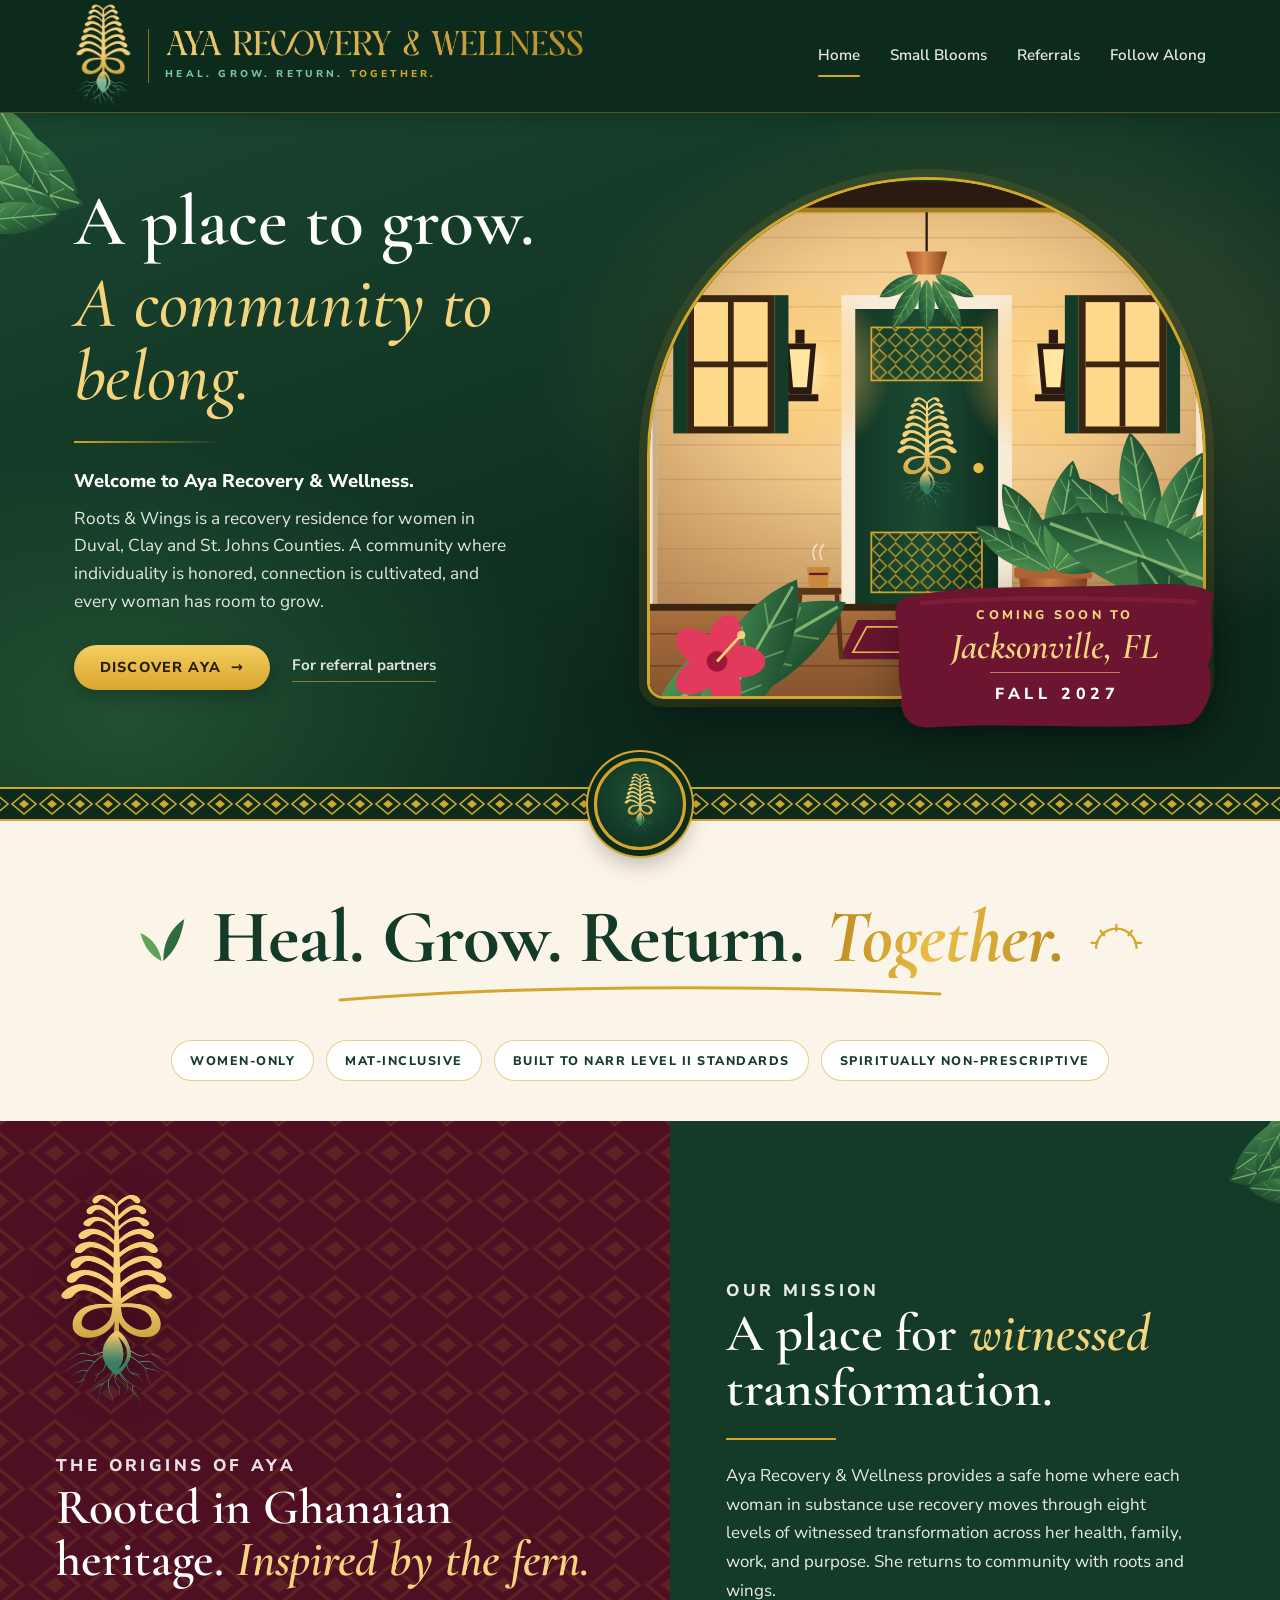
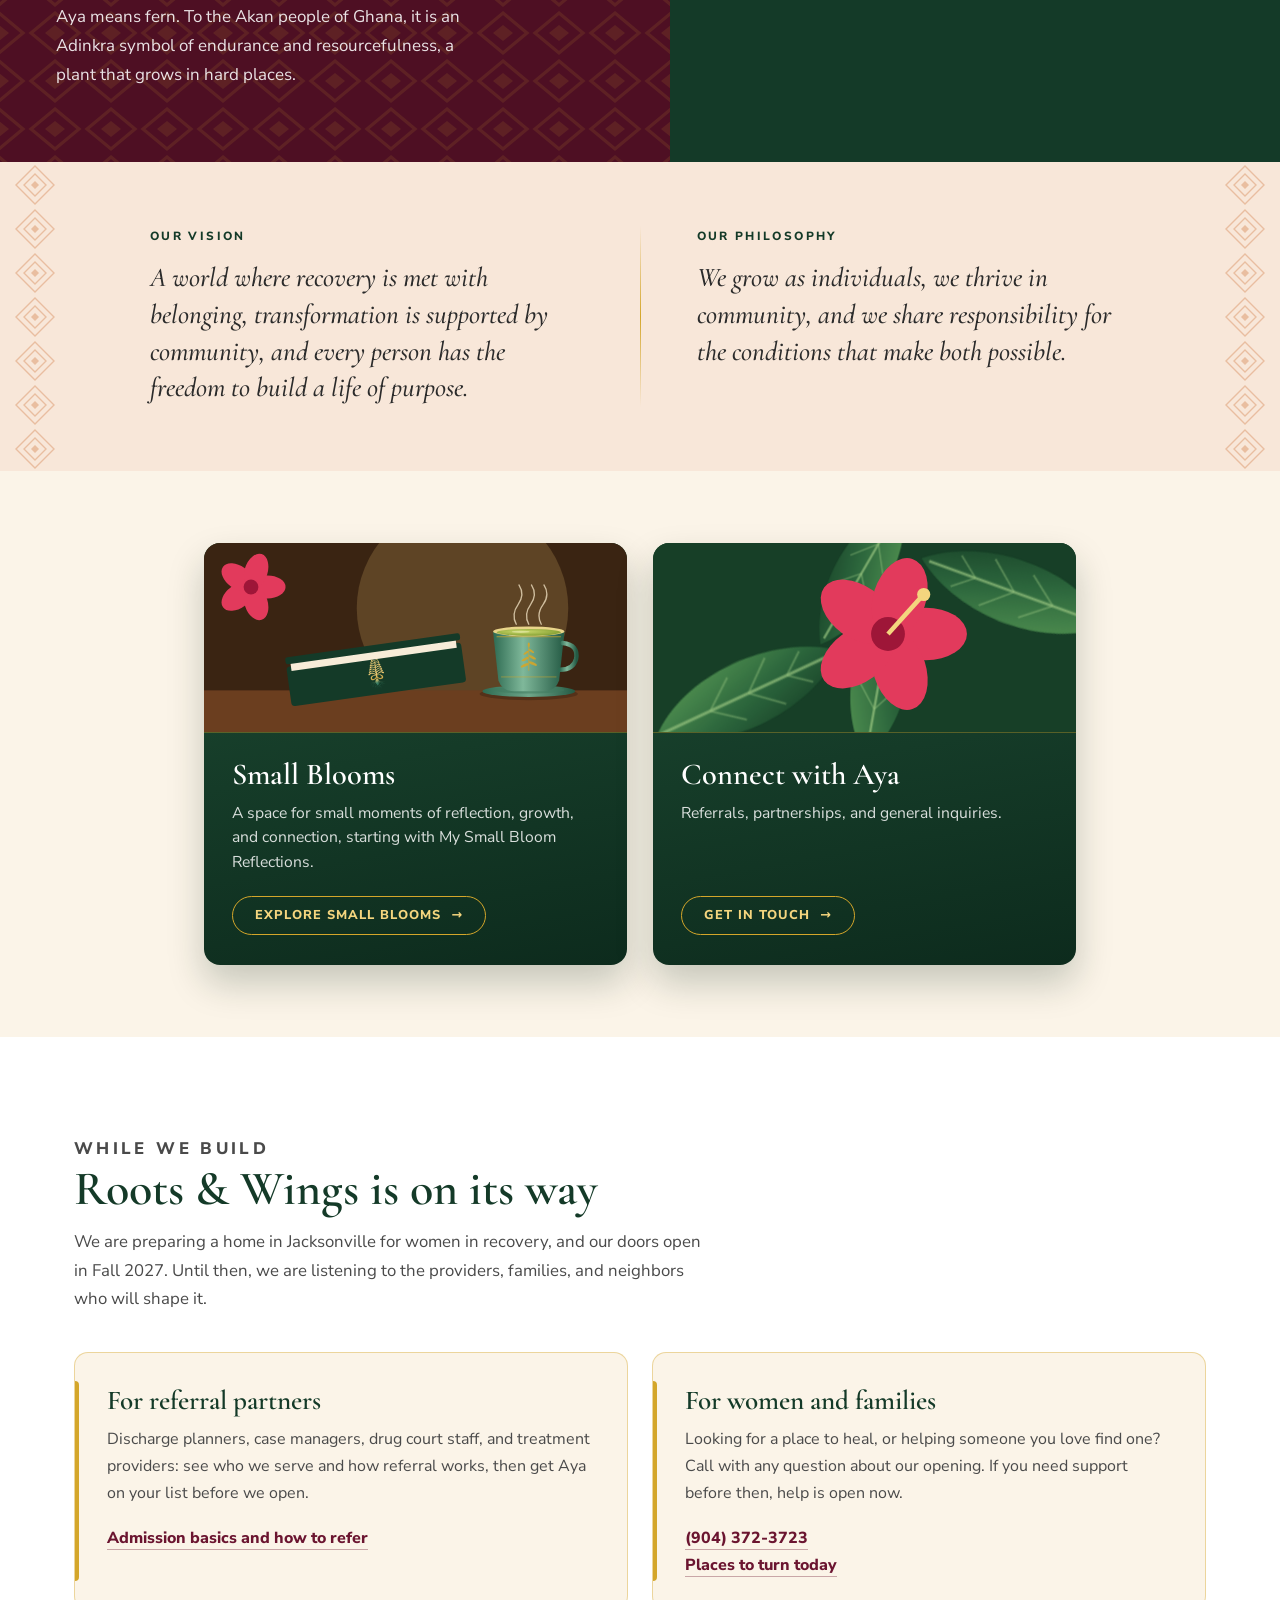
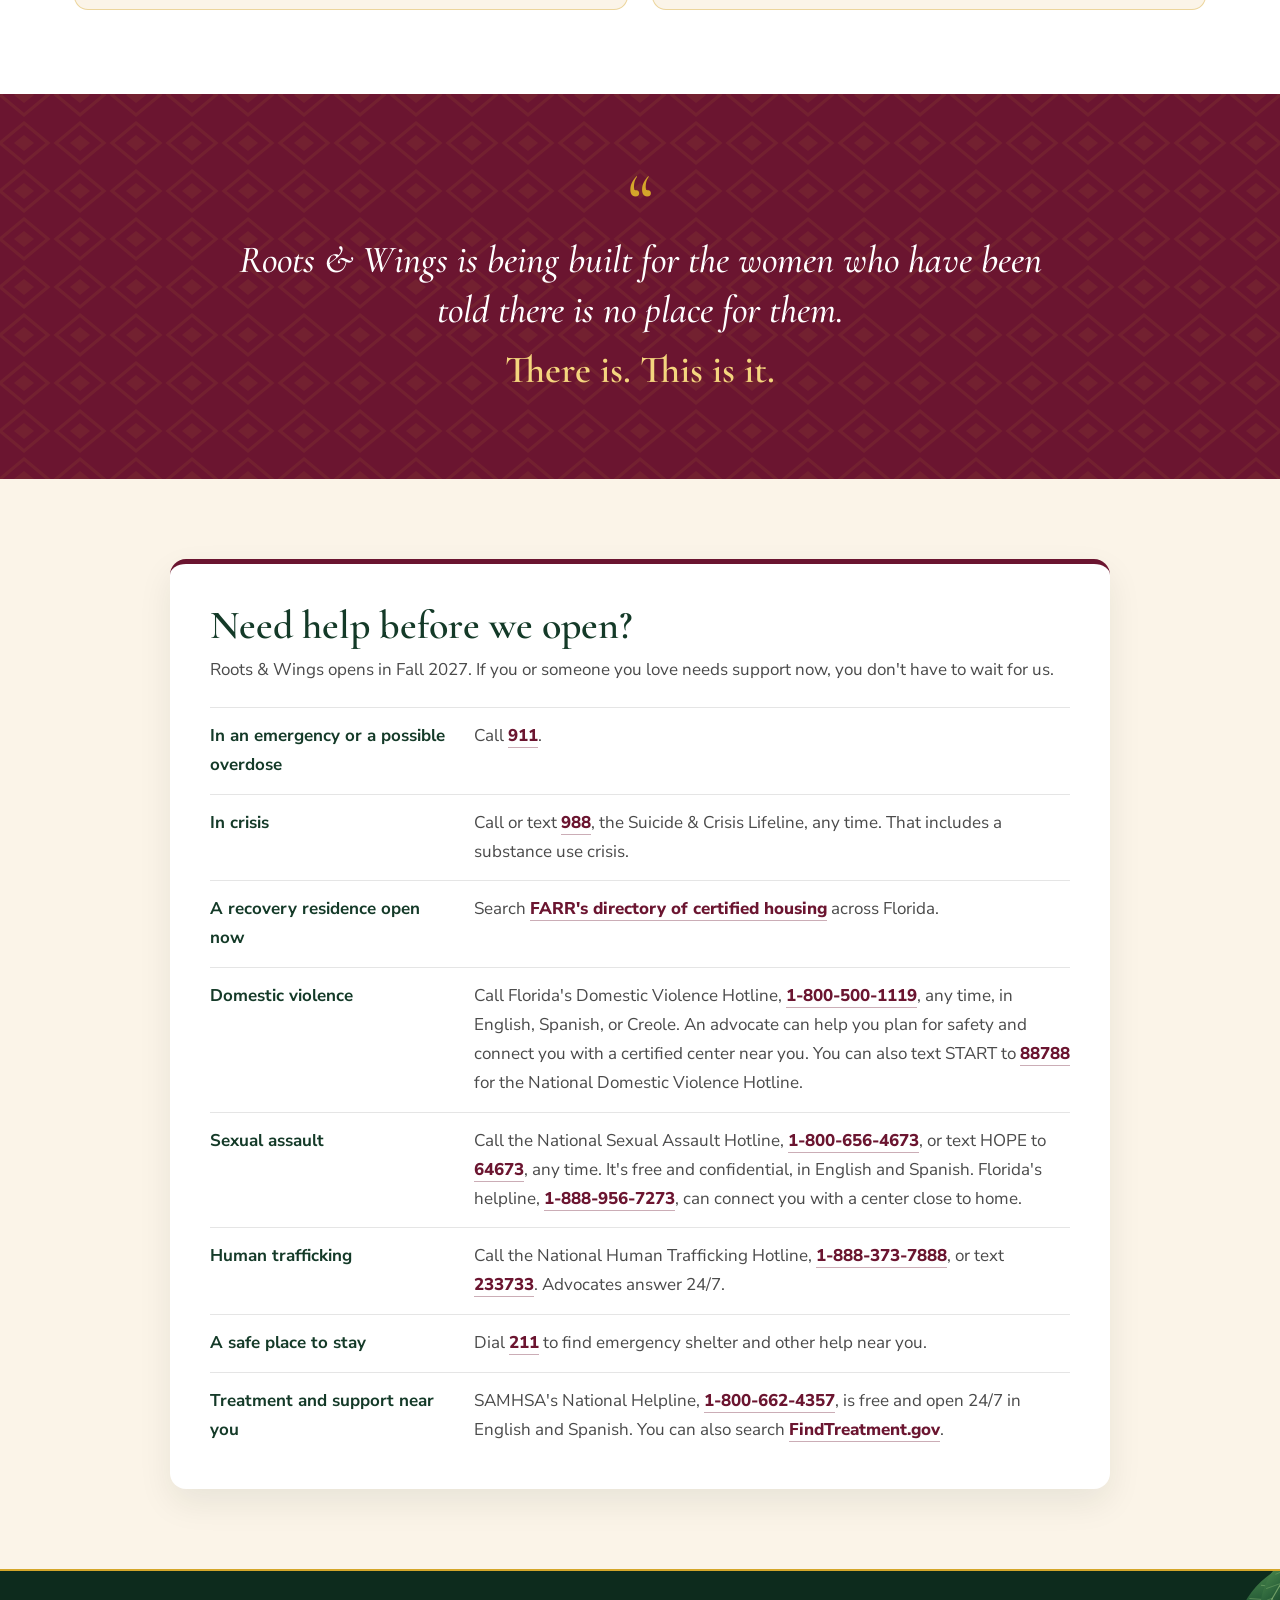
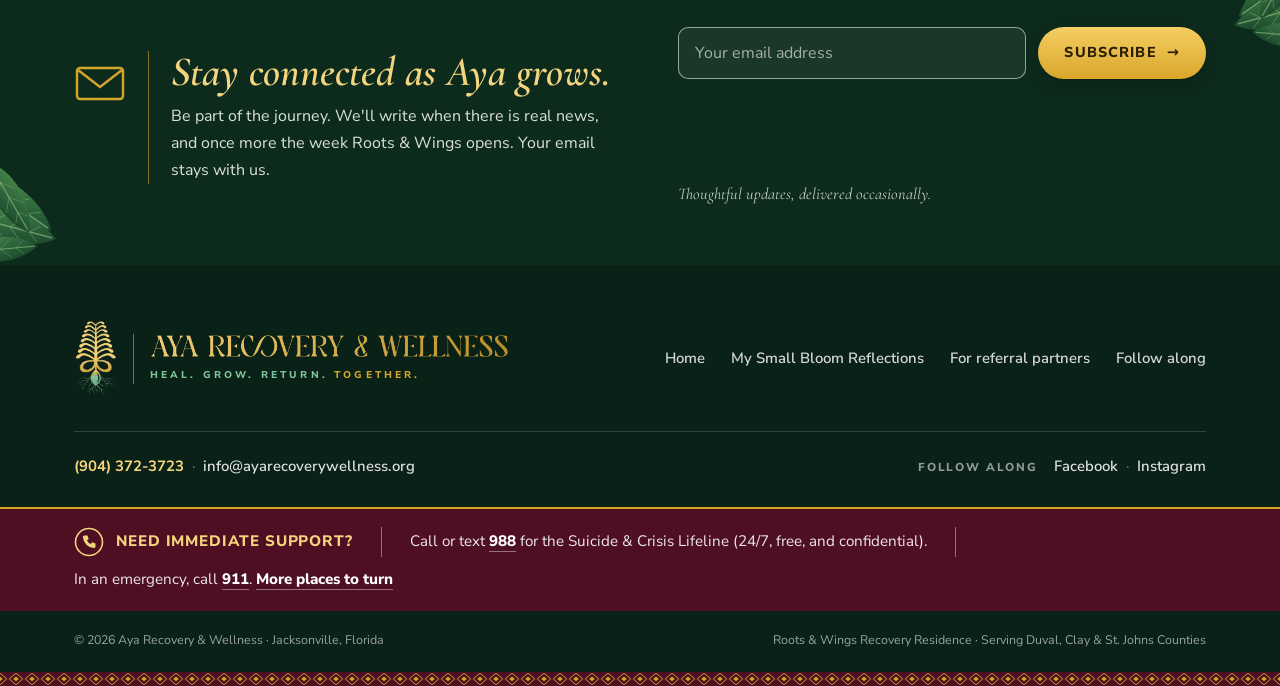
==== index.html @ 61697b97 "Home Small Blooms card: green tea cup to match the Small Blooms page Co-Authored-By: Claude Opus 5.5" ====
<!DOCTYPE html>
<html lang="en">
<head>
<meta charset="UTF-8">
<meta name="color-scheme" content="light">
<meta name="viewport" content="width=device-width, initial-scale=1">
<title>Aya Recovery &amp; Wellness &middot; Heal. Grow. Return. Together.</title>
<link rel="preconnect" href="https://fonts.googleapis.com">
<link rel="preconnect" href="https://fonts.gstatic.com" crossorigin>
<link href="https://fonts.googleapis.com/css2?family=Cormorant+Garamond:ital,wght@0,400;0,500;0,600;0,700;1,400;1,500;1,600;1,700&amp;family=Nunito+Sans:opsz,wght@6..12,300;6..12,400;6..12,600;6..12,700;6..12,800&amp;display=swap" rel="stylesheet">
<link rel="stylesheet" href="assets/aya-site.css">
<link rel="icon" href="/favicon.ico" sizes="any">
<link rel="icon" type="image/png" sizes="32x32" href="/assets/favicon-32.png">
<link rel="icon" type="image/png" sizes="192x192" href="/assets/icon-192.png">
<link rel="icon" type="image/png" sizes="512x512" href="/assets/icon-512.png">
<link rel="apple-touch-icon" sizes="180x180" href="/apple-touch-icon.png?v=2">
<meta name="apple-mobile-web-app-title" content="Aya">
<meta name="theme-color" content="#0D2B1D">
<meta name="description" content="Roots &amp; Wings, a recovery residence for women in Jacksonville, serving Duval, Clay, and St. Johns Counties. Opening Fall 2027.">
<link rel="canonical" href="https://ayarecoverywellness.org/">
<meta property="og:type" content="website">
<meta property="og:site_name" content="Aya Recovery &amp; Wellness">
<meta property="og:title" content="Aya Recovery &amp; Wellness &middot; Heal. Grow. Return. Together.">
<meta property="og:description" content="Roots &amp; Wings, a recovery residence for women in Jacksonville, serving Duval, Clay, and St. Johns Counties. Opening Fall 2027.">
<meta property="og:url" content="https://ayarecoverywellness.org/">
<meta property="og:image" content="https://ayarecoverywellness.org/assets/og-image.png">
<meta property="og:image:width" content="1200">
<meta property="og:image:height" content="630">
<meta property="og:image:alt" content="Aya Recovery &amp; Wellness logo, a gold fern with green roots on deep jade">
<meta name="twitter:card" content="summary_large_image">
<meta name="twitter:title" content="Aya Recovery &amp; Wellness &middot; Heal. Grow. Return. Together.">
<meta name="twitter:description" content="Roots &amp; Wings, a recovery residence for women in Jacksonville, serving Duval, Clay, and St. Johns Counties. Opening Fall 2027.">
<meta name="twitter:image" content="https://ayarecoverywellness.org/assets/og-image.png">
</head>
<body>

<!-- shared leaf shapes, reused across the page -->
<svg width="0" height="0" style="position:absolute" aria-hidden="true" focusable="false">
  <defs>
    <linearGradient id="lf" x1="0" y1="0" x2="1" y2="1"><stop offset="0" stop-color="#5FA35A"/><stop offset=".55" stop-color="#2F6B3F"/><stop offset="1" stop-color="#173F27"/></linearGradient>
    <linearGradient id="lf2" x1="0" y1="0" x2="1" y2="1"><stop offset="0" stop-color="#8CC46A"/><stop offset="1" stop-color="#2F6B3F"/></linearGradient>
    <symbol id="leaf" viewBox="0 0 100 40"><path d="M2 20C24 0 70-2 98 20 70 42 24 40 2 20Z" fill="url(#lf)"/><path d="M4 20H94" stroke="#A7D48A" stroke-width="1.4" opacity=".7"/><path d="M30 20 44 9M50 20 64 8M30 20 44 31M50 20 64 32M70 20 80 12M70 20 80 28" stroke="#A7D48A" stroke-width=".9" opacity=".45" fill="none"/></symbol>
    <symbol id="spray" viewBox="0 0 240 240"><use href="#leaf" x="0" y="0" width="150" height="60" transform="rotate(35 20 20) translate(20 10)"/><use href="#leaf" width="140" height="56" transform="translate(10 70) rotate(15)"/><use href="#leaf" width="120" height="48" transform="translate(60 10) rotate(60)"/><use href="#leaf" width="110" height="44" transform="translate(0 130) rotate(-5)"/></symbol>
  </defs>
</svg>

<header>
  <div class="wrap nav">
    <a class="brand" href="/" aria-label="Aya Recovery and Wellness home">
      <img class="badge" src="assets/aya-fern-on-dark.png" width="269" height="480" alt="" aria-hidden="true">
      <span class="words"><img class="name" src="assets/aya-wordmark.png" width="1332" height="89" alt="Aya Recovery &amp; Wellness"><span class="tag">Heal. Grow. Return. <span class="tag-gold">Together.</span></span></span>
    </a>
    <nav class="menu" aria-label="Main">
      <a href="/" aria-current="page">Home</a>
      <a href="aya-small-bloom.html">Small Blooms</a>
      <a href="aya-refer.html">Referrals</a>
      <a href="aya-follow.html">Follow Along</a>
    </nav>
  </div>
</header>

<main data-no-roots>
<section class="hero" id="top">
  <svg class="leaf-tl" viewBox="0 0 240 240" aria-hidden="true"><use href="#spray"/></svg>
  <svg class="leaf-br" viewBox="0 0 240 240" aria-hidden="true" style="transform:scale(-1,-1)"><use href="#spray"/></svg>
  <div class="wrap">
    <div class="copy">
      <h1>A place to grow. <em>A community to belong.</em></h1>
      <div class="rule" aria-hidden="true"></div>
      <p class="welcome">Welcome to Aya Recovery &amp; Wellness.</p>
      <p class="lead">Roots &amp; Wings is a recovery residence for women in Duval, Clay and St. Johns Counties. A community where individuality is honored, connection is cultivated, and every woman has room to grow.</p>
      <div class="cta">
        <a class="btn btn-gold" href="#mission">Discover Aya <span class="arr" aria-hidden="true">&rarr;</span></a>
        <a class="soft" href="aya-refer.html">For referral partners</a>
      </div>
    </div>

    <div class="porch">
      <div class="frame">
        <!-- An illustrated porch at dusk. It is drawn, not photographed, so it shows no real house. -->
        <svg viewBox="60 50 480 448" role="img" aria-label="An illustration of a warm porch at dusk: a green front door carved with the Aya fern, two glowing lanterns, a cup of tea, potted plants and hibiscus flowers.">
          <defs>
            <linearGradient id="sky" x1="0" y1="0" x2="0" y2="1"><stop offset="0" stop-color="#0F3020"/><stop offset="1" stop-color="#1D4A31"/></linearGradient>
            <radialGradient id="wallglow" cx=".5" cy=".42" r=".7"><stop offset="0" stop-color="#FFE3A8"/><stop offset=".45" stop-color="#F0C98A"/><stop offset="1" stop-color="#B98A57"/></radialGradient>
            <radialGradient id="lampglow" cx=".5" cy=".5" r=".5"><stop offset="0" stop-color="#FFF4CC" stop-opacity=".95"/><stop offset=".35" stop-color="#FFD27A" stop-opacity=".55"/><stop offset="1" stop-color="#FFB547" stop-opacity="0"/></radialGradient>
            <linearGradient id="floor" x1="0" y1="0" x2="0" y2="1"><stop offset="0" stop-color="#A9703F"/><stop offset="1" stop-color="#6B3E1F"/></linearGradient>
            <linearGradient id="door" x1="0" y1="0" x2="1" y2="0"><stop offset="0" stop-color="#123826"/><stop offset=".5" stop-color="#1C4B33"/><stop offset="1" stop-color="#0F2F20"/></linearGradient>
            <linearGradient id="pot" x1="0" y1="0" x2="1" y2="0"><stop offset="0" stop-color="#9C4E24"/><stop offset=".45" stop-color="#D9884A"/><stop offset="1" stop-color="#8A4220"/></linearGradient>
            <pattern id="cushion" width="16" height="14" patternUnits="userSpaceOnUse"><rect width="16" height="14" fill="#6B1530"/><path d="M8 1 15 7 8 13 1 7Z" fill="none" stroke="#E9BE48" stroke-width="1.3"/><path d="M8 5 10 7 8 9 6 7Z" fill="#E9BE48"/></pattern>
            <pattern id="weave" width="8" height="8" patternUnits="userSpaceOnUse"><rect width="8" height="8" fill="#C78A4C"/><path d="M0 4H8M4 0V8" stroke="#8E5A2C" stroke-width="1.4"/></pattern>
            <pattern id="panel" width="14" height="14" patternUnits="userSpaceOnUse"><path d="M7 1 13 7 7 13 1 7Z" fill="none" stroke="#D4A62A" stroke-width="1.2"/></pattern>
          </defs>
          <rect x="-20" y="-20" width="640" height="600" fill="url(#sky)"/>
          <!-- wall with siding -->
          <rect x="40" y="70" width="520" height="350" fill="url(#wallglow)"/>
          <g stroke="#9C6F45" stroke-opacity=".28" stroke-width="1.2">
            <path d="M40 100H560M40 130H560M40 160H560M40 190H560M40 220H560M40 250H560M40 280H560M40 310H560M40 340H560M40 370H560M40 400H560"/>
          </g>
          <!-- porch beam and posts -->
          <rect x="20" y="52" width="560" height="26" fill="#2A1A10"/>
          <rect x="20" y="74" width="560" height="5" fill="#D4A62A" opacity=".7"/>
          <rect x="44" y="78" width="22" height="350" fill="#F4E6CF"/><rect x="62" y="78" width="4" height="350" fill="#C9B08C"/>
          <rect x="534" y="78" width="22" height="350" fill="#F4E6CF"/><rect x="552" y="78" width="4" height="350" fill="#C9B08C"/>
          <!-- door frame and door -->
          <rect x="226" y="150" width="148" height="275" fill="#F7ECD8"/>
          <rect x="238" y="162" width="124" height="263" fill="url(#door)"/>
          <rect x="252" y="178" width="96" height="46" fill="url(#panel)" opacity=".9"/>
          <rect x="252" y="356" width="96" height="52" fill="url(#panel)" opacity=".9"/>
          <rect x="252" y="178" width="96" height="46" fill="none" stroke="#D4A62A" stroke-width="1.5"/>
          <rect x="252" y="356" width="96" height="52" fill="none" stroke="#D4A62A" stroke-width="1.5"/>
          <image href="assets/aya-fern.png" x="272" y="232" width="56" height="112" preserveAspectRatio="xMidYMid meet"/>
          <circle cx="345" cy="300" r="4.5" fill="#E9BE48"/>
          <!-- lantern glow -->
          <g class="lamp"><circle cx="190" cy="215" r="80" fill="url(#lampglow)"/><circle cx="410" cy="215" r="80" fill="url(#lampglow)"/></g>
          <g>
            <rect x="186" y="180" width="8" height="12" fill="#2A1A10"/>
            <path d="M176 192H204L200 236H180Z" fill="#2A1A10"/><path d="M181 197H199L196 230H184Z" fill="#FFE7A3"/>
            <path d="M174 236H206V242H174Z" fill="#2A1A10"/>
            <rect x="406" y="180" width="8" height="12" fill="#2A1A10"/>
            <path d="M396 192H424L420 236H400Z" fill="#2A1A10"/><path d="M401 197H419L416 230H404Z" fill="#FFE7A3"/>
            <path d="M394 236H426V242H394Z" fill="#2A1A10"/>
          </g>
          <!-- windows -->
          <g>
            <rect x="92" y="150" width="76" height="120" fill="#3A2412"/><rect x="98" y="156" width="64" height="108" fill="#FFD98C"/>
            <path d="M130 156V264M98 210H162" stroke="#3A2412" stroke-width="5"/>
            <rect x="432" y="150" width="76" height="120" fill="#3A2412"/><rect x="438" y="156" width="64" height="108" fill="#FFD98C"/>
            <path d="M470 156V264M438 210H502" stroke="#3A2412" stroke-width="5"/>
            <rect x="80" y="150" width="12" height="120" fill="#143A28"/><rect x="168" y="150" width="12" height="120" fill="#143A28"/>
            <rect x="420" y="150" width="12" height="120" fill="#143A28"/><rect x="508" y="150" width="12" height="120" fill="#143A28"/>
          </g>
          <!-- floor -->
          <path d="M0 420H600V560H0Z" fill="url(#floor)"/>
          <g stroke="#4A2A14" stroke-opacity=".5" stroke-width="1.4"><path d="M0 444H600M0 472H600M0 504H600M0 540H600"/></g>
          <rect x="0" y="418" width="600" height="6" fill="#3A2412"/>
          <!-- welcome mat -->
          <path d="M240 432H360L376 466H224Z" fill="#6B1530"/><path d="M248 438H352L364 460H236Z" fill="none" stroke="#E9BE48" stroke-width="1.5"/>
          <!-- side table with a cup -->
          <g>
            <rect x="186" y="404" width="40" height="6" rx="2" fill="#5A3518"/>
            <path d="M190 410 186 466M222 410 226 466" stroke="#5A3518" stroke-width="4"/>
            <path d="M196 386H216L214 404H198Z" fill="#C98A3B"/><path d="M198 392H214" stroke="#6B1530" stroke-width="2"/>
            <path d="M203 380q-4-8 2-14M209 380q-4-8 2-14" stroke="#FFF1D2" stroke-width="1.5" fill="none" opacity=".7"/>
          </g>
          <!-- potted plants by the door -->
          <g>
            <path d="M380 392H440L432 462H388Z" fill="url(#pot)"/><rect x="376" y="386" width="68" height="10" rx="3" fill="#B9683A"/>
            <g transform="translate(410 390)">
              <use href="#leaf" width="90" height="36" transform="rotate(-120) translate(0 -18)"/>
              <use href="#leaf" width="100" height="40" transform="rotate(-80) translate(0 -20)"/>
              <use href="#leaf" width="90" height="36" transform="rotate(-50) translate(0 -18)"/>
              <use href="#leaf" width="80" height="32" transform="rotate(-150) translate(0 -16)"/>
              <use href="#leaf" width="76" height="30" transform="rotate(-20) translate(0 -15)"/>
            </g>
            <path d="M462 382H530L520 462H472Z" fill="url(#pot)"/><rect x="458" y="376" width="76" height="10" rx="3" fill="#B9683A"/>
            <g transform="translate(496 380)">
              <use href="#leaf" width="120" height="44" transform="rotate(-100) translate(0 -22)"/>
              <use href="#leaf" width="110" height="40" transform="rotate(-65) translate(0 -20)"/>
              <use href="#leaf" width="110" height="40" transform="rotate(-135) translate(0 -20)"/>
              <use href="#leaf" width="90" height="34" transform="rotate(-30) translate(0 -17)"/>
            </g>
          </g>
          <!-- hanging fern -->
          <g>
            <path d="M300 78V112" stroke="#2A1A10" stroke-width="2"/>
            <path d="M282 112H318L312 132H288Z" fill="url(#pot)"/>
            <g transform="translate(300 128)">
              <use href="#leaf" width="70" height="20" transform="rotate(60) translate(0 -10)"/>
              <use href="#leaf" width="70" height="20" transform="rotate(120) translate(0 -10)"/>
              <use href="#leaf" width="60" height="18" transform="rotate(90) translate(0 -9)"/>
              <use href="#leaf" width="56" height="16" transform="rotate(30) translate(0 -8)"/>
              <use href="#leaf" width="56" height="16" transform="rotate(150) translate(0 -8)"/>
            </g>
          </g>
          <!-- foreground foliage and hibiscus -->
          <g>
            <use href="#leaf" width="200" height="80" transform="translate(40 480) rotate(-30)"/>
            <use href="#leaf" width="180" height="70" transform="translate(70 530) rotate(-60)"/>
            <use href="#leaf" width="200" height="80" transform="translate(570 450) rotate(200)"/>
            <use href="#leaf" width="170" height="66" transform="translate(550 530) rotate(235)"/>
          </g>
          <g transform="translate(118 468)">
            <g fill="#E23A5C"><ellipse rx="22" ry="14" cx="20" transform="rotate(0)"/><ellipse rx="22" ry="14" cx="20" transform="rotate(72)"/><ellipse rx="22" ry="14" cx="20" transform="rotate(144)"/><ellipse rx="22" ry="14" cx="20" transform="rotate(216)"/><ellipse rx="22" ry="14" cx="20" transform="rotate(288)"/></g>
            <circle r="9" fill="#9E1638"/><path d="M0 0 20-22" stroke="#F4D57E" stroke-width="2.4"/><circle cx="21" cy="-23" r="3.5" fill="#F4D57E"/>
          </g>
          <g transform="translate(494 452) scale(.8)">
            <g fill="#E23A5C"><ellipse rx="22" ry="14" cx="20"/><ellipse rx="22" ry="14" cx="20" transform="rotate(72)"/><ellipse rx="22" ry="14" cx="20" transform="rotate(144)"/><ellipse rx="22" ry="14" cx="20" transform="rotate(216)"/><ellipse rx="22" ry="14" cx="20" transform="rotate(288)"/></g>
            <circle r="9" fill="#9E1638"/><path d="M0 0-20-22" stroke="#F4D57E" stroke-width="2.4"/><circle cx="-21" cy="-23" r="3.5" fill="#F4D57E"/>
          </g>
        </svg>
      </div>
      <div class="soon">
        <svg class="brush" viewBox="0 0 330 170" preserveAspectRatio="none" aria-hidden="true"><path d="M14 22C70 6 150 12 230 8 270 6 310 4 324 18 316 40 328 70 318 96 326 124 316 148 300 160 220 168 120 158 40 164 20 166 8 150 12 128 4 100 14 72 6 46 4 30 8 26 14 22Z" fill="#6B1530"/><path d="M30 28C100 20 220 22 306 26" stroke="#8A2342" stroke-width="5" fill="none" opacity=".6"/></svg>
        <p class="s1">Coming soon to</p>
        <p class="s2">Jacksonville, FL</p>
        <p class="s3">Fall 2027</p>
      </div>
    </div>
  </div>
</section>

<div class="kente" aria-hidden="true"><div class="seal"><img src="assets/aya-fern.png" alt=""></div></div>

<section class="tagline">
  <div class="wrap">
    <h2 class="reveal">
      <svg viewBox="0 0 60 60" aria-hidden="true"><path d="M30 56C30 40 34 22 54 8 50 30 44 44 30 56Z" fill="#2F6B3F"/><path d="M28 56C26 42 18 30 4 24 8 40 16 50 28 56Z" fill="#5FA35A"/></svg>
      <span>Heal. Grow. Return.</span> <span class="tog-wrap"><span class="tog">Together.</span>
      <svg viewBox="0 0 70 40" aria-hidden="true"><path d="M8 34a27 27 0 0 1 54 0" fill="none" stroke="#D4A62A" stroke-width="3"/><path d="M35 2v8M14 10l5 6M56 10l-5 6M2 26h8M60 26h8" stroke="#D4A62A" stroke-width="3" stroke-linecap="round"/></svg></span>
    </h2>
    <svg class="swoosh" viewBox="0 0 620 24" preserveAspectRatio="none" aria-hidden="true"><path d="M10 18C180 4 420 2 610 12" stroke="#D4A62A" stroke-width="3" fill="none" stroke-linecap="round"/></svg>
    <ul class="marks reveal" aria-label="At a glance">
      <li>Women-only</li>
      <li>MAT-inclusive</li>
      <li>Built to NARR Level II standards</li>
      <li>Spiritually non-prescriptive</li>
    </ul>
  </div>
</section>

<section class="mission" id="mission">
  <div class="origins" id="origins">
    <img class="fern reveal" src="assets/aya-fern.png" alt="" aria-hidden="true">
    <p class="eyebrow reveal">The origins of Aya</p>
    <h2 class="reveal">Rooted in Ghanaian heritage. <em>Inspired by the fern.</em></h2>
    <p class="reveal">Aya means fern. To the Akan people of Ghana, it is an Adinkra symbol of endurance and resourcefulness, a plant that grows in hard places.</p>
  </div>
  <div class="missionpanel">
    <svg class="leaf" viewBox="0 0 240 240" aria-hidden="true" style="transform:scaleX(-1)"><use href="#spray"/></svg>
    <p class="eyebrow reveal">Our mission</p>
    <h2 class="reveal">A place for <em>witnessed</em> transformation.</h2>
    <div class="rule reveal" aria-hidden="true"></div>
    <p class="reveal">Aya Recovery &amp; Wellness provides a safe home where each woman in substance use recovery moves through eight levels of witnessed transformation across her health, family, work, and purpose. She returns to community with roots and wings.</p>
  </div>
</section>

<section class="vp">
  <div class="wrap">
    <div class="reveal">
      <p class="eyebrow">Our vision</p>
      <blockquote>A world where recovery is met with belonging, transformation is supported by community, and every person has the freedom to build a life of purpose.</blockquote>
    </div>
    <div class="divider" aria-hidden="true"></div>
    <div class="reveal">
      <p class="eyebrow">Our philosophy</p>
      <blockquote>We grow as individuals, we thrive in community, and we share responsibility for the conditions that make both possible.</blockquote>
    </div>
  </div>
</section>

<section class="doors">
  <div class="wrap grid">
    <article class="door reveal">
      <div class="art">
        <svg viewBox="0 0 360 190" preserveAspectRatio="xMidYMid slice" aria-hidden="true">
          <rect width="360" height="190" fill="#3A2412"/>
          <circle cx="220" cy="70" r="90" fill="#FFD27A" opacity=".18"/>
          <rect y="140" width="360" height="50" fill="#6B3E1F"/>
          <g transform="translate(70 120) rotate(-8)">
            <rect width="150" height="34" rx="3" fill="#143A28"/><rect x="4" y="-4" width="142" height="8" fill="#F7ECD8"/>
            <rect x="0" y="-8" width="150" height="6" rx="2" fill="#143A28"/>
            <image href="assets/aya-fern.png" x="62" y="4" width="26" height="26"/>
          </g>
          <defs>
            <linearGradient id="hcup" x1="0" y1="0" x2="1" y2="0"><stop offset="0" stop-color="#2E6B52"/><stop offset=".42" stop-color="#7FB89A"/><stop offset="1" stop-color="#245A44"/></linearGradient>
            <radialGradient id="htea" cx=".4" cy=".4" r=".7"><stop offset="0" stop-color="#C9D86A"/><stop offset="1" stop-color="#7E9A2E"/></radialGradient>
            <linearGradient id="hsaucer" x1="0" y1="0" x2="1" y2="0"><stop offset="0" stop-color="#2E6B52"/><stop offset=".5" stop-color="#6FA78A"/><stop offset="1" stop-color="#245A44"/></linearGradient>
          </defs>
          <g transform="translate(246 86) scale(.38)">
            <ellipse cx="80" cy="150" rx="110" ry="14" fill="#2A1A10" opacity=".35"/>
            <ellipse cx="80" cy="144" rx="104" ry="13" fill="url(#hsaucer)"/>
            <ellipse cx="80" cy="141" rx="80" ry="8" fill="#3E7A5E" opacity=".5"/>
            <path d="M0 10H160L148 120Q140 144 112 144H48Q20 144 12 120Z" fill="url(#hcup)"/>
            <path d="M156 36Q192 40 186 72 180 96 150 96" fill="none" stroke="url(#hcup)" stroke-width="10" stroke-linecap="round"/>
            <path d="M8 22H152" stroke="#D4A62A" stroke-width="2" opacity=".8"/>
            <path d="M18 112H142" stroke="#D4A62A" stroke-width="1.6" opacity=".7"/>
            <g transform="translate(80 98)" fill="#D4A62A" opacity=".9">
              <path d="M0 0V-58" stroke="#D4A62A" stroke-width="1.8"/>
              <ellipse cx="-9" cy="-12" rx="10" ry="3" transform="rotate(-25 -9 -12)"/><ellipse cx="9" cy="-16" rx="10" ry="3" transform="rotate(25 9 -16)"/>
              <ellipse cx="-8" cy="-26" rx="9" ry="2.8" transform="rotate(-28 -8 -26)"/><ellipse cx="8" cy="-30" rx="9" ry="2.8" transform="rotate(28 8 -30)"/>
              <ellipse cx="-6" cy="-40" rx="7" ry="2.4" transform="rotate(-32 -6 -40)"/><ellipse cx="6" cy="-44" rx="7" ry="2.4" transform="rotate(32 6 -44)"/>
              <ellipse cx="0" cy="-58" rx="2.4" ry="5"/>
            </g>
            <ellipse cx="80" cy="10" rx="80" ry="11" fill="#E9D58A"/>
            <ellipse cx="80" cy="12" rx="72" ry="7.5" fill="url(#htea)"/>
            <ellipse cx="62" cy="11" rx="20" ry="2.4" fill="#F4F1C8" opacity=".45"/>
            <g stroke="#FFF1D2" stroke-width="3" fill="none" stroke-linecap="round" opacity=".7">
              <path d="M52 -6q-12-22 4-44t2-44"/><path d="M80 -6q-12-22 4-44t2-44"/><path d="M108 -6q-12-22 4-44t2-44"/>
            </g>
          </g>
          <g transform="translate(40 52) scale(.7)">
            <g fill="#E23A5C"><ellipse rx="22" ry="14" cx="20"/><ellipse rx="22" ry="14" cx="20" transform="rotate(72)"/><ellipse rx="22" ry="14" cx="20" transform="rotate(144)"/><ellipse rx="22" ry="14" cx="20" transform="rotate(216)"/><ellipse rx="22" ry="14" cx="20" transform="rotate(288)"/></g>
            <circle r="9" fill="#9E1638"/>
          </g>
        </svg>
      </div>
      <div class="body">
        <h3>Small Blooms</h3>
        <p>A space for small moments of reflection, growth, and connection, starting with My Small Bloom Reflections.</p>
        <a class="btn btn-line" href="aya-small-bloom.html">Explore Small Blooms <span class="arr" aria-hidden="true">&rarr;</span></a>
      </div>
    </article>
    <article class="door reveal">
      <div class="art">
        <svg viewBox="0 0 360 190" preserveAspectRatio="xMidYMid slice" aria-hidden="true">
          <rect width="360" height="190" fill="#173F27"/>
          <g opacity=".9">
            <use href="#leaf" width="190" height="72" transform="translate(-20 150) rotate(-25)"/>
            <use href="#leaf" width="180" height="70" transform="translate(380 120) rotate(200)"/>
            <use href="#leaf" width="160" height="60" transform="translate(150 200) rotate(-80)"/>
            <use href="#leaf" width="150" height="58" transform="translate(240 -10) rotate(120)"/>
          </g>
          <g transform="translate(200 92) scale(1.6)">
            <g fill="#E23A5C"><ellipse rx="22" ry="14" cx="20"/><ellipse rx="22" ry="14" cx="20" transform="rotate(72)"/><ellipse rx="22" ry="14" cx="20" transform="rotate(144)"/><ellipse rx="22" ry="14" cx="20" transform="rotate(216)"/><ellipse rx="22" ry="14" cx="20" transform="rotate(288)"/></g>
            <circle r="9" fill="#9E1638"/><path d="M0 0 18-20" stroke="#F4D57E" stroke-width="2.4"/><circle cx="19" cy="-21" r="3.5" fill="#F4D57E"/>
          </g>
        </svg>
      </div>
      <div class="body">
        <h3>Connect with Aya</h3>
        <p>Referrals, partnerships, and general inquiries.</p>
        <a class="btn btn-line" href="aya-refer.html">Get in touch <span class="arr" aria-hidden="true">&rarr;</span></a>
      </div>
    </article>
  </div>
</section>

<section class="paths">
  <div class="wrap">
    <div class="head reveal">
      <p class="eyebrow ink">While we build</p>
      <h2>Roots &amp; Wings is on its way</h2>
      <p>We are preparing a home in Jacksonville for women in recovery, and our doors open in Fall 2027. Until then, we are listening to the providers, families, and neighbors who will shape it.</p>
    </div>
    <div class="grid reveal">
      <div class="path">
        <h3>For referral partners</h3>
        <p>Discharge planners, case managers, drug court staff, and treatment providers: see who we serve and how referral works, then get Aya on your list before we open.</p>
        <p><a class="textlink" href="aya-refer.html">Admission basics and how to refer</a></p>
      </div>
      <div class="path">
        <h3>For women and families</h3>
        <p>Looking for a place to heal, or helping someone you love find one? Call with any question about our opening. If you need support before then, help is open now.</p>
        <p><a class="textlink" href="tel:+19043723723">(904) 372-3723</a><br><a class="textlink" href="#help">Places to turn today</a></p>
      </div>
    </div>
  </div>
</section>

<section class="statement">
  <div class="wrap reveal">
    <span class="q" aria-hidden="true">&ldquo;</span>
    <p>Roots &amp; Wings is being built for the women who have been told there is no place for them.</p>
    <p>There is. This is it.</p>
  </div>
</section>

<section class="helpwrap" id="help">
  <div class="wrap reveal">
    <div class="help">
      <h2>Need help before we open?</h2>
      <p>Roots &amp; Wings opens in Fall 2027. If you or someone you love needs support now, you don't have to wait for us.</p>
      <ul>
        <li><b>In an emergency or a possible overdose</b><span>Call <a href="tel:911">911</a>.</span></li>
        <li><b>In crisis</b><span>Call or text <a href="tel:988">988</a>, the Suicide &amp; Crisis Lifeline, any time. That includes a substance use crisis.</span></li>
        <li><b>A recovery residence open now</b><span>Search <a href="https://www.farronline.info/providers" target="_blank" rel="noopener">FARR's directory of certified housing</a> across Florida.</span></li>
        <li><b>Domestic violence</b><span>Call Florida's Domestic Violence Hotline, <a href="tel:+18005001119">1-800-500-1119</a>, any time, in English, Spanish, or Creole. An advocate can help you plan for safety and connect you with a certified center near you. You can also text START to <a href="sms:88788">88788</a> for the National Domestic Violence Hotline.</span></li>
        <li><b>Sexual assault</b><span>Call the National Sexual Assault Hotline, <a href="tel:+18006564673">1-800-656-4673</a>, or text HOPE to <a href="sms:64673">64673</a>, any time. It's free and confidential, in English and Spanish. Florida's helpline, <a href="tel:+18889567273">1-888-956-7273</a>, can connect you with a center close to home.</span></li>
        <li><b>Human trafficking</b><span>Call the National Human Trafficking Hotline, <a href="tel:+18883737888">1-888-373-7888</a>, or text <a href="sms:233733">233733</a>. Advocates answer 24/7.</span></li>
        <li><b>A safe place to stay</b><span>Dial <a href="tel:211">211</a> to find emergency shelter and other help near you.</span></li>
        <li><b>Treatment and support near you</b><span>SAMHSA's National Helpline, <a href="tel:+18006624357">1-800-662-4357</a>, is free and open 24/7 in English and Spanish. You can also search <a href="https://findtreatment.gov" target="_blank" rel="noopener">FindTreatment.gov</a>.</span></li>
      </ul>
    </div>
  </div>
</section>

<section class="news" id="news">
  <svg class="leaf-a" viewBox="0 0 240 240" aria-hidden="true"><use href="#spray"/></svg>
  <svg class="leaf-b" viewBox="0 0 240 240" aria-hidden="true"><use href="#spray"/></svg>
  <div class="wrap">
    <div class="copy">
      <svg class="env" viewBox="0 0 52 52" aria-hidden="true"><rect x="3" y="11" width="46" height="31" rx="3" fill="none" stroke="#D4A62A" stroke-width="2.4"/><path d="M4 13 26 30 48 13" fill="none" stroke="#D4A62A" stroke-width="2.4"/></svg>
      <div class="txt">
        <h2>Stay connected as Aya grows.</h2>
        <p>Be part of the journey. We'll write when there is real news, and once more the week Roots &amp; Wings opens. Your email stays with us.</p>
      </div>
    </div>
    <form name="opening-news" method="POST" action="/aya-welcome" data-netlify="true" netlify-honeypot="website" data-netlify-recaptcha="true">
      <input type="hidden" name="form-name" value="opening-news">
      <input type="hidden" name="subject" data-remove-prefix value="Aya &middot; Opening news signup">
      <p class="hp" aria-hidden="true"><label>Leave this field empty <input name="website" type="text" tabindex="-1" autocomplete="off"></label></p>
      <label class="sr-only" for="news-email">Your email address</label>
      <div class="row">
        <input id="news-email" name="email" type="email" autocomplete="email" placeholder="Your email address" required>
        <button class="btn btn-gold" type="submit">Subscribe <span class="arr" aria-hidden="true">&rarr;</span></button>
      </div>
      <div class="captcha" data-netlify-recaptcha="true"></div>
      <p class="note">Thoughtful updates, delivered occasionally.</p>
    </form>
  </div>
</section>
</main>

<footer>
  <div class="wrap">
    <div class="top">
      <a class="brand" href="/">
        <img class="badge" src="assets/aya-fern-on-dark.png" width="269" height="480" alt="" aria-hidden="true">
        <span class="words"><img class="name" src="assets/aya-wordmark.png" width="1332" height="89" alt="Aya Recovery &amp; Wellness"><span class="tag">Heal. Grow. Return. <span class="tag-gold">Together.</span></span></span>
      </a>
      <nav class="fnav" aria-label="Footer">
        <a href="/">Home</a>
        <a href="aya-small-bloom.html">My Small Bloom Reflections</a>
        <a href="aya-refer.html">For referral partners</a>
        <a href="aya-follow.html">Follow along</a>
      </nav>
    </div>
    <div class="reach">
      <span class="contact">
        <a class="ph" href="tel:+19043723723">(904) 372-3723</a>
        <span class="sep">&nbsp;&middot;&nbsp;</span>
        <a class="em" href="mailto:info@ayarecoverywellness.org">info@ayarecoverywellness.org</a>
      </span>
      <span class="social">
        <span class="lbl">Follow along</span>
        <a href="https://www.facebook.com/ayarecoverywellness" target="_blank" rel="noopener">Facebook</a>
        <span class="sep">&nbsp;&middot;&nbsp;</span>
        <a href="https://www.instagram.com/ayarecoverywellness/" target="_blank" rel="noopener">Instagram</a>
      </span>
    </div>
  </div>
  <div class="crisisbar">
    <div class="wrap">
      <span class="ask"><svg viewBox="0 0 30 30" aria-hidden="true"><circle cx="15" cy="15" r="13.5" fill="none" stroke="#F4D57E" stroke-width="1.6"/><path d="M10.5 8.5h3l1.2 3.4-1.8 1.3a8 8 0 0 0 3.9 3.9l1.3-1.8 3.4 1.2v3a1.6 1.6 0 0 1-1.7 1.6A12 12 0 0 1 8.9 10.2a1.6 1.6 0 0 1 1.6-1.7Z" fill="#F4D57E"/></svg>Need immediate support?</span>
      <span class="bar" aria-hidden="true"></span>
      <span>Call or text <a href="tel:988">988</a> for the Suicide &amp; Crisis Lifeline (24/7, free, and confidential).</span>
      <span class="bar" aria-hidden="true"></span>
      <span>In an emergency, call <a href="tel:911">911</a>. <a href="/#help">More places to turn</a></span>
    </div>
  </div>
  <div class="fine">
    <div class="wrap">
      <span>&copy; 2026 Aya Recovery &amp; Wellness &middot; Jacksonville, Florida</span>
      <span>Roots &amp; Wings Recovery Residence &middot; Serving Duval, Clay &amp; St. Johns Counties</span>
    </div>
  </div>
  <div class="patternfoot" aria-hidden="true"></div>
</footer>
<script>
  (function(){
    var els=document.querySelectorAll('.reveal');
    var still=window.matchMedia&&window.matchMedia('(prefers-reduced-motion: reduce)').matches;
    if(still||!('IntersectionObserver' in window)){els.forEach(function(el){el.classList.add('in');});return;}
    var io=new IntersectionObserver(function(entries){entries.forEach(function(e){if(e.isIntersecting){e.target.classList.add('in');io.unobserve(e.target);}});},{threshold:.12});
    els.forEach(function(el){io.observe(el);});
  })();
</script>
</body>
</html>
---- assets/aya-site.css ----
/* Aya site styles, shared by the redesigned pages (home first). */
:root{
  --forest:#143A28;--forest-deep:#0D2B1D;--forest-ink:#0A2117;--leaf:#2F6B3F;--jade:#4A8C7A;
  --gold:#D4A62A;--gold-deep:#A8851C;--gold-light:#F4D57E;
  --burgundy:#6B1530;--burgundy-deep:#4E0F23;
  --cream:#FBF4E8;--blush:#F8E7D9;--sand:#F1DFC6;
  --charcoal:#2B2B2B;--graphite:#4a4a4a;
  --line:rgba(43,43,43,.12);--line-light:rgba(255,255,255,.16);
  --serif:'Cormorant Garamond', Georgia, 'Times New Roman', serif;
  --sans:'Nunito Sans', Calibri, system-ui, sans-serif;--wrap:1180px;
  --ease-ceremony:cubic-bezier(.32,.72,.32,1);
  --diamonds:url("data:image/svg+xml,%3Csvg xmlns='http://www.w3.org/2000/svg' width='28' height='24' viewBox='0 0 28 24'%3E%3Cpath d='M14 2 26 12 14 22 2 12Z' fill='none' stroke='%23D4A62A' stroke-width='1.6'/%3E%3Cpath d='M14 8 19 12 14 16 9 12Z' fill='%23D4A62A'/%3E%3C/svg%3E");
  --diamonds-soft:url("data:image/svg+xml,%3Csvg xmlns='http://www.w3.org/2000/svg' width='44' height='44' viewBox='0 0 44 44'%3E%3Cg fill='none' stroke='%23E7B99A' stroke-width='1.4'%3E%3Cpath d='M22 3 41 22 22 41 3 22Z'/%3E%3Cpath d='M22 11 33 22 22 33 11 22Z'/%3E%3C/g%3E%3Cpath d='M22 18 26 22 22 26 18 22Z' fill='%23E7B99A'/%3E%3C/svg%3E");
}
*{box-sizing:border-box;}
html{scroll-behavior:smooth;color-scheme:only light;}
body{margin:0;font-family:var(--sans);color:var(--charcoal);background:var(--cream);font-size:17px;line-height:1.7;-webkit-font-smoothing:antialiased;overflow-x:hidden;}
h1,h2,h3,h4{font-family:var(--serif);font-weight:600;line-height:1.05;margin:0;}
p{margin:0 0 1.1em;}
a{color:inherit;}
img{max-width:100%;display:block;}
b,strong{font-weight:700;}
.wrap{max-width:var(--wrap);margin:0 auto;padding:0 24px;}
.eyebrow{font-family:var(--sans);text-transform:uppercase;letter-spacing:.2em;font-size:.74rem;font-weight:800;color:var(--gold);margin:0 0 .9rem;}
.eyebrow.ink{color:var(--forest);}
[id]{scroll-margin-top:96px;}
a[href^="tel:"]{white-space:nowrap;}
:focus-visible{outline:2px solid var(--gold);outline-offset:3px;}
.sr-only{position:absolute!important;width:1px;height:1px;padding:0;margin:-1px;overflow:hidden;clip:rect(0,0,0,0);white-space:nowrap;border:0;}

@keyframes ayaRise{from{opacity:0;transform:translateY(14px)}to{opacity:1;transform:none}}
@keyframes ayaFade{from{opacity:0}to{opacity:1}}
@keyframes ayaGlow{0%,100%{opacity:.85}50%{opacity:1}}
@keyframes ayaSway{0%,100%{transform:rotate(-1.2deg)}50%{transform:rotate(1.2deg)}}
.reveal{opacity:0;transform:translateY(18px);transition:opacity .8s ease, transform .8s ease;}
.reveal.in{opacity:1;transform:none;}

/* buttons */
.btn{display:inline-flex;align-items:center;gap:10px;white-space:nowrap;font-family:var(--sans);font-weight:800;font-size:.9rem;letter-spacing:.08em;text-transform:uppercase;padding:14px 26px;border-radius:999px;text-decoration:none;transition:transform .15s ease, box-shadow .2s ease, background .2s ease, color .2s ease;cursor:pointer;border:0;line-height:1.2;}
.btn .arr{transition:transform .2s ease;}
.btn:hover .arr{transform:translateX(3px);}
.btn-gold{background:linear-gradient(180deg,#F4CF62,#D9A62B);color:#2A1E04;box-shadow:0 6px 18px rgba(0,0,0,.22);}
.btn-gold:hover{transform:translateY(-2px);box-shadow:0 10px 24px rgba(212,166,42,.35);}
.btn-line{background:transparent;color:var(--gold-light);border:1.5px solid var(--gold);padding:11px 22px;font-size:.8rem;}
.btn-line:hover{background:rgba(212,166,42,.12);color:#fff;}

/* header */
header{position:sticky;top:0;z-index:50;background:var(--forest-deep);border-bottom:1px solid rgba(212,166,42,.35);box-shadow:0 4px 18px rgba(0,0,0,.18);}
.nav{display:flex;align-items:center;justify-content:space-between;min-height:84px;gap:20px;}
.brand{display:flex;align-items:center;gap:16px;text-decoration:none;color:#fff;flex:none;}
.brand .badge{height:104px;width:auto;margin:4px 0;}
.brand .words{border-left:1px solid rgba(212,166,42,.6);padding-left:16px;}
.brand .name{display:block;height:28px;width:auto;max-width:none;}
.brand .tag{display:block;margin-top:9px;font-size:.62rem;font-weight:800;letter-spacing:.32em;text-transform:uppercase;color:#7FC79A;}
.brand .tag .tag-gold{color:var(--gold);}
.menu{display:flex;align-items:center;gap:30px;}
.menu a{position:relative;font-size:.95rem;font-weight:600;text-decoration:none;color:rgba(255,255,255,.9);padding:6px 0;}
.menu a::after{content:"";position:absolute;left:0;right:0;bottom:-2px;height:2px;border-radius:2px;background:var(--gold);transform:scaleX(0);transition:transform .25s ease;}
.menu a:hover{color:#fff;}
.menu a:hover::after,.menu a[aria-current="page"]::after{transform:scaleX(1);}

/* hero */
.hero{position:relative;overflow:hidden;color:#fff;background:
    radial-gradient(ellipse 60% 70% at 78% 40%,rgba(244,213,126,.22),rgba(244,213,126,0) 60%),
    radial-gradient(ellipse 50% 60% at 10% 90%,rgba(47,107,63,.55),rgba(47,107,63,0) 70%),
    linear-gradient(160deg,#1A4630 0%,var(--forest-deep) 70%);}
.hero .wrap{position:relative;z-index:2;display:grid;grid-template-columns:1fr 1.05fr;gap:40px;align-items:center;padding-top:64px;padding-bottom:88px;}
.hero h1{font-size:clamp(2.7rem,5.6vw,4.6rem);font-weight:600;line-height:1.02;color:#fff;animation:ayaRise .9s ease .1s both;}
.hero h1 em{display:block;font-style:italic;font-weight:500;color:var(--gold-light);margin-top:.12em;}
.hero .rule{width:150px;height:2px;margin:28px 0 22px;background:linear-gradient(90deg,var(--gold),rgba(212,166,42,0));animation:ayaFade 1s ease .6s both;}
.hero .welcome{margin:0 0 8px;font-weight:800;font-size:1.15rem;color:#fff;animation:ayaRise .8s ease .7s both;}
.hero .lead{margin:0 0 30px;font-size:1.08rem;font-weight:400;line-height:1.6;color:rgba(255,255,255,.88);max-width:44ch;animation:ayaRise .8s ease .85s both;}
.hero .cta{display:flex;flex-wrap:wrap;gap:14px 22px;align-items:center;animation:ayaRise .8s ease 1s both;}
.hero .cta .soft{color:rgba(255,255,255,.85);font-weight:700;font-size:.95rem;text-decoration:none;border-bottom:1px solid rgba(212,166,42,.6);padding-bottom:2px;}
.hero .cta .soft:hover{color:#fff;}
.leaf-tl,.leaf-br{position:absolute;z-index:1;pointer-events:none;}
.leaf-tl{left:-40px;top:-30px;width:220px;transform-origin:20% 20%;animation:ayaSway 9s ease-in-out infinite;}
.leaf-br{right:-30px;bottom:-40px;width:240px;transform-origin:80% 80%;animation:ayaSway 11s ease-in-out infinite reverse;}

.porch{position:relative;animation:ayaRise 1.1s var(--ease-ceremony) .3s both;}
.porch .frame{position:relative;aspect-ratio:600/560;border-radius:300px 300px 18px 18px;overflow:hidden;border:3px solid var(--gold);box-shadow:0 0 0 8px rgba(212,166,42,.12),0 30px 60px rgba(0,0,0,.4);}
.porch svg{display:block;width:100%;height:100%;}
.porch .lamp{animation:ayaGlow 4s ease-in-out infinite;}
.soon{position:absolute;right:-14px;bottom:-34px;width:min(330px,74%);text-align:center;color:#fff;padding:26px 28px 24px;filter:drop-shadow(0 12px 24px rgba(0,0,0,.35));animation:ayaRise .9s ease 1.2s both;}
.soon .brush{position:absolute;inset:0;width:100%;height:100%;z-index:-1;}
.soon .s1{margin:0;font-size:.78rem;font-weight:800;letter-spacing:.26em;text-transform:uppercase;color:var(--gold-light);}
.soon .s2{margin:4px 0 6px;font-family:var(--serif);font-style:italic;font-weight:600;font-size:clamp(1.7rem,3vw,2.3rem);line-height:1;color:var(--gold-light);}
.soon .s3{margin:0;padding-top:8px;border-top:1px solid rgba(244,213,126,.55);display:inline-block;font-size:1rem;font-weight:800;letter-spacing:.3em;padding-left:.3em;text-transform:uppercase;}

/* pattern band with seal */
.kente{position:relative;height:34px;background:var(--forest-deep) var(--diamonds) repeat-x center/28px 24px;border-top:2px solid var(--gold);border-bottom:2px solid var(--gold);}
.seal{position:absolute;left:50%;top:50%;transform:translate(-50%,-50%);width:92px;height:92px;border-radius:50%;background:radial-gradient(circle at 50% 40%,#1E5236,var(--forest-deep));border:3px solid var(--gold);box-shadow:0 0 0 6px var(--forest-deep),0 0 0 8px var(--gold),0 10px 26px rgba(0,0,0,.35);display:flex;align-items:center;justify-content:center;z-index:3;}
.seal img{height:62px;width:auto;}

/* tagline */
.tagline{background:var(--cream);text-align:center;padding:78px 0 40px;}
.tagline h2{display:flex;flex-wrap:wrap;justify-content:center;align-items:center;gap:.1em .3em;font-size:clamp(2.6rem,6.2vw,4.7rem);font-weight:700;letter-spacing:-.01em;color:var(--forest);}
.tagline h2 .tog{font-style:italic;background:linear-gradient(100deg,#B8861A,#E9BE48 45%,#B8861A);-webkit-background-clip:text;background-clip:text;color:transparent;-webkit-text-fill-color:transparent;padding-right:.08em;}
.tagline h2 svg{width:.7em;height:.7em;flex:none;}
.tagline h2 .tog-wrap{display:inline-flex;align-items:center;gap:.25em;white-space:nowrap;}
.swoosh{display:block;margin:4px auto 0;width:min(620px,80%);height:24px;}
.marks{display:flex;flex-wrap:wrap;justify-content:center;gap:12px;margin:34px auto 0;padding:0;list-style:none;}
.marks li{font-size:.78rem;font-weight:800;letter-spacing:.12em;text-transform:uppercase;color:var(--forest);background:#fff;border:1px solid rgba(212,166,42,.55);border-radius:999px;padding:9px 18px;}

/* origins and mission */
.mission{display:grid;grid-template-columns:1.1fr 1fr;}
.origins{position:relative;overflow:hidden;background:var(--burgundy-deep);color:#fff;padding:72px 56px;display:flex;flex-direction:column;justify-content:center;}
.origins::before{content:"";position:absolute;inset:0;background:var(--diamonds) repeat center/56px 48px;opacity:.12;}
.origins > *{position:relative;}
.origins .fern{width:120px;margin:0 0 26px;filter:drop-shadow(0 6px 16px rgba(0,0,0,.3));}
.origins h2{font-size:clamp(2.2rem,4vw,3.1rem);color:#fff;}
.origins h2 em{color:var(--gold-light);}
.origins p{margin:18px 0 0;max-width:44ch;color:rgba(255,255,255,.88);font-size:1.06rem;}
.missionpanel{position:relative;overflow:hidden;background:var(--forest);color:#fff;padding:72px 56px;display:flex;flex-direction:column;justify-content:center;}
.missionpanel h2{font-size:clamp(2.3rem,4.2vw,3.3rem);line-height:1.04;}
.missionpanel h2 em{color:var(--gold-light);}
.missionpanel .rule{width:110px;height:2px;background:var(--gold);margin:22px 0;}
.missionpanel p{margin:0;color:rgba(255,255,255,.9);font-size:1.06rem;max-width:46ch;}
.missionpanel .leaf{position:absolute;right:-50px;top:-40px;width:180px;opacity:.9;pointer-events:none;}

/* vision and philosophy */
.vp{position:relative;background:var(--blush);}
.vp::before,.vp::after{content:"";position:absolute;top:0;bottom:0;width:70px;background:var(--diamonds-soft) repeat-y center/44px 44px;opacity:.9;}
.vp::before{left:0;}.vp::after{right:0;}
.vp .wrap{display:grid;grid-template-columns:1fr 1px 1fr;gap:56px;padding:64px 100px;}
.vp .divider{background:linear-gradient(180deg,rgba(212,166,42,0),var(--gold),rgba(212,166,42,0));}
.vp .eyebrow{color:var(--forest);}
.vp blockquote{margin:0;font-family:var(--serif);font-style:italic;font-weight:500;font-size:clamp(1.35rem,2.3vw,1.7rem);line-height:1.35;color:var(--charcoal);}

/* three doors */
.doors{background:var(--cream);padding:72px 0;}
.doors .grid{display:grid;grid-template-columns:repeat(2,1fr);gap:26px;max-width:920px;}
.door{position:relative;overflow:hidden;border-radius:16px;background:linear-gradient(170deg,#1D4B33,var(--forest-deep));color:#fff;display:flex;flex-direction:column;min-height:400px;box-shadow:0 18px 36px rgba(13,43,29,.22);transition:transform .25s ease, box-shadow .25s ease;}
.door:hover{transform:translateY(-4px);box-shadow:0 24px 44px rgba(13,43,29,.3);}
.door .art{height:190px;position:relative;border-bottom:1px solid rgba(212,166,42,.35);}
.door .art svg{width:100%;height:100%;display:block;}
.door .body{padding:26px 28px 30px;display:flex;flex-direction:column;flex:1;}
.door h3{font-size:1.9rem;font-weight:600;color:#fff;}
.door p{margin:10px 0 22px;color:rgba(255,255,255,.84);font-size:.98rem;line-height:1.55;}
.door .btn{margin-top:auto;align-self:flex-start;}

/* families and partners */
.paths{background:#fff;padding:84px 0;}
.paths .head{max-width:640px;margin-bottom:38px;}
.paths .head h2{font-size:clamp(2.1rem,4.4vw,3rem);color:var(--forest);}
.paths .head p{margin:14px 0 0;color:var(--graphite);font-size:1.05rem;}
.paths .grid{display:grid;grid-template-columns:1fr 1fr;gap:24px;}
.path{position:relative;background:var(--cream);border:1px solid rgba(212,166,42,.4);border-radius:14px;padding:34px 32px 30px 32px;}
.path::before{content:"";position:absolute;left:0;top:28px;bottom:28px;width:4px;border-radius:0 4px 4px 0;background:var(--gold);}
.path h3{font-size:1.7rem;color:var(--forest);margin-bottom:10px;}
.path p{color:var(--graphite);font-size:1rem;}
.path p:last-child{margin-bottom:0;}
.textlink{color:var(--burgundy);font-weight:800;text-decoration:none;border-bottom:1.5px solid rgba(107,21,48,.35);}
.textlink:hover{border-bottom-color:var(--burgundy);}

/* statement */
.statement{position:relative;overflow:hidden;background:var(--burgundy);color:#fff;text-align:center;}
.statement::before{content:"";position:absolute;inset:0;background:var(--diamonds) repeat center/56px 48px;opacity:.08;}
.statement .wrap{position:relative;max-width:860px;padding-top:84px;padding-bottom:84px;}
.statement .q{display:block;font-family:var(--serif);font-size:5rem;line-height:.6;color:var(--gold);margin-bottom:10px;}
.statement p{font-family:var(--serif);font-style:italic;font-weight:500;font-size:clamp(1.6rem,3.6vw,2.4rem);line-height:1.3;margin:0;color:#fff;}
.statement p + p{margin-top:.6rem;font-style:normal;font-weight:600;color:var(--gold-light);}

/* help */
.helpwrap{background:var(--cream);padding:80px 0;}
.help{background:#fff;border-radius:16px;border-top:5px solid var(--burgundy);padding:40px 40px 30px;max-width:940px;margin:0 auto;box-shadow:0 14px 34px rgba(13,43,29,.08);}
.help h2{font-size:clamp(1.9rem,3.6vw,2.5rem);color:var(--forest);margin-bottom:.6rem;}
.help > p{color:var(--graphite);margin:0;}
.help a{color:var(--burgundy);font-weight:800;text-decoration:none;border-bottom:1px solid rgba(107,21,48,.35);}
.help ul{list-style:none;margin:22px 0 0;padding:0;}
.help li{display:grid;grid-template-columns:minmax(170px,240px) 1fr;gap:4px 24px;padding:14px 0;border-top:1px solid var(--line);color:var(--graphite);}
.help li b{color:var(--forest);}

/* stay connected */
.news{position:relative;overflow:hidden;background:var(--forest-deep);color:#fff;border-top:2px solid var(--gold);}
.news .wrap{position:relative;z-index:2;display:flex;flex-wrap:wrap;align-items:center;gap:28px 56px;padding-top:56px;padding-bottom:56px;}
.news .copy{flex:1 1 420px;display:flex;gap:22px;align-items:flex-start;}
.news .env{flex:none;width:52px;height:52px;margin-top:6px;}
.news .txt{border-left:1px solid rgba(212,166,42,.6);padding-left:22px;}
.news h2{font-family:var(--serif);font-style:italic;font-weight:600;font-size:clamp(1.9rem,3.6vw,2.6rem);color:var(--gold-light);}
.news .txt p{margin:8px 0 0;color:rgba(255,255,255,.85);font-size:1rem;max-width:48ch;}
.news form{flex:1 1 400px;}
.news .row{display:flex;flex-wrap:wrap;gap:12px;}
.news input[type=email]{flex:1 1 240px;min-width:0;font-family:var(--sans);font-size:1rem;padding:14px 16px;border-radius:10px;border:1.5px solid rgba(255,255,255,.55);background:rgba(255,255,255,.06);color:#fff;}
.news input[type=email]::placeholder{color:rgba(255,255,255,.6);}
.news input[type=email]:focus{outline:2px solid var(--gold);outline-offset:1px;border-color:var(--gold);}
.news .captcha{margin-top:14px;min-height:78px;}
.news .note{margin:10px 0 0;font-family:var(--serif);font-style:italic;font-size:1.02rem;color:rgba(255,255,255,.75);}
.hp{position:absolute!important;left:-10000px!important;width:1px;height:1px;overflow:hidden;}
.news .leaf-a{position:absolute;left:-40px;bottom:-50px;width:170px;opacity:.85;z-index:1;pointer-events:none;}
.news .leaf-b{position:absolute;right:-50px;top:-40px;width:170px;opacity:.85;z-index:1;pointer-events:none;transform:scaleX(-1);}

/* footer */
footer{background:var(--forest-ink);color:rgba(255,255,255,.8);padding:52px 0 0;}
footer .top{display:flex;flex-wrap:wrap;justify-content:space-between;gap:30px;align-items:center;padding-bottom:30px;border-bottom:1px solid var(--line-light);}
footer .brand .badge{height:76px;}
footer .brand .name{height:24px;}
footer .fnav{display:flex;gap:12px 26px;flex-wrap:wrap;}
footer .fnav a{color:rgba(255,255,255,.82);text-decoration:none;font-size:.93rem;font-weight:600;}
footer .fnav a:hover{color:var(--gold-light);}
footer .reach{display:flex;flex-wrap:wrap;justify-content:space-between;align-items:baseline;gap:10px 28px;padding:22px 0 28px;font-size:.93rem;}
footer .reach a{text-decoration:none;font-weight:700;}
footer .reach .ph{color:var(--gold-light);}
footer .reach .em{color:rgba(255,255,255,.85);font-weight:600;}
footer .sep{color:rgba(255,255,255,.4);}
footer .social .lbl{font-size:.72rem;font-weight:800;letter-spacing:.16em;text-transform:uppercase;color:rgba(255,255,255,.55);margin-right:12px;}
footer .social a{color:rgba(255,255,255,.85);font-weight:600;}
footer .social a:hover,footer .reach .em:hover{color:var(--gold-light);}
.crisisbar{background:var(--burgundy-deep);border-top:2px solid var(--gold);}
.crisisbar .wrap{display:flex;flex-wrap:wrap;align-items:center;gap:10px 28px;padding-top:18px;padding-bottom:18px;color:rgba(255,255,255,.9);font-size:.95rem;}
.crisisbar .ask{display:flex;align-items:center;gap:12px;font-weight:800;letter-spacing:.06em;text-transform:uppercase;color:var(--gold-light);}
.crisisbar .ask svg{width:30px;height:30px;flex:none;}
.crisisbar a{color:#fff;font-weight:800;text-decoration:none;border-bottom:1px solid rgba(255,255,255,.4);}
.crisisbar .bar{width:1px;align-self:stretch;background:rgba(244,213,126,.5);}
.fine{background:var(--forest-ink);}
.fine .wrap{display:flex;flex-wrap:wrap;justify-content:space-between;gap:12px;padding-top:18px;padding-bottom:22px;font-size:.78rem;color:rgba(255,255,255,.58);}
.patternfoot{height:14px;background:var(--burgundy-deep) var(--diamonds) repeat-x center/16px 14px;}

@media(max-width:980px){
  .hero .wrap{grid-template-columns:1fr;gap:56px;padding-bottom:96px;}
  .porch{max-width:560px;width:100%;margin:0 auto;}
  .mission{grid-template-columns:1fr;}
  .doors .grid{grid-template-columns:1fr;max-width:560px;margin:0 auto;}
  .door{min-height:0;}
  .vp .wrap{grid-template-columns:1fr;gap:30px;padding:56px 72px;}
  .vp .divider{height:1px;background:linear-gradient(90deg,rgba(212,166,42,0),var(--gold),rgba(212,166,42,0));}
}
@media(max-width:860px){
  .nav{display:grid;grid-template-columns:auto auto;grid-template-rows:auto auto;justify-content:center;align-items:center;column-gap:18px;row-gap:10px;padding-top:12px;padding-bottom:12px;}
  header .brand{display:contents;}
  header .brand .badge{grid-column:1;grid-row:1 / 3;margin:0;max-width:none;width:auto;}
  header .brand .words{grid-column:2;grid-row:1;align-self:end;}
  .menu{grid-column:2;grid-row:2;align-self:start;justify-content:flex-start;padding-left:17px;}
  .menu{gap:22px;}
  header .brand .badge{height:118px;}
  .brand .name{height:24px;}
  .paths .grid{grid-template-columns:1fr;}
  .crisisbar .bar{display:none;}
}
@media(max-width:620px){
  body{font-size:16px;}
  header{position:relative;}
  .menu{gap:6px 16px;flex-wrap:wrap;justify-content:flex-start;}
  .menu a{font-size:.88rem;}
  .brand .tag{letter-spacing:.2em;}
  .brand{gap:12px;}
  .brand .words{padding-left:12px;}
  header .brand .badge{height:104px;margin:0;}
  .menu{padding-left:13px;display:grid;grid-template-columns:auto auto;justify-content:start;gap:6px 18px;}
  .menu a{justify-self:start;}
  .nav{column-gap:12px;}
  footer .brand .badge{height:66px;margin:2px 0;}
  .brand .name,footer .brand .name{height:auto;width:min(62vw,300px);}
  .hero .wrap{padding-top:44px;}
  .leaf-tl{width:150px;left:-50px;}
  .leaf-br{width:150px;}
  .soon{position:relative;right:auto;bottom:auto;margin:-28px auto 0;width:min(300px,88%);animation:none;}
  .origins,.missionpanel{padding:56px 24px;}
  .vp::before,.vp::after{width:30px;background-size:28px 28px;}
  .vp .wrap{padding:48px 44px;}
  .help{padding:30px 22px 20px;}
  .help li{grid-template-columns:1fr;gap:2px;}
  .news .copy{flex-direction:column;gap:14px;}
  .news .txt{border-left:0;padding-left:0;}
  .news .btn{width:100%;justify-content:center;}
  .tagline{padding-top:70px;}
}
@media(max-width:360px){
  .brand .tag{letter-spacing:.12em;font-size:.58rem;}
  .nav.wrap{padding-left:14px;padding-right:14px;}
  .menu{gap:11px;}
  .menu a{font-size:.8rem;}
}
@media(prefers-reduced-motion:reduce){
  *,*::before,*::after{animation:none!important;transition:none!important;}
  .reveal{opacity:1;transform:none;}
  html{scroll-behavior:auto;}
}
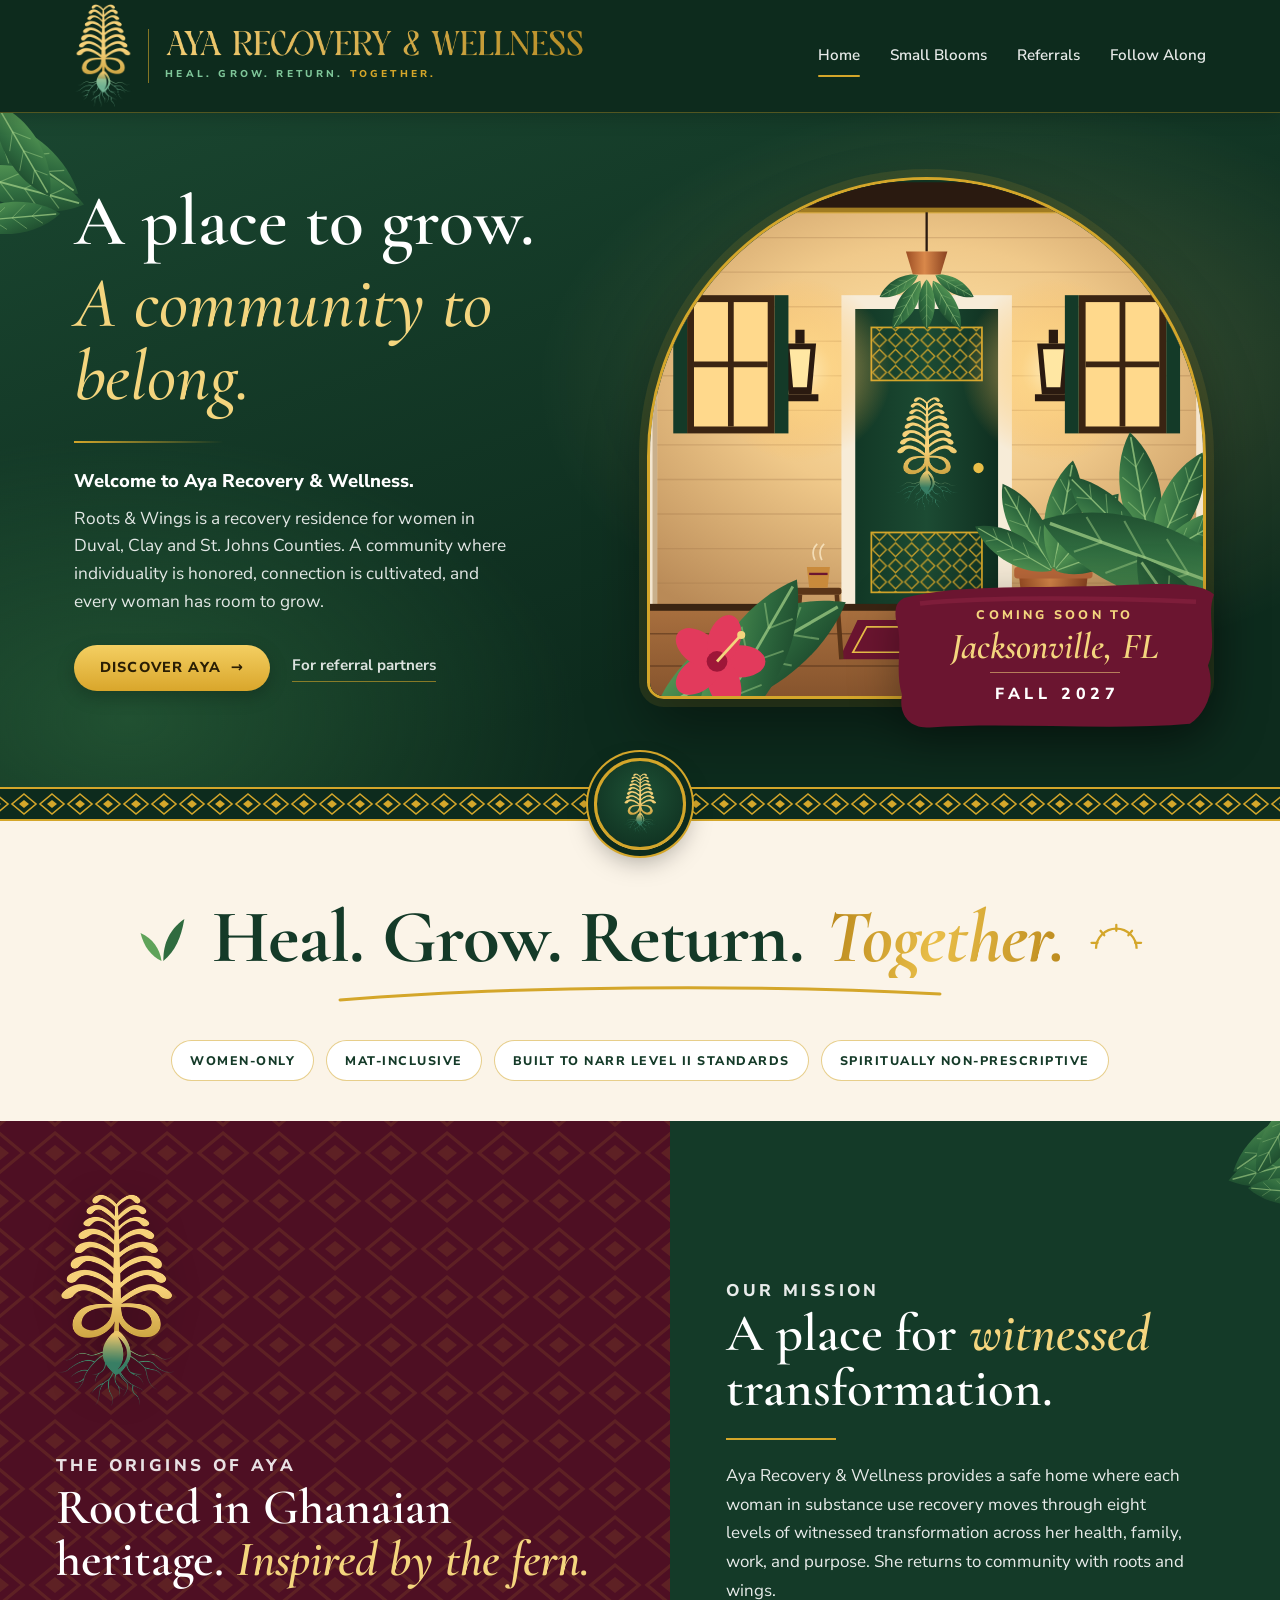
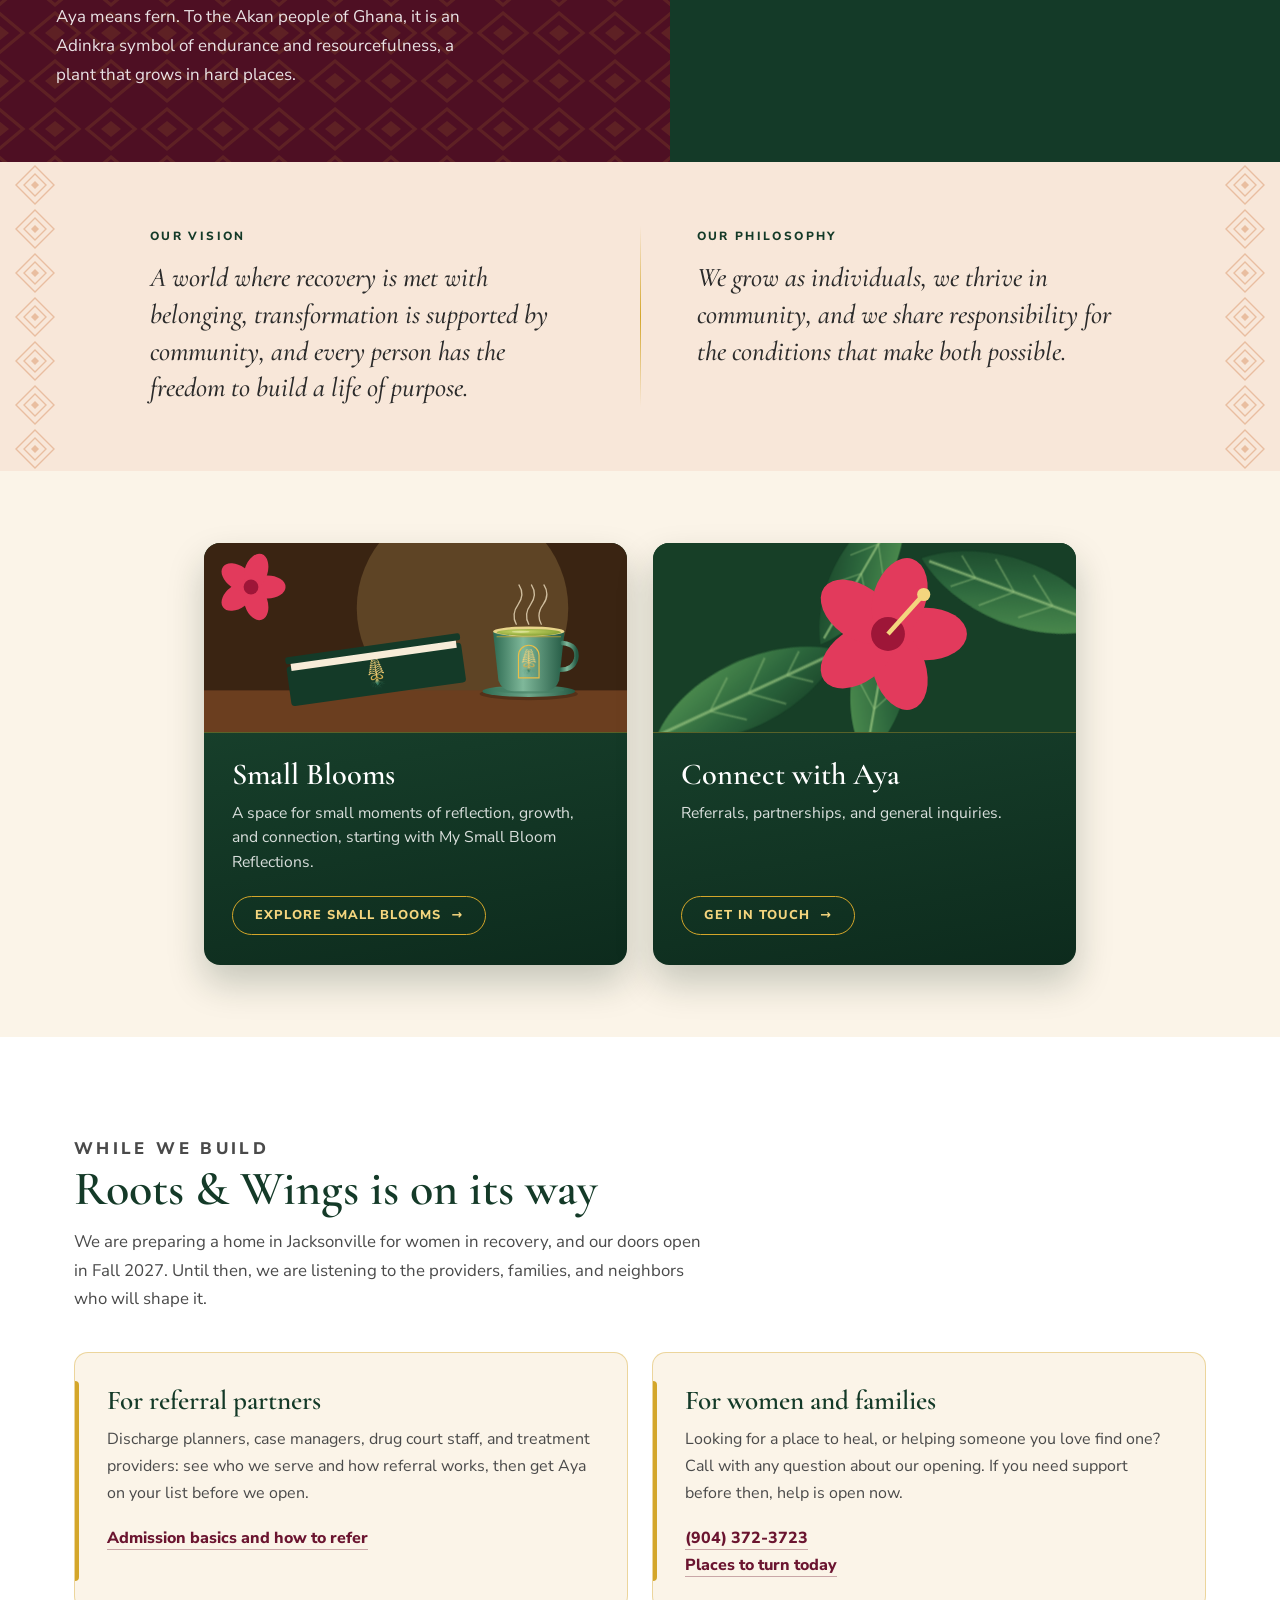
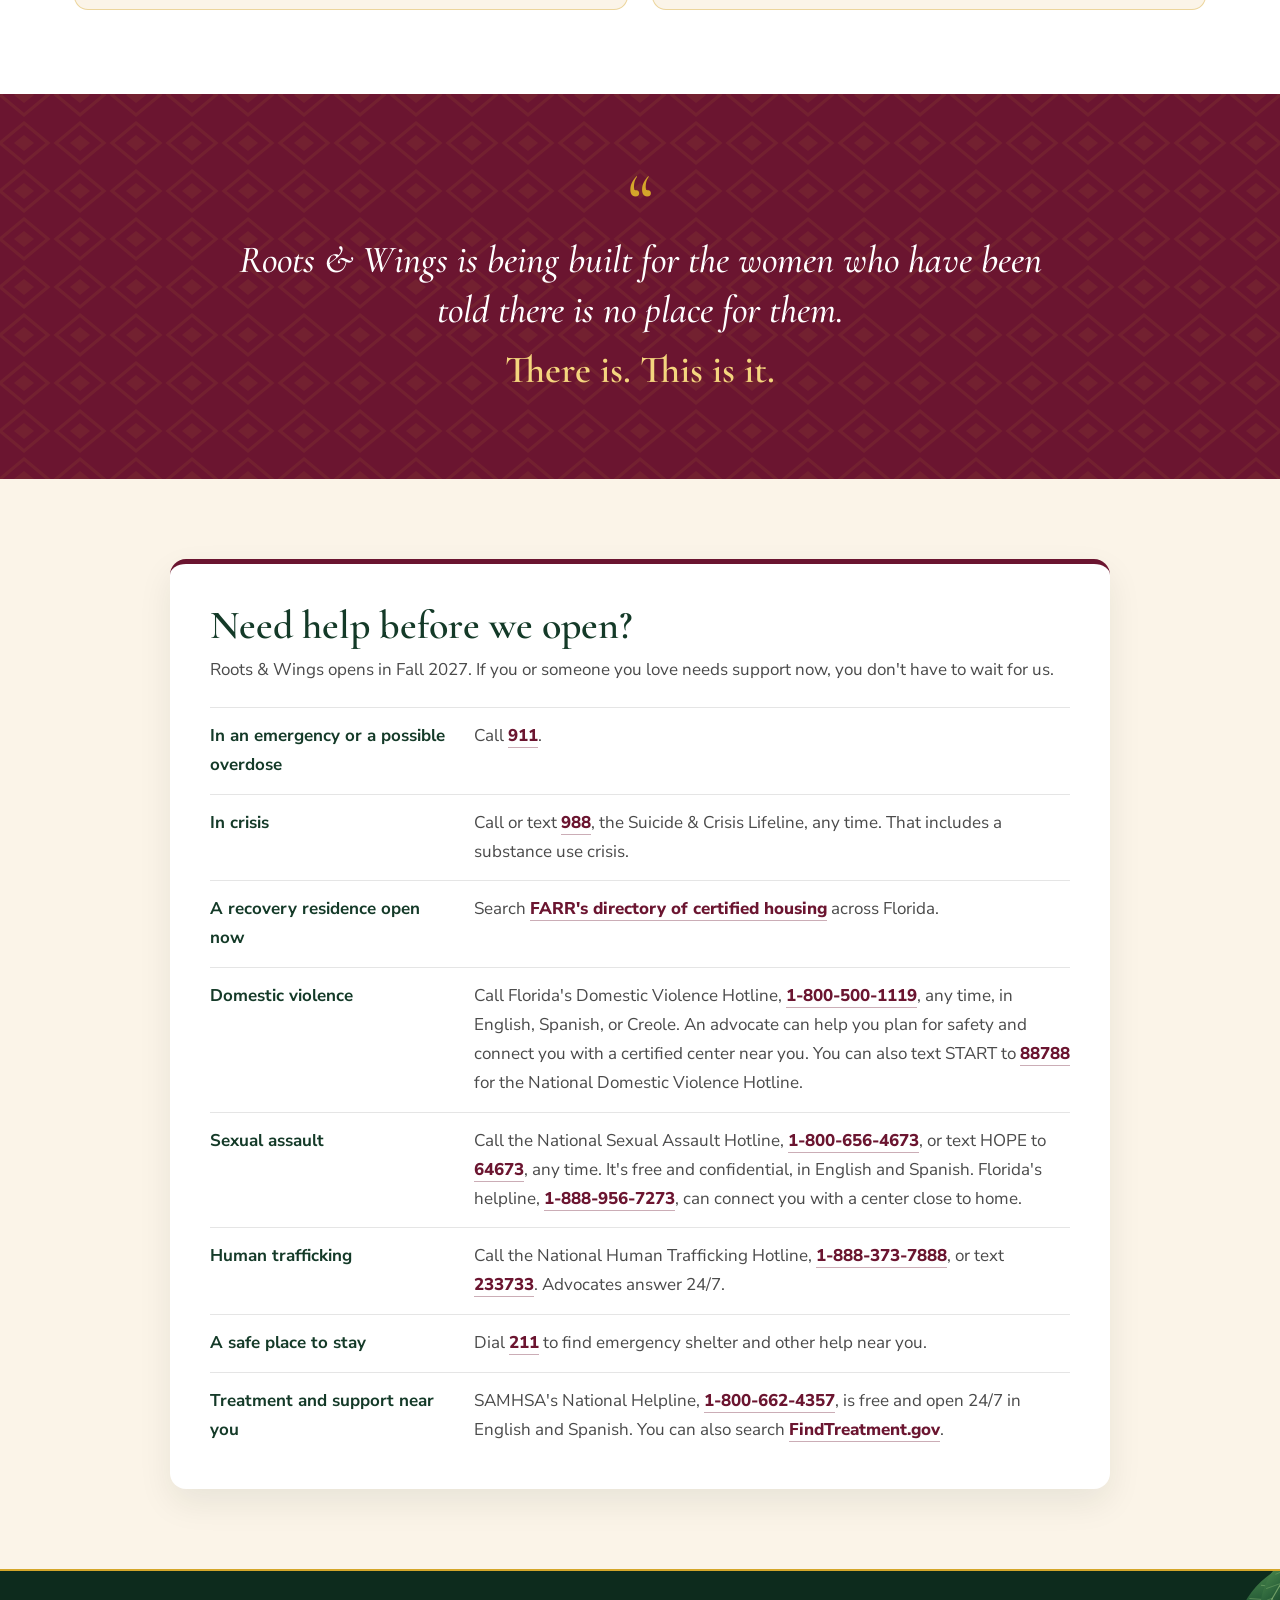
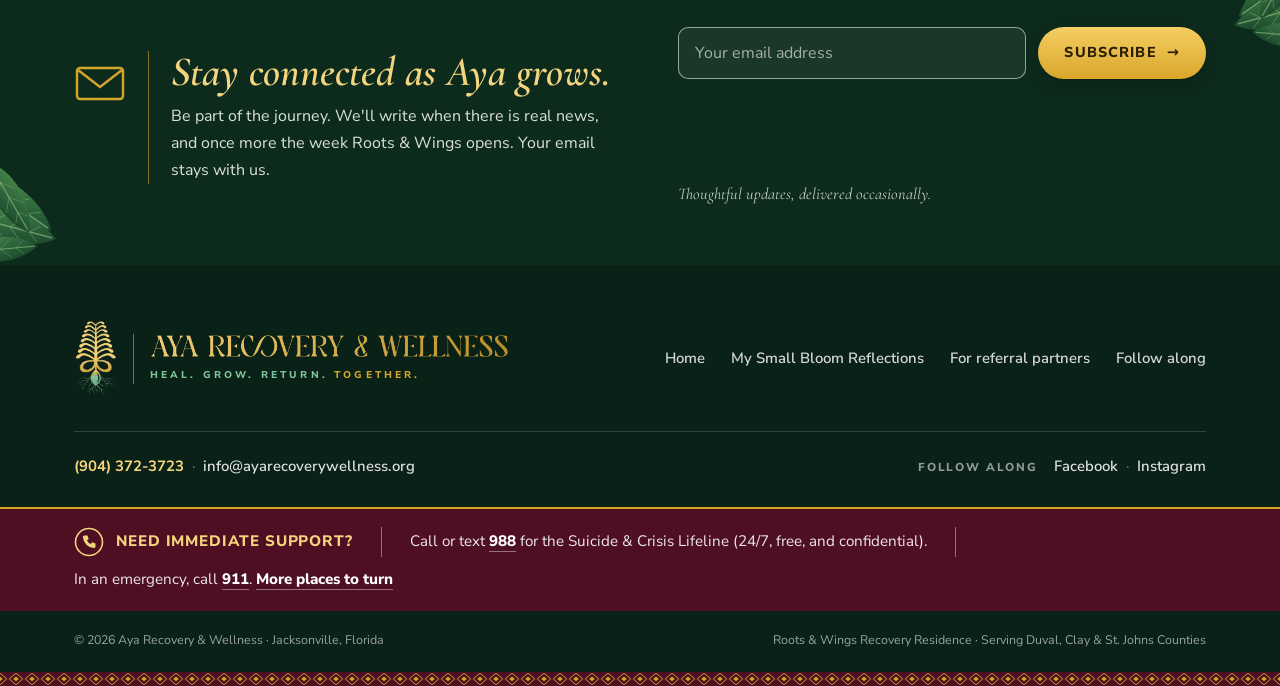
==== commit 9bd1dbe1: "Paint the Roots & Wings arch and Aya fern on both green tea cups Co-Authored-By: Claude Opus 5.5 <no" ====
--- a/index.html
+++ b/index.html
@@ -273,14 +273,8 @@
             <path d="M0 10H160L148 120Q140 144 112 144H48Q20 144 12 120Z" fill="url(#hcup)"/>
             <path d="M156 36Q192 40 186 72 180 96 150 96" fill="none" stroke="url(#hcup)" stroke-width="10" stroke-linecap="round"/>
             <path d="M8 22H152" stroke="#D4A62A" stroke-width="2" opacity=".8"/>
-            <path d="M18 112H142" stroke="#D4A62A" stroke-width="1.6" opacity=".7"/>
-            <g transform="translate(80 98)" fill="#D4A62A" opacity=".9">
-              <path d="M0 0V-58" stroke="#D4A62A" stroke-width="1.8"/>
-              <ellipse cx="-9" cy="-12" rx="10" ry="3" transform="rotate(-25 -9 -12)"/><ellipse cx="9" cy="-16" rx="10" ry="3" transform="rotate(25 9 -16)"/>
-              <ellipse cx="-8" cy="-26" rx="9" ry="2.8" transform="rotate(-28 -8 -26)"/><ellipse cx="8" cy="-30" rx="9" ry="2.8" transform="rotate(28 8 -30)"/>
-              <ellipse cx="-6" cy="-40" rx="7" ry="2.4" transform="rotate(-32 -6 -40)"/><ellipse cx="6" cy="-44" rx="7" ry="2.4" transform="rotate(32 6 -44)"/>
-              <ellipse cx="0" cy="-58" rx="2.4" ry="5"/>
-            </g>
+            
+            <g aria-hidden="true"><path d="M57 114V64A23 23 0 0 1 103 64V114Z" fill="none" stroke="#E9BE48" stroke-width="2.6"/><image href="assets/aya-fern-hd.png" x="63" y="50" width="34" height="60" preserveAspectRatio="xMidYMid meet"/></g>
             <ellipse cx="80" cy="10" rx="80" ry="11" fill="#E9D58A"/>
             <ellipse cx="80" cy="12" rx="72" ry="7.5" fill="url(#htea)"/>
             <ellipse cx="62" cy="11" rx="20" ry="2.4" fill="#F4F1C8" opacity=".45"/>
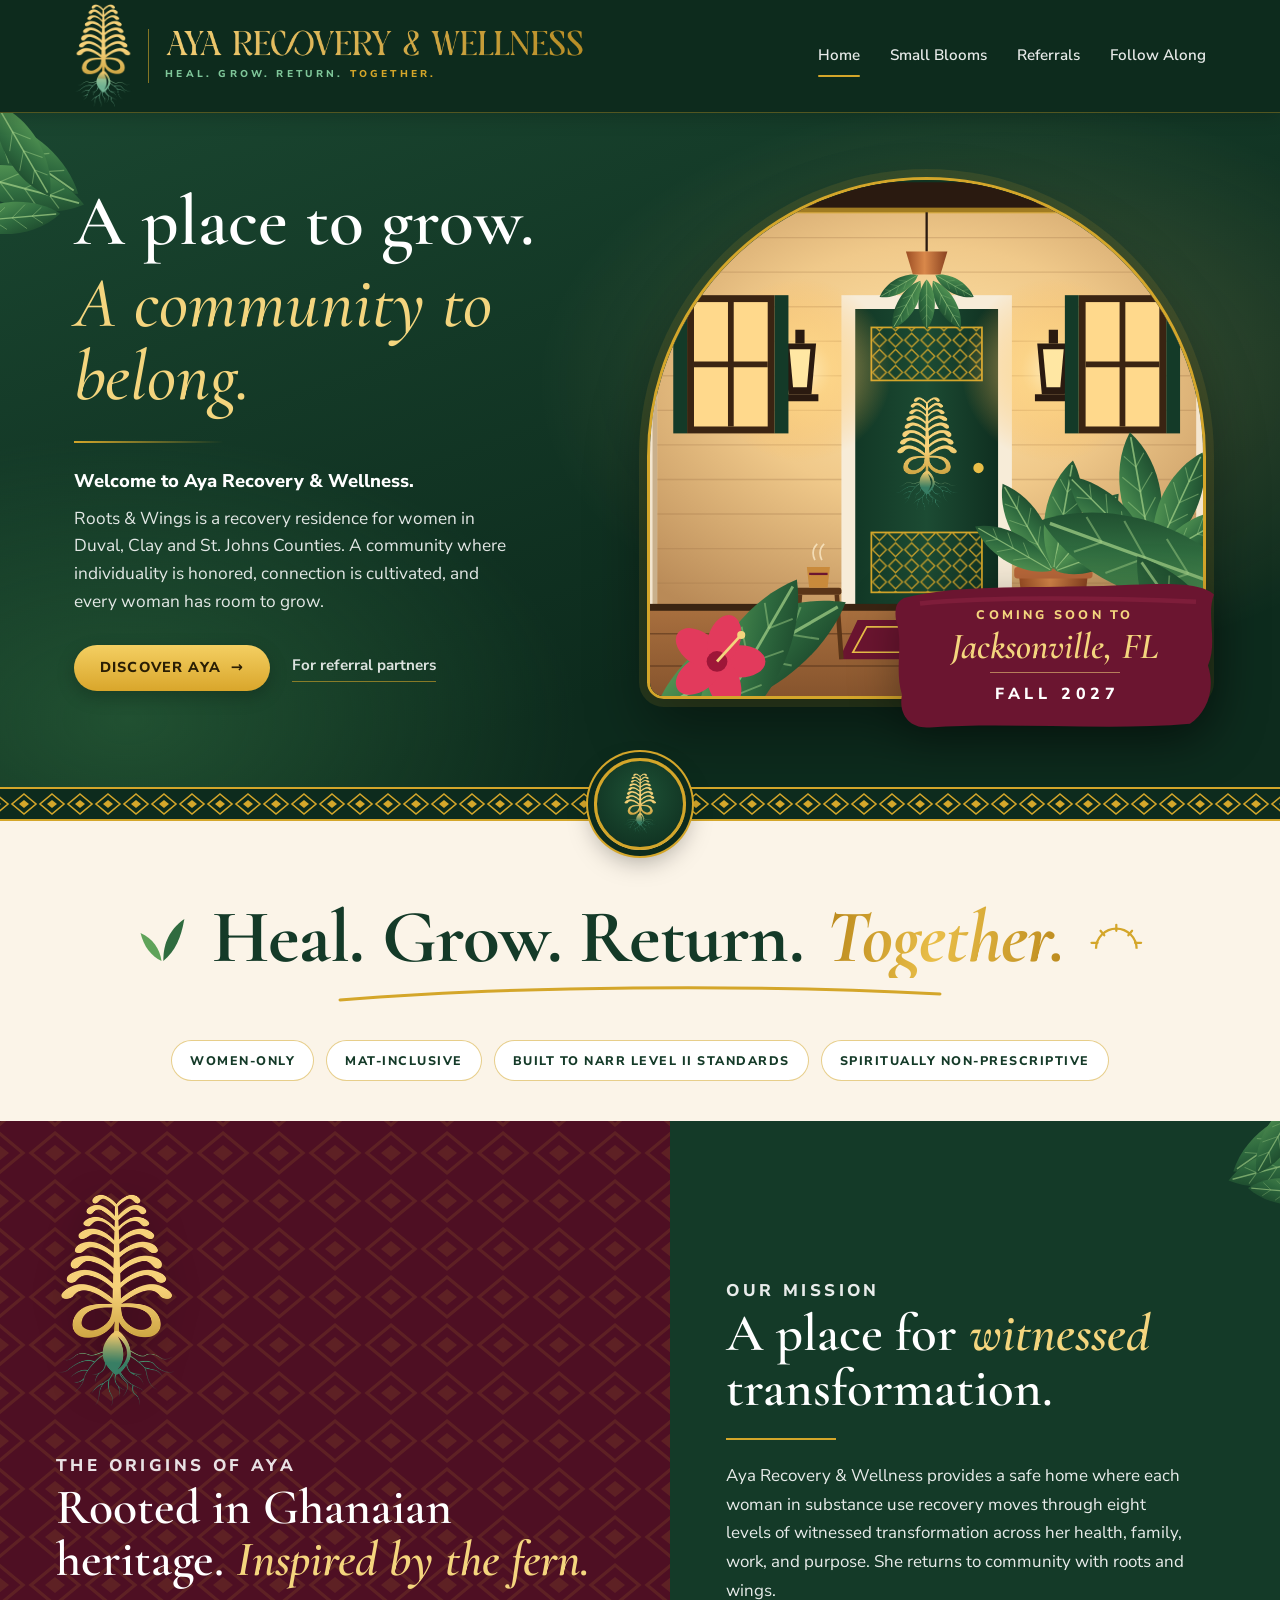
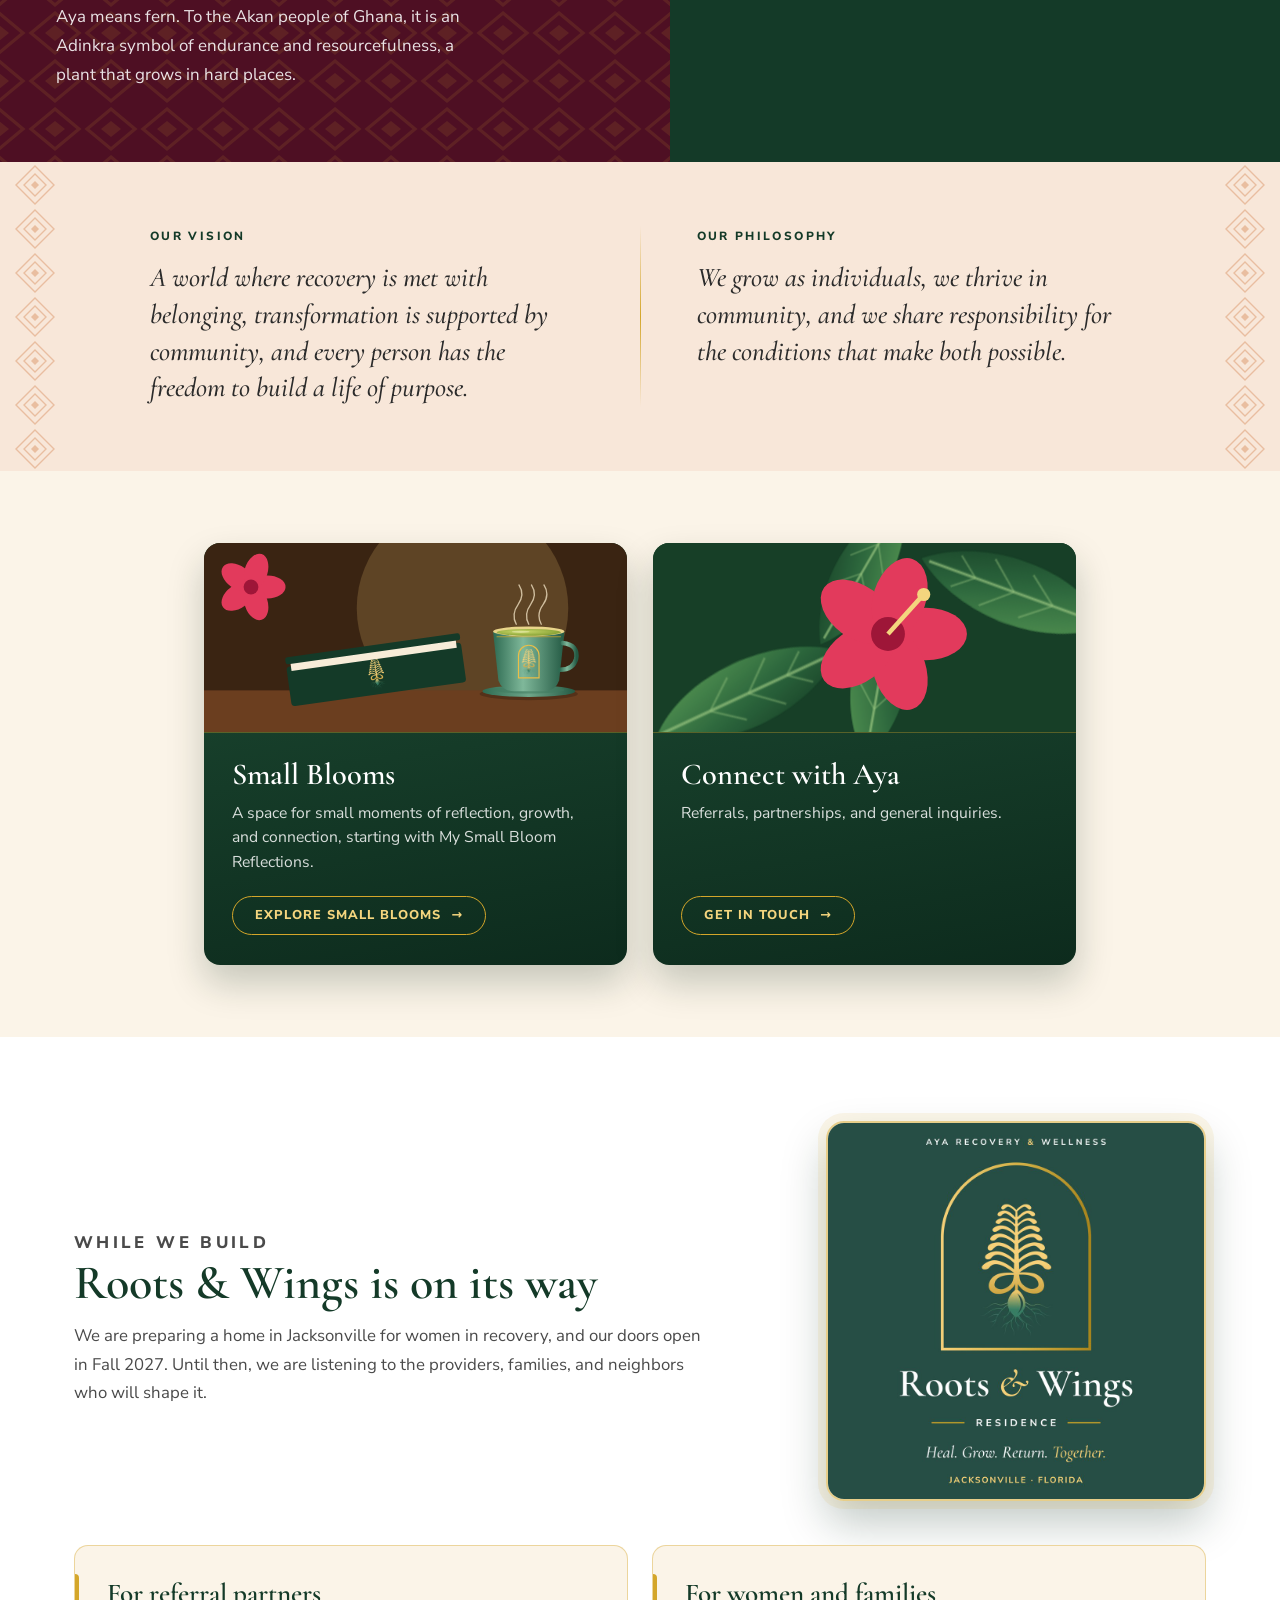
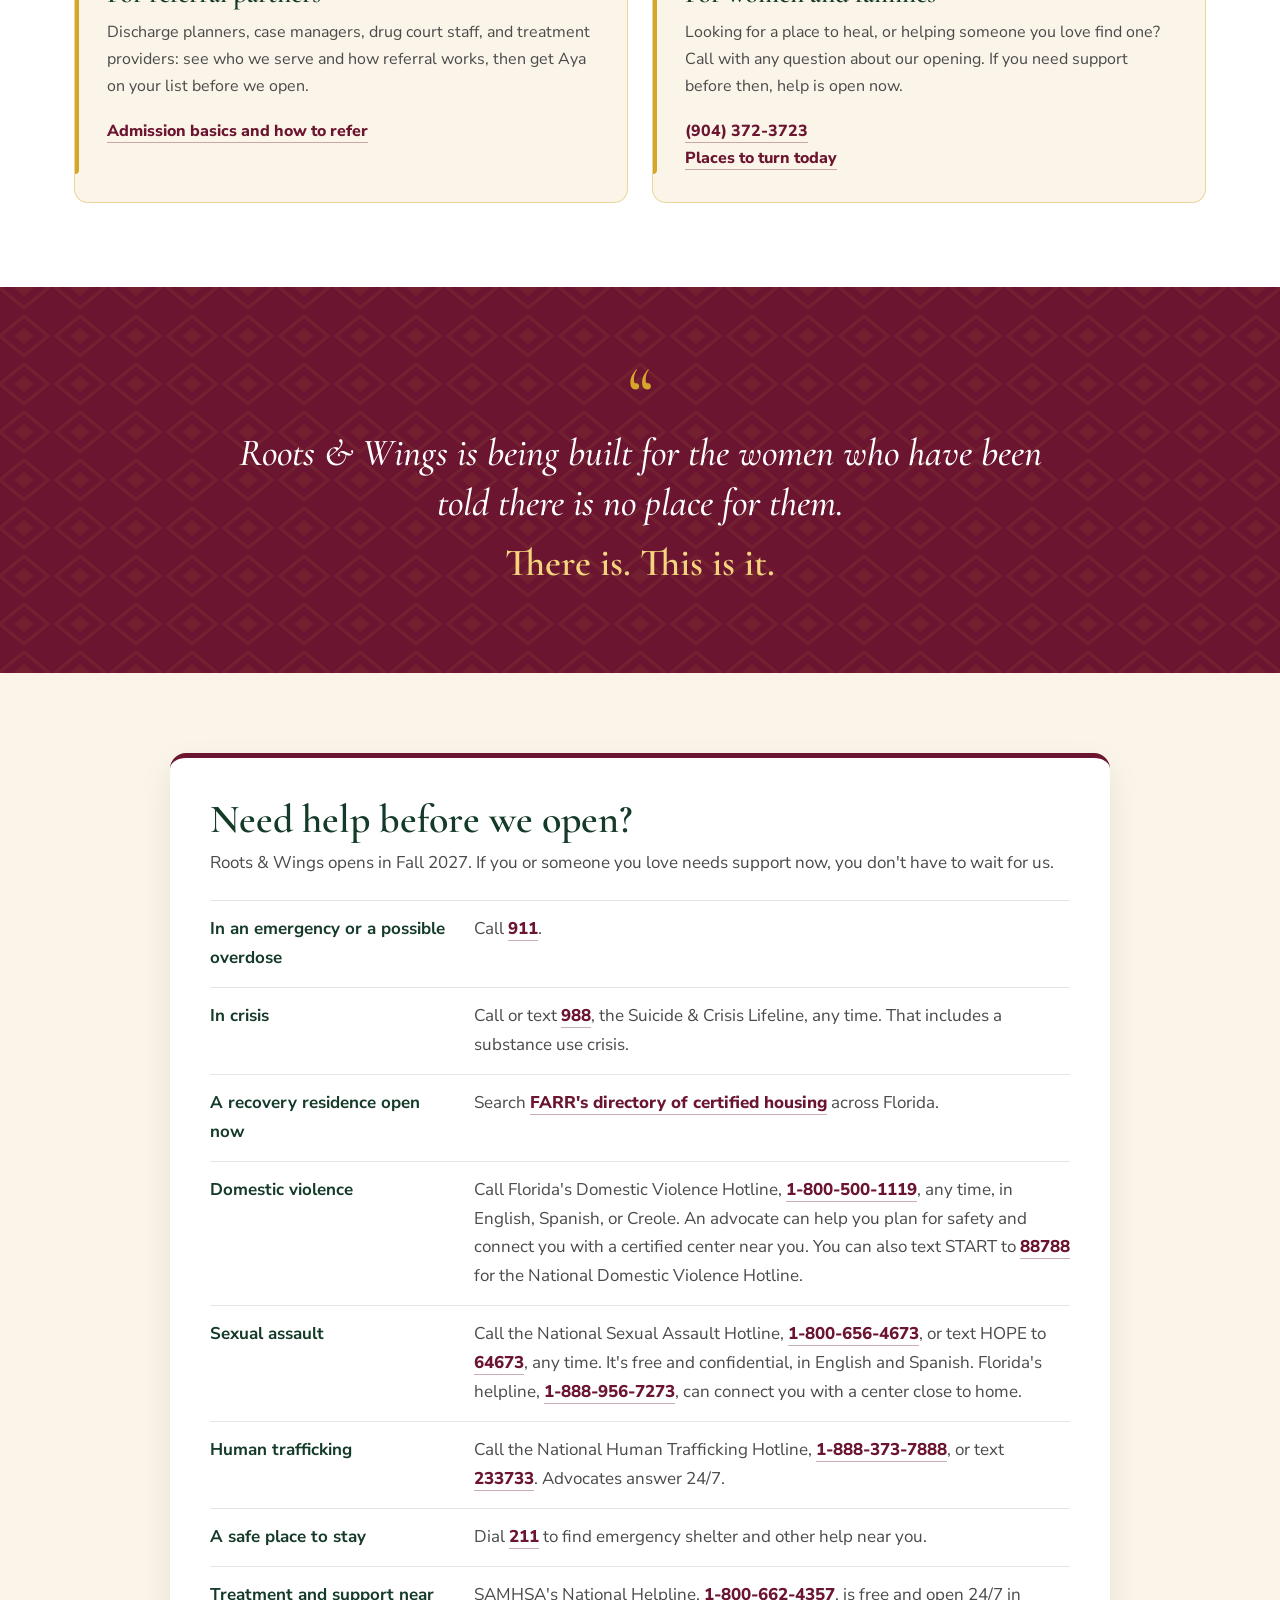
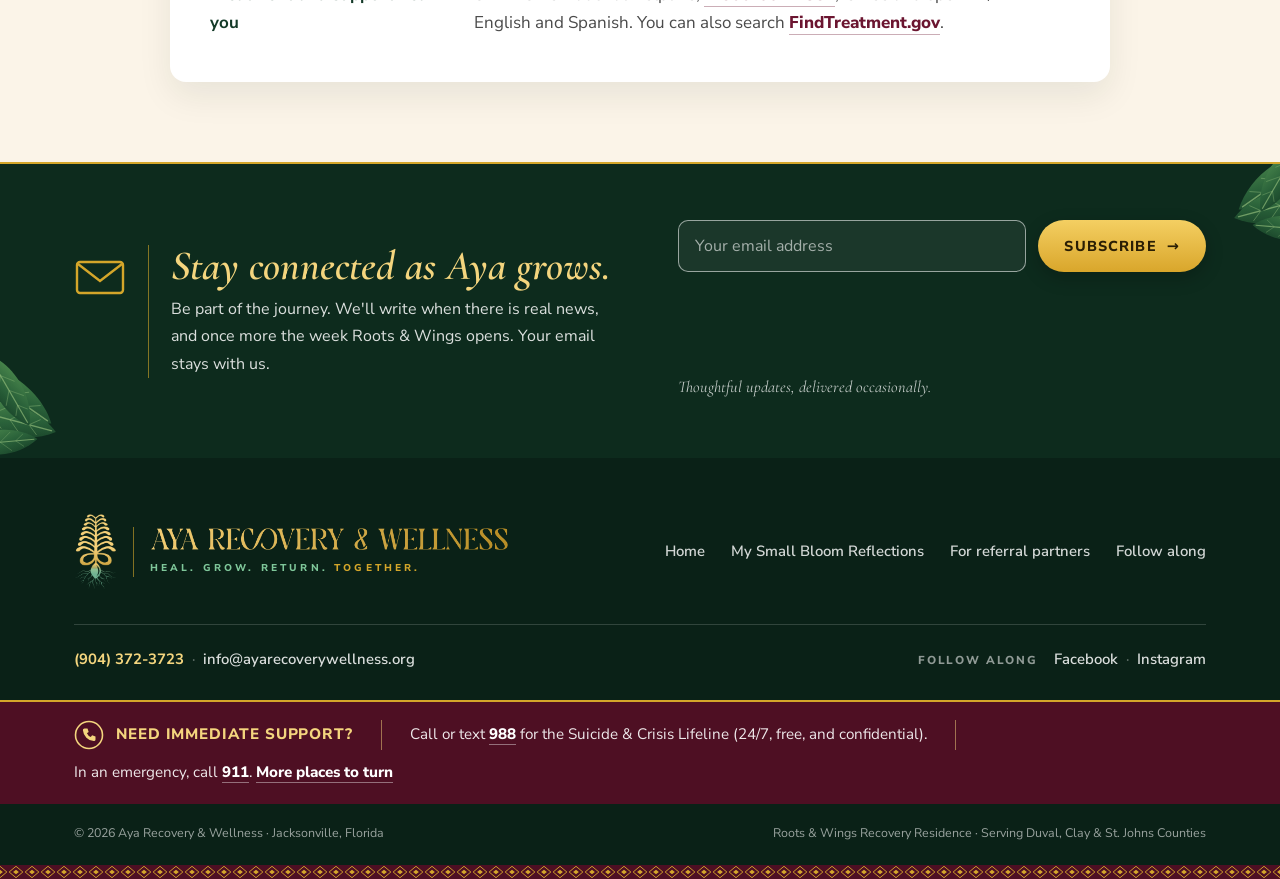
==== commit 464fc192: "Add the Roots & Wings Residence logo to the home page Roots & Wings section Co-Authored-By: Claude O" ====
--- a/index.html
+++ b/index.html
@@ -321,10 +321,13 @@
 
 <section class="paths">
   <div class="wrap">
-    <div class="head reveal">
-      <p class="eyebrow ink">While we build</p>
-      <h2>Roots &amp; Wings is on its way</h2>
-      <p>We are preparing a home in Jacksonville for women in recovery, and our doors open in Fall 2027. Until then, we are listening to the providers, families, and neighbors who will shape it.</p>
+    <div class="rw-intro">
+      <div class="head reveal">
+        <p class="eyebrow ink">While we build</p>
+        <h2>Roots &amp; Wings is on its way</h2>
+        <p>We are preparing a home in Jacksonville for women in recovery, and our doors open in Fall 2027. Until then, we are listening to the providers, families, and neighbors who will shape it.</p>
+      </div>
+      <img class="rw-logo reveal" src="assets/roots-wings-logo.jpg" width="960" height="960" alt="Roots &amp; Wings Residence by Aya Recovery &amp; Wellness. The gold Aya fern inside a gold arch. Heal. Grow. Return. Together. Jacksonville, Florida." loading="lazy">
     </div>
     <div class="grid reveal">
       <div class="path">
--- a/assets/aya-site.css
+++ b/assets/aya-site.css
@@ -141,7 +141,9 @@
 
 /* families and partners */
 .paths{background:#fff;padding:84px 0;}
-.paths .head{max-width:640px;margin-bottom:38px;}
+.paths .head{max-width:640px;}
+.rw-intro{display:grid;grid-template-columns:1fr minmax(0,380px);gap:48px;align-items:center;margin-bottom:44px;}
+.rw-logo{width:100%;height:auto;border-radius:18px;border:2px solid rgba(212,166,42,.55);box-shadow:0 0 0 8px rgba(212,166,42,.1),0 22px 44px rgba(13,43,29,.25);}
 .paths .head h2{font-size:clamp(2.1rem,4.4vw,3rem);color:var(--forest);}
 .paths .head p{margin:14px 0 0;color:var(--graphite);font-size:1.05rem;}
 .paths .grid{display:grid;grid-template-columns:1fr 1fr;gap:24px;}
@@ -235,6 +237,8 @@
   header .brand .badge{height:118px;}
   .brand .name{height:24px;}
   .paths .grid{grid-template-columns:1fr;}
+  .rw-intro{grid-template-columns:1fr;gap:30px;}
+  .rw-logo{width:min(340px,100%);margin:0 auto;order:-1;}
   .crisisbar .bar{display:none;}
 }
 @media(max-width:620px){
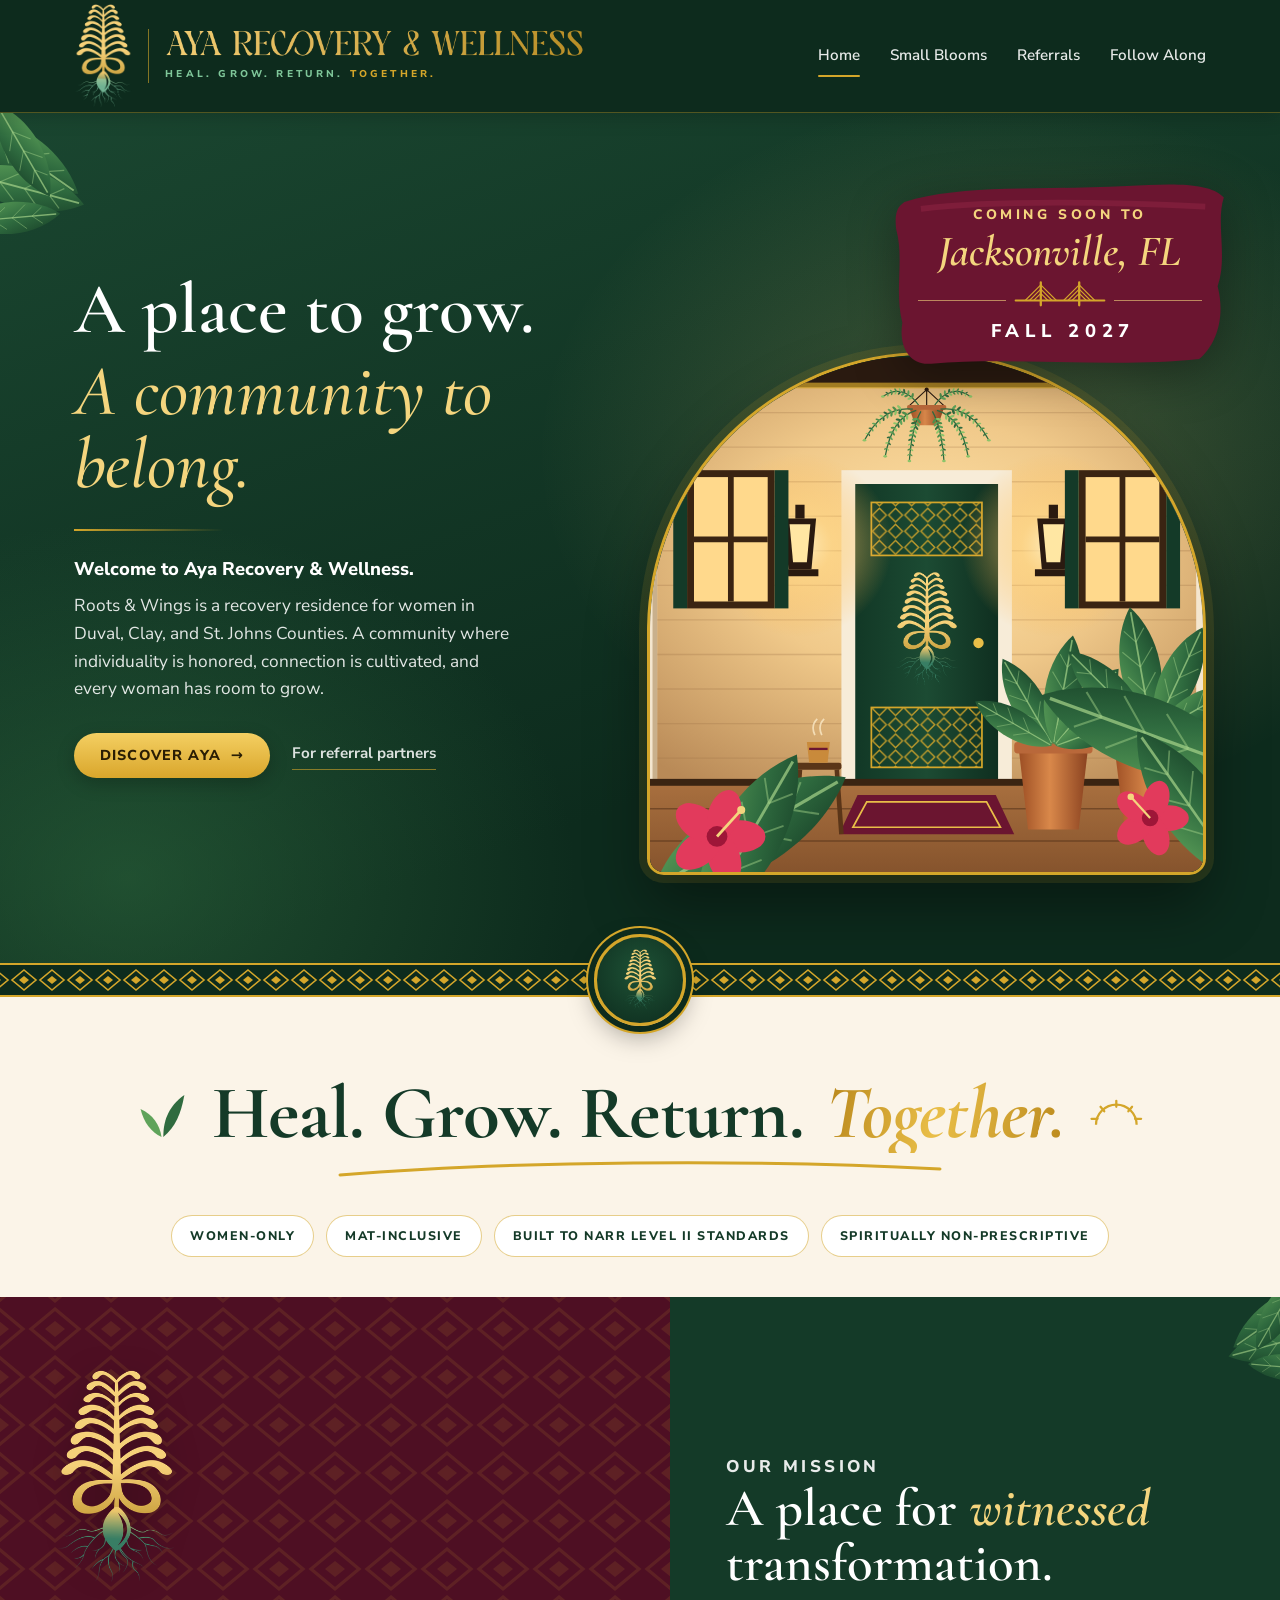
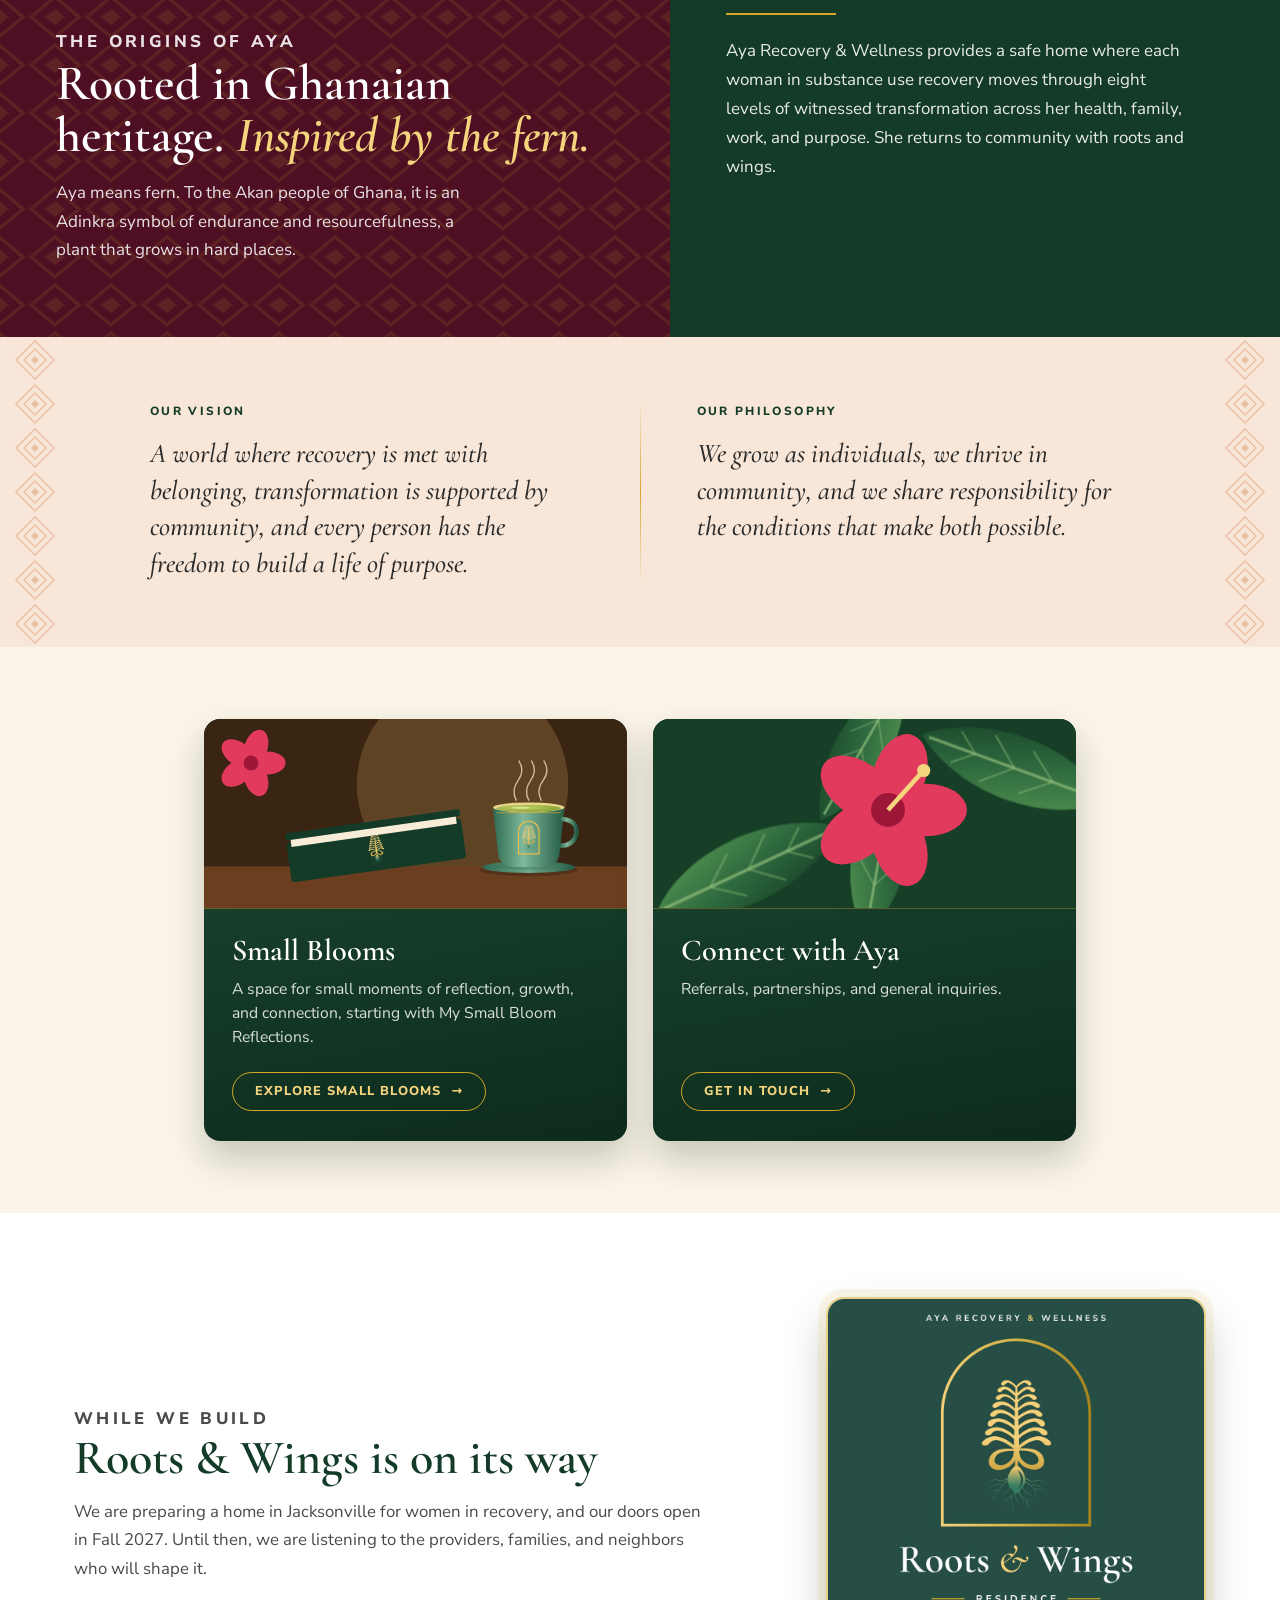
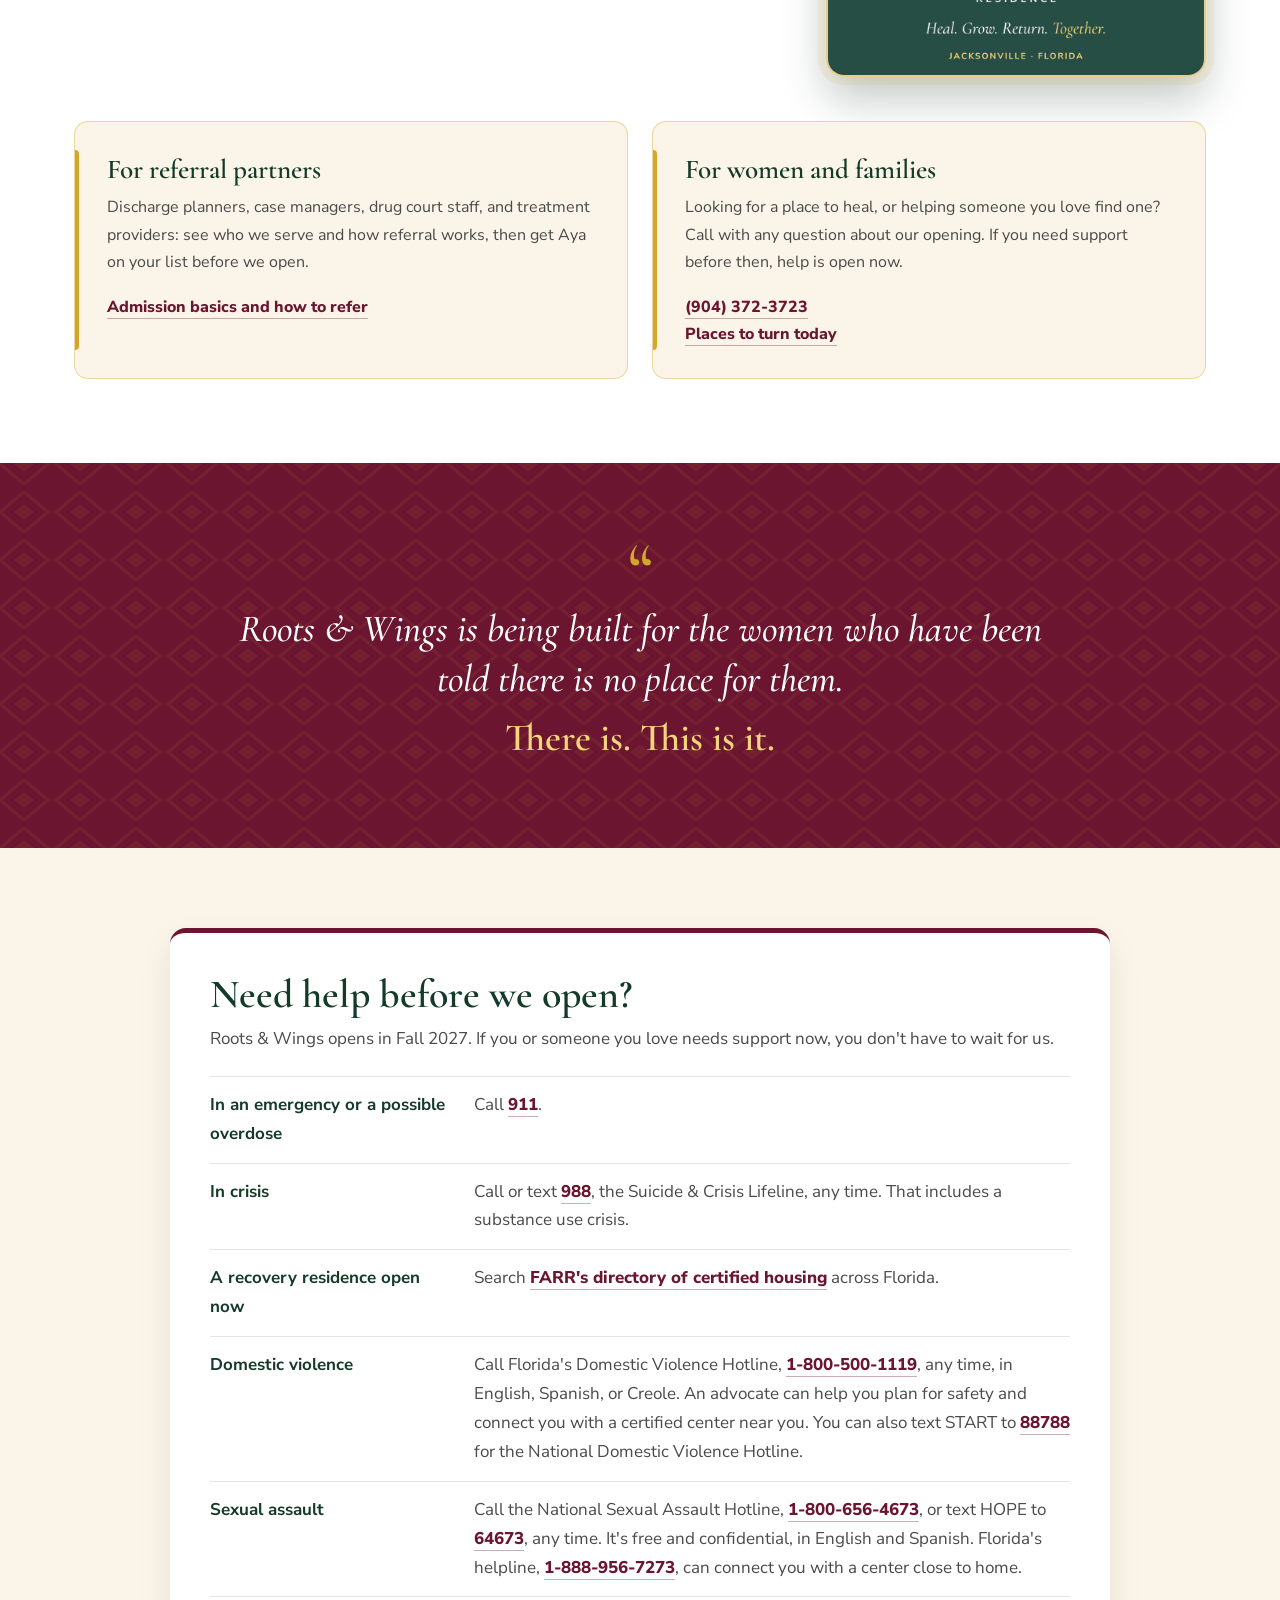
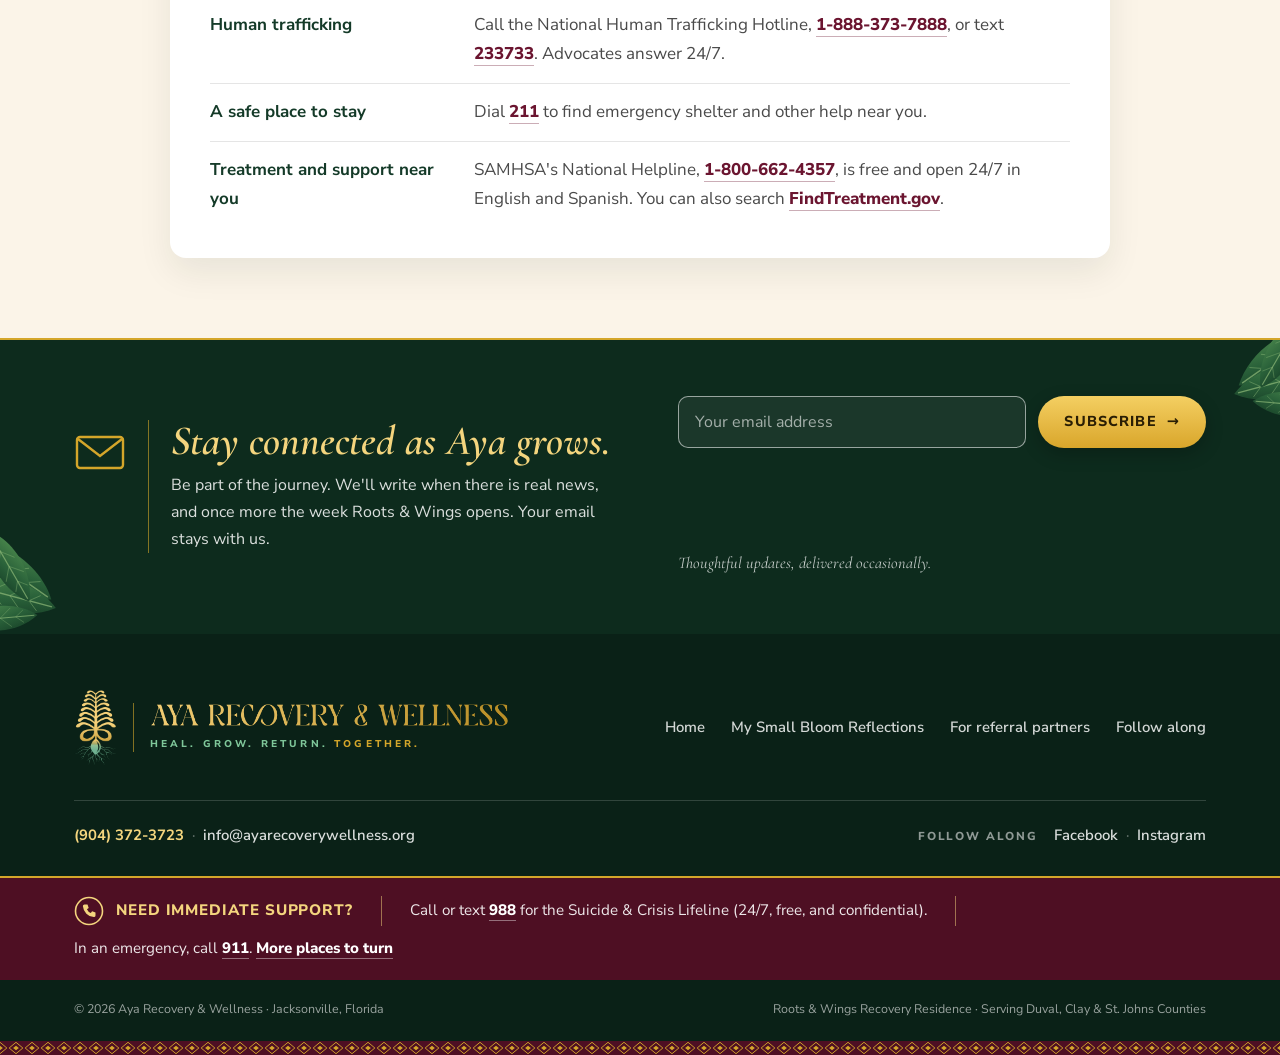
==== commit 33d228f5: "Home hero: card beside the headline on tablets, Dames Point Bridge, Boston fern - Tablets (621 to 98" ====
--- a/index.html
+++ b/index.html
@@ -68,7 +68,7 @@
       <h1>A place to grow. <em>A community to belong.</em></h1>
       <div class="rule" aria-hidden="true"></div>
       <p class="welcome">Welcome to Aya Recovery &amp; Wellness.</p>
-      <p class="lead">Roots &amp; Wings is a recovery residence for women in Duval, Clay and St. Johns Counties. A community where individuality is honored, connection is cultivated, and every woman has room to grow.</p>
+      <p class="lead">Roots &amp; Wings is a recovery residence for women in Duval, Clay, and St. Johns Counties. A community where individuality is honored, connection is cultivated, and every woman has room to grow.</p>
       <div class="cta">
         <a class="btn btn-gold" href="#mission">Discover Aya <span class="arr" aria-hidden="true">&rarr;</span></a>
         <a class="soft" href="aya-refer.html">For referral partners</a>
@@ -160,17 +160,15 @@
               <use href="#leaf" width="90" height="34" transform="rotate(-30) translate(0 -17)"/>
             </g>
           </g>
-          <!-- hanging fern -->
-          <g>
-            <path d="M300 78V112" stroke="#2A1A10" stroke-width="2"/>
-            <path d="M282 112H318L312 132H288Z" fill="url(#pot)"/>
-            <g transform="translate(300 128)">
-              <use href="#leaf" width="70" height="20" transform="rotate(60) translate(0 -10)"/>
-              <use href="#leaf" width="70" height="20" transform="rotate(120) translate(0 -10)"/>
-              <use href="#leaf" width="60" height="18" transform="rotate(90) translate(0 -9)"/>
-              <use href="#leaf" width="56" height="16" transform="rotate(30) translate(0 -8)"/>
-              <use href="#leaf" width="56" height="16" transform="rotate(150) translate(0 -8)"/>
-            </g>
+          <!-- hanging Boston fern: eight fronds, two arching up and six spilling down -->
+          <g>
+            <circle cx="300" cy="80" r="1.8" fill="#2A1A10"/>
+            <path d="M300 80 285 94M300 80V94M300 80 315 94" stroke="#2A1A10" stroke-width="1" fill="none"/>
+            <g><path d="M294 95Q280 74 262 86" stroke="#2F6B3F" stroke-width="1.1" fill="none"/><ellipse cx="285.5" cy="87.7" rx="2.3" ry="1.0" transform="rotate(-196 285.5 87.7)" fill="#8CC46A"/><ellipse cx="287.8" cy="85.2" rx="2.3" ry="1.0" transform="rotate(-80 287.8 85.2)" fill="#4E8F4C"/><ellipse cx="282.5" cy="85.4" rx="2.1" ry="0.9" transform="rotate(-205 282.5 85.4)" fill="#4E8F4C"/><ellipse cx="284.2" cy="82.7" rx="2.1" ry="0.9" transform="rotate(-89 284.2 82.7)" fill="#5FA35A"/><ellipse cx="279.4" cy="83.9" rx="2.0" ry="0.9" transform="rotate(-216 279.4 83.9)" fill="#5FA35A"/><ellipse cx="280.5" cy="81.2" rx="2.0" ry="0.9" transform="rotate(-100 280.5 81.2)" fill="#2F6B3F"/><ellipse cx="276.3" cy="83.1" rx="1.8" ry="0.8" transform="rotate(-228 276.3 83.1)" fill="#2F6B3F"/><ellipse cx="276.8" cy="80.4" rx="1.8" ry="0.8" transform="rotate(-112 276.8 80.4)" fill="#8CC46A"/><ellipse cx="273.1" cy="82.9" rx="1.7" ry="0.7" transform="rotate(120 273.1 82.9)" fill="#8CC46A"/><ellipse cx="273.0" cy="80.4" rx="1.7" ry="0.7" transform="rotate(236 273.0 80.4)" fill="#4E8F4C"/><ellipse cx="269.8" cy="83.5" rx="1.5" ry="0.7" transform="rotate(108 269.8 83.5)" fill="#4E8F4C"/><ellipse cx="269.3" cy="81.3" rx="1.5" ry="0.7" transform="rotate(224 269.3 81.3)" fill="#5FA35A"/><ellipse cx="266.4" cy="84.7" rx="1.4" ry="0.6" transform="rotate(98 266.4 84.7)" fill="#5FA35A"/><ellipse cx="265.5" cy="82.8" rx="1.4" ry="0.6" transform="rotate(214 265.5 82.8)" fill="#2F6B3F"/><ellipse cx="262" cy="86" rx="1.6" ry="1.1" fill="#8CC46A"/></g>
+            <g><path d="M306 95Q320 74 338 86" stroke="#2F6B3F" stroke-width="1.1" fill="none"/><ellipse cx="312.2" cy="85.2" rx="2.3" ry="1.0" transform="rotate(-100 312.2 85.2)" fill="#4E8F4C"/><ellipse cx="314.5" cy="87.7" rx="2.3" ry="1.0" transform="rotate(16 314.5 87.7)" fill="#5FA35A"/><ellipse cx="315.8" cy="82.7" rx="2.1" ry="0.9" transform="rotate(-91 315.8 82.7)" fill="#5FA35A"/><ellipse cx="317.5" cy="85.4" rx="2.1" ry="0.9" transform="rotate(25 317.5 85.4)" fill="#2F6B3F"/><ellipse cx="319.5" cy="81.2" rx="2.0" ry="0.9" transform="rotate(-80 319.5 81.2)" fill="#2F6B3F"/><ellipse cx="320.6" cy="83.9" rx="2.0" ry="0.9" transform="rotate(36 320.6 83.9)" fill="#8CC46A"/><ellipse cx="323.2" cy="80.4" rx="1.8" ry="0.8" transform="rotate(-68 323.2 80.4)" fill="#8CC46A"/><ellipse cx="323.7" cy="83.1" rx="1.8" ry="0.8" transform="rotate(48 323.7 83.1)" fill="#4E8F4C"/><ellipse cx="327.0" cy="80.4" rx="1.7" ry="0.7" transform="rotate(-56 327.0 80.4)" fill="#4E8F4C"/><ellipse cx="326.9" cy="82.9" rx="1.7" ry="0.7" transform="rotate(60 326.9 82.9)" fill="#5FA35A"/><ellipse cx="330.7" cy="81.3" rx="1.5" ry="0.7" transform="rotate(-44 330.7 81.3)" fill="#5FA35A"/><ellipse cx="330.2" cy="83.5" rx="1.5" ry="0.7" transform="rotate(72 330.2 83.5)" fill="#2F6B3F"/><ellipse cx="334.5" cy="82.8" rx="1.4" ry="0.6" transform="rotate(-34 334.5 82.8)" fill="#2F6B3F"/><ellipse cx="333.6" cy="84.7" rx="1.4" ry="0.6" transform="rotate(82 333.6 84.7)" fill="#8CC46A"/><ellipse cx="338" cy="86" rx="1.6" ry="1.1" fill="#8CC46A"/></g>
+            <path d="M285 96H315L310 111H290Z" fill="url(#pot)"/>
+            <rect x="283" y="93.5" width="34" height="4" rx="1.5" fill="#B9683A"/>
+            <g><path d="M288 97Q262 94 246 124" stroke="#2F6B3F" stroke-width="1.1" fill="none"/><ellipse cx="276.8" cy="99.2" rx="2.5" ry="1.1" transform="rotate(113 276.8 99.2)" fill="#2F6B3F"/><ellipse cx="276.2" cy="95.5" rx="2.5" ry="1.1" transform="rotate(229 276.2 95.5)" fill="#8CC46A"/><ellipse cx="273.1" cy="100.1" rx="2.4" ry="1.0" transform="rotate(106 273.1 100.1)" fill="#8CC46A"/><ellipse cx="272.1" cy="96.6" rx="2.4" ry="1.0" transform="rotate(222 272.1 96.6)" fill="#4E8F4C"/><ellipse cx="269.5" cy="101.4" rx="2.3" ry="1.0" transform="rotate(99 269.5 101.4)" fill="#4E8F4C"/><ellipse cx="268.1" cy="98.3" rx="2.3" ry="1.0" transform="rotate(215 268.1 98.3)" fill="#5FA35A"/><ellipse cx="266.0" cy="103.2" rx="2.1" ry="0.9" transform="rotate(92 266.0 103.2)" fill="#5FA35A"/><ellipse cx="264.4" cy="100.4" rx="2.1" ry="0.9" transform="rotate(208 264.4 100.4)" fill="#2F6B3F"/><ellipse cx="262.6" cy="105.4" rx="2.0" ry="0.9" transform="rotate(86 262.6 105.4)" fill="#2F6B3F"/><ellipse cx="260.8" cy="103.0" rx="2.0" ry="0.9" transform="rotate(202 260.8 103.0)" fill="#8CC46A"/><ellipse cx="259.3" cy="108.1" rx="1.9" ry="0.8" transform="rotate(80 259.3 108.1)" fill="#8CC46A"/><ellipse cx="257.4" cy="106.1" rx="1.9" ry="0.8" transform="rotate(196 257.4 106.1)" fill="#4E8F4C"/><ellipse cx="256.1" cy="111.3" rx="1.7" ry="0.7" transform="rotate(74 256.1 111.3)" fill="#4E8F4C"/><ellipse cx="254.2" cy="109.6" rx="1.7" ry="0.7" transform="rotate(190 254.2 109.6)" fill="#5FA35A"/><ellipse cx="253.0" cy="115.0" rx="1.6" ry="0.7" transform="rotate(69 253.0 115.0)" fill="#5FA35A"/><ellipse cx="251.1" cy="113.6" rx="1.6" ry="0.7" transform="rotate(185 251.1 113.6)" fill="#2F6B3F"/><ellipse cx="250.1" cy="119.2" rx="1.4" ry="0.6" transform="rotate(65 250.1 119.2)" fill="#2F6B3F"/><ellipse cx="248.2" cy="118.0" rx="1.4" ry="0.6" transform="rotate(181 248.2 118.0)" fill="#8CC46A"/><ellipse cx="246" cy="124" rx="1.6" ry="1.1" fill="#8CC46A"/></g><g><path d="M291 98Q270 104 264 138" stroke="#2F6B3F" stroke-width="1.1" fill="none"/><ellipse cx="283.0" cy="103.9" rx="2.5" ry="1.1" transform="rotate(89 283.0 103.9)" fill="#8CC46A"/><ellipse cx="280.9" cy="100.7" rx="2.5" ry="1.1" transform="rotate(205 280.9 100.7)" fill="#4E8F4C"/><ellipse cx="280.3" cy="106.0" rx="2.4" ry="1.0" transform="rotate(82 280.3 106.0)" fill="#4E8F4C"/><ellipse cx="278.0" cy="103.3" rx="2.4" ry="1.0" transform="rotate(198 278.0 103.3)" fill="#5FA35A"/><ellipse cx="277.8" cy="108.5" rx="2.3" ry="1.0" transform="rotate(75 277.8 108.5)" fill="#5FA35A"/><ellipse cx="275.3" cy="106.2" rx="2.3" ry="1.0" transform="rotate(191 275.3 106.2)" fill="#2F6B3F"/><ellipse cx="275.4" cy="111.3" rx="2.1" ry="0.9" transform="rotate(68 275.4 111.3)" fill="#2F6B3F"/><ellipse cx="272.9" cy="109.4" rx="2.1" ry="0.9" transform="rotate(184 272.9 109.4)" fill="#8CC46A"/><ellipse cx="273.2" cy="114.6" rx="2.0" ry="0.9" transform="rotate(63 273.2 114.6)" fill="#8CC46A"/><ellipse cx="270.7" cy="113.1" rx="2.0" ry="0.9" transform="rotate(179 270.7 113.1)" fill="#4E8F4C"/><ellipse cx="271.2" cy="118.3" rx="1.9" ry="0.8" transform="rotate(58 271.2 118.3)" fill="#4E8F4C"/><ellipse cx="268.7" cy="117.1" rx="1.9" ry="0.8" transform="rotate(174 268.7 117.1)" fill="#5FA35A"/><ellipse cx="269.4" cy="122.5" rx="1.7" ry="0.7" transform="rotate(53 269.4 122.5)" fill="#5FA35A"/><ellipse cx="267.0" cy="121.5" rx="1.7" ry="0.7" transform="rotate(169 267.0 121.5)" fill="#2F6B3F"/><ellipse cx="267.8" cy="127.0" rx="1.6" ry="0.7" transform="rotate(49 267.8 127.0)" fill="#2F6B3F"/><ellipse cx="265.5" cy="126.3" rx="1.6" ry="0.7" transform="rotate(165 265.5 126.3)" fill="#8CC46A"/><ellipse cx="266.3" cy="132.0" rx="1.4" ry="0.6" transform="rotate(46 266.3 132.0)" fill="#8CC46A"/><ellipse cx="264.2" cy="131.5" rx="1.4" ry="0.6" transform="rotate(162 264.2 131.5)" fill="#4E8F4C"/><ellipse cx="264" cy="138" rx="1.6" ry="1.1" fill="#8CC46A"/></g><g><path d="M295 99Q287 113 285 142" stroke="#2F6B3F" stroke-width="1.1" fill="none"/><ellipse cx="293.3" cy="107.2" rx="2.5" ry="1.1" transform="rotate(54 293.3 107.2)" fill="#4E8F4C"/><ellipse cx="289.8" cy="105.8" rx="2.5" ry="1.1" transform="rotate(170 289.8 105.8)" fill="#5FA35A"/><ellipse cx="292.2" cy="110.1" rx="2.4" ry="1.0" transform="rotate(51 292.2 110.1)" fill="#5FA35A"/><ellipse cx="288.8" cy="108.9" rx="2.4" ry="1.0" transform="rotate(167 288.8 108.9)" fill="#2F6B3F"/><ellipse cx="291.1" cy="113.2" rx="2.3" ry="1.0" transform="rotate(48 291.1 113.2)" fill="#2F6B3F"/><ellipse cx="287.9" cy="112.3" rx="2.3" ry="1.0" transform="rotate(164 287.9 112.3)" fill="#8CC46A"/><ellipse cx="290.2" cy="116.6" rx="2.1" ry="0.9" transform="rotate(46 290.2 116.6)" fill="#8CC46A"/><ellipse cx="287.1" cy="115.8" rx="2.1" ry="0.9" transform="rotate(162 287.1 115.8)" fill="#4E8F4C"/><ellipse cx="289.3" cy="120.2" rx="2.0" ry="0.9" transform="rotate(44 289.3 120.2)" fill="#4E8F4C"/><ellipse cx="286.4" cy="119.5" rx="2.0" ry="0.9" transform="rotate(160 286.4 119.5)" fill="#5FA35A"/><ellipse cx="288.5" cy="124.0" rx="1.9" ry="0.8" transform="rotate(42 288.5 124.0)" fill="#5FA35A"/><ellipse cx="285.7" cy="123.5" rx="1.9" ry="0.8" transform="rotate(158 285.7 123.5)" fill="#2F6B3F"/><ellipse cx="287.7" cy="128.0" rx="1.7" ry="0.7" transform="rotate(40 287.7 128.0)" fill="#2F6B3F"/><ellipse cx="285.2" cy="127.6" rx="1.7" ry="0.7" transform="rotate(156 285.2 127.6)" fill="#8CC46A"/><ellipse cx="287.1" cy="132.3" rx="1.6" ry="0.7" transform="rotate(39 287.1 132.3)" fill="#8CC46A"/><ellipse cx="284.7" cy="132.0" rx="1.6" ry="0.7" transform="rotate(155 284.7 132.0)" fill="#4E8F4C"/><ellipse cx="286.5" cy="136.8" rx="1.4" ry="0.6" transform="rotate(37 286.5 136.8)" fill="#4E8F4C"/><ellipse cx="284.3" cy="136.6" rx="1.4" ry="0.6" transform="rotate(153 284.3 136.6)" fill="#5FA35A"/><ellipse cx="285" cy="142" rx="1.6" ry="1.1" fill="#8CC46A"/></g><g><path d="M312 97Q338 94 354 124" stroke="#2F6B3F" stroke-width="1.1" fill="none"/><ellipse cx="323.8" cy="95.5" rx="2.5" ry="1.1" transform="rotate(-49 323.8 95.5)" fill="#5FA35A"/><ellipse cx="323.2" cy="99.2" rx="2.5" ry="1.1" transform="rotate(67 323.2 99.2)" fill="#2F6B3F"/><ellipse cx="327.9" cy="96.6" rx="2.4" ry="1.0" transform="rotate(-42 327.9 96.6)" fill="#2F6B3F"/><ellipse cx="326.9" cy="100.1" rx="2.4" ry="1.0" transform="rotate(74 326.9 100.1)" fill="#8CC46A"/><ellipse cx="331.9" cy="98.3" rx="2.3" ry="1.0" transform="rotate(-35 331.9 98.3)" fill="#8CC46A"/><ellipse cx="330.5" cy="101.4" rx="2.3" ry="1.0" transform="rotate(81 330.5 101.4)" fill="#4E8F4C"/><ellipse cx="335.6" cy="100.4" rx="2.1" ry="0.9" transform="rotate(-28 335.6 100.4)" fill="#4E8F4C"/><ellipse cx="334.0" cy="103.2" rx="2.1" ry="0.9" transform="rotate(88 334.0 103.2)" fill="#5FA35A"/><ellipse cx="339.2" cy="103.0" rx="2.0" ry="0.9" transform="rotate(-22 339.2 103.0)" fill="#5FA35A"/><ellipse cx="337.4" cy="105.4" rx="2.0" ry="0.9" transform="rotate(94 337.4 105.4)" fill="#2F6B3F"/><ellipse cx="342.6" cy="106.1" rx="1.9" ry="0.8" transform="rotate(-16 342.6 106.1)" fill="#2F6B3F"/><ellipse cx="340.7" cy="108.1" rx="1.9" ry="0.8" transform="rotate(100 340.7 108.1)" fill="#8CC46A"/><ellipse cx="345.8" cy="109.6" rx="1.7" ry="0.7" transform="rotate(-10 345.8 109.6)" fill="#8CC46A"/><ellipse cx="343.9" cy="111.3" rx="1.7" ry="0.7" transform="rotate(106 343.9 111.3)" fill="#4E8F4C"/><ellipse cx="348.9" cy="113.6" rx="1.6" ry="0.7" transform="rotate(-5 348.9 113.6)" fill="#4E8F4C"/><ellipse cx="347.0" cy="115.0" rx="1.6" ry="0.7" transform="rotate(111 347.0 115.0)" fill="#5FA35A"/><ellipse cx="351.8" cy="118.0" rx="1.4" ry="0.6" transform="rotate(-1 351.8 118.0)" fill="#5FA35A"/><ellipse cx="349.9" cy="119.2" rx="1.4" ry="0.6" transform="rotate(115 349.9 119.2)" fill="#2F6B3F"/><ellipse cx="354" cy="124" rx="1.6" ry="1.1" fill="#8CC46A"/></g><g><path d="M309 98Q330 104 336 138" stroke="#2F6B3F" stroke-width="1.1" fill="none"/><ellipse cx="319.1" cy="100.7" rx="2.5" ry="1.1" transform="rotate(-25 319.1 100.7)" fill="#2F6B3F"/><ellipse cx="317.0" cy="103.9" rx="2.5" ry="1.1" transform="rotate(91 317.0 103.9)" fill="#8CC46A"/><ellipse cx="322.0" cy="103.3" rx="2.4" ry="1.0" transform="rotate(-18 322.0 103.3)" fill="#8CC46A"/><ellipse cx="319.7" cy="106.0" rx="2.4" ry="1.0" transform="rotate(98 319.7 106.0)" fill="#4E8F4C"/><ellipse cx="324.7" cy="106.2" rx="2.3" ry="1.0" transform="rotate(-11 324.7 106.2)" fill="#4E8F4C"/><ellipse cx="322.2" cy="108.5" rx="2.3" ry="1.0" transform="rotate(105 322.2 108.5)" fill="#5FA35A"/><ellipse cx="327.1" cy="109.4" rx="2.1" ry="0.9" transform="rotate(-4 327.1 109.4)" fill="#5FA35A"/><ellipse cx="324.6" cy="111.3" rx="2.1" ry="0.9" transform="rotate(112 324.6 111.3)" fill="#2F6B3F"/><ellipse cx="329.3" cy="113.1" rx="2.0" ry="0.9" transform="rotate(1 329.3 113.1)" fill="#2F6B3F"/><ellipse cx="326.8" cy="114.6" rx="2.0" ry="0.9" transform="rotate(117 326.8 114.6)" fill="#8CC46A"/><ellipse cx="331.3" cy="117.1" rx="1.9" ry="0.8" transform="rotate(6 331.3 117.1)" fill="#8CC46A"/><ellipse cx="328.8" cy="118.3" rx="1.9" ry="0.8" transform="rotate(122 328.8 118.3)" fill="#4E8F4C"/><ellipse cx="333.0" cy="121.5" rx="1.7" ry="0.7" transform="rotate(11 333.0 121.5)" fill="#4E8F4C"/><ellipse cx="330.6" cy="122.5" rx="1.7" ry="0.7" transform="rotate(127 330.6 122.5)" fill="#5FA35A"/><ellipse cx="334.5" cy="126.3" rx="1.6" ry="0.7" transform="rotate(15 334.5 126.3)" fill="#5FA35A"/><ellipse cx="332.2" cy="127.0" rx="1.6" ry="0.7" transform="rotate(131 332.2 127.0)" fill="#2F6B3F"/><ellipse cx="335.8" cy="131.5" rx="1.4" ry="0.6" transform="rotate(18 335.8 131.5)" fill="#2F6B3F"/><ellipse cx="333.7" cy="132.0" rx="1.4" ry="0.6" transform="rotate(134 333.7 132.0)" fill="#8CC46A"/><ellipse cx="336" cy="138" rx="1.6" ry="1.1" fill="#8CC46A"/></g><g><path d="M305 99Q313 113 315 142" stroke="#2F6B3F" stroke-width="1.1" fill="none"/><ellipse cx="310.2" cy="105.8" rx="2.5" ry="1.1" transform="rotate(10 310.2 105.8)" fill="#8CC46A"/><ellipse cx="306.7" cy="107.2" rx="2.5" ry="1.1" transform="rotate(126 306.7 107.2)" fill="#4E8F4C"/><ellipse cx="311.2" cy="108.9" rx="2.4" ry="1.0" transform="rotate(13 311.2 108.9)" fill="#4E8F4C"/><ellipse cx="307.8" cy="110.1" rx="2.4" ry="1.0" transform="rotate(129 307.8 110.1)" fill="#5FA35A"/><ellipse cx="312.1" cy="112.3" rx="2.3" ry="1.0" transform="rotate(16 312.1 112.3)" fill="#5FA35A"/><ellipse cx="308.9" cy="113.2" rx="2.3" ry="1.0" transform="rotate(132 308.9 113.2)" fill="#2F6B3F"/><ellipse cx="312.9" cy="115.8" rx="2.1" ry="0.9" transform="rotate(18 312.9 115.8)" fill="#2F6B3F"/><ellipse cx="309.8" cy="116.6" rx="2.1" ry="0.9" transform="rotate(134 309.8 116.6)" fill="#8CC46A"/><ellipse cx="313.6" cy="119.5" rx="2.0" ry="0.9" transform="rotate(20 313.6 119.5)" fill="#8CC46A"/><ellipse cx="310.7" cy="120.2" rx="2.0" ry="0.9" transform="rotate(136 310.7 120.2)" fill="#4E8F4C"/><ellipse cx="314.3" cy="123.5" rx="1.9" ry="0.8" transform="rotate(22 314.3 123.5)" fill="#4E8F4C"/><ellipse cx="311.5" cy="124.0" rx="1.9" ry="0.8" transform="rotate(138 311.5 124.0)" fill="#5FA35A"/><ellipse cx="314.8" cy="127.6" rx="1.7" ry="0.7" transform="rotate(24 314.8 127.6)" fill="#5FA35A"/><ellipse cx="312.3" cy="128.0" rx="1.7" ry="0.7" transform="rotate(140 312.3 128.0)" fill="#2F6B3F"/><ellipse cx="315.3" cy="132.0" rx="1.6" ry="0.7" transform="rotate(25 315.3 132.0)" fill="#2F6B3F"/><ellipse cx="312.9" cy="132.3" rx="1.6" ry="0.7" transform="rotate(141 312.9 132.3)" fill="#8CC46A"/><ellipse cx="315.7" cy="136.6" rx="1.4" ry="0.6" transform="rotate(27 315.7 136.6)" fill="#8CC46A"/><ellipse cx="313.5" cy="136.8" rx="1.4" ry="0.6" transform="rotate(143 313.5 136.8)" fill="#4E8F4C"/><ellipse cx="315" cy="142" rx="1.6" ry="1.1" fill="#8CC46A"/></g>
           </g>
           <!-- foreground foliage and hibiscus -->
           <g>
@@ -193,6 +191,7 @@
         <svg class="brush" viewBox="0 0 330 170" preserveAspectRatio="none" aria-hidden="true"><path d="M14 22C70 6 150 12 230 8 270 6 310 4 324 18 316 40 328 70 318 96 326 124 316 148 300 160 220 168 120 158 40 164 20 166 8 150 12 128 4 100 14 72 6 46 4 30 8 26 14 22Z" fill="#6B1530"/><path d="M30 28C100 20 220 22 306 26" stroke="#8A2342" stroke-width="5" fill="none" opacity=".6"/></svg>
         <p class="s1">Coming soon to</p>
         <p class="s2">Jacksonville, FL</p>
+        <div class="soon-rule"><span class="half" aria-hidden="true"></span><svg class="ribbon-bridge" viewBox="0 0 80 24" width="96" height="29" role="img" aria-label="The Dames Point Bridge" fill="none" stroke="#D4A62A" stroke-linecap="round"><path d="M3 17 L77 17" stroke-width="1.6"/><path d="M24 2 L24 21 M56 2 L56 21" stroke-width="1.9"/><path d="M24 4 L11 17 M24 7.5 L14.5 17 M24 11 L18 17 M24 4 L37 17 M24 7.5 L33.5 17 M24 11 L30 17 M56 4 L43 17 M56 7.5 L46.5 17 M56 11 L50 17 M56 4 L69 17 M56 7.5 L65.5 17 M56 11 L62 17" stroke-width="0.9"/></svg><span class="half" aria-hidden="true"></span></div>
         <p class="s3">Fall 2027</p>
       </div>
     </div>
--- a/assets/aya-site.css
+++ b/assets/aya-site.css
@@ -77,15 +77,18 @@
 .leaf-tl{left:-40px;top:-30px;width:220px;transform-origin:20% 20%;animation:ayaSway 9s ease-in-out infinite;}
 .leaf-br{right:-30px;bottom:-40px;width:240px;transform-origin:80% 80%;animation:ayaSway 11s ease-in-out infinite reverse;}
 
-.porch{position:relative;animation:ayaRise 1.1s var(--ease-ceremony) .3s both;}
+.porch{position:relative;display:flex;flex-direction:column;animation:ayaRise 1.1s var(--ease-ceremony) .3s both;}
 .porch .frame{position:relative;aspect-ratio:600/560;border-radius:300px 300px 18px 18px;overflow:hidden;border:3px solid var(--gold);box-shadow:0 0 0 8px rgba(212,166,42,.12),0 30px 60px rgba(0,0,0,.4);}
 .porch svg{display:block;width:100%;height:100%;}
 .porch .lamp{animation:ayaGlow 4s ease-in-out infinite;}
-.soon{position:absolute;right:-14px;bottom:-34px;width:min(330px,74%);text-align:center;color:#fff;padding:26px 28px 24px;filter:drop-shadow(0 12px 24px rgba(0,0,0,.35));animation:ayaRise .9s ease 1.2s both;}
+.soon{position:relative;order:-1;align-self:flex-end;margin:0 -24px -18px 0;width:min(340px,64%);z-index:3;text-align:center;color:#fff;padding:26px 28px 24px;filter:drop-shadow(0 12px 24px rgba(0,0,0,.35));animation:ayaRise .9s ease 1.2s both;}
 .soon .brush{position:absolute;inset:0;width:100%;height:100%;z-index:-1;}
-.soon .s1{margin:0;font-size:.78rem;font-weight:800;letter-spacing:.26em;text-transform:uppercase;color:var(--gold-light);}
-.soon .s2{margin:4px 0 6px;font-family:var(--serif);font-style:italic;font-weight:600;font-size:clamp(1.7rem,3vw,2.3rem);line-height:1;color:var(--gold-light);}
-.soon .s3{margin:0;padding-top:8px;border-top:1px solid rgba(244,213,126,.55);display:inline-block;font-size:1rem;font-weight:800;letter-spacing:.3em;padding-left:.3em;text-transform:uppercase;}
+.soon .s1{margin:0;font-size:.86rem;font-weight:800;letter-spacing:.26em;text-transform:uppercase;color:var(--gold-light);}
+.soon .s2{margin:4px 0 6px;font-family:var(--serif);font-style:italic;font-weight:600;font-size:clamp(2rem,3.4vw,2.7rem);line-height:1;color:var(--gold-light);}
+.soon-rule{display:flex;align-items:flex-end;gap:6px;margin:2px 0 6px;}
+.soon-rule .half{flex:1;height:1px;margin-bottom:8px;background:rgba(244,213,126,.6);}
+.soon .ribbon-bridge{flex:none;display:block;width:96px;height:29px;}
+.soon .s3{margin:0;display:inline-block;font-size:1.15rem;font-weight:800;letter-spacing:.3em;padding-left:.3em;text-transform:uppercase;}
 
 /* pattern band with seal */
 .kente{position:relative;height:34px;background:var(--forest-deep) var(--diamonds) repeat-x center/28px 24px;border-top:2px solid var(--gold);border-bottom:2px solid var(--gold);}
@@ -227,6 +230,13 @@
   .vp .wrap{grid-template-columns:1fr;gap:30px;padding:56px 72px;}
   .vp .divider{height:1px;background:linear-gradient(90deg,rgba(212,166,42,0),var(--gold),rgba(212,166,42,0));}
 }
+@media(min-width:621px) and (max-width:980px){
+  .hero .wrap{grid-template-columns:minmax(0,1fr) 290px;column-gap:28px;row-gap:30px;align-items:start;padding-bottom:72px;}
+  .hero .copy{grid-column:1;grid-row:1;}
+  .porch{display:contents;}
+  .porch .frame{grid-column:1 / -1;grid-row:2;justify-self:center;width:100%;max-width:560px;}
+  .soon{grid-column:2;grid-row:1;align-self:start;justify-self:end;width:290px;margin:calc(clamp(2.7rem,5.6vw,4.6rem) * 1.14) 0 0;}
+}
 @media(max-width:860px){
   .nav{display:grid;grid-template-columns:auto auto;grid-template-rows:auto auto;justify-content:center;align-items:center;column-gap:18px;row-gap:10px;padding-top:12px;padding-bottom:12px;}
   header .brand{display:contents;}
@@ -258,7 +268,15 @@
   .hero .wrap{padding-top:44px;}
   .leaf-tl{width:150px;left:-50px;}
   .leaf-br{width:150px;}
-  .soon{position:relative;right:auto;bottom:auto;margin:-28px auto 0;width:min(300px,88%);animation:none;}
+  .hero .wrap{display:flex;flex-direction:column;align-items:stretch;gap:0;padding-bottom:64px;}
+  .hero .copy,.porch{display:contents;}
+  .hero h1{order:1;}
+  .soon{order:2;align-self:center;margin:24px auto 0;width:min(290px,100%);animation:none;}
+  .hero .rule{order:3;}
+  .hero .welcome{order:4;}
+  .hero .lead{order:5;}
+  .hero .cta{order:6;}
+  .porch .frame{order:7;width:100%;margin-top:30px;}
   .origins,.missionpanel{padding:56px 24px;}
   .vp::before,.vp::after{width:30px;background-size:28px 28px;}
   .vp .wrap{padding:48px 44px;}
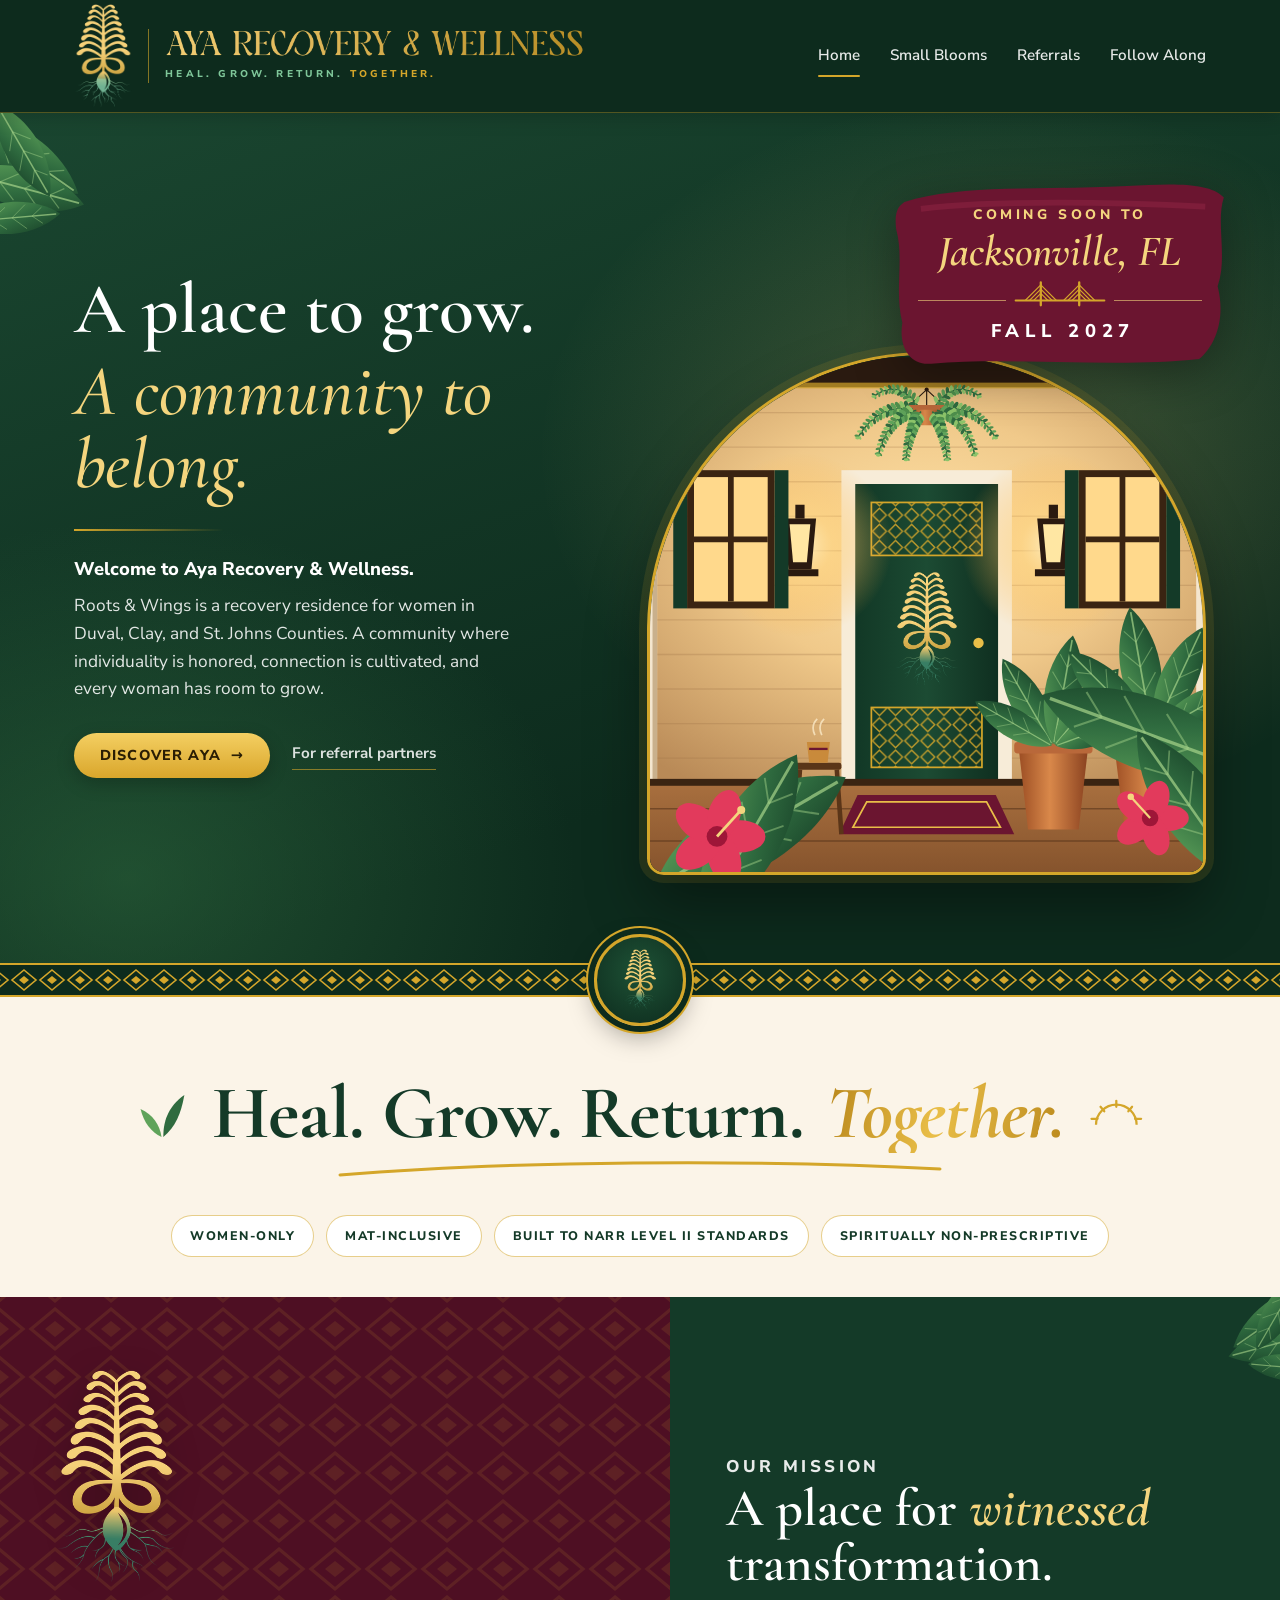
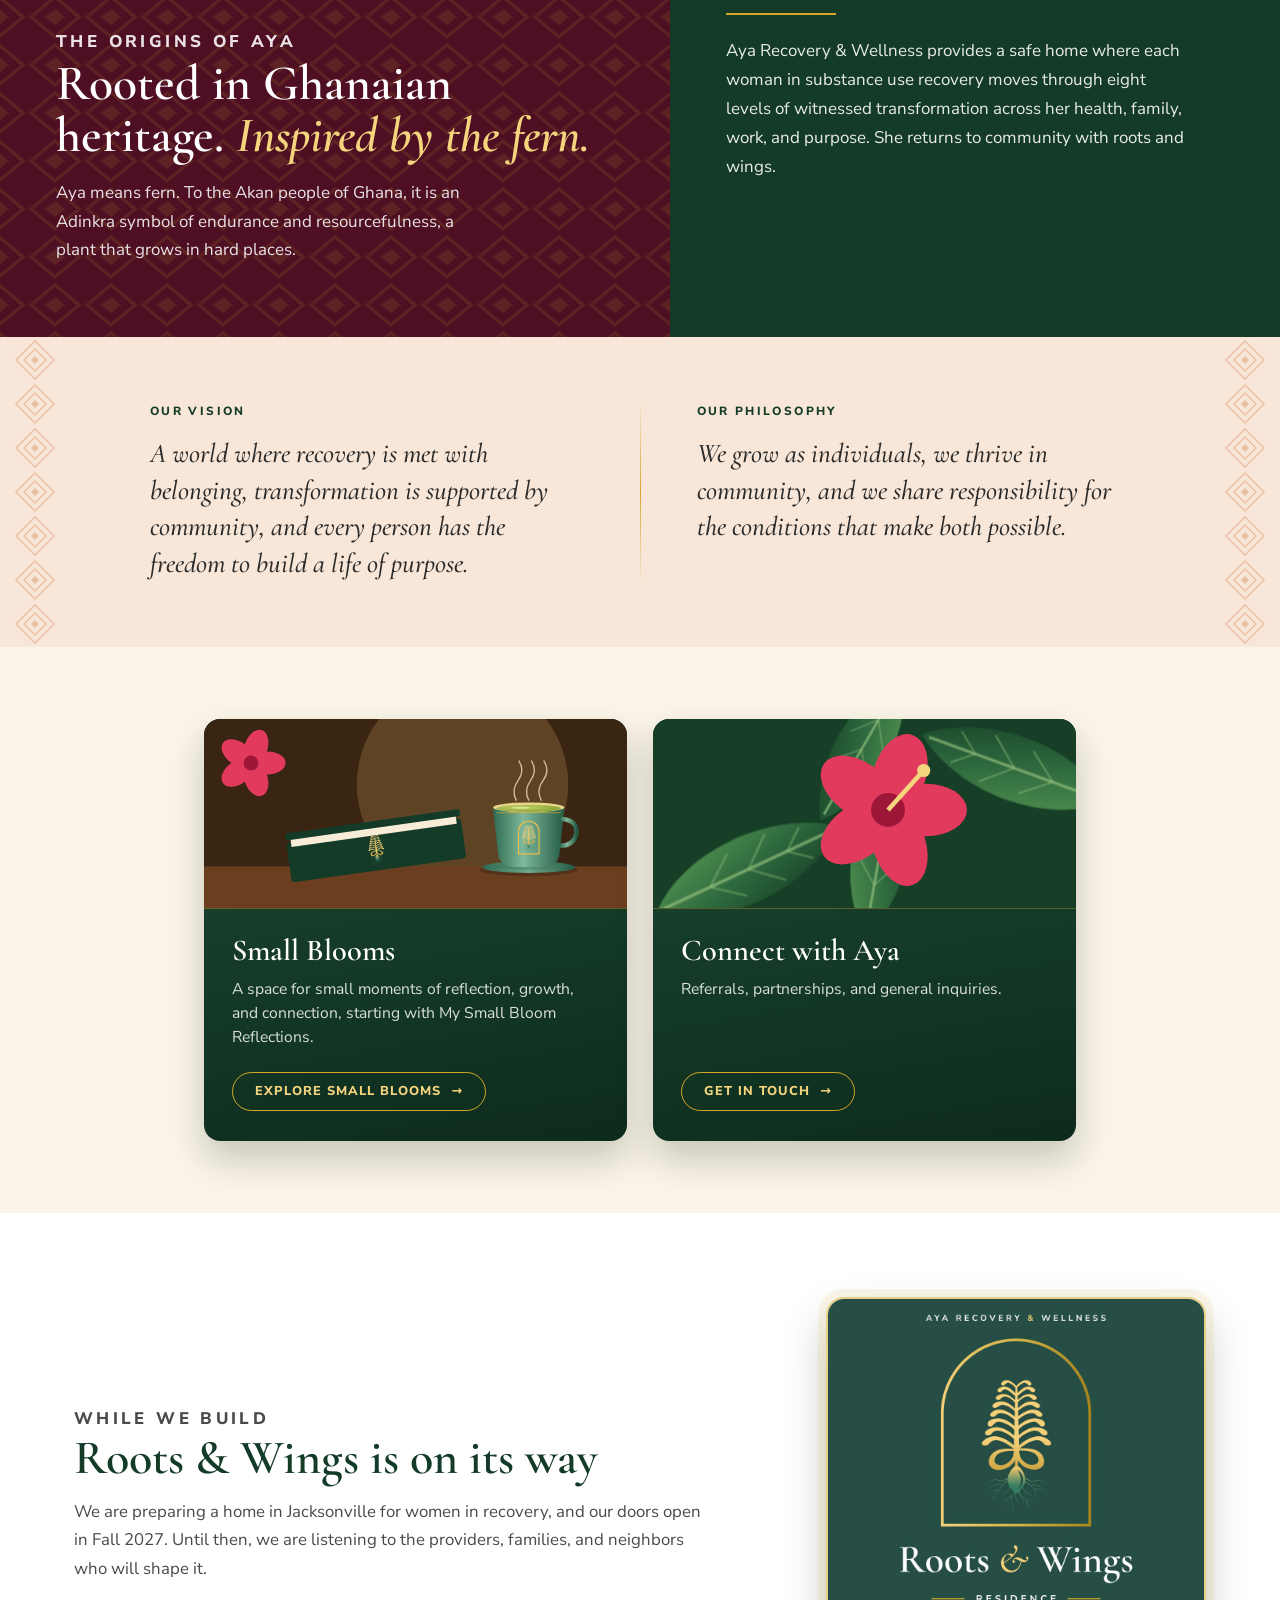
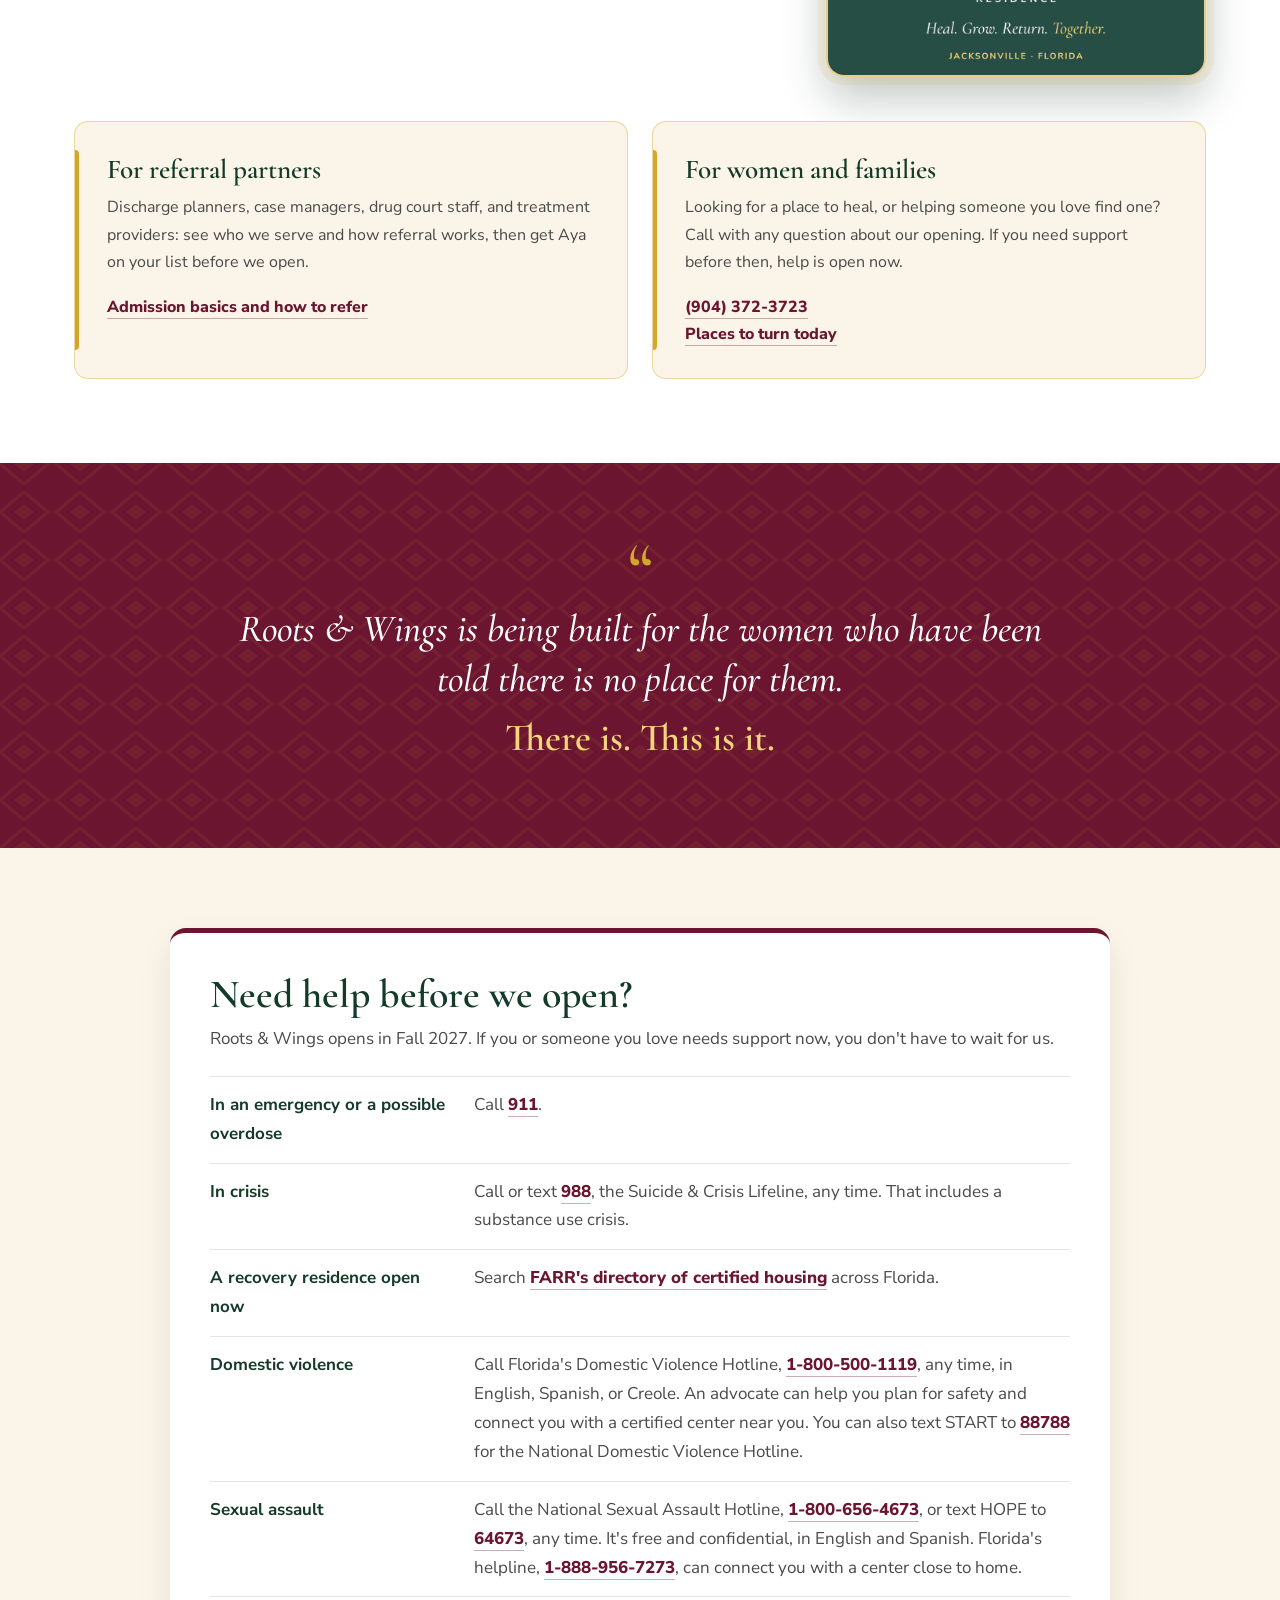
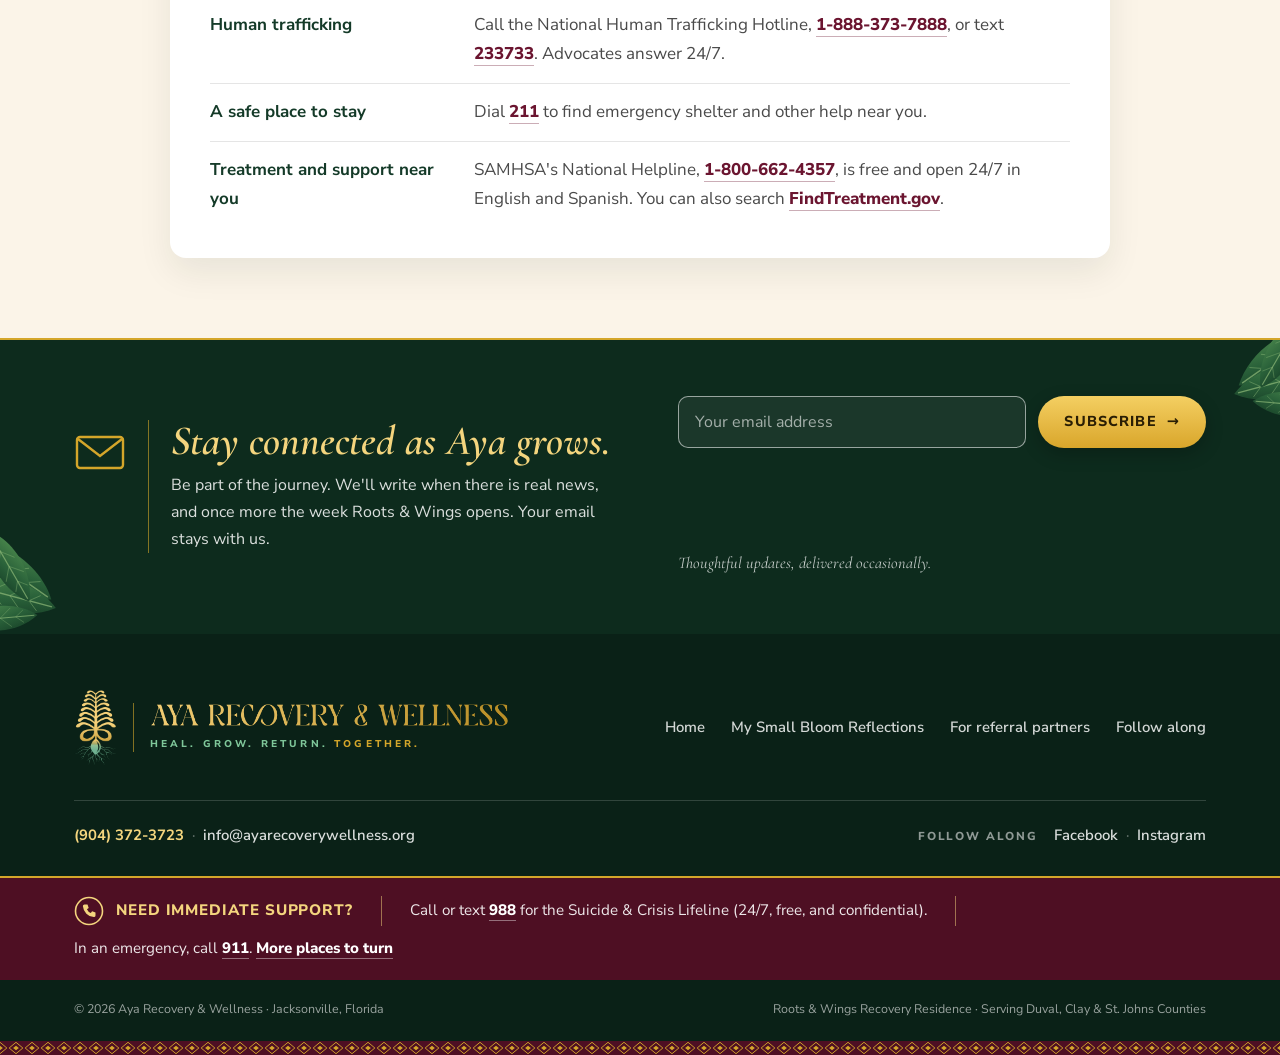
==== commit d9745882: "Porch Boston fern: fuller fronds with denser, broader leaflets Still eight fronds on the three-stran" ====
--- a/index.html
+++ b/index.html
@@ -160,15 +160,15 @@
               <use href="#leaf" width="90" height="34" transform="rotate(-30) translate(0 -17)"/>
             </g>
           </g>
-          <!-- hanging Boston fern: eight fronds, two arching up and six spilling down -->
+          <!-- hanging Boston fern: eight full fronds, two arching up and six spilling down -->
           <g>
             <circle cx="300" cy="80" r="1.8" fill="#2A1A10"/>
             <path d="M300 80 285 94M300 80V94M300 80 315 94" stroke="#2A1A10" stroke-width="1" fill="none"/>
-            <g><path d="M294 95Q280 74 262 86" stroke="#2F6B3F" stroke-width="1.1" fill="none"/><ellipse cx="285.5" cy="87.7" rx="2.3" ry="1.0" transform="rotate(-196 285.5 87.7)" fill="#8CC46A"/><ellipse cx="287.8" cy="85.2" rx="2.3" ry="1.0" transform="rotate(-80 287.8 85.2)" fill="#4E8F4C"/><ellipse cx="282.5" cy="85.4" rx="2.1" ry="0.9" transform="rotate(-205 282.5 85.4)" fill="#4E8F4C"/><ellipse cx="284.2" cy="82.7" rx="2.1" ry="0.9" transform="rotate(-89 284.2 82.7)" fill="#5FA35A"/><ellipse cx="279.4" cy="83.9" rx="2.0" ry="0.9" transform="rotate(-216 279.4 83.9)" fill="#5FA35A"/><ellipse cx="280.5" cy="81.2" rx="2.0" ry="0.9" transform="rotate(-100 280.5 81.2)" fill="#2F6B3F"/><ellipse cx="276.3" cy="83.1" rx="1.8" ry="0.8" transform="rotate(-228 276.3 83.1)" fill="#2F6B3F"/><ellipse cx="276.8" cy="80.4" rx="1.8" ry="0.8" transform="rotate(-112 276.8 80.4)" fill="#8CC46A"/><ellipse cx="273.1" cy="82.9" rx="1.7" ry="0.7" transform="rotate(120 273.1 82.9)" fill="#8CC46A"/><ellipse cx="273.0" cy="80.4" rx="1.7" ry="0.7" transform="rotate(236 273.0 80.4)" fill="#4E8F4C"/><ellipse cx="269.8" cy="83.5" rx="1.5" ry="0.7" transform="rotate(108 269.8 83.5)" fill="#4E8F4C"/><ellipse cx="269.3" cy="81.3" rx="1.5" ry="0.7" transform="rotate(224 269.3 81.3)" fill="#5FA35A"/><ellipse cx="266.4" cy="84.7" rx="1.4" ry="0.6" transform="rotate(98 266.4 84.7)" fill="#5FA35A"/><ellipse cx="265.5" cy="82.8" rx="1.4" ry="0.6" transform="rotate(214 265.5 82.8)" fill="#2F6B3F"/><ellipse cx="262" cy="86" rx="1.6" ry="1.1" fill="#8CC46A"/></g>
-            <g><path d="M306 95Q320 74 338 86" stroke="#2F6B3F" stroke-width="1.1" fill="none"/><ellipse cx="312.2" cy="85.2" rx="2.3" ry="1.0" transform="rotate(-100 312.2 85.2)" fill="#4E8F4C"/><ellipse cx="314.5" cy="87.7" rx="2.3" ry="1.0" transform="rotate(16 314.5 87.7)" fill="#5FA35A"/><ellipse cx="315.8" cy="82.7" rx="2.1" ry="0.9" transform="rotate(-91 315.8 82.7)" fill="#5FA35A"/><ellipse cx="317.5" cy="85.4" rx="2.1" ry="0.9" transform="rotate(25 317.5 85.4)" fill="#2F6B3F"/><ellipse cx="319.5" cy="81.2" rx="2.0" ry="0.9" transform="rotate(-80 319.5 81.2)" fill="#2F6B3F"/><ellipse cx="320.6" cy="83.9" rx="2.0" ry="0.9" transform="rotate(36 320.6 83.9)" fill="#8CC46A"/><ellipse cx="323.2" cy="80.4" rx="1.8" ry="0.8" transform="rotate(-68 323.2 80.4)" fill="#8CC46A"/><ellipse cx="323.7" cy="83.1" rx="1.8" ry="0.8" transform="rotate(48 323.7 83.1)" fill="#4E8F4C"/><ellipse cx="327.0" cy="80.4" rx="1.7" ry="0.7" transform="rotate(-56 327.0 80.4)" fill="#4E8F4C"/><ellipse cx="326.9" cy="82.9" rx="1.7" ry="0.7" transform="rotate(60 326.9 82.9)" fill="#5FA35A"/><ellipse cx="330.7" cy="81.3" rx="1.5" ry="0.7" transform="rotate(-44 330.7 81.3)" fill="#5FA35A"/><ellipse cx="330.2" cy="83.5" rx="1.5" ry="0.7" transform="rotate(72 330.2 83.5)" fill="#2F6B3F"/><ellipse cx="334.5" cy="82.8" rx="1.4" ry="0.6" transform="rotate(-34 334.5 82.8)" fill="#2F6B3F"/><ellipse cx="333.6" cy="84.7" rx="1.4" ry="0.6" transform="rotate(82 333.6 84.7)" fill="#8CC46A"/><ellipse cx="338" cy="86" rx="1.6" ry="1.1" fill="#8CC46A"/></g>
+            <g><path d="M293 95Q276 70 254 86" stroke="#2F6B3F" stroke-width="1.4" fill="none"/><ellipse cx="287.7" cy="92.2" rx="3.5" ry="1.7" transform="rotate(-190 287.7 92.2)" fill="#2F6B3F"/><ellipse cx="291.8" cy="89.0" rx="3.5" ry="1.7" transform="rotate(-66 291.8 89.0)" fill="#8CC46A"/><ellipse cx="285.0" cy="89.1" rx="3.3" ry="1.7" transform="rotate(-195 285.0 89.1)" fill="#8CC46A"/><ellipse cx="288.6" cy="85.7" rx="3.3" ry="1.7" transform="rotate(-71 288.6 85.7)" fill="#4E8F4C"/><ellipse cx="282.3" cy="86.6" rx="3.2" ry="1.6" transform="rotate(-202 282.3 86.6)" fill="#4E8F4C"/><ellipse cx="285.4" cy="82.9" rx="3.2" ry="1.6" transform="rotate(-78 285.4 82.9)" fill="#5FA35A"/><ellipse cx="279.5" cy="84.6" rx="3.0" ry="1.5" transform="rotate(-209 279.5 84.6)" fill="#5FA35A"/><ellipse cx="282.0" cy="80.7" rx="3.0" ry="1.5" transform="rotate(-85 282.0 80.7)" fill="#2F6B3F"/><ellipse cx="276.7" cy="83.1" rx="2.9" ry="1.4" transform="rotate(-217 276.7 83.1)" fill="#2F6B3F"/><ellipse cx="278.6" cy="79.1" rx="2.9" ry="1.4" transform="rotate(-93 278.6 79.1)" fill="#8CC46A"/><ellipse cx="274.0" cy="82.2" rx="2.7" ry="1.4" transform="rotate(-227 274.0 82.2)" fill="#8CC46A"/><ellipse cx="275.1" cy="78.2" rx="2.7" ry="1.4" transform="rotate(-103 275.1 78.2)" fill="#4E8F4C"/><ellipse cx="271.1" cy="81.7" rx="2.6" ry="1.3" transform="rotate(-236 271.1 81.7)" fill="#4E8F4C"/><ellipse cx="271.5" cy="77.8" rx="2.6" ry="1.3" transform="rotate(-112 271.5 77.8)" fill="#5FA35A"/><ellipse cx="268.2" cy="81.7" rx="2.4" ry="1.2" transform="rotate(114 268.2 81.7)" fill="#5FA35A"/><ellipse cx="268.0" cy="78.0" rx="2.4" ry="1.2" transform="rotate(238 268.0 78.0)" fill="#2F6B3F"/><ellipse cx="265.2" cy="82.2" rx="2.3" ry="1.1" transform="rotate(105 265.2 82.2)" fill="#2F6B3F"/><ellipse cx="264.5" cy="78.8" rx="2.3" ry="1.1" transform="rotate(229 264.5 78.8)" fill="#8CC46A"/><ellipse cx="262.1" cy="83.2" rx="2.1" ry="1.1" transform="rotate(97 262.1 83.2)" fill="#8CC46A"/><ellipse cx="260.9" cy="80.1" rx="2.1" ry="1.1" transform="rotate(221 260.9 80.1)" fill="#4E8F4C"/><ellipse cx="258.9" cy="84.6" rx="2.0" ry="1.0" transform="rotate(90 258.9 84.6)" fill="#4E8F4C"/><ellipse cx="257.4" cy="82.0" rx="2.0" ry="1.0" transform="rotate(214 257.4 82.0)" fill="#5FA35A"/><ellipse cx="255.5" cy="86.7" rx="1.8" ry="0.9" transform="rotate(84 255.5 86.7)" fill="#5FA35A"/><ellipse cx="253.9" cy="84.3" rx="1.8" ry="0.9" transform="rotate(208 253.9 84.3)" fill="#2F6B3F"/><ellipse cx="254" cy="86" rx="2" ry="1.3" fill="#8CC46A"/></g>
+            <g><path d="M307 95Q324 70 346 86" stroke="#2F6B3F" stroke-width="1.4" fill="none"/><ellipse cx="308.2" cy="89.0" rx="3.5" ry="1.7" transform="rotate(-114 308.2 89.0)" fill="#8CC46A"/><ellipse cx="312.3" cy="92.2" rx="3.5" ry="1.7" transform="rotate(10 312.3 92.2)" fill="#4E8F4C"/><ellipse cx="311.4" cy="85.7" rx="3.3" ry="1.7" transform="rotate(-109 311.4 85.7)" fill="#4E8F4C"/><ellipse cx="315.0" cy="89.1" rx="3.3" ry="1.7" transform="rotate(15 315.0 89.1)" fill="#5FA35A"/><ellipse cx="314.6" cy="82.9" rx="3.2" ry="1.6" transform="rotate(-102 314.6 82.9)" fill="#5FA35A"/><ellipse cx="317.7" cy="86.6" rx="3.2" ry="1.6" transform="rotate(22 317.7 86.6)" fill="#2F6B3F"/><ellipse cx="318.0" cy="80.7" rx="3.0" ry="1.5" transform="rotate(-95 318.0 80.7)" fill="#2F6B3F"/><ellipse cx="320.5" cy="84.6" rx="3.0" ry="1.5" transform="rotate(29 320.5 84.6)" fill="#8CC46A"/><ellipse cx="321.4" cy="79.1" rx="2.9" ry="1.4" transform="rotate(-87 321.4 79.1)" fill="#8CC46A"/><ellipse cx="323.3" cy="83.1" rx="2.9" ry="1.4" transform="rotate(37 323.3 83.1)" fill="#4E8F4C"/><ellipse cx="324.9" cy="78.2" rx="2.7" ry="1.4" transform="rotate(-77 324.9 78.2)" fill="#4E8F4C"/><ellipse cx="326.0" cy="82.2" rx="2.7" ry="1.4" transform="rotate(47 326.0 82.2)" fill="#5FA35A"/><ellipse cx="328.5" cy="77.8" rx="2.6" ry="1.3" transform="rotate(-68 328.5 77.8)" fill="#5FA35A"/><ellipse cx="328.9" cy="81.7" rx="2.6" ry="1.3" transform="rotate(56 328.9 81.7)" fill="#2F6B3F"/><ellipse cx="332.0" cy="78.0" rx="2.4" ry="1.2" transform="rotate(-58 332.0 78.0)" fill="#2F6B3F"/><ellipse cx="331.8" cy="81.7" rx="2.4" ry="1.2" transform="rotate(66 331.8 81.7)" fill="#8CC46A"/><ellipse cx="335.5" cy="78.8" rx="2.3" ry="1.1" transform="rotate(-49 335.5 78.8)" fill="#8CC46A"/><ellipse cx="334.8" cy="82.2" rx="2.3" ry="1.1" transform="rotate(75 334.8 82.2)" fill="#4E8F4C"/><ellipse cx="339.1" cy="80.1" rx="2.1" ry="1.1" transform="rotate(-41 339.1 80.1)" fill="#4E8F4C"/><ellipse cx="337.9" cy="83.2" rx="2.1" ry="1.1" transform="rotate(83 337.9 83.2)" fill="#5FA35A"/><ellipse cx="342.6" cy="82.0" rx="2.0" ry="1.0" transform="rotate(-34 342.6 82.0)" fill="#5FA35A"/><ellipse cx="341.1" cy="84.6" rx="2.0" ry="1.0" transform="rotate(90 341.1 84.6)" fill="#2F6B3F"/><ellipse cx="346.1" cy="84.3" rx="1.8" ry="0.9" transform="rotate(-28 346.1 84.3)" fill="#2F6B3F"/><ellipse cx="344.5" cy="86.7" rx="1.8" ry="0.9" transform="rotate(96 344.5 86.7)" fill="#8CC46A"/><ellipse cx="346" cy="86" rx="2" ry="1.3" fill="#8CC46A"/></g>
             <path d="M285 96H315L310 111H290Z" fill="url(#pot)"/>
             <rect x="283" y="93.5" width="34" height="4" rx="1.5" fill="#B9683A"/>
-            <g><path d="M288 97Q262 94 246 124" stroke="#2F6B3F" stroke-width="1.1" fill="none"/><ellipse cx="276.8" cy="99.2" rx="2.5" ry="1.1" transform="rotate(113 276.8 99.2)" fill="#2F6B3F"/><ellipse cx="276.2" cy="95.5" rx="2.5" ry="1.1" transform="rotate(229 276.2 95.5)" fill="#8CC46A"/><ellipse cx="273.1" cy="100.1" rx="2.4" ry="1.0" transform="rotate(106 273.1 100.1)" fill="#8CC46A"/><ellipse cx="272.1" cy="96.6" rx="2.4" ry="1.0" transform="rotate(222 272.1 96.6)" fill="#4E8F4C"/><ellipse cx="269.5" cy="101.4" rx="2.3" ry="1.0" transform="rotate(99 269.5 101.4)" fill="#4E8F4C"/><ellipse cx="268.1" cy="98.3" rx="2.3" ry="1.0" transform="rotate(215 268.1 98.3)" fill="#5FA35A"/><ellipse cx="266.0" cy="103.2" rx="2.1" ry="0.9" transform="rotate(92 266.0 103.2)" fill="#5FA35A"/><ellipse cx="264.4" cy="100.4" rx="2.1" ry="0.9" transform="rotate(208 264.4 100.4)" fill="#2F6B3F"/><ellipse cx="262.6" cy="105.4" rx="2.0" ry="0.9" transform="rotate(86 262.6 105.4)" fill="#2F6B3F"/><ellipse cx="260.8" cy="103.0" rx="2.0" ry="0.9" transform="rotate(202 260.8 103.0)" fill="#8CC46A"/><ellipse cx="259.3" cy="108.1" rx="1.9" ry="0.8" transform="rotate(80 259.3 108.1)" fill="#8CC46A"/><ellipse cx="257.4" cy="106.1" rx="1.9" ry="0.8" transform="rotate(196 257.4 106.1)" fill="#4E8F4C"/><ellipse cx="256.1" cy="111.3" rx="1.7" ry="0.7" transform="rotate(74 256.1 111.3)" fill="#4E8F4C"/><ellipse cx="254.2" cy="109.6" rx="1.7" ry="0.7" transform="rotate(190 254.2 109.6)" fill="#5FA35A"/><ellipse cx="253.0" cy="115.0" rx="1.6" ry="0.7" transform="rotate(69 253.0 115.0)" fill="#5FA35A"/><ellipse cx="251.1" cy="113.6" rx="1.6" ry="0.7" transform="rotate(185 251.1 113.6)" fill="#2F6B3F"/><ellipse cx="250.1" cy="119.2" rx="1.4" ry="0.6" transform="rotate(65 250.1 119.2)" fill="#2F6B3F"/><ellipse cx="248.2" cy="118.0" rx="1.4" ry="0.6" transform="rotate(181 248.2 118.0)" fill="#8CC46A"/><ellipse cx="246" cy="124" rx="1.6" ry="1.1" fill="#8CC46A"/></g><g><path d="M291 98Q270 104 264 138" stroke="#2F6B3F" stroke-width="1.1" fill="none"/><ellipse cx="283.0" cy="103.9" rx="2.5" ry="1.1" transform="rotate(89 283.0 103.9)" fill="#8CC46A"/><ellipse cx="280.9" cy="100.7" rx="2.5" ry="1.1" transform="rotate(205 280.9 100.7)" fill="#4E8F4C"/><ellipse cx="280.3" cy="106.0" rx="2.4" ry="1.0" transform="rotate(82 280.3 106.0)" fill="#4E8F4C"/><ellipse cx="278.0" cy="103.3" rx="2.4" ry="1.0" transform="rotate(198 278.0 103.3)" fill="#5FA35A"/><ellipse cx="277.8" cy="108.5" rx="2.3" ry="1.0" transform="rotate(75 277.8 108.5)" fill="#5FA35A"/><ellipse cx="275.3" cy="106.2" rx="2.3" ry="1.0" transform="rotate(191 275.3 106.2)" fill="#2F6B3F"/><ellipse cx="275.4" cy="111.3" rx="2.1" ry="0.9" transform="rotate(68 275.4 111.3)" fill="#2F6B3F"/><ellipse cx="272.9" cy="109.4" rx="2.1" ry="0.9" transform="rotate(184 272.9 109.4)" fill="#8CC46A"/><ellipse cx="273.2" cy="114.6" rx="2.0" ry="0.9" transform="rotate(63 273.2 114.6)" fill="#8CC46A"/><ellipse cx="270.7" cy="113.1" rx="2.0" ry="0.9" transform="rotate(179 270.7 113.1)" fill="#4E8F4C"/><ellipse cx="271.2" cy="118.3" rx="1.9" ry="0.8" transform="rotate(58 271.2 118.3)" fill="#4E8F4C"/><ellipse cx="268.7" cy="117.1" rx="1.9" ry="0.8" transform="rotate(174 268.7 117.1)" fill="#5FA35A"/><ellipse cx="269.4" cy="122.5" rx="1.7" ry="0.7" transform="rotate(53 269.4 122.5)" fill="#5FA35A"/><ellipse cx="267.0" cy="121.5" rx="1.7" ry="0.7" transform="rotate(169 267.0 121.5)" fill="#2F6B3F"/><ellipse cx="267.8" cy="127.0" rx="1.6" ry="0.7" transform="rotate(49 267.8 127.0)" fill="#2F6B3F"/><ellipse cx="265.5" cy="126.3" rx="1.6" ry="0.7" transform="rotate(165 265.5 126.3)" fill="#8CC46A"/><ellipse cx="266.3" cy="132.0" rx="1.4" ry="0.6" transform="rotate(46 266.3 132.0)" fill="#8CC46A"/><ellipse cx="264.2" cy="131.5" rx="1.4" ry="0.6" transform="rotate(162 264.2 131.5)" fill="#4E8F4C"/><ellipse cx="264" cy="138" rx="1.6" ry="1.1" fill="#8CC46A"/></g><g><path d="M295 99Q287 113 285 142" stroke="#2F6B3F" stroke-width="1.1" fill="none"/><ellipse cx="293.3" cy="107.2" rx="2.5" ry="1.1" transform="rotate(54 293.3 107.2)" fill="#4E8F4C"/><ellipse cx="289.8" cy="105.8" rx="2.5" ry="1.1" transform="rotate(170 289.8 105.8)" fill="#5FA35A"/><ellipse cx="292.2" cy="110.1" rx="2.4" ry="1.0" transform="rotate(51 292.2 110.1)" fill="#5FA35A"/><ellipse cx="288.8" cy="108.9" rx="2.4" ry="1.0" transform="rotate(167 288.8 108.9)" fill="#2F6B3F"/><ellipse cx="291.1" cy="113.2" rx="2.3" ry="1.0" transform="rotate(48 291.1 113.2)" fill="#2F6B3F"/><ellipse cx="287.9" cy="112.3" rx="2.3" ry="1.0" transform="rotate(164 287.9 112.3)" fill="#8CC46A"/><ellipse cx="290.2" cy="116.6" rx="2.1" ry="0.9" transform="rotate(46 290.2 116.6)" fill="#8CC46A"/><ellipse cx="287.1" cy="115.8" rx="2.1" ry="0.9" transform="rotate(162 287.1 115.8)" fill="#4E8F4C"/><ellipse cx="289.3" cy="120.2" rx="2.0" ry="0.9" transform="rotate(44 289.3 120.2)" fill="#4E8F4C"/><ellipse cx="286.4" cy="119.5" rx="2.0" ry="0.9" transform="rotate(160 286.4 119.5)" fill="#5FA35A"/><ellipse cx="288.5" cy="124.0" rx="1.9" ry="0.8" transform="rotate(42 288.5 124.0)" fill="#5FA35A"/><ellipse cx="285.7" cy="123.5" rx="1.9" ry="0.8" transform="rotate(158 285.7 123.5)" fill="#2F6B3F"/><ellipse cx="287.7" cy="128.0" rx="1.7" ry="0.7" transform="rotate(40 287.7 128.0)" fill="#2F6B3F"/><ellipse cx="285.2" cy="127.6" rx="1.7" ry="0.7" transform="rotate(156 285.2 127.6)" fill="#8CC46A"/><ellipse cx="287.1" cy="132.3" rx="1.6" ry="0.7" transform="rotate(39 287.1 132.3)" fill="#8CC46A"/><ellipse cx="284.7" cy="132.0" rx="1.6" ry="0.7" transform="rotate(155 284.7 132.0)" fill="#4E8F4C"/><ellipse cx="286.5" cy="136.8" rx="1.4" ry="0.6" transform="rotate(37 286.5 136.8)" fill="#4E8F4C"/><ellipse cx="284.3" cy="136.6" rx="1.4" ry="0.6" transform="rotate(153 284.3 136.6)" fill="#5FA35A"/><ellipse cx="285" cy="142" rx="1.6" ry="1.1" fill="#8CC46A"/></g><g><path d="M312 97Q338 94 354 124" stroke="#2F6B3F" stroke-width="1.1" fill="none"/><ellipse cx="323.8" cy="95.5" rx="2.5" ry="1.1" transform="rotate(-49 323.8 95.5)" fill="#5FA35A"/><ellipse cx="323.2" cy="99.2" rx="2.5" ry="1.1" transform="rotate(67 323.2 99.2)" fill="#2F6B3F"/><ellipse cx="327.9" cy="96.6" rx="2.4" ry="1.0" transform="rotate(-42 327.9 96.6)" fill="#2F6B3F"/><ellipse cx="326.9" cy="100.1" rx="2.4" ry="1.0" transform="rotate(74 326.9 100.1)" fill="#8CC46A"/><ellipse cx="331.9" cy="98.3" rx="2.3" ry="1.0" transform="rotate(-35 331.9 98.3)" fill="#8CC46A"/><ellipse cx="330.5" cy="101.4" rx="2.3" ry="1.0" transform="rotate(81 330.5 101.4)" fill="#4E8F4C"/><ellipse cx="335.6" cy="100.4" rx="2.1" ry="0.9" transform="rotate(-28 335.6 100.4)" fill="#4E8F4C"/><ellipse cx="334.0" cy="103.2" rx="2.1" ry="0.9" transform="rotate(88 334.0 103.2)" fill="#5FA35A"/><ellipse cx="339.2" cy="103.0" rx="2.0" ry="0.9" transform="rotate(-22 339.2 103.0)" fill="#5FA35A"/><ellipse cx="337.4" cy="105.4" rx="2.0" ry="0.9" transform="rotate(94 337.4 105.4)" fill="#2F6B3F"/><ellipse cx="342.6" cy="106.1" rx="1.9" ry="0.8" transform="rotate(-16 342.6 106.1)" fill="#2F6B3F"/><ellipse cx="340.7" cy="108.1" rx="1.9" ry="0.8" transform="rotate(100 340.7 108.1)" fill="#8CC46A"/><ellipse cx="345.8" cy="109.6" rx="1.7" ry="0.7" transform="rotate(-10 345.8 109.6)" fill="#8CC46A"/><ellipse cx="343.9" cy="111.3" rx="1.7" ry="0.7" transform="rotate(106 343.9 111.3)" fill="#4E8F4C"/><ellipse cx="348.9" cy="113.6" rx="1.6" ry="0.7" transform="rotate(-5 348.9 113.6)" fill="#4E8F4C"/><ellipse cx="347.0" cy="115.0" rx="1.6" ry="0.7" transform="rotate(111 347.0 115.0)" fill="#5FA35A"/><ellipse cx="351.8" cy="118.0" rx="1.4" ry="0.6" transform="rotate(-1 351.8 118.0)" fill="#5FA35A"/><ellipse cx="349.9" cy="119.2" rx="1.4" ry="0.6" transform="rotate(115 349.9 119.2)" fill="#2F6B3F"/><ellipse cx="354" cy="124" rx="1.6" ry="1.1" fill="#8CC46A"/></g><g><path d="M309 98Q330 104 336 138" stroke="#2F6B3F" stroke-width="1.1" fill="none"/><ellipse cx="319.1" cy="100.7" rx="2.5" ry="1.1" transform="rotate(-25 319.1 100.7)" fill="#2F6B3F"/><ellipse cx="317.0" cy="103.9" rx="2.5" ry="1.1" transform="rotate(91 317.0 103.9)" fill="#8CC46A"/><ellipse cx="322.0" cy="103.3" rx="2.4" ry="1.0" transform="rotate(-18 322.0 103.3)" fill="#8CC46A"/><ellipse cx="319.7" cy="106.0" rx="2.4" ry="1.0" transform="rotate(98 319.7 106.0)" fill="#4E8F4C"/><ellipse cx="324.7" cy="106.2" rx="2.3" ry="1.0" transform="rotate(-11 324.7 106.2)" fill="#4E8F4C"/><ellipse cx="322.2" cy="108.5" rx="2.3" ry="1.0" transform="rotate(105 322.2 108.5)" fill="#5FA35A"/><ellipse cx="327.1" cy="109.4" rx="2.1" ry="0.9" transform="rotate(-4 327.1 109.4)" fill="#5FA35A"/><ellipse cx="324.6" cy="111.3" rx="2.1" ry="0.9" transform="rotate(112 324.6 111.3)" fill="#2F6B3F"/><ellipse cx="329.3" cy="113.1" rx="2.0" ry="0.9" transform="rotate(1 329.3 113.1)" fill="#2F6B3F"/><ellipse cx="326.8" cy="114.6" rx="2.0" ry="0.9" transform="rotate(117 326.8 114.6)" fill="#8CC46A"/><ellipse cx="331.3" cy="117.1" rx="1.9" ry="0.8" transform="rotate(6 331.3 117.1)" fill="#8CC46A"/><ellipse cx="328.8" cy="118.3" rx="1.9" ry="0.8" transform="rotate(122 328.8 118.3)" fill="#4E8F4C"/><ellipse cx="333.0" cy="121.5" rx="1.7" ry="0.7" transform="rotate(11 333.0 121.5)" fill="#4E8F4C"/><ellipse cx="330.6" cy="122.5" rx="1.7" ry="0.7" transform="rotate(127 330.6 122.5)" fill="#5FA35A"/><ellipse cx="334.5" cy="126.3" rx="1.6" ry="0.7" transform="rotate(15 334.5 126.3)" fill="#5FA35A"/><ellipse cx="332.2" cy="127.0" rx="1.6" ry="0.7" transform="rotate(131 332.2 127.0)" fill="#2F6B3F"/><ellipse cx="335.8" cy="131.5" rx="1.4" ry="0.6" transform="rotate(18 335.8 131.5)" fill="#2F6B3F"/><ellipse cx="333.7" cy="132.0" rx="1.4" ry="0.6" transform="rotate(134 333.7 132.0)" fill="#8CC46A"/><ellipse cx="336" cy="138" rx="1.6" ry="1.1" fill="#8CC46A"/></g><g><path d="M305 99Q313 113 315 142" stroke="#2F6B3F" stroke-width="1.1" fill="none"/><ellipse cx="310.2" cy="105.8" rx="2.5" ry="1.1" transform="rotate(10 310.2 105.8)" fill="#8CC46A"/><ellipse cx="306.7" cy="107.2" rx="2.5" ry="1.1" transform="rotate(126 306.7 107.2)" fill="#4E8F4C"/><ellipse cx="311.2" cy="108.9" rx="2.4" ry="1.0" transform="rotate(13 311.2 108.9)" fill="#4E8F4C"/><ellipse cx="307.8" cy="110.1" rx="2.4" ry="1.0" transform="rotate(129 307.8 110.1)" fill="#5FA35A"/><ellipse cx="312.1" cy="112.3" rx="2.3" ry="1.0" transform="rotate(16 312.1 112.3)" fill="#5FA35A"/><ellipse cx="308.9" cy="113.2" rx="2.3" ry="1.0" transform="rotate(132 308.9 113.2)" fill="#2F6B3F"/><ellipse cx="312.9" cy="115.8" rx="2.1" ry="0.9" transform="rotate(18 312.9 115.8)" fill="#2F6B3F"/><ellipse cx="309.8" cy="116.6" rx="2.1" ry="0.9" transform="rotate(134 309.8 116.6)" fill="#8CC46A"/><ellipse cx="313.6" cy="119.5" rx="2.0" ry="0.9" transform="rotate(20 313.6 119.5)" fill="#8CC46A"/><ellipse cx="310.7" cy="120.2" rx="2.0" ry="0.9" transform="rotate(136 310.7 120.2)" fill="#4E8F4C"/><ellipse cx="314.3" cy="123.5" rx="1.9" ry="0.8" transform="rotate(22 314.3 123.5)" fill="#4E8F4C"/><ellipse cx="311.5" cy="124.0" rx="1.9" ry="0.8" transform="rotate(138 311.5 124.0)" fill="#5FA35A"/><ellipse cx="314.8" cy="127.6" rx="1.7" ry="0.7" transform="rotate(24 314.8 127.6)" fill="#5FA35A"/><ellipse cx="312.3" cy="128.0" rx="1.7" ry="0.7" transform="rotate(140 312.3 128.0)" fill="#2F6B3F"/><ellipse cx="315.3" cy="132.0" rx="1.6" ry="0.7" transform="rotate(25 315.3 132.0)" fill="#2F6B3F"/><ellipse cx="312.9" cy="132.3" rx="1.6" ry="0.7" transform="rotate(141 312.9 132.3)" fill="#8CC46A"/><ellipse cx="315.7" cy="136.6" rx="1.4" ry="0.6" transform="rotate(27 315.7 136.6)" fill="#8CC46A"/><ellipse cx="313.5" cy="136.8" rx="1.4" ry="0.6" transform="rotate(143 313.5 136.8)" fill="#4E8F4C"/><ellipse cx="315" cy="142" rx="1.6" ry="1.1" fill="#8CC46A"/></g>
+            <g><path d="M288 97Q258 92 240 122" stroke="#2F6B3F" stroke-width="1.4" fill="none"/><ellipse cx="282.1" cy="99.2" rx="3.8" ry="1.9" transform="rotate(-237 282.1 99.2)" fill="#5FA35A"/><ellipse cx="282.6" cy="93.4" rx="3.8" ry="1.9" transform="rotate(-113 282.6 93.4)" fill="#2F6B3F"/><ellipse cx="278.6" cy="99.1" rx="3.7" ry="1.9" transform="rotate(-241 278.6 99.1)" fill="#2F6B3F"/><ellipse cx="278.7" cy="93.5" rx="3.7" ry="1.9" transform="rotate(-117 278.7 93.5)" fill="#8CC46A"/><ellipse cx="275.3" cy="99.2" rx="3.6" ry="1.8" transform="rotate(114 275.3 99.2)" fill="#8CC46A"/><ellipse cx="274.9" cy="93.8" rx="3.6" ry="1.8" transform="rotate(238 274.9 93.8)" fill="#4E8F4C"/><ellipse cx="272.1" cy="99.6" rx="3.4" ry="1.7" transform="rotate(109 272.1 99.6)" fill="#4E8F4C"/><ellipse cx="271.3" cy="94.4" rx="3.4" ry="1.7" transform="rotate(233 271.3 94.4)" fill="#5FA35A"/><ellipse cx="269.0" cy="100.2" rx="3.3" ry="1.7" transform="rotate(104 269.0 100.2)" fill="#5FA35A"/><ellipse cx="267.8" cy="95.4" rx="3.3" ry="1.7" transform="rotate(228 267.8 95.4)" fill="#2F6B3F"/><ellipse cx="265.9" cy="101.2" rx="3.2" ry="1.6" transform="rotate(99 265.9 101.2)" fill="#2F6B3F"/><ellipse cx="264.3" cy="96.6" rx="3.2" ry="1.6" transform="rotate(223 264.3 96.6)" fill="#8CC46A"/><ellipse cx="263.0" cy="102.3" rx="3.1" ry="1.5" transform="rotate(94 263.0 102.3)" fill="#8CC46A"/><ellipse cx="261.1" cy="98.1" rx="3.1" ry="1.5" transform="rotate(218 261.1 98.1)" fill="#4E8F4C"/><ellipse cx="260.1" cy="103.8" rx="2.9" ry="1.5" transform="rotate(89 260.1 103.8)" fill="#4E8F4C"/><ellipse cx="257.9" cy="99.9" rx="2.9" ry="1.5" transform="rotate(213 257.9 99.9)" fill="#5FA35A"/><ellipse cx="257.3" cy="105.5" rx="2.8" ry="1.4" transform="rotate(84 257.3 105.5)" fill="#5FA35A"/><ellipse cx="254.9" cy="102.0" rx="2.8" ry="1.4" transform="rotate(208 254.9 102.0)" fill="#2F6B3F"/><ellipse cx="254.6" cy="107.5" rx="2.7" ry="1.3" transform="rotate(79 254.6 107.5)" fill="#2F6B3F"/><ellipse cx="252.0" cy="104.3" rx="2.7" ry="1.3" transform="rotate(203 252.0 104.3)" fill="#8CC46A"/><ellipse cx="251.9" cy="109.8" rx="2.6" ry="1.3" transform="rotate(75 251.9 109.8)" fill="#8CC46A"/><ellipse cx="249.3" cy="106.9" rx="2.6" ry="1.3" transform="rotate(199 249.3 106.9)" fill="#4E8F4C"/><ellipse cx="249.3" cy="112.3" rx="2.4" ry="1.2" transform="rotate(71 249.3 112.3)" fill="#4E8F4C"/><ellipse cx="246.6" cy="109.8" rx="2.4" ry="1.2" transform="rotate(195 246.6 109.8)" fill="#5FA35A"/><ellipse cx="246.8" cy="115.2" rx="2.3" ry="1.1" transform="rotate(67 246.8 115.2)" fill="#5FA35A"/><ellipse cx="244.1" cy="113.0" rx="2.3" ry="1.1" transform="rotate(191 244.1 113.0)" fill="#2F6B3F"/><ellipse cx="244.3" cy="118.3" rx="2.2" ry="1.1" transform="rotate(64 244.3 118.3)" fill="#2F6B3F"/><ellipse cx="241.7" cy="116.4" rx="2.2" ry="1.1" transform="rotate(188 241.7 116.4)" fill="#8CC46A"/><ellipse cx="242.0" cy="121.8" rx="2.0" ry="1.0" transform="rotate(60 242.0 121.8)" fill="#8CC46A"/><ellipse cx="239.3" cy="120.1" rx="2.0" ry="1.0" transform="rotate(184 239.3 120.1)" fill="#4E8F4C"/><ellipse cx="240" cy="122" rx="2" ry="1.3" fill="#8CC46A"/></g><g><path d="M291 98Q266 104 258 137" stroke="#2F6B3F" stroke-width="1.4" fill="none"/><ellipse cx="287.0" cy="102.2" rx="3.8" ry="1.9" transform="rotate(100 287.0 102.2)" fill="#2F6B3F"/><ellipse cx="285.2" cy="96.7" rx="3.8" ry="1.9" transform="rotate(224 285.2 96.7)" fill="#8CC46A"/><ellipse cx="284.3" cy="103.3" rx="3.7" ry="1.9" transform="rotate(95 284.3 103.3)" fill="#8CC46A"/><ellipse cx="282.1" cy="98.1" rx="3.7" ry="1.9" transform="rotate(219 282.1 98.1)" fill="#4E8F4C"/><ellipse cx="281.7" cy="104.5" rx="3.6" ry="1.8" transform="rotate(90 281.7 104.5)" fill="#4E8F4C"/><ellipse cx="279.2" cy="99.7" rx="3.6" ry="1.8" transform="rotate(214 279.2 99.7)" fill="#5FA35A"/><ellipse cx="279.3" cy="106.0" rx="3.4" ry="1.7" transform="rotate(85 279.3 106.0)" fill="#5FA35A"/><ellipse cx="276.5" cy="101.6" rx="3.4" ry="1.7" transform="rotate(209 276.5 101.6)" fill="#2F6B3F"/><ellipse cx="276.9" cy="107.6" rx="3.3" ry="1.7" transform="rotate(81 276.9 107.6)" fill="#2F6B3F"/><ellipse cx="273.9" cy="103.6" rx="3.3" ry="1.7" transform="rotate(205 273.9 103.6)" fill="#8CC46A"/><ellipse cx="274.7" cy="109.5" rx="3.2" ry="1.6" transform="rotate(76 274.7 109.5)" fill="#8CC46A"/><ellipse cx="271.5" cy="105.9" rx="3.2" ry="1.6" transform="rotate(200 271.5 105.9)" fill="#4E8F4C"/><ellipse cx="272.6" cy="111.6" rx="3.1" ry="1.5" transform="rotate(71 272.6 111.6)" fill="#4E8F4C"/><ellipse cx="269.2" cy="108.4" rx="3.1" ry="1.5" transform="rotate(195 269.2 108.4)" fill="#5FA35A"/><ellipse cx="270.6" cy="113.9" rx="2.9" ry="1.5" transform="rotate(67 270.6 113.9)" fill="#5FA35A"/><ellipse cx="267.1" cy="111.1" rx="2.9" ry="1.5" transform="rotate(191 267.1 111.1)" fill="#2F6B3F"/><ellipse cx="268.7" cy="116.4" rx="2.8" ry="1.4" transform="rotate(63 268.7 116.4)" fill="#2F6B3F"/><ellipse cx="265.2" cy="113.9" rx="2.8" ry="1.4" transform="rotate(187 265.2 113.9)" fill="#8CC46A"/><ellipse cx="266.9" cy="119.1" rx="2.7" ry="1.3" transform="rotate(59 266.9 119.1)" fill="#8CC46A"/><ellipse cx="263.4" cy="117.0" rx="2.7" ry="1.3" transform="rotate(183 263.4 117.0)" fill="#4E8F4C"/><ellipse cx="265.3" cy="122.1" rx="2.6" ry="1.3" transform="rotate(55 265.3 122.1)" fill="#4E8F4C"/><ellipse cx="261.8" cy="120.3" rx="2.6" ry="1.3" transform="rotate(179 261.8 120.3)" fill="#5FA35A"/><ellipse cx="263.7" cy="125.3" rx="2.4" ry="1.2" transform="rotate(52 263.7 125.3)" fill="#5FA35A"/><ellipse cx="260.3" cy="123.8" rx="2.4" ry="1.2" transform="rotate(176 260.3 123.8)" fill="#2F6B3F"/><ellipse cx="262.3" cy="128.7" rx="2.3" ry="1.1" transform="rotate(48 262.3 128.7)" fill="#2F6B3F"/><ellipse cx="259.0" cy="127.5" rx="2.3" ry="1.1" transform="rotate(172 259.0 127.5)" fill="#8CC46A"/><ellipse cx="261.0" cy="132.3" rx="2.2" ry="1.1" transform="rotate(46 261.0 132.3)" fill="#8CC46A"/><ellipse cx="257.8" cy="131.4" rx="2.2" ry="1.1" transform="rotate(170 257.8 131.4)" fill="#4E8F4C"/><ellipse cx="259.8" cy="136.2" rx="2.0" ry="1.0" transform="rotate(43 259.8 136.2)" fill="#4E8F4C"/><ellipse cx="256.8" cy="135.4" rx="2.0" ry="1.0" transform="rotate(167 256.8 135.4)" fill="#5FA35A"/><ellipse cx="258" cy="137" rx="2" ry="1.3" fill="#8CC46A"/></g><g><path d="M295 99Q285 114 282 141" stroke="#2F6B3F" stroke-width="1.4" fill="none"/><ellipse cx="295.3" cy="104.0" rx="3.8" ry="1.9" transform="rotate(59 295.3 104.0)" fill="#8CC46A"/><ellipse cx="290.3" cy="101.0" rx="3.8" ry="1.9" transform="rotate(183 290.3 101.0)" fill="#4E8F4C"/><ellipse cx="294.2" cy="105.9" rx="3.7" ry="1.9" transform="rotate(57 294.2 105.9)" fill="#4E8F4C"/><ellipse cx="289.3" cy="103.2" rx="3.7" ry="1.9" transform="rotate(181 289.3 103.2)" fill="#5FA35A"/><ellipse cx="293.1" cy="107.9" rx="3.6" ry="1.8" transform="rotate(54 293.1 107.9)" fill="#5FA35A"/><ellipse cx="288.2" cy="105.5" rx="3.6" ry="1.8" transform="rotate(178 288.2 105.5)" fill="#2F6B3F"/><ellipse cx="292.0" cy="110.1" rx="3.4" ry="1.7" transform="rotate(52 292.0 110.1)" fill="#2F6B3F"/><ellipse cx="287.3" cy="107.9" rx="3.4" ry="1.7" transform="rotate(176 287.3 107.9)" fill="#8CC46A"/><ellipse cx="291.0" cy="112.3" rx="3.3" ry="1.7" transform="rotate(50 291.0 112.3)" fill="#8CC46A"/><ellipse cx="286.4" cy="110.4" rx="3.3" ry="1.7" transform="rotate(174 286.4 110.4)" fill="#4E8F4C"/><ellipse cx="290.1" cy="114.6" rx="3.2" ry="1.6" transform="rotate(48 290.1 114.6)" fill="#4E8F4C"/><ellipse cx="285.5" cy="113.0" rx="3.2" ry="1.6" transform="rotate(172 285.5 113.0)" fill="#5FA35A"/><ellipse cx="289.2" cy="117.1" rx="3.1" ry="1.5" transform="rotate(46 289.2 117.1)" fill="#5FA35A"/><ellipse cx="284.7" cy="115.6" rx="3.1" ry="1.5" transform="rotate(170 284.7 115.6)" fill="#2F6B3F"/><ellipse cx="288.3" cy="119.6" rx="2.9" ry="1.5" transform="rotate(45 288.3 119.6)" fill="#2F6B3F"/><ellipse cx="284.0" cy="118.3" rx="2.9" ry="1.5" transform="rotate(169 284.0 118.3)" fill="#8CC46A"/><ellipse cx="287.5" cy="122.3" rx="2.8" ry="1.4" transform="rotate(43 287.5 122.3)" fill="#8CC46A"/><ellipse cx="283.4" cy="121.2" rx="2.8" ry="1.4" transform="rotate(167 283.4 121.2)" fill="#4E8F4C"/><ellipse cx="286.7" cy="125.0" rx="2.7" ry="1.3" transform="rotate(41 286.7 125.0)" fill="#4E8F4C"/><ellipse cx="282.7" cy="124.1" rx="2.7" ry="1.3" transform="rotate(165 282.7 124.1)" fill="#5FA35A"/><ellipse cx="286.0" cy="127.9" rx="2.6" ry="1.3" transform="rotate(40 286.0 127.9)" fill="#5FA35A"/><ellipse cx="282.2" cy="127.1" rx="2.6" ry="1.3" transform="rotate(164 282.2 127.1)" fill="#2F6B3F"/><ellipse cx="285.3" cy="130.9" rx="2.4" ry="1.2" transform="rotate(39 285.3 130.9)" fill="#2F6B3F"/><ellipse cx="281.7" cy="130.2" rx="2.4" ry="1.2" transform="rotate(163 281.7 130.2)" fill="#8CC46A"/><ellipse cx="284.7" cy="133.9" rx="2.3" ry="1.1" transform="rotate(37 284.7 133.9)" fill="#8CC46A"/><ellipse cx="281.3" cy="133.4" rx="2.3" ry="1.1" transform="rotate(161 281.3 133.4)" fill="#4E8F4C"/><ellipse cx="284.1" cy="137.1" rx="2.2" ry="1.1" transform="rotate(36 284.1 137.1)" fill="#4E8F4C"/><ellipse cx="280.9" cy="136.7" rx="2.2" ry="1.1" transform="rotate(160 280.9 136.7)" fill="#5FA35A"/><ellipse cx="283.6" cy="140.4" rx="2.0" ry="1.0" transform="rotate(35 283.6 140.4)" fill="#5FA35A"/><ellipse cx="280.5" cy="140.0" rx="2.0" ry="1.0" transform="rotate(159 280.5 140.0)" fill="#2F6B3F"/><ellipse cx="282" cy="141" rx="2" ry="1.3" fill="#8CC46A"/></g><g><path d="M312 97Q342 92 360 122" stroke="#2F6B3F" stroke-width="1.4" fill="none"/><ellipse cx="317.4" cy="93.4" rx="3.8" ry="1.9" transform="rotate(-67 317.4 93.4)" fill="#4E8F4C"/><ellipse cx="317.9" cy="99.2" rx="3.8" ry="1.9" transform="rotate(57 317.9 99.2)" fill="#5FA35A"/><ellipse cx="321.3" cy="93.5" rx="3.7" ry="1.9" transform="rotate(-63 321.3 93.5)" fill="#5FA35A"/><ellipse cx="321.4" cy="99.1" rx="3.7" ry="1.9" transform="rotate(61 321.4 99.1)" fill="#2F6B3F"/><ellipse cx="325.1" cy="93.8" rx="3.6" ry="1.8" transform="rotate(-58 325.1 93.8)" fill="#2F6B3F"/><ellipse cx="324.7" cy="99.2" rx="3.6" ry="1.8" transform="rotate(66 324.7 99.2)" fill="#8CC46A"/><ellipse cx="328.7" cy="94.4" rx="3.4" ry="1.7" transform="rotate(-53 328.7 94.4)" fill="#8CC46A"/><ellipse cx="327.9" cy="99.6" rx="3.4" ry="1.7" transform="rotate(71 327.9 99.6)" fill="#4E8F4C"/><ellipse cx="332.2" cy="95.4" rx="3.3" ry="1.7" transform="rotate(-48 332.2 95.4)" fill="#4E8F4C"/><ellipse cx="331.0" cy="100.2" rx="3.3" ry="1.7" transform="rotate(76 331.0 100.2)" fill="#5FA35A"/><ellipse cx="335.7" cy="96.6" rx="3.2" ry="1.6" transform="rotate(-43 335.7 96.6)" fill="#5FA35A"/><ellipse cx="334.1" cy="101.2" rx="3.2" ry="1.6" transform="rotate(81 334.1 101.2)" fill="#2F6B3F"/><ellipse cx="338.9" cy="98.1" rx="3.1" ry="1.5" transform="rotate(-38 338.9 98.1)" fill="#2F6B3F"/><ellipse cx="337.0" cy="102.3" rx="3.1" ry="1.5" transform="rotate(86 337.0 102.3)" fill="#8CC46A"/><ellipse cx="342.1" cy="99.9" rx="2.9" ry="1.5" transform="rotate(-33 342.1 99.9)" fill="#8CC46A"/><ellipse cx="339.9" cy="103.8" rx="2.9" ry="1.5" transform="rotate(91 339.9 103.8)" fill="#4E8F4C"/><ellipse cx="345.1" cy="102.0" rx="2.8" ry="1.4" transform="rotate(-28 345.1 102.0)" fill="#4E8F4C"/><ellipse cx="342.7" cy="105.5" rx="2.8" ry="1.4" transform="rotate(96 342.7 105.5)" fill="#5FA35A"/><ellipse cx="348.0" cy="104.3" rx="2.7" ry="1.3" transform="rotate(-23 348.0 104.3)" fill="#5FA35A"/><ellipse cx="345.4" cy="107.5" rx="2.7" ry="1.3" transform="rotate(101 345.4 107.5)" fill="#2F6B3F"/><ellipse cx="350.7" cy="106.9" rx="2.6" ry="1.3" transform="rotate(-19 350.7 106.9)" fill="#2F6B3F"/><ellipse cx="348.1" cy="109.8" rx="2.6" ry="1.3" transform="rotate(105 348.1 109.8)" fill="#8CC46A"/><ellipse cx="353.4" cy="109.8" rx="2.4" ry="1.2" transform="rotate(-15 353.4 109.8)" fill="#8CC46A"/><ellipse cx="350.7" cy="112.3" rx="2.4" ry="1.2" transform="rotate(109 350.7 112.3)" fill="#4E8F4C"/><ellipse cx="355.9" cy="113.0" rx="2.3" ry="1.1" transform="rotate(-11 355.9 113.0)" fill="#4E8F4C"/><ellipse cx="353.2" cy="115.2" rx="2.3" ry="1.1" transform="rotate(113 353.2 115.2)" fill="#5FA35A"/><ellipse cx="358.3" cy="116.4" rx="2.2" ry="1.1" transform="rotate(-8 358.3 116.4)" fill="#5FA35A"/><ellipse cx="355.7" cy="118.3" rx="2.2" ry="1.1" transform="rotate(116 355.7 118.3)" fill="#2F6B3F"/><ellipse cx="360.7" cy="120.1" rx="2.0" ry="1.0" transform="rotate(-4 360.7 120.1)" fill="#2F6B3F"/><ellipse cx="358.0" cy="121.8" rx="2.0" ry="1.0" transform="rotate(120 358.0 121.8)" fill="#8CC46A"/><ellipse cx="360" cy="122" rx="2" ry="1.3" fill="#8CC46A"/></g><g><path d="M309 98Q334 104 342 137" stroke="#2F6B3F" stroke-width="1.4" fill="none"/><ellipse cx="314.8" cy="96.7" rx="3.8" ry="1.9" transform="rotate(-44 314.8 96.7)" fill="#5FA35A"/><ellipse cx="313.0" cy="102.2" rx="3.8" ry="1.9" transform="rotate(80 313.0 102.2)" fill="#2F6B3F"/><ellipse cx="317.9" cy="98.1" rx="3.7" ry="1.9" transform="rotate(-39 317.9 98.1)" fill="#2F6B3F"/><ellipse cx="315.7" cy="103.3" rx="3.7" ry="1.9" transform="rotate(85 315.7 103.3)" fill="#8CC46A"/><ellipse cx="320.8" cy="99.7" rx="3.6" ry="1.8" transform="rotate(-34 320.8 99.7)" fill="#8CC46A"/><ellipse cx="318.3" cy="104.5" rx="3.6" ry="1.8" transform="rotate(90 318.3 104.5)" fill="#4E8F4C"/><ellipse cx="323.5" cy="101.6" rx="3.4" ry="1.7" transform="rotate(-29 323.5 101.6)" fill="#4E8F4C"/><ellipse cx="320.7" cy="106.0" rx="3.4" ry="1.7" transform="rotate(95 320.7 106.0)" fill="#5FA35A"/><ellipse cx="326.1" cy="103.6" rx="3.3" ry="1.7" transform="rotate(-25 326.1 103.6)" fill="#5FA35A"/><ellipse cx="323.1" cy="107.6" rx="3.3" ry="1.7" transform="rotate(99 323.1 107.6)" fill="#2F6B3F"/><ellipse cx="328.5" cy="105.9" rx="3.2" ry="1.6" transform="rotate(-20 328.5 105.9)" fill="#2F6B3F"/><ellipse cx="325.3" cy="109.5" rx="3.2" ry="1.6" transform="rotate(104 325.3 109.5)" fill="#8CC46A"/><ellipse cx="330.8" cy="108.4" rx="3.1" ry="1.5" transform="rotate(-15 330.8 108.4)" fill="#8CC46A"/><ellipse cx="327.4" cy="111.6" rx="3.1" ry="1.5" transform="rotate(109 327.4 111.6)" fill="#4E8F4C"/><ellipse cx="332.9" cy="111.1" rx="2.9" ry="1.5" transform="rotate(-11 332.9 111.1)" fill="#4E8F4C"/><ellipse cx="329.4" cy="113.9" rx="2.9" ry="1.5" transform="rotate(113 329.4 113.9)" fill="#5FA35A"/><ellipse cx="334.8" cy="113.9" rx="2.8" ry="1.4" transform="rotate(-7 334.8 113.9)" fill="#5FA35A"/><ellipse cx="331.3" cy="116.4" rx="2.8" ry="1.4" transform="rotate(117 331.3 116.4)" fill="#2F6B3F"/><ellipse cx="336.6" cy="117.0" rx="2.7" ry="1.3" transform="rotate(-3 336.6 117.0)" fill="#2F6B3F"/><ellipse cx="333.1" cy="119.1" rx="2.7" ry="1.3" transform="rotate(121 333.1 119.1)" fill="#8CC46A"/><ellipse cx="338.2" cy="120.3" rx="2.6" ry="1.3" transform="rotate(1 338.2 120.3)" fill="#8CC46A"/><ellipse cx="334.7" cy="122.1" rx="2.6" ry="1.3" transform="rotate(125 334.7 122.1)" fill="#4E8F4C"/><ellipse cx="339.7" cy="123.8" rx="2.4" ry="1.2" transform="rotate(4 339.7 123.8)" fill="#4E8F4C"/><ellipse cx="336.3" cy="125.3" rx="2.4" ry="1.2" transform="rotate(128 336.3 125.3)" fill="#5FA35A"/><ellipse cx="341.0" cy="127.5" rx="2.3" ry="1.1" transform="rotate(8 341.0 127.5)" fill="#5FA35A"/><ellipse cx="337.7" cy="128.7" rx="2.3" ry="1.1" transform="rotate(132 337.7 128.7)" fill="#2F6B3F"/><ellipse cx="342.2" cy="131.4" rx="2.2" ry="1.1" transform="rotate(10 342.2 131.4)" fill="#2F6B3F"/><ellipse cx="339.0" cy="132.3" rx="2.2" ry="1.1" transform="rotate(134 339.0 132.3)" fill="#8CC46A"/><ellipse cx="343.2" cy="135.4" rx="2.0" ry="1.0" transform="rotate(13 343.2 135.4)" fill="#8CC46A"/><ellipse cx="340.2" cy="136.2" rx="2.0" ry="1.0" transform="rotate(137 340.2 136.2)" fill="#4E8F4C"/><ellipse cx="342" cy="137" rx="2" ry="1.3" fill="#8CC46A"/></g><g><path d="M305 99Q315 114 318 141" stroke="#2F6B3F" stroke-width="1.4" fill="none"/><ellipse cx="309.7" cy="101.0" rx="3.8" ry="1.9" transform="rotate(-3 309.7 101.0)" fill="#2F6B3F"/><ellipse cx="304.7" cy="104.0" rx="3.8" ry="1.9" transform="rotate(121 304.7 104.0)" fill="#8CC46A"/><ellipse cx="310.7" cy="103.2" rx="3.7" ry="1.9" transform="rotate(-1 310.7 103.2)" fill="#8CC46A"/><ellipse cx="305.8" cy="105.9" rx="3.7" ry="1.9" transform="rotate(123 305.8 105.9)" fill="#4E8F4C"/><ellipse cx="311.8" cy="105.5" rx="3.6" ry="1.8" transform="rotate(2 311.8 105.5)" fill="#4E8F4C"/><ellipse cx="306.9" cy="107.9" rx="3.6" ry="1.8" transform="rotate(126 306.9 107.9)" fill="#5FA35A"/><ellipse cx="312.7" cy="107.9" rx="3.4" ry="1.7" transform="rotate(4 312.7 107.9)" fill="#5FA35A"/><ellipse cx="308.0" cy="110.1" rx="3.4" ry="1.7" transform="rotate(128 308.0 110.1)" fill="#2F6B3F"/><ellipse cx="313.6" cy="110.4" rx="3.3" ry="1.7" transform="rotate(6 313.6 110.4)" fill="#2F6B3F"/><ellipse cx="309.0" cy="112.3" rx="3.3" ry="1.7" transform="rotate(130 309.0 112.3)" fill="#8CC46A"/><ellipse cx="314.5" cy="113.0" rx="3.2" ry="1.6" transform="rotate(8 314.5 113.0)" fill="#8CC46A"/><ellipse cx="309.9" cy="114.6" rx="3.2" ry="1.6" transform="rotate(132 309.9 114.6)" fill="#4E8F4C"/><ellipse cx="315.3" cy="115.6" rx="3.1" ry="1.5" transform="rotate(10 315.3 115.6)" fill="#4E8F4C"/><ellipse cx="310.8" cy="117.1" rx="3.1" ry="1.5" transform="rotate(134 310.8 117.1)" fill="#5FA35A"/><ellipse cx="316.0" cy="118.3" rx="2.9" ry="1.5" transform="rotate(11 316.0 118.3)" fill="#5FA35A"/><ellipse cx="311.7" cy="119.6" rx="2.9" ry="1.5" transform="rotate(135 311.7 119.6)" fill="#2F6B3F"/><ellipse cx="316.6" cy="121.2" rx="2.8" ry="1.4" transform="rotate(13 316.6 121.2)" fill="#2F6B3F"/><ellipse cx="312.5" cy="122.3" rx="2.8" ry="1.4" transform="rotate(137 312.5 122.3)" fill="#8CC46A"/><ellipse cx="317.3" cy="124.1" rx="2.7" ry="1.3" transform="rotate(15 317.3 124.1)" fill="#8CC46A"/><ellipse cx="313.3" cy="125.0" rx="2.7" ry="1.3" transform="rotate(139 313.3 125.0)" fill="#4E8F4C"/><ellipse cx="317.8" cy="127.1" rx="2.6" ry="1.3" transform="rotate(16 317.8 127.1)" fill="#4E8F4C"/><ellipse cx="314.0" cy="127.9" rx="2.6" ry="1.3" transform="rotate(140 314.0 127.9)" fill="#5FA35A"/><ellipse cx="318.3" cy="130.2" rx="2.4" ry="1.2" transform="rotate(17 318.3 130.2)" fill="#5FA35A"/><ellipse cx="314.7" cy="130.9" rx="2.4" ry="1.2" transform="rotate(141 314.7 130.9)" fill="#2F6B3F"/><ellipse cx="318.7" cy="133.4" rx="2.3" ry="1.1" transform="rotate(19 318.7 133.4)" fill="#2F6B3F"/><ellipse cx="315.3" cy="133.9" rx="2.3" ry="1.1" transform="rotate(143 315.3 133.9)" fill="#8CC46A"/><ellipse cx="319.1" cy="136.7" rx="2.2" ry="1.1" transform="rotate(20 319.1 136.7)" fill="#8CC46A"/><ellipse cx="315.9" cy="137.1" rx="2.2" ry="1.1" transform="rotate(144 315.9 137.1)" fill="#4E8F4C"/><ellipse cx="319.5" cy="140.0" rx="2.0" ry="1.0" transform="rotate(21 319.5 140.0)" fill="#4E8F4C"/><ellipse cx="316.4" cy="140.4" rx="2.0" ry="1.0" transform="rotate(145 316.4 140.4)" fill="#5FA35A"/><ellipse cx="318" cy="141" rx="2" ry="1.3" fill="#8CC46A"/></g>
           </g>
           <!-- foreground foliage and hibiscus -->
           <g>
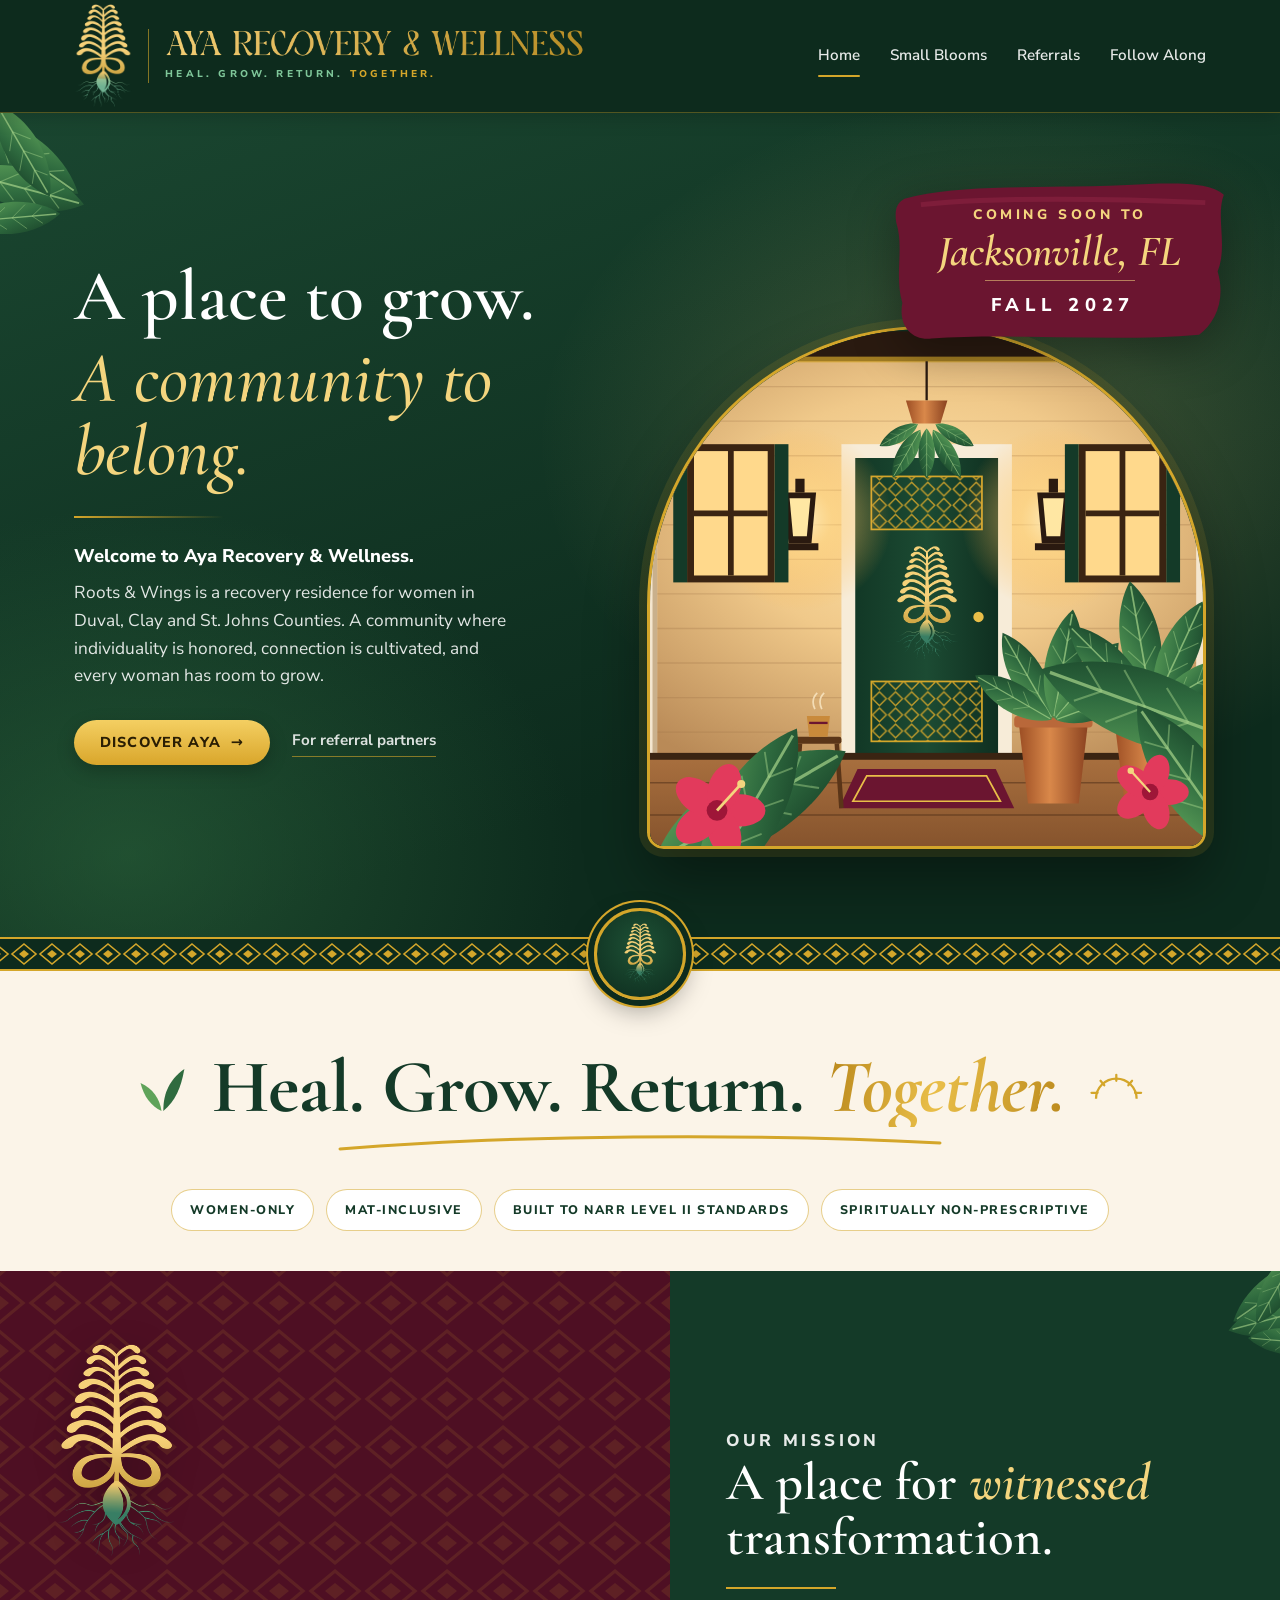
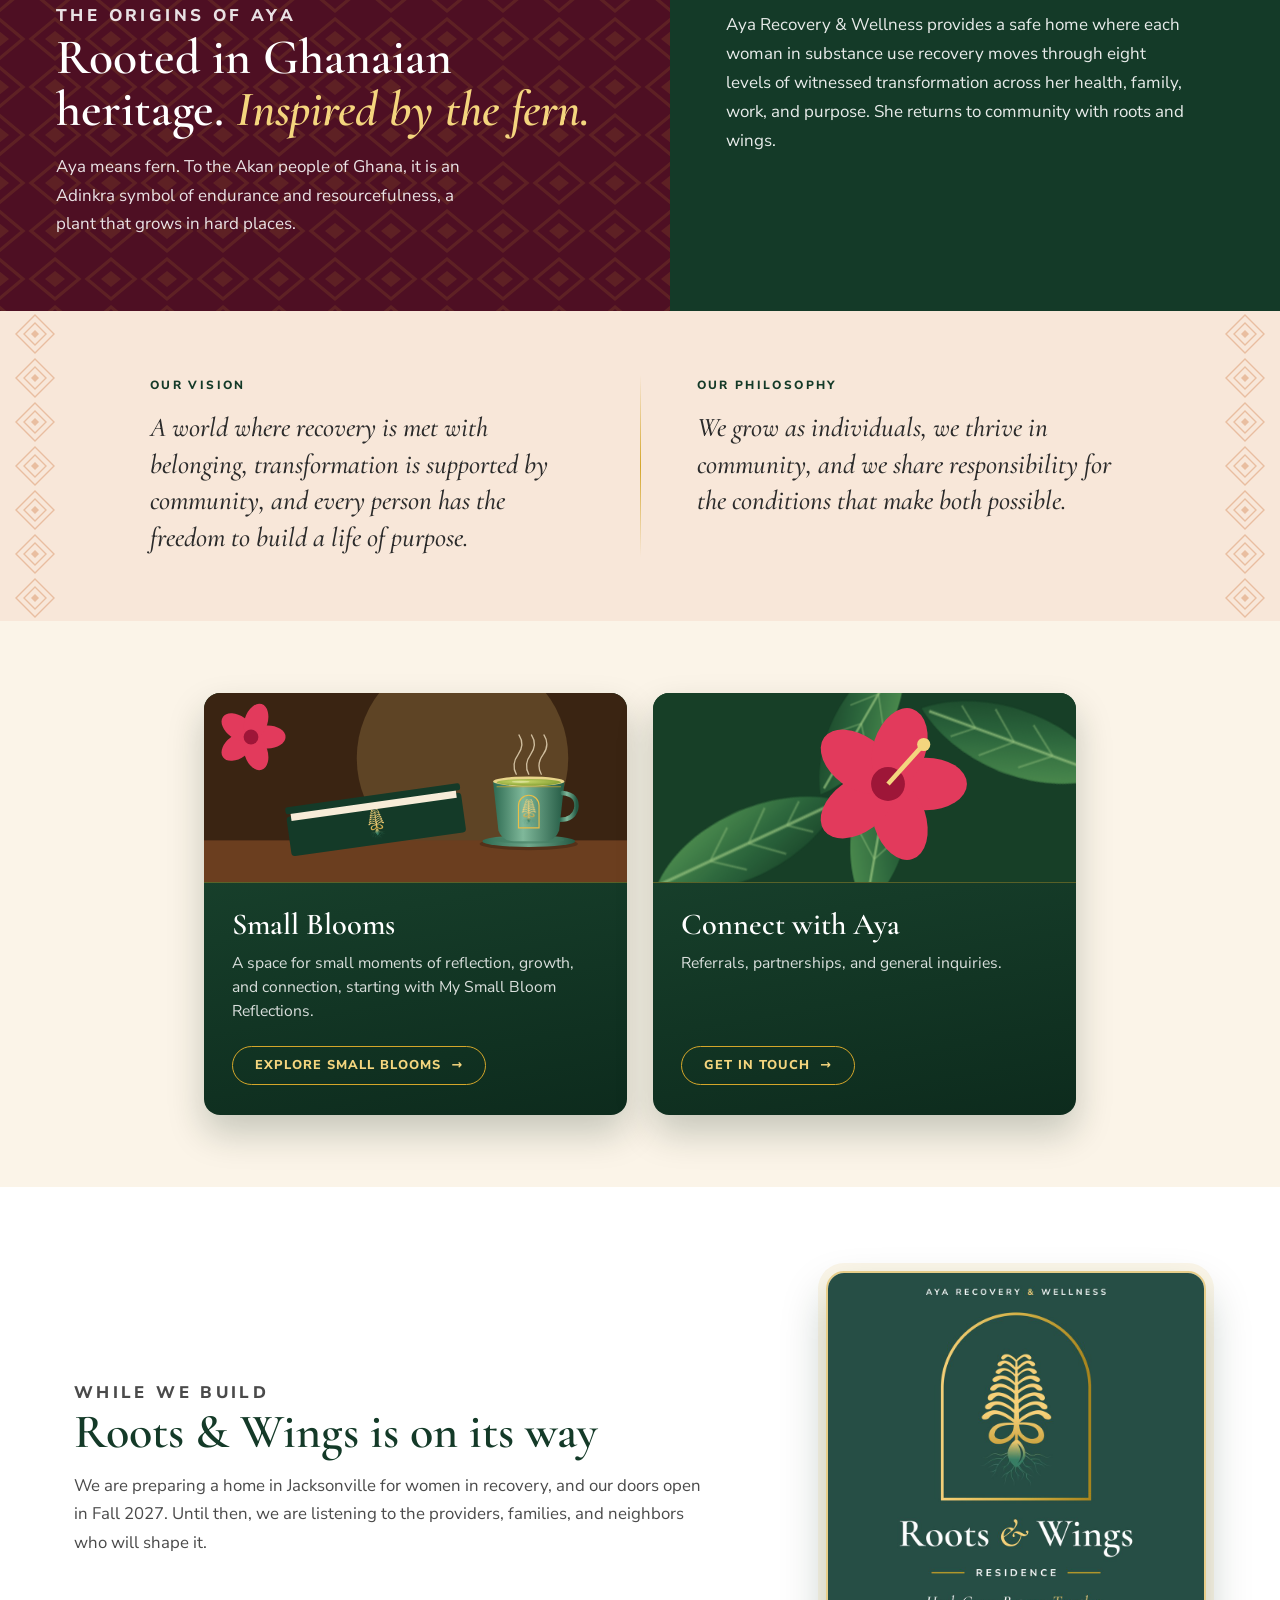
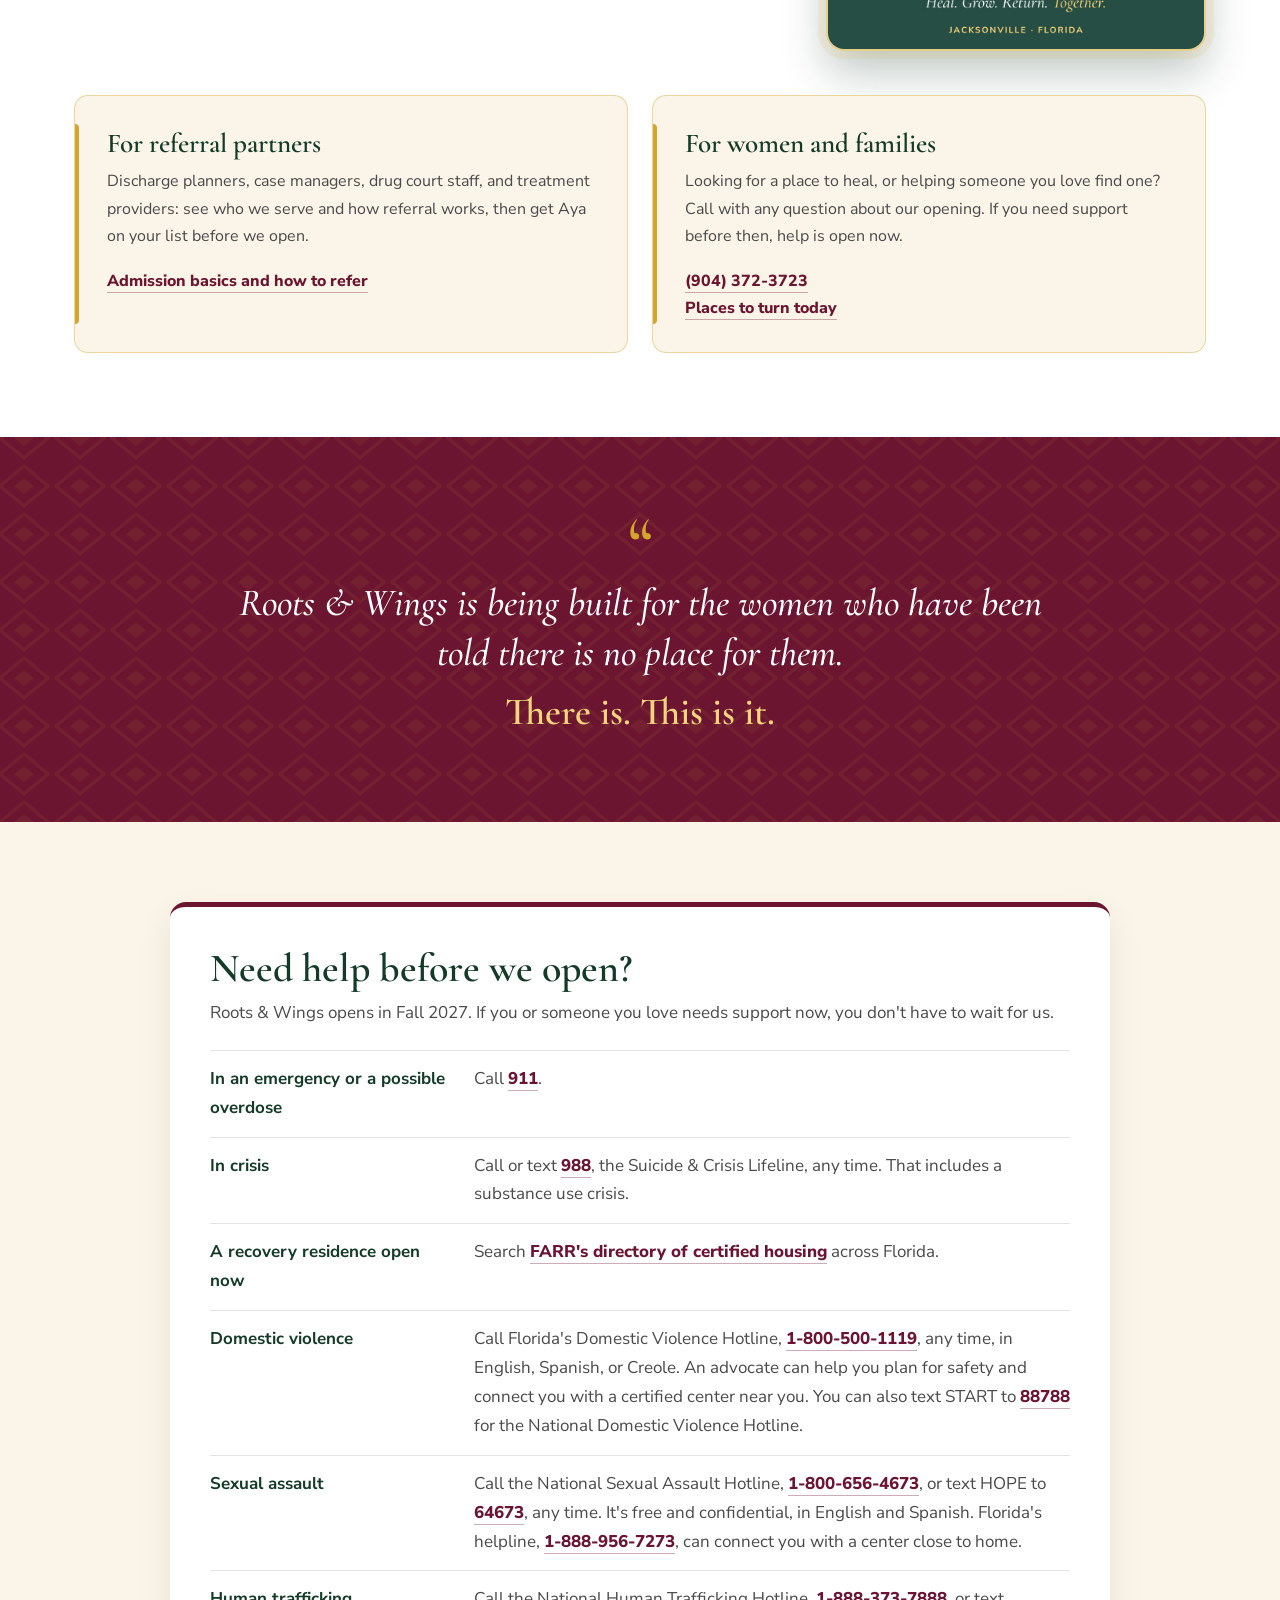
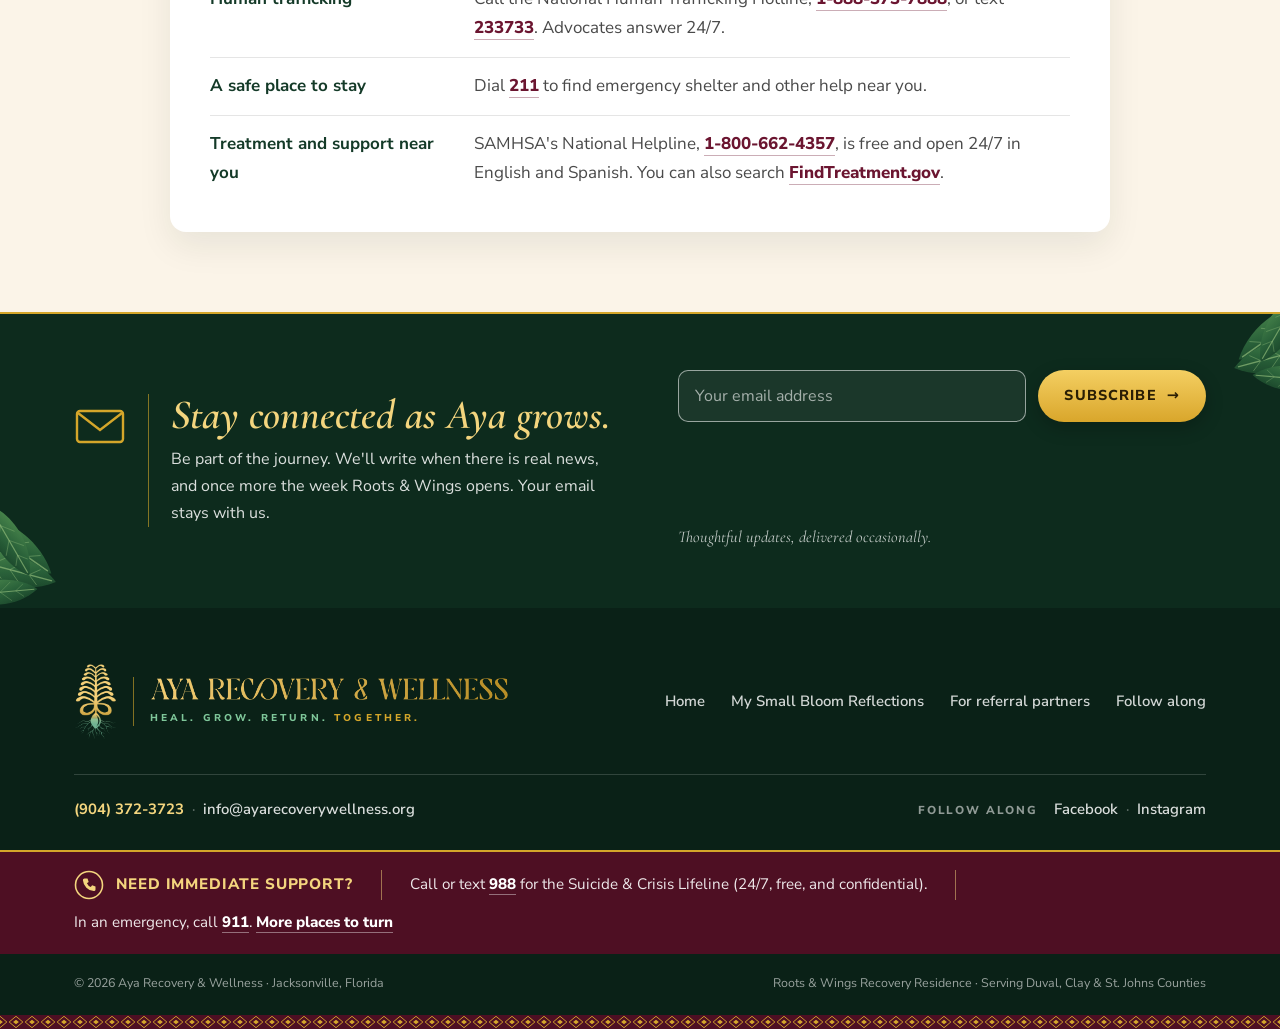
==== commit 90b53ae6: "Merge pull request #5 from InsideOutInThought/claude/exciting-lamport-0bud4s" ====
--- a/index.html
+++ b/index.html
@@ -68,7 +68,7 @@
       <h1>A place to grow. <em>A community to belong.</em></h1>
       <div class="rule" aria-hidden="true"></div>
       <p class="welcome">Welcome to Aya Recovery &amp; Wellness.</p>
-      <p class="lead">Roots &amp; Wings is a recovery residence for women in Duval, Clay, and St. Johns Counties. A community where individuality is honored, connection is cultivated, and every woman has room to grow.</p>
+      <p class="lead">Roots &amp; Wings is a recovery residence for women in Duval, Clay and St. Johns Counties. A community where individuality is honored, connection is cultivated, and every woman has room to grow.</p>
       <div class="cta">
         <a class="btn btn-gold" href="#mission">Discover Aya <span class="arr" aria-hidden="true">&rarr;</span></a>
         <a class="soft" href="aya-refer.html">For referral partners</a>
@@ -160,15 +160,17 @@
               <use href="#leaf" width="90" height="34" transform="rotate(-30) translate(0 -17)"/>
             </g>
           </g>
-          <!-- hanging Boston fern: eight full fronds, two arching up and six spilling down -->
-          <g>
-            <circle cx="300" cy="80" r="1.8" fill="#2A1A10"/>
-            <path d="M300 80 285 94M300 80V94M300 80 315 94" stroke="#2A1A10" stroke-width="1" fill="none"/>
-            <g><path d="M293 95Q276 70 254 86" stroke="#2F6B3F" stroke-width="1.4" fill="none"/><ellipse cx="287.7" cy="92.2" rx="3.5" ry="1.7" transform="rotate(-190 287.7 92.2)" fill="#2F6B3F"/><ellipse cx="291.8" cy="89.0" rx="3.5" ry="1.7" transform="rotate(-66 291.8 89.0)" fill="#8CC46A"/><ellipse cx="285.0" cy="89.1" rx="3.3" ry="1.7" transform="rotate(-195 285.0 89.1)" fill="#8CC46A"/><ellipse cx="288.6" cy="85.7" rx="3.3" ry="1.7" transform="rotate(-71 288.6 85.7)" fill="#4E8F4C"/><ellipse cx="282.3" cy="86.6" rx="3.2" ry="1.6" transform="rotate(-202 282.3 86.6)" fill="#4E8F4C"/><ellipse cx="285.4" cy="82.9" rx="3.2" ry="1.6" transform="rotate(-78 285.4 82.9)" fill="#5FA35A"/><ellipse cx="279.5" cy="84.6" rx="3.0" ry="1.5" transform="rotate(-209 279.5 84.6)" fill="#5FA35A"/><ellipse cx="282.0" cy="80.7" rx="3.0" ry="1.5" transform="rotate(-85 282.0 80.7)" fill="#2F6B3F"/><ellipse cx="276.7" cy="83.1" rx="2.9" ry="1.4" transform="rotate(-217 276.7 83.1)" fill="#2F6B3F"/><ellipse cx="278.6" cy="79.1" rx="2.9" ry="1.4" transform="rotate(-93 278.6 79.1)" fill="#8CC46A"/><ellipse cx="274.0" cy="82.2" rx="2.7" ry="1.4" transform="rotate(-227 274.0 82.2)" fill="#8CC46A"/><ellipse cx="275.1" cy="78.2" rx="2.7" ry="1.4" transform="rotate(-103 275.1 78.2)" fill="#4E8F4C"/><ellipse cx="271.1" cy="81.7" rx="2.6" ry="1.3" transform="rotate(-236 271.1 81.7)" fill="#4E8F4C"/><ellipse cx="271.5" cy="77.8" rx="2.6" ry="1.3" transform="rotate(-112 271.5 77.8)" fill="#5FA35A"/><ellipse cx="268.2" cy="81.7" rx="2.4" ry="1.2" transform="rotate(114 268.2 81.7)" fill="#5FA35A"/><ellipse cx="268.0" cy="78.0" rx="2.4" ry="1.2" transform="rotate(238 268.0 78.0)" fill="#2F6B3F"/><ellipse cx="265.2" cy="82.2" rx="2.3" ry="1.1" transform="rotate(105 265.2 82.2)" fill="#2F6B3F"/><ellipse cx="264.5" cy="78.8" rx="2.3" ry="1.1" transform="rotate(229 264.5 78.8)" fill="#8CC46A"/><ellipse cx="262.1" cy="83.2" rx="2.1" ry="1.1" transform="rotate(97 262.1 83.2)" fill="#8CC46A"/><ellipse cx="260.9" cy="80.1" rx="2.1" ry="1.1" transform="rotate(221 260.9 80.1)" fill="#4E8F4C"/><ellipse cx="258.9" cy="84.6" rx="2.0" ry="1.0" transform="rotate(90 258.9 84.6)" fill="#4E8F4C"/><ellipse cx="257.4" cy="82.0" rx="2.0" ry="1.0" transform="rotate(214 257.4 82.0)" fill="#5FA35A"/><ellipse cx="255.5" cy="86.7" rx="1.8" ry="0.9" transform="rotate(84 255.5 86.7)" fill="#5FA35A"/><ellipse cx="253.9" cy="84.3" rx="1.8" ry="0.9" transform="rotate(208 253.9 84.3)" fill="#2F6B3F"/><ellipse cx="254" cy="86" rx="2" ry="1.3" fill="#8CC46A"/></g>
-            <g><path d="M307 95Q324 70 346 86" stroke="#2F6B3F" stroke-width="1.4" fill="none"/><ellipse cx="308.2" cy="89.0" rx="3.5" ry="1.7" transform="rotate(-114 308.2 89.0)" fill="#8CC46A"/><ellipse cx="312.3" cy="92.2" rx="3.5" ry="1.7" transform="rotate(10 312.3 92.2)" fill="#4E8F4C"/><ellipse cx="311.4" cy="85.7" rx="3.3" ry="1.7" transform="rotate(-109 311.4 85.7)" fill="#4E8F4C"/><ellipse cx="315.0" cy="89.1" rx="3.3" ry="1.7" transform="rotate(15 315.0 89.1)" fill="#5FA35A"/><ellipse cx="314.6" cy="82.9" rx="3.2" ry="1.6" transform="rotate(-102 314.6 82.9)" fill="#5FA35A"/><ellipse cx="317.7" cy="86.6" rx="3.2" ry="1.6" transform="rotate(22 317.7 86.6)" fill="#2F6B3F"/><ellipse cx="318.0" cy="80.7" rx="3.0" ry="1.5" transform="rotate(-95 318.0 80.7)" fill="#2F6B3F"/><ellipse cx="320.5" cy="84.6" rx="3.0" ry="1.5" transform="rotate(29 320.5 84.6)" fill="#8CC46A"/><ellipse cx="321.4" cy="79.1" rx="2.9" ry="1.4" transform="rotate(-87 321.4 79.1)" fill="#8CC46A"/><ellipse cx="323.3" cy="83.1" rx="2.9" ry="1.4" transform="rotate(37 323.3 83.1)" fill="#4E8F4C"/><ellipse cx="324.9" cy="78.2" rx="2.7" ry="1.4" transform="rotate(-77 324.9 78.2)" fill="#4E8F4C"/><ellipse cx="326.0" cy="82.2" rx="2.7" ry="1.4" transform="rotate(47 326.0 82.2)" fill="#5FA35A"/><ellipse cx="328.5" cy="77.8" rx="2.6" ry="1.3" transform="rotate(-68 328.5 77.8)" fill="#5FA35A"/><ellipse cx="328.9" cy="81.7" rx="2.6" ry="1.3" transform="rotate(56 328.9 81.7)" fill="#2F6B3F"/><ellipse cx="332.0" cy="78.0" rx="2.4" ry="1.2" transform="rotate(-58 332.0 78.0)" fill="#2F6B3F"/><ellipse cx="331.8" cy="81.7" rx="2.4" ry="1.2" transform="rotate(66 331.8 81.7)" fill="#8CC46A"/><ellipse cx="335.5" cy="78.8" rx="2.3" ry="1.1" transform="rotate(-49 335.5 78.8)" fill="#8CC46A"/><ellipse cx="334.8" cy="82.2" rx="2.3" ry="1.1" transform="rotate(75 334.8 82.2)" fill="#4E8F4C"/><ellipse cx="339.1" cy="80.1" rx="2.1" ry="1.1" transform="rotate(-41 339.1 80.1)" fill="#4E8F4C"/><ellipse cx="337.9" cy="83.2" rx="2.1" ry="1.1" transform="rotate(83 337.9 83.2)" fill="#5FA35A"/><ellipse cx="342.6" cy="82.0" rx="2.0" ry="1.0" transform="rotate(-34 342.6 82.0)" fill="#5FA35A"/><ellipse cx="341.1" cy="84.6" rx="2.0" ry="1.0" transform="rotate(90 341.1 84.6)" fill="#2F6B3F"/><ellipse cx="346.1" cy="84.3" rx="1.8" ry="0.9" transform="rotate(-28 346.1 84.3)" fill="#2F6B3F"/><ellipse cx="344.5" cy="86.7" rx="1.8" ry="0.9" transform="rotate(96 344.5 86.7)" fill="#8CC46A"/><ellipse cx="346" cy="86" rx="2" ry="1.3" fill="#8CC46A"/></g>
-            <path d="M285 96H315L310 111H290Z" fill="url(#pot)"/>
-            <rect x="283" y="93.5" width="34" height="4" rx="1.5" fill="#B9683A"/>
-            <g><path d="M288 97Q258 92 240 122" stroke="#2F6B3F" stroke-width="1.4" fill="none"/><ellipse cx="282.1" cy="99.2" rx="3.8" ry="1.9" transform="rotate(-237 282.1 99.2)" fill="#5FA35A"/><ellipse cx="282.6" cy="93.4" rx="3.8" ry="1.9" transform="rotate(-113 282.6 93.4)" fill="#2F6B3F"/><ellipse cx="278.6" cy="99.1" rx="3.7" ry="1.9" transform="rotate(-241 278.6 99.1)" fill="#2F6B3F"/><ellipse cx="278.7" cy="93.5" rx="3.7" ry="1.9" transform="rotate(-117 278.7 93.5)" fill="#8CC46A"/><ellipse cx="275.3" cy="99.2" rx="3.6" ry="1.8" transform="rotate(114 275.3 99.2)" fill="#8CC46A"/><ellipse cx="274.9" cy="93.8" rx="3.6" ry="1.8" transform="rotate(238 274.9 93.8)" fill="#4E8F4C"/><ellipse cx="272.1" cy="99.6" rx="3.4" ry="1.7" transform="rotate(109 272.1 99.6)" fill="#4E8F4C"/><ellipse cx="271.3" cy="94.4" rx="3.4" ry="1.7" transform="rotate(233 271.3 94.4)" fill="#5FA35A"/><ellipse cx="269.0" cy="100.2" rx="3.3" ry="1.7" transform="rotate(104 269.0 100.2)" fill="#5FA35A"/><ellipse cx="267.8" cy="95.4" rx="3.3" ry="1.7" transform="rotate(228 267.8 95.4)" fill="#2F6B3F"/><ellipse cx="265.9" cy="101.2" rx="3.2" ry="1.6" transform="rotate(99 265.9 101.2)" fill="#2F6B3F"/><ellipse cx="264.3" cy="96.6" rx="3.2" ry="1.6" transform="rotate(223 264.3 96.6)" fill="#8CC46A"/><ellipse cx="263.0" cy="102.3" rx="3.1" ry="1.5" transform="rotate(94 263.0 102.3)" fill="#8CC46A"/><ellipse cx="261.1" cy="98.1" rx="3.1" ry="1.5" transform="rotate(218 261.1 98.1)" fill="#4E8F4C"/><ellipse cx="260.1" cy="103.8" rx="2.9" ry="1.5" transform="rotate(89 260.1 103.8)" fill="#4E8F4C"/><ellipse cx="257.9" cy="99.9" rx="2.9" ry="1.5" transform="rotate(213 257.9 99.9)" fill="#5FA35A"/><ellipse cx="257.3" cy="105.5" rx="2.8" ry="1.4" transform="rotate(84 257.3 105.5)" fill="#5FA35A"/><ellipse cx="254.9" cy="102.0" rx="2.8" ry="1.4" transform="rotate(208 254.9 102.0)" fill="#2F6B3F"/><ellipse cx="254.6" cy="107.5" rx="2.7" ry="1.3" transform="rotate(79 254.6 107.5)" fill="#2F6B3F"/><ellipse cx="252.0" cy="104.3" rx="2.7" ry="1.3" transform="rotate(203 252.0 104.3)" fill="#8CC46A"/><ellipse cx="251.9" cy="109.8" rx="2.6" ry="1.3" transform="rotate(75 251.9 109.8)" fill="#8CC46A"/><ellipse cx="249.3" cy="106.9" rx="2.6" ry="1.3" transform="rotate(199 249.3 106.9)" fill="#4E8F4C"/><ellipse cx="249.3" cy="112.3" rx="2.4" ry="1.2" transform="rotate(71 249.3 112.3)" fill="#4E8F4C"/><ellipse cx="246.6" cy="109.8" rx="2.4" ry="1.2" transform="rotate(195 246.6 109.8)" fill="#5FA35A"/><ellipse cx="246.8" cy="115.2" rx="2.3" ry="1.1" transform="rotate(67 246.8 115.2)" fill="#5FA35A"/><ellipse cx="244.1" cy="113.0" rx="2.3" ry="1.1" transform="rotate(191 244.1 113.0)" fill="#2F6B3F"/><ellipse cx="244.3" cy="118.3" rx="2.2" ry="1.1" transform="rotate(64 244.3 118.3)" fill="#2F6B3F"/><ellipse cx="241.7" cy="116.4" rx="2.2" ry="1.1" transform="rotate(188 241.7 116.4)" fill="#8CC46A"/><ellipse cx="242.0" cy="121.8" rx="2.0" ry="1.0" transform="rotate(60 242.0 121.8)" fill="#8CC46A"/><ellipse cx="239.3" cy="120.1" rx="2.0" ry="1.0" transform="rotate(184 239.3 120.1)" fill="#4E8F4C"/><ellipse cx="240" cy="122" rx="2" ry="1.3" fill="#8CC46A"/></g><g><path d="M291 98Q266 104 258 137" stroke="#2F6B3F" stroke-width="1.4" fill="none"/><ellipse cx="287.0" cy="102.2" rx="3.8" ry="1.9" transform="rotate(100 287.0 102.2)" fill="#2F6B3F"/><ellipse cx="285.2" cy="96.7" rx="3.8" ry="1.9" transform="rotate(224 285.2 96.7)" fill="#8CC46A"/><ellipse cx="284.3" cy="103.3" rx="3.7" ry="1.9" transform="rotate(95 284.3 103.3)" fill="#8CC46A"/><ellipse cx="282.1" cy="98.1" rx="3.7" ry="1.9" transform="rotate(219 282.1 98.1)" fill="#4E8F4C"/><ellipse cx="281.7" cy="104.5" rx="3.6" ry="1.8" transform="rotate(90 281.7 104.5)" fill="#4E8F4C"/><ellipse cx="279.2" cy="99.7" rx="3.6" ry="1.8" transform="rotate(214 279.2 99.7)" fill="#5FA35A"/><ellipse cx="279.3" cy="106.0" rx="3.4" ry="1.7" transform="rotate(85 279.3 106.0)" fill="#5FA35A"/><ellipse cx="276.5" cy="101.6" rx="3.4" ry="1.7" transform="rotate(209 276.5 101.6)" fill="#2F6B3F"/><ellipse cx="276.9" cy="107.6" rx="3.3" ry="1.7" transform="rotate(81 276.9 107.6)" fill="#2F6B3F"/><ellipse cx="273.9" cy="103.6" rx="3.3" ry="1.7" transform="rotate(205 273.9 103.6)" fill="#8CC46A"/><ellipse cx="274.7" cy="109.5" rx="3.2" ry="1.6" transform="rotate(76 274.7 109.5)" fill="#8CC46A"/><ellipse cx="271.5" cy="105.9" rx="3.2" ry="1.6" transform="rotate(200 271.5 105.9)" fill="#4E8F4C"/><ellipse cx="272.6" cy="111.6" rx="3.1" ry="1.5" transform="rotate(71 272.6 111.6)" fill="#4E8F4C"/><ellipse cx="269.2" cy="108.4" rx="3.1" ry="1.5" transform="rotate(195 269.2 108.4)" fill="#5FA35A"/><ellipse cx="270.6" cy="113.9" rx="2.9" ry="1.5" transform="rotate(67 270.6 113.9)" fill="#5FA35A"/><ellipse cx="267.1" cy="111.1" rx="2.9" ry="1.5" transform="rotate(191 267.1 111.1)" fill="#2F6B3F"/><ellipse cx="268.7" cy="116.4" rx="2.8" ry="1.4" transform="rotate(63 268.7 116.4)" fill="#2F6B3F"/><ellipse cx="265.2" cy="113.9" rx="2.8" ry="1.4" transform="rotate(187 265.2 113.9)" fill="#8CC46A"/><ellipse cx="266.9" cy="119.1" rx="2.7" ry="1.3" transform="rotate(59 266.9 119.1)" fill="#8CC46A"/><ellipse cx="263.4" cy="117.0" rx="2.7" ry="1.3" transform="rotate(183 263.4 117.0)" fill="#4E8F4C"/><ellipse cx="265.3" cy="122.1" rx="2.6" ry="1.3" transform="rotate(55 265.3 122.1)" fill="#4E8F4C"/><ellipse cx="261.8" cy="120.3" rx="2.6" ry="1.3" transform="rotate(179 261.8 120.3)" fill="#5FA35A"/><ellipse cx="263.7" cy="125.3" rx="2.4" ry="1.2" transform="rotate(52 263.7 125.3)" fill="#5FA35A"/><ellipse cx="260.3" cy="123.8" rx="2.4" ry="1.2" transform="rotate(176 260.3 123.8)" fill="#2F6B3F"/><ellipse cx="262.3" cy="128.7" rx="2.3" ry="1.1" transform="rotate(48 262.3 128.7)" fill="#2F6B3F"/><ellipse cx="259.0" cy="127.5" rx="2.3" ry="1.1" transform="rotate(172 259.0 127.5)" fill="#8CC46A"/><ellipse cx="261.0" cy="132.3" rx="2.2" ry="1.1" transform="rotate(46 261.0 132.3)" fill="#8CC46A"/><ellipse cx="257.8" cy="131.4" rx="2.2" ry="1.1" transform="rotate(170 257.8 131.4)" fill="#4E8F4C"/><ellipse cx="259.8" cy="136.2" rx="2.0" ry="1.0" transform="rotate(43 259.8 136.2)" fill="#4E8F4C"/><ellipse cx="256.8" cy="135.4" rx="2.0" ry="1.0" transform="rotate(167 256.8 135.4)" fill="#5FA35A"/><ellipse cx="258" cy="137" rx="2" ry="1.3" fill="#8CC46A"/></g><g><path d="M295 99Q285 114 282 141" stroke="#2F6B3F" stroke-width="1.4" fill="none"/><ellipse cx="295.3" cy="104.0" rx="3.8" ry="1.9" transform="rotate(59 295.3 104.0)" fill="#8CC46A"/><ellipse cx="290.3" cy="101.0" rx="3.8" ry="1.9" transform="rotate(183 290.3 101.0)" fill="#4E8F4C"/><ellipse cx="294.2" cy="105.9" rx="3.7" ry="1.9" transform="rotate(57 294.2 105.9)" fill="#4E8F4C"/><ellipse cx="289.3" cy="103.2" rx="3.7" ry="1.9" transform="rotate(181 289.3 103.2)" fill="#5FA35A"/><ellipse cx="293.1" cy="107.9" rx="3.6" ry="1.8" transform="rotate(54 293.1 107.9)" fill="#5FA35A"/><ellipse cx="288.2" cy="105.5" rx="3.6" ry="1.8" transform="rotate(178 288.2 105.5)" fill="#2F6B3F"/><ellipse cx="292.0" cy="110.1" rx="3.4" ry="1.7" transform="rotate(52 292.0 110.1)" fill="#2F6B3F"/><ellipse cx="287.3" cy="107.9" rx="3.4" ry="1.7" transform="rotate(176 287.3 107.9)" fill="#8CC46A"/><ellipse cx="291.0" cy="112.3" rx="3.3" ry="1.7" transform="rotate(50 291.0 112.3)" fill="#8CC46A"/><ellipse cx="286.4" cy="110.4" rx="3.3" ry="1.7" transform="rotate(174 286.4 110.4)" fill="#4E8F4C"/><ellipse cx="290.1" cy="114.6" rx="3.2" ry="1.6" transform="rotate(48 290.1 114.6)" fill="#4E8F4C"/><ellipse cx="285.5" cy="113.0" rx="3.2" ry="1.6" transform="rotate(172 285.5 113.0)" fill="#5FA35A"/><ellipse cx="289.2" cy="117.1" rx="3.1" ry="1.5" transform="rotate(46 289.2 117.1)" fill="#5FA35A"/><ellipse cx="284.7" cy="115.6" rx="3.1" ry="1.5" transform="rotate(170 284.7 115.6)" fill="#2F6B3F"/><ellipse cx="288.3" cy="119.6" rx="2.9" ry="1.5" transform="rotate(45 288.3 119.6)" fill="#2F6B3F"/><ellipse cx="284.0" cy="118.3" rx="2.9" ry="1.5" transform="rotate(169 284.0 118.3)" fill="#8CC46A"/><ellipse cx="287.5" cy="122.3" rx="2.8" ry="1.4" transform="rotate(43 287.5 122.3)" fill="#8CC46A"/><ellipse cx="283.4" cy="121.2" rx="2.8" ry="1.4" transform="rotate(167 283.4 121.2)" fill="#4E8F4C"/><ellipse cx="286.7" cy="125.0" rx="2.7" ry="1.3" transform="rotate(41 286.7 125.0)" fill="#4E8F4C"/><ellipse cx="282.7" cy="124.1" rx="2.7" ry="1.3" transform="rotate(165 282.7 124.1)" fill="#5FA35A"/><ellipse cx="286.0" cy="127.9" rx="2.6" ry="1.3" transform="rotate(40 286.0 127.9)" fill="#5FA35A"/><ellipse cx="282.2" cy="127.1" rx="2.6" ry="1.3" transform="rotate(164 282.2 127.1)" fill="#2F6B3F"/><ellipse cx="285.3" cy="130.9" rx="2.4" ry="1.2" transform="rotate(39 285.3 130.9)" fill="#2F6B3F"/><ellipse cx="281.7" cy="130.2" rx="2.4" ry="1.2" transform="rotate(163 281.7 130.2)" fill="#8CC46A"/><ellipse cx="284.7" cy="133.9" rx="2.3" ry="1.1" transform="rotate(37 284.7 133.9)" fill="#8CC46A"/><ellipse cx="281.3" cy="133.4" rx="2.3" ry="1.1" transform="rotate(161 281.3 133.4)" fill="#4E8F4C"/><ellipse cx="284.1" cy="137.1" rx="2.2" ry="1.1" transform="rotate(36 284.1 137.1)" fill="#4E8F4C"/><ellipse cx="280.9" cy="136.7" rx="2.2" ry="1.1" transform="rotate(160 280.9 136.7)" fill="#5FA35A"/><ellipse cx="283.6" cy="140.4" rx="2.0" ry="1.0" transform="rotate(35 283.6 140.4)" fill="#5FA35A"/><ellipse cx="280.5" cy="140.0" rx="2.0" ry="1.0" transform="rotate(159 280.5 140.0)" fill="#2F6B3F"/><ellipse cx="282" cy="141" rx="2" ry="1.3" fill="#8CC46A"/></g><g><path d="M312 97Q342 92 360 122" stroke="#2F6B3F" stroke-width="1.4" fill="none"/><ellipse cx="317.4" cy="93.4" rx="3.8" ry="1.9" transform="rotate(-67 317.4 93.4)" fill="#4E8F4C"/><ellipse cx="317.9" cy="99.2" rx="3.8" ry="1.9" transform="rotate(57 317.9 99.2)" fill="#5FA35A"/><ellipse cx="321.3" cy="93.5" rx="3.7" ry="1.9" transform="rotate(-63 321.3 93.5)" fill="#5FA35A"/><ellipse cx="321.4" cy="99.1" rx="3.7" ry="1.9" transform="rotate(61 321.4 99.1)" fill="#2F6B3F"/><ellipse cx="325.1" cy="93.8" rx="3.6" ry="1.8" transform="rotate(-58 325.1 93.8)" fill="#2F6B3F"/><ellipse cx="324.7" cy="99.2" rx="3.6" ry="1.8" transform="rotate(66 324.7 99.2)" fill="#8CC46A"/><ellipse cx="328.7" cy="94.4" rx="3.4" ry="1.7" transform="rotate(-53 328.7 94.4)" fill="#8CC46A"/><ellipse cx="327.9" cy="99.6" rx="3.4" ry="1.7" transform="rotate(71 327.9 99.6)" fill="#4E8F4C"/><ellipse cx="332.2" cy="95.4" rx="3.3" ry="1.7" transform="rotate(-48 332.2 95.4)" fill="#4E8F4C"/><ellipse cx="331.0" cy="100.2" rx="3.3" ry="1.7" transform="rotate(76 331.0 100.2)" fill="#5FA35A"/><ellipse cx="335.7" cy="96.6" rx="3.2" ry="1.6" transform="rotate(-43 335.7 96.6)" fill="#5FA35A"/><ellipse cx="334.1" cy="101.2" rx="3.2" ry="1.6" transform="rotate(81 334.1 101.2)" fill="#2F6B3F"/><ellipse cx="338.9" cy="98.1" rx="3.1" ry="1.5" transform="rotate(-38 338.9 98.1)" fill="#2F6B3F"/><ellipse cx="337.0" cy="102.3" rx="3.1" ry="1.5" transform="rotate(86 337.0 102.3)" fill="#8CC46A"/><ellipse cx="342.1" cy="99.9" rx="2.9" ry="1.5" transform="rotate(-33 342.1 99.9)" fill="#8CC46A"/><ellipse cx="339.9" cy="103.8" rx="2.9" ry="1.5" transform="rotate(91 339.9 103.8)" fill="#4E8F4C"/><ellipse cx="345.1" cy="102.0" rx="2.8" ry="1.4" transform="rotate(-28 345.1 102.0)" fill="#4E8F4C"/><ellipse cx="342.7" cy="105.5" rx="2.8" ry="1.4" transform="rotate(96 342.7 105.5)" fill="#5FA35A"/><ellipse cx="348.0" cy="104.3" rx="2.7" ry="1.3" transform="rotate(-23 348.0 104.3)" fill="#5FA35A"/><ellipse cx="345.4" cy="107.5" rx="2.7" ry="1.3" transform="rotate(101 345.4 107.5)" fill="#2F6B3F"/><ellipse cx="350.7" cy="106.9" rx="2.6" ry="1.3" transform="rotate(-19 350.7 106.9)" fill="#2F6B3F"/><ellipse cx="348.1" cy="109.8" rx="2.6" ry="1.3" transform="rotate(105 348.1 109.8)" fill="#8CC46A"/><ellipse cx="353.4" cy="109.8" rx="2.4" ry="1.2" transform="rotate(-15 353.4 109.8)" fill="#8CC46A"/><ellipse cx="350.7" cy="112.3" rx="2.4" ry="1.2" transform="rotate(109 350.7 112.3)" fill="#4E8F4C"/><ellipse cx="355.9" cy="113.0" rx="2.3" ry="1.1" transform="rotate(-11 355.9 113.0)" fill="#4E8F4C"/><ellipse cx="353.2" cy="115.2" rx="2.3" ry="1.1" transform="rotate(113 353.2 115.2)" fill="#5FA35A"/><ellipse cx="358.3" cy="116.4" rx="2.2" ry="1.1" transform="rotate(-8 358.3 116.4)" fill="#5FA35A"/><ellipse cx="355.7" cy="118.3" rx="2.2" ry="1.1" transform="rotate(116 355.7 118.3)" fill="#2F6B3F"/><ellipse cx="360.7" cy="120.1" rx="2.0" ry="1.0" transform="rotate(-4 360.7 120.1)" fill="#2F6B3F"/><ellipse cx="358.0" cy="121.8" rx="2.0" ry="1.0" transform="rotate(120 358.0 121.8)" fill="#8CC46A"/><ellipse cx="360" cy="122" rx="2" ry="1.3" fill="#8CC46A"/></g><g><path d="M309 98Q334 104 342 137" stroke="#2F6B3F" stroke-width="1.4" fill="none"/><ellipse cx="314.8" cy="96.7" rx="3.8" ry="1.9" transform="rotate(-44 314.8 96.7)" fill="#5FA35A"/><ellipse cx="313.0" cy="102.2" rx="3.8" ry="1.9" transform="rotate(80 313.0 102.2)" fill="#2F6B3F"/><ellipse cx="317.9" cy="98.1" rx="3.7" ry="1.9" transform="rotate(-39 317.9 98.1)" fill="#2F6B3F"/><ellipse cx="315.7" cy="103.3" rx="3.7" ry="1.9" transform="rotate(85 315.7 103.3)" fill="#8CC46A"/><ellipse cx="320.8" cy="99.7" rx="3.6" ry="1.8" transform="rotate(-34 320.8 99.7)" fill="#8CC46A"/><ellipse cx="318.3" cy="104.5" rx="3.6" ry="1.8" transform="rotate(90 318.3 104.5)" fill="#4E8F4C"/><ellipse cx="323.5" cy="101.6" rx="3.4" ry="1.7" transform="rotate(-29 323.5 101.6)" fill="#4E8F4C"/><ellipse cx="320.7" cy="106.0" rx="3.4" ry="1.7" transform="rotate(95 320.7 106.0)" fill="#5FA35A"/><ellipse cx="326.1" cy="103.6" rx="3.3" ry="1.7" transform="rotate(-25 326.1 103.6)" fill="#5FA35A"/><ellipse cx="323.1" cy="107.6" rx="3.3" ry="1.7" transform="rotate(99 323.1 107.6)" fill="#2F6B3F"/><ellipse cx="328.5" cy="105.9" rx="3.2" ry="1.6" transform="rotate(-20 328.5 105.9)" fill="#2F6B3F"/><ellipse cx="325.3" cy="109.5" rx="3.2" ry="1.6" transform="rotate(104 325.3 109.5)" fill="#8CC46A"/><ellipse cx="330.8" cy="108.4" rx="3.1" ry="1.5" transform="rotate(-15 330.8 108.4)" fill="#8CC46A"/><ellipse cx="327.4" cy="111.6" rx="3.1" ry="1.5" transform="rotate(109 327.4 111.6)" fill="#4E8F4C"/><ellipse cx="332.9" cy="111.1" rx="2.9" ry="1.5" transform="rotate(-11 332.9 111.1)" fill="#4E8F4C"/><ellipse cx="329.4" cy="113.9" rx="2.9" ry="1.5" transform="rotate(113 329.4 113.9)" fill="#5FA35A"/><ellipse cx="334.8" cy="113.9" rx="2.8" ry="1.4" transform="rotate(-7 334.8 113.9)" fill="#5FA35A"/><ellipse cx="331.3" cy="116.4" rx="2.8" ry="1.4" transform="rotate(117 331.3 116.4)" fill="#2F6B3F"/><ellipse cx="336.6" cy="117.0" rx="2.7" ry="1.3" transform="rotate(-3 336.6 117.0)" fill="#2F6B3F"/><ellipse cx="333.1" cy="119.1" rx="2.7" ry="1.3" transform="rotate(121 333.1 119.1)" fill="#8CC46A"/><ellipse cx="338.2" cy="120.3" rx="2.6" ry="1.3" transform="rotate(1 338.2 120.3)" fill="#8CC46A"/><ellipse cx="334.7" cy="122.1" rx="2.6" ry="1.3" transform="rotate(125 334.7 122.1)" fill="#4E8F4C"/><ellipse cx="339.7" cy="123.8" rx="2.4" ry="1.2" transform="rotate(4 339.7 123.8)" fill="#4E8F4C"/><ellipse cx="336.3" cy="125.3" rx="2.4" ry="1.2" transform="rotate(128 336.3 125.3)" fill="#5FA35A"/><ellipse cx="341.0" cy="127.5" rx="2.3" ry="1.1" transform="rotate(8 341.0 127.5)" fill="#5FA35A"/><ellipse cx="337.7" cy="128.7" rx="2.3" ry="1.1" transform="rotate(132 337.7 128.7)" fill="#2F6B3F"/><ellipse cx="342.2" cy="131.4" rx="2.2" ry="1.1" transform="rotate(10 342.2 131.4)" fill="#2F6B3F"/><ellipse cx="339.0" cy="132.3" rx="2.2" ry="1.1" transform="rotate(134 339.0 132.3)" fill="#8CC46A"/><ellipse cx="343.2" cy="135.4" rx="2.0" ry="1.0" transform="rotate(13 343.2 135.4)" fill="#8CC46A"/><ellipse cx="340.2" cy="136.2" rx="2.0" ry="1.0" transform="rotate(137 340.2 136.2)" fill="#4E8F4C"/><ellipse cx="342" cy="137" rx="2" ry="1.3" fill="#8CC46A"/></g><g><path d="M305 99Q315 114 318 141" stroke="#2F6B3F" stroke-width="1.4" fill="none"/><ellipse cx="309.7" cy="101.0" rx="3.8" ry="1.9" transform="rotate(-3 309.7 101.0)" fill="#2F6B3F"/><ellipse cx="304.7" cy="104.0" rx="3.8" ry="1.9" transform="rotate(121 304.7 104.0)" fill="#8CC46A"/><ellipse cx="310.7" cy="103.2" rx="3.7" ry="1.9" transform="rotate(-1 310.7 103.2)" fill="#8CC46A"/><ellipse cx="305.8" cy="105.9" rx="3.7" ry="1.9" transform="rotate(123 305.8 105.9)" fill="#4E8F4C"/><ellipse cx="311.8" cy="105.5" rx="3.6" ry="1.8" transform="rotate(2 311.8 105.5)" fill="#4E8F4C"/><ellipse cx="306.9" cy="107.9" rx="3.6" ry="1.8" transform="rotate(126 306.9 107.9)" fill="#5FA35A"/><ellipse cx="312.7" cy="107.9" rx="3.4" ry="1.7" transform="rotate(4 312.7 107.9)" fill="#5FA35A"/><ellipse cx="308.0" cy="110.1" rx="3.4" ry="1.7" transform="rotate(128 308.0 110.1)" fill="#2F6B3F"/><ellipse cx="313.6" cy="110.4" rx="3.3" ry="1.7" transform="rotate(6 313.6 110.4)" fill="#2F6B3F"/><ellipse cx="309.0" cy="112.3" rx="3.3" ry="1.7" transform="rotate(130 309.0 112.3)" fill="#8CC46A"/><ellipse cx="314.5" cy="113.0" rx="3.2" ry="1.6" transform="rotate(8 314.5 113.0)" fill="#8CC46A"/><ellipse cx="309.9" cy="114.6" rx="3.2" ry="1.6" transform="rotate(132 309.9 114.6)" fill="#4E8F4C"/><ellipse cx="315.3" cy="115.6" rx="3.1" ry="1.5" transform="rotate(10 315.3 115.6)" fill="#4E8F4C"/><ellipse cx="310.8" cy="117.1" rx="3.1" ry="1.5" transform="rotate(134 310.8 117.1)" fill="#5FA35A"/><ellipse cx="316.0" cy="118.3" rx="2.9" ry="1.5" transform="rotate(11 316.0 118.3)" fill="#5FA35A"/><ellipse cx="311.7" cy="119.6" rx="2.9" ry="1.5" transform="rotate(135 311.7 119.6)" fill="#2F6B3F"/><ellipse cx="316.6" cy="121.2" rx="2.8" ry="1.4" transform="rotate(13 316.6 121.2)" fill="#2F6B3F"/><ellipse cx="312.5" cy="122.3" rx="2.8" ry="1.4" transform="rotate(137 312.5 122.3)" fill="#8CC46A"/><ellipse cx="317.3" cy="124.1" rx="2.7" ry="1.3" transform="rotate(15 317.3 124.1)" fill="#8CC46A"/><ellipse cx="313.3" cy="125.0" rx="2.7" ry="1.3" transform="rotate(139 313.3 125.0)" fill="#4E8F4C"/><ellipse cx="317.8" cy="127.1" rx="2.6" ry="1.3" transform="rotate(16 317.8 127.1)" fill="#4E8F4C"/><ellipse cx="314.0" cy="127.9" rx="2.6" ry="1.3" transform="rotate(140 314.0 127.9)" fill="#5FA35A"/><ellipse cx="318.3" cy="130.2" rx="2.4" ry="1.2" transform="rotate(17 318.3 130.2)" fill="#5FA35A"/><ellipse cx="314.7" cy="130.9" rx="2.4" ry="1.2" transform="rotate(141 314.7 130.9)" fill="#2F6B3F"/><ellipse cx="318.7" cy="133.4" rx="2.3" ry="1.1" transform="rotate(19 318.7 133.4)" fill="#2F6B3F"/><ellipse cx="315.3" cy="133.9" rx="2.3" ry="1.1" transform="rotate(143 315.3 133.9)" fill="#8CC46A"/><ellipse cx="319.1" cy="136.7" rx="2.2" ry="1.1" transform="rotate(20 319.1 136.7)" fill="#8CC46A"/><ellipse cx="315.9" cy="137.1" rx="2.2" ry="1.1" transform="rotate(144 315.9 137.1)" fill="#4E8F4C"/><ellipse cx="319.5" cy="140.0" rx="2.0" ry="1.0" transform="rotate(21 319.5 140.0)" fill="#4E8F4C"/><ellipse cx="316.4" cy="140.4" rx="2.0" ry="1.0" transform="rotate(145 316.4 140.4)" fill="#5FA35A"/><ellipse cx="318" cy="141" rx="2" ry="1.3" fill="#8CC46A"/></g>
+          <!-- hanging fern -->
+          <g>
+            <path d="M300 78V112" stroke="#2A1A10" stroke-width="2"/>
+            <path d="M282 112H318L312 132H288Z" fill="url(#pot)"/>
+            <g transform="translate(300 128)">
+              <use href="#leaf" width="70" height="20" transform="rotate(60) translate(0 -10)"/>
+              <use href="#leaf" width="70" height="20" transform="rotate(120) translate(0 -10)"/>
+              <use href="#leaf" width="60" height="18" transform="rotate(90) translate(0 -9)"/>
+              <use href="#leaf" width="56" height="16" transform="rotate(30) translate(0 -8)"/>
+              <use href="#leaf" width="56" height="16" transform="rotate(150) translate(0 -8)"/>
+            </g>
           </g>
           <!-- foreground foliage and hibiscus -->
           <g>
@@ -191,7 +193,6 @@
         <svg class="brush" viewBox="0 0 330 170" preserveAspectRatio="none" aria-hidden="true"><path d="M14 22C70 6 150 12 230 8 270 6 310 4 324 18 316 40 328 70 318 96 326 124 316 148 300 160 220 168 120 158 40 164 20 166 8 150 12 128 4 100 14 72 6 46 4 30 8 26 14 22Z" fill="#6B1530"/><path d="M30 28C100 20 220 22 306 26" stroke="#8A2342" stroke-width="5" fill="none" opacity=".6"/></svg>
         <p class="s1">Coming soon to</p>
         <p class="s2">Jacksonville, FL</p>
-        <div class="soon-rule"><span class="half" aria-hidden="true"></span><svg class="ribbon-bridge" viewBox="0 0 80 24" width="96" height="29" role="img" aria-label="The Dames Point Bridge" fill="none" stroke="#D4A62A" stroke-linecap="round"><path d="M3 17 L77 17" stroke-width="1.6"/><path d="M24 2 L24 21 M56 2 L56 21" stroke-width="1.9"/><path d="M24 4 L11 17 M24 7.5 L14.5 17 M24 11 L18 17 M24 4 L37 17 M24 7.5 L33.5 17 M24 11 L30 17 M56 4 L43 17 M56 7.5 L46.5 17 M56 11 L50 17 M56 4 L69 17 M56 7.5 L65.5 17 M56 11 L62 17" stroke-width="0.9"/></svg><span class="half" aria-hidden="true"></span></div>
         <p class="s3">Fall 2027</p>
       </div>
     </div>
--- a/assets/aya-site.css
+++ b/assets/aya-site.css
@@ -85,10 +85,7 @@
 .soon .brush{position:absolute;inset:0;width:100%;height:100%;z-index:-1;}
 .soon .s1{margin:0;font-size:.86rem;font-weight:800;letter-spacing:.26em;text-transform:uppercase;color:var(--gold-light);}
 .soon .s2{margin:4px 0 6px;font-family:var(--serif);font-style:italic;font-weight:600;font-size:clamp(2rem,3.4vw,2.7rem);line-height:1;color:var(--gold-light);}
-.soon-rule{display:flex;align-items:flex-end;gap:6px;margin:2px 0 6px;}
-.soon-rule .half{flex:1;height:1px;margin-bottom:8px;background:rgba(244,213,126,.6);}
-.soon .ribbon-bridge{flex:none;display:block;width:96px;height:29px;}
-.soon .s3{margin:0;display:inline-block;font-size:1.15rem;font-weight:800;letter-spacing:.3em;padding-left:.3em;text-transform:uppercase;}
+.soon .s3{margin:0;padding-top:8px;border-top:1px solid rgba(244,213,126,.55);display:inline-block;font-size:1.15rem;font-weight:800;letter-spacing:.3em;padding-left:.3em;text-transform:uppercase;}
 
 /* pattern band with seal */
 .kente{position:relative;height:34px;background:var(--forest-deep) var(--diamonds) repeat-x center/28px 24px;border-top:2px solid var(--gold);border-bottom:2px solid var(--gold);}
@@ -230,13 +227,6 @@
   .vp .wrap{grid-template-columns:1fr;gap:30px;padding:56px 72px;}
   .vp .divider{height:1px;background:linear-gradient(90deg,rgba(212,166,42,0),var(--gold),rgba(212,166,42,0));}
 }
-@media(min-width:621px) and (max-width:980px){
-  .hero .wrap{grid-template-columns:minmax(0,1fr) 290px;column-gap:28px;row-gap:30px;align-items:start;padding-bottom:72px;}
-  .hero .copy{grid-column:1;grid-row:1;}
-  .porch{display:contents;}
-  .porch .frame{grid-column:1 / -1;grid-row:2;justify-self:center;width:100%;max-width:560px;}
-  .soon{grid-column:2;grid-row:1;align-self:start;justify-self:end;width:290px;margin:calc(clamp(2.7rem,5.6vw,4.6rem) * 1.14) 0 0;}
-}
 @media(max-width:860px){
   .nav{display:grid;grid-template-columns:auto auto;grid-template-rows:auto auto;justify-content:center;align-items:center;column-gap:18px;row-gap:10px;padding-top:12px;padding-bottom:12px;}
   header .brand{display:contents;}
@@ -268,15 +258,7 @@
   .hero .wrap{padding-top:44px;}
   .leaf-tl{width:150px;left:-50px;}
   .leaf-br{width:150px;}
-  .hero .wrap{display:flex;flex-direction:column;align-items:stretch;gap:0;padding-bottom:64px;}
-  .hero .copy,.porch{display:contents;}
-  .hero h1{order:1;}
-  .soon{order:2;align-self:center;margin:24px auto 0;width:min(290px,100%);animation:none;}
-  .hero .rule{order:3;}
-  .hero .welcome{order:4;}
-  .hero .lead{order:5;}
-  .hero .cta{order:6;}
-  .porch .frame{order:7;width:100%;margin-top:30px;}
+  .soon{align-self:center;margin:0 auto 14px;width:min(320px,92%);animation:none;}
   .origins,.missionpanel{padding:56px 24px;}
   .vp::before,.vp::after{width:30px;background-size:28px 28px;}
   .vp .wrap{padding:48px 44px;}
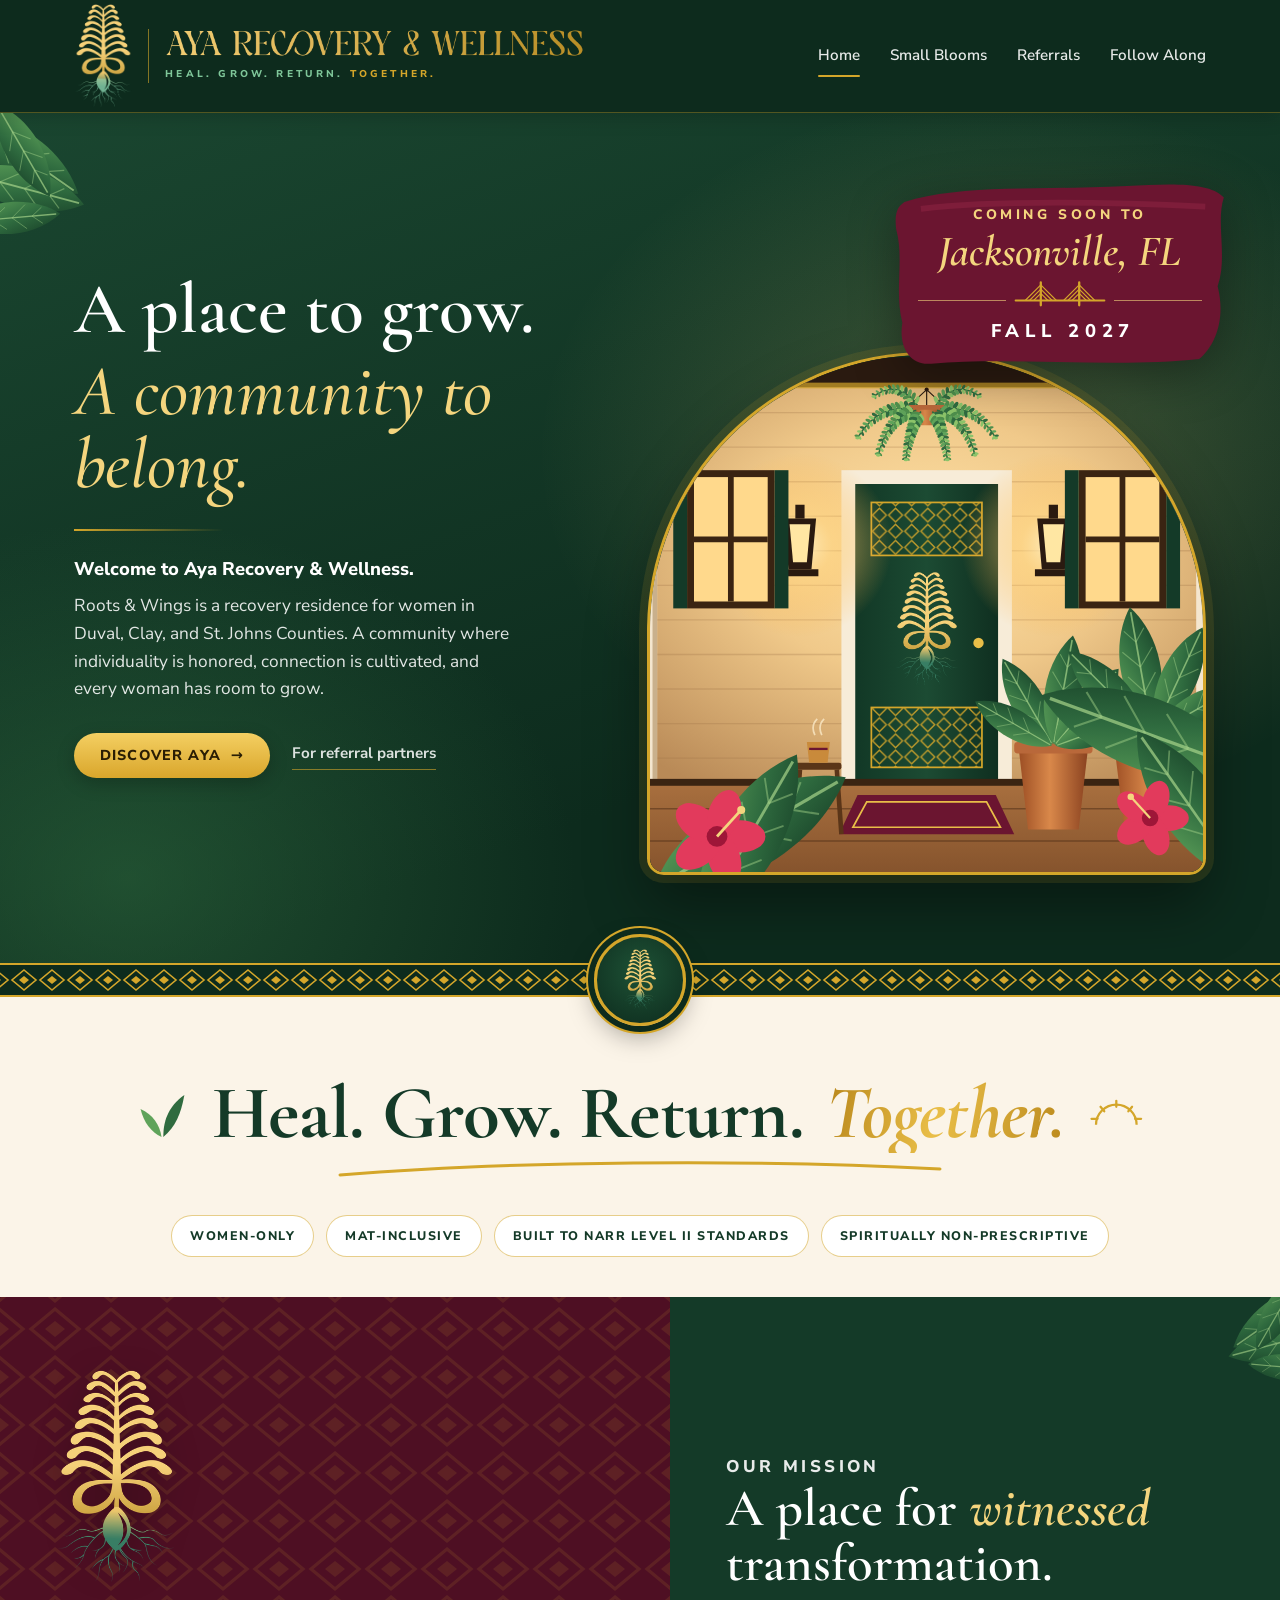
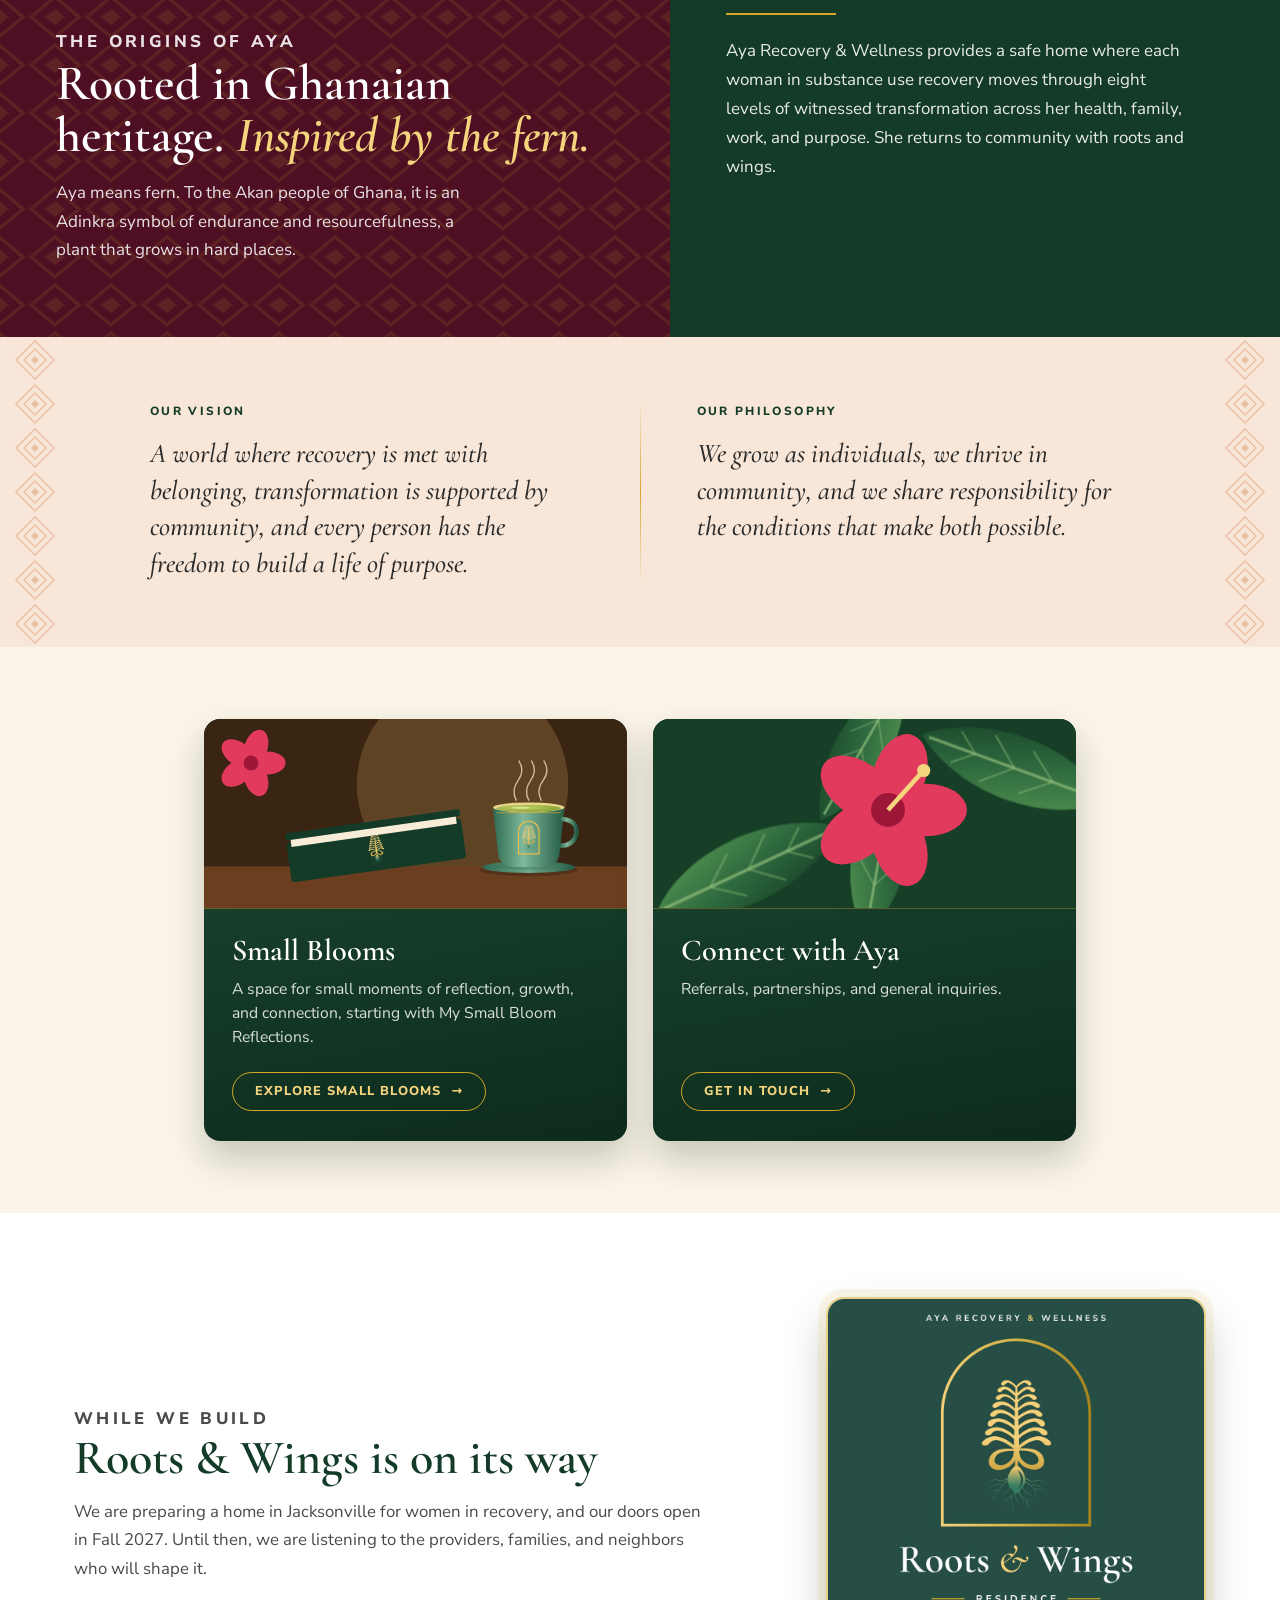
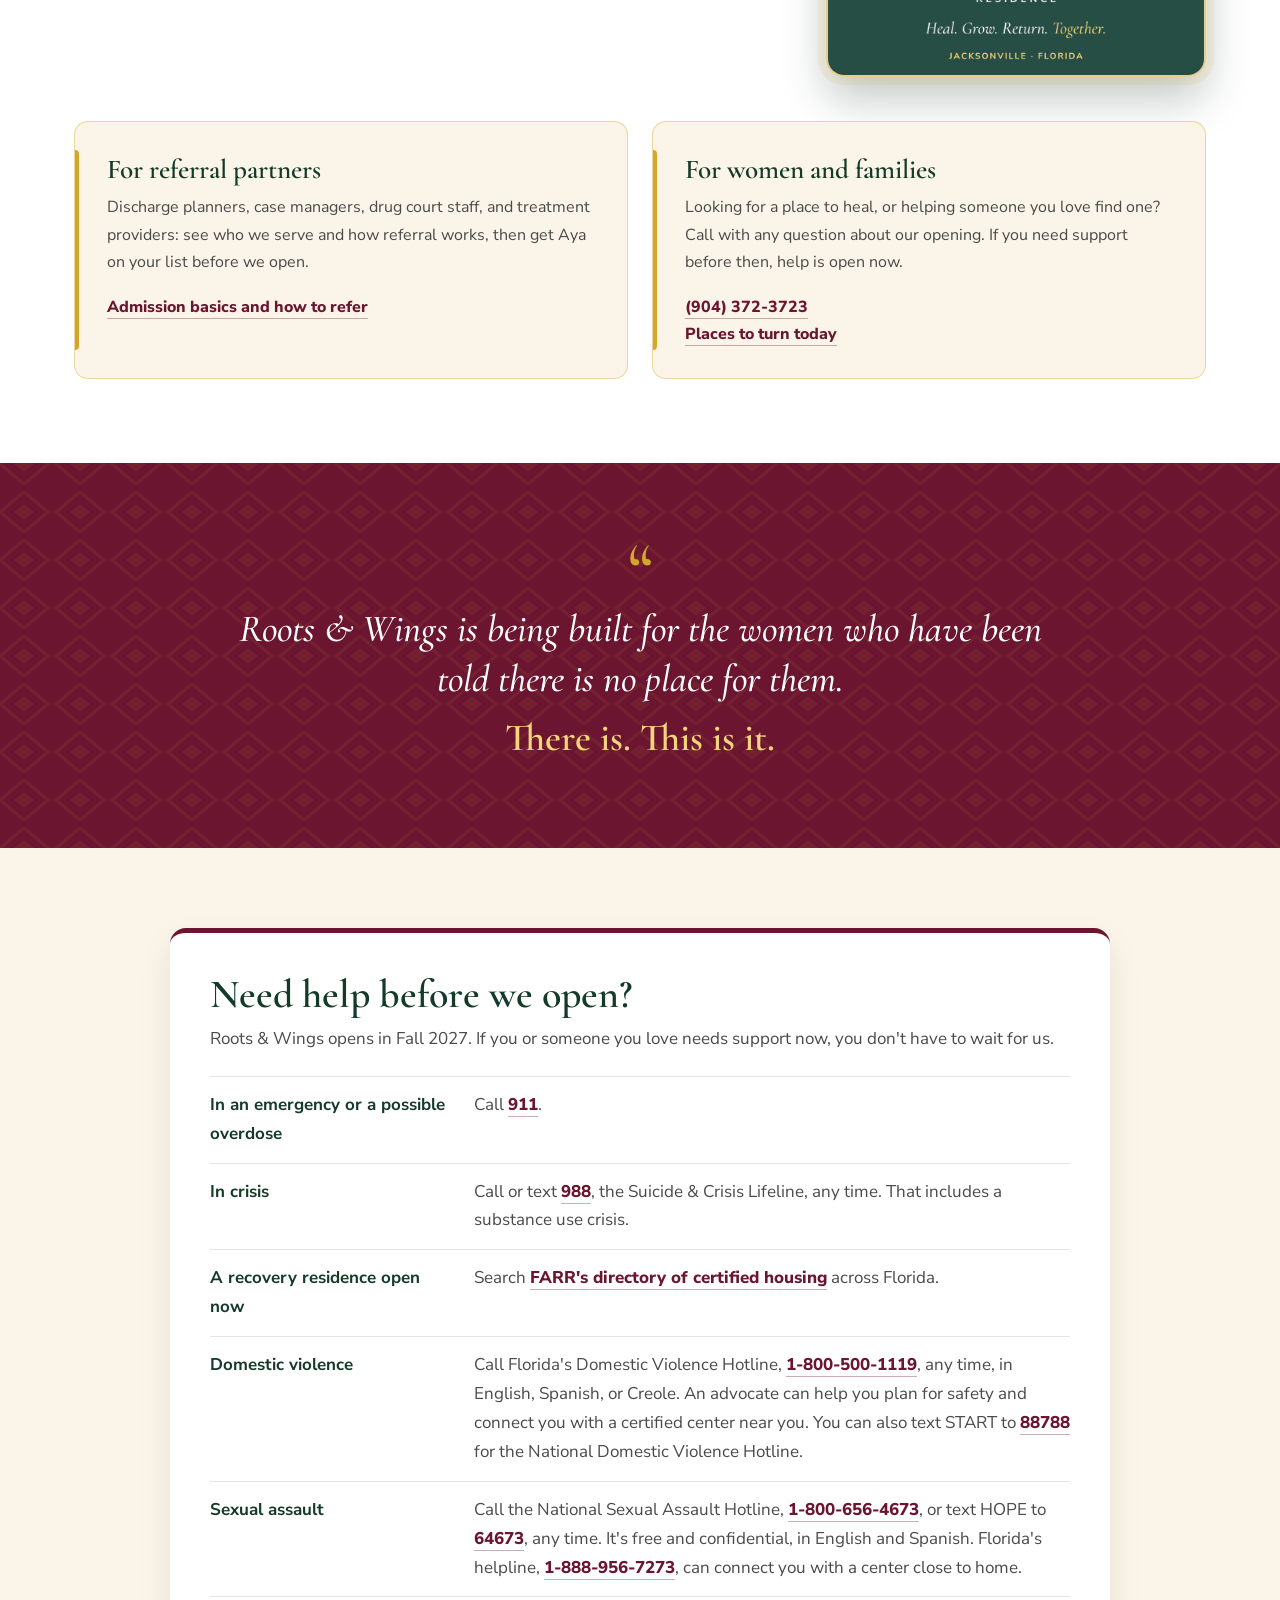
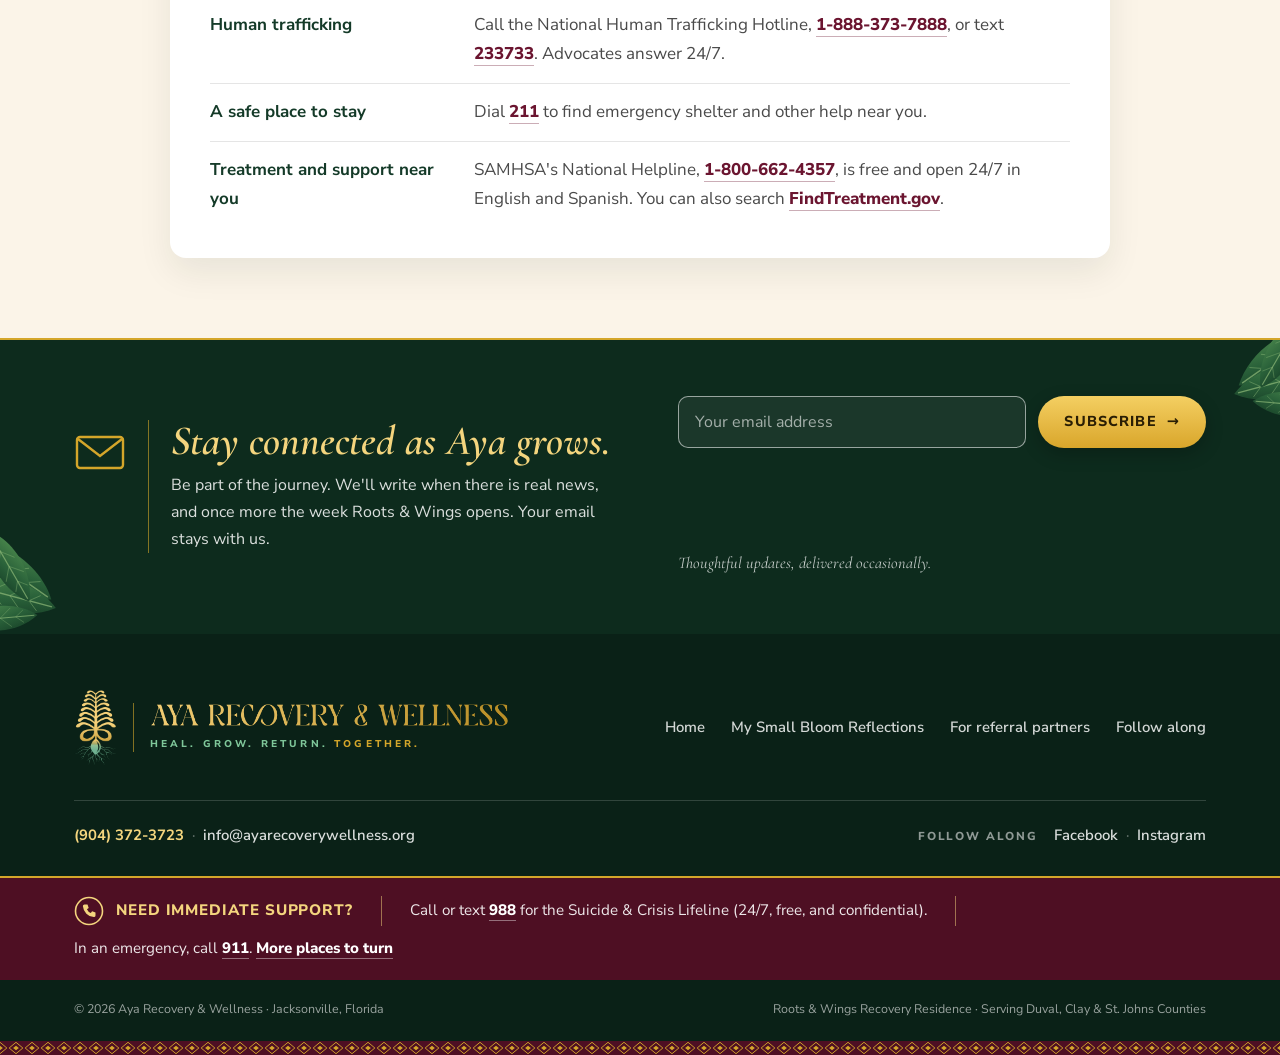
==== commit e8852234: "Merge pull request #6 from InsideOutInThought/claude/home-hero-tweaks" ====
--- a/index.html
+++ b/index.html
@@ -68,7 +68,7 @@
       <h1>A place to grow. <em>A community to belong.</em></h1>
       <div class="rule" aria-hidden="true"></div>
       <p class="welcome">Welcome to Aya Recovery &amp; Wellness.</p>
-      <p class="lead">Roots &amp; Wings is a recovery residence for women in Duval, Clay and St. Johns Counties. A community where individuality is honored, connection is cultivated, and every woman has room to grow.</p>
+      <p class="lead">Roots &amp; Wings is a recovery residence for women in Duval, Clay, and St. Johns Counties. A community where individuality is honored, connection is cultivated, and every woman has room to grow.</p>
       <div class="cta">
         <a class="btn btn-gold" href="#mission">Discover Aya <span class="arr" aria-hidden="true">&rarr;</span></a>
         <a class="soft" href="aya-refer.html">For referral partners</a>
@@ -160,17 +160,15 @@
               <use href="#leaf" width="90" height="34" transform="rotate(-30) translate(0 -17)"/>
             </g>
           </g>
-          <!-- hanging fern -->
-          <g>
-            <path d="M300 78V112" stroke="#2A1A10" stroke-width="2"/>
-            <path d="M282 112H318L312 132H288Z" fill="url(#pot)"/>
-            <g transform="translate(300 128)">
-              <use href="#leaf" width="70" height="20" transform="rotate(60) translate(0 -10)"/>
-              <use href="#leaf" width="70" height="20" transform="rotate(120) translate(0 -10)"/>
-              <use href="#leaf" width="60" height="18" transform="rotate(90) translate(0 -9)"/>
-              <use href="#leaf" width="56" height="16" transform="rotate(30) translate(0 -8)"/>
-              <use href="#leaf" width="56" height="16" transform="rotate(150) translate(0 -8)"/>
-            </g>
+          <!-- hanging Boston fern: eight full fronds, two arching up and six spilling down -->
+          <g>
+            <circle cx="300" cy="80" r="1.8" fill="#2A1A10"/>
+            <path d="M300 80 285 94M300 80V94M300 80 315 94" stroke="#2A1A10" stroke-width="1" fill="none"/>
+            <g><path d="M293 95Q276 70 254 86" stroke="#2F6B3F" stroke-width="1.4" fill="none"/><ellipse cx="287.7" cy="92.2" rx="3.5" ry="1.7" transform="rotate(-190 287.7 92.2)" fill="#2F6B3F"/><ellipse cx="291.8" cy="89.0" rx="3.5" ry="1.7" transform="rotate(-66 291.8 89.0)" fill="#8CC46A"/><ellipse cx="285.0" cy="89.1" rx="3.3" ry="1.7" transform="rotate(-195 285.0 89.1)" fill="#8CC46A"/><ellipse cx="288.6" cy="85.7" rx="3.3" ry="1.7" transform="rotate(-71 288.6 85.7)" fill="#4E8F4C"/><ellipse cx="282.3" cy="86.6" rx="3.2" ry="1.6" transform="rotate(-202 282.3 86.6)" fill="#4E8F4C"/><ellipse cx="285.4" cy="82.9" rx="3.2" ry="1.6" transform="rotate(-78 285.4 82.9)" fill="#5FA35A"/><ellipse cx="279.5" cy="84.6" rx="3.0" ry="1.5" transform="rotate(-209 279.5 84.6)" fill="#5FA35A"/><ellipse cx="282.0" cy="80.7" rx="3.0" ry="1.5" transform="rotate(-85 282.0 80.7)" fill="#2F6B3F"/><ellipse cx="276.7" cy="83.1" rx="2.9" ry="1.4" transform="rotate(-217 276.7 83.1)" fill="#2F6B3F"/><ellipse cx="278.6" cy="79.1" rx="2.9" ry="1.4" transform="rotate(-93 278.6 79.1)" fill="#8CC46A"/><ellipse cx="274.0" cy="82.2" rx="2.7" ry="1.4" transform="rotate(-227 274.0 82.2)" fill="#8CC46A"/><ellipse cx="275.1" cy="78.2" rx="2.7" ry="1.4" transform="rotate(-103 275.1 78.2)" fill="#4E8F4C"/><ellipse cx="271.1" cy="81.7" rx="2.6" ry="1.3" transform="rotate(-236 271.1 81.7)" fill="#4E8F4C"/><ellipse cx="271.5" cy="77.8" rx="2.6" ry="1.3" transform="rotate(-112 271.5 77.8)" fill="#5FA35A"/><ellipse cx="268.2" cy="81.7" rx="2.4" ry="1.2" transform="rotate(114 268.2 81.7)" fill="#5FA35A"/><ellipse cx="268.0" cy="78.0" rx="2.4" ry="1.2" transform="rotate(238 268.0 78.0)" fill="#2F6B3F"/><ellipse cx="265.2" cy="82.2" rx="2.3" ry="1.1" transform="rotate(105 265.2 82.2)" fill="#2F6B3F"/><ellipse cx="264.5" cy="78.8" rx="2.3" ry="1.1" transform="rotate(229 264.5 78.8)" fill="#8CC46A"/><ellipse cx="262.1" cy="83.2" rx="2.1" ry="1.1" transform="rotate(97 262.1 83.2)" fill="#8CC46A"/><ellipse cx="260.9" cy="80.1" rx="2.1" ry="1.1" transform="rotate(221 260.9 80.1)" fill="#4E8F4C"/><ellipse cx="258.9" cy="84.6" rx="2.0" ry="1.0" transform="rotate(90 258.9 84.6)" fill="#4E8F4C"/><ellipse cx="257.4" cy="82.0" rx="2.0" ry="1.0" transform="rotate(214 257.4 82.0)" fill="#5FA35A"/><ellipse cx="255.5" cy="86.7" rx="1.8" ry="0.9" transform="rotate(84 255.5 86.7)" fill="#5FA35A"/><ellipse cx="253.9" cy="84.3" rx="1.8" ry="0.9" transform="rotate(208 253.9 84.3)" fill="#2F6B3F"/><ellipse cx="254" cy="86" rx="2" ry="1.3" fill="#8CC46A"/></g>
+            <g><path d="M307 95Q324 70 346 86" stroke="#2F6B3F" stroke-width="1.4" fill="none"/><ellipse cx="308.2" cy="89.0" rx="3.5" ry="1.7" transform="rotate(-114 308.2 89.0)" fill="#8CC46A"/><ellipse cx="312.3" cy="92.2" rx="3.5" ry="1.7" transform="rotate(10 312.3 92.2)" fill="#4E8F4C"/><ellipse cx="311.4" cy="85.7" rx="3.3" ry="1.7" transform="rotate(-109 311.4 85.7)" fill="#4E8F4C"/><ellipse cx="315.0" cy="89.1" rx="3.3" ry="1.7" transform="rotate(15 315.0 89.1)" fill="#5FA35A"/><ellipse cx="314.6" cy="82.9" rx="3.2" ry="1.6" transform="rotate(-102 314.6 82.9)" fill="#5FA35A"/><ellipse cx="317.7" cy="86.6" rx="3.2" ry="1.6" transform="rotate(22 317.7 86.6)" fill="#2F6B3F"/><ellipse cx="318.0" cy="80.7" rx="3.0" ry="1.5" transform="rotate(-95 318.0 80.7)" fill="#2F6B3F"/><ellipse cx="320.5" cy="84.6" rx="3.0" ry="1.5" transform="rotate(29 320.5 84.6)" fill="#8CC46A"/><ellipse cx="321.4" cy="79.1" rx="2.9" ry="1.4" transform="rotate(-87 321.4 79.1)" fill="#8CC46A"/><ellipse cx="323.3" cy="83.1" rx="2.9" ry="1.4" transform="rotate(37 323.3 83.1)" fill="#4E8F4C"/><ellipse cx="324.9" cy="78.2" rx="2.7" ry="1.4" transform="rotate(-77 324.9 78.2)" fill="#4E8F4C"/><ellipse cx="326.0" cy="82.2" rx="2.7" ry="1.4" transform="rotate(47 326.0 82.2)" fill="#5FA35A"/><ellipse cx="328.5" cy="77.8" rx="2.6" ry="1.3" transform="rotate(-68 328.5 77.8)" fill="#5FA35A"/><ellipse cx="328.9" cy="81.7" rx="2.6" ry="1.3" transform="rotate(56 328.9 81.7)" fill="#2F6B3F"/><ellipse cx="332.0" cy="78.0" rx="2.4" ry="1.2" transform="rotate(-58 332.0 78.0)" fill="#2F6B3F"/><ellipse cx="331.8" cy="81.7" rx="2.4" ry="1.2" transform="rotate(66 331.8 81.7)" fill="#8CC46A"/><ellipse cx="335.5" cy="78.8" rx="2.3" ry="1.1" transform="rotate(-49 335.5 78.8)" fill="#8CC46A"/><ellipse cx="334.8" cy="82.2" rx="2.3" ry="1.1" transform="rotate(75 334.8 82.2)" fill="#4E8F4C"/><ellipse cx="339.1" cy="80.1" rx="2.1" ry="1.1" transform="rotate(-41 339.1 80.1)" fill="#4E8F4C"/><ellipse cx="337.9" cy="83.2" rx="2.1" ry="1.1" transform="rotate(83 337.9 83.2)" fill="#5FA35A"/><ellipse cx="342.6" cy="82.0" rx="2.0" ry="1.0" transform="rotate(-34 342.6 82.0)" fill="#5FA35A"/><ellipse cx="341.1" cy="84.6" rx="2.0" ry="1.0" transform="rotate(90 341.1 84.6)" fill="#2F6B3F"/><ellipse cx="346.1" cy="84.3" rx="1.8" ry="0.9" transform="rotate(-28 346.1 84.3)" fill="#2F6B3F"/><ellipse cx="344.5" cy="86.7" rx="1.8" ry="0.9" transform="rotate(96 344.5 86.7)" fill="#8CC46A"/><ellipse cx="346" cy="86" rx="2" ry="1.3" fill="#8CC46A"/></g>
+            <path d="M285 96H315L310 111H290Z" fill="url(#pot)"/>
+            <rect x="283" y="93.5" width="34" height="4" rx="1.5" fill="#B9683A"/>
+            <g><path d="M288 97Q258 92 240 122" stroke="#2F6B3F" stroke-width="1.4" fill="none"/><ellipse cx="282.1" cy="99.2" rx="3.8" ry="1.9" transform="rotate(-237 282.1 99.2)" fill="#5FA35A"/><ellipse cx="282.6" cy="93.4" rx="3.8" ry="1.9" transform="rotate(-113 282.6 93.4)" fill="#2F6B3F"/><ellipse cx="278.6" cy="99.1" rx="3.7" ry="1.9" transform="rotate(-241 278.6 99.1)" fill="#2F6B3F"/><ellipse cx="278.7" cy="93.5" rx="3.7" ry="1.9" transform="rotate(-117 278.7 93.5)" fill="#8CC46A"/><ellipse cx="275.3" cy="99.2" rx="3.6" ry="1.8" transform="rotate(114 275.3 99.2)" fill="#8CC46A"/><ellipse cx="274.9" cy="93.8" rx="3.6" ry="1.8" transform="rotate(238 274.9 93.8)" fill="#4E8F4C"/><ellipse cx="272.1" cy="99.6" rx="3.4" ry="1.7" transform="rotate(109 272.1 99.6)" fill="#4E8F4C"/><ellipse cx="271.3" cy="94.4" rx="3.4" ry="1.7" transform="rotate(233 271.3 94.4)" fill="#5FA35A"/><ellipse cx="269.0" cy="100.2" rx="3.3" ry="1.7" transform="rotate(104 269.0 100.2)" fill="#5FA35A"/><ellipse cx="267.8" cy="95.4" rx="3.3" ry="1.7" transform="rotate(228 267.8 95.4)" fill="#2F6B3F"/><ellipse cx="265.9" cy="101.2" rx="3.2" ry="1.6" transform="rotate(99 265.9 101.2)" fill="#2F6B3F"/><ellipse cx="264.3" cy="96.6" rx="3.2" ry="1.6" transform="rotate(223 264.3 96.6)" fill="#8CC46A"/><ellipse cx="263.0" cy="102.3" rx="3.1" ry="1.5" transform="rotate(94 263.0 102.3)" fill="#8CC46A"/><ellipse cx="261.1" cy="98.1" rx="3.1" ry="1.5" transform="rotate(218 261.1 98.1)" fill="#4E8F4C"/><ellipse cx="260.1" cy="103.8" rx="2.9" ry="1.5" transform="rotate(89 260.1 103.8)" fill="#4E8F4C"/><ellipse cx="257.9" cy="99.9" rx="2.9" ry="1.5" transform="rotate(213 257.9 99.9)" fill="#5FA35A"/><ellipse cx="257.3" cy="105.5" rx="2.8" ry="1.4" transform="rotate(84 257.3 105.5)" fill="#5FA35A"/><ellipse cx="254.9" cy="102.0" rx="2.8" ry="1.4" transform="rotate(208 254.9 102.0)" fill="#2F6B3F"/><ellipse cx="254.6" cy="107.5" rx="2.7" ry="1.3" transform="rotate(79 254.6 107.5)" fill="#2F6B3F"/><ellipse cx="252.0" cy="104.3" rx="2.7" ry="1.3" transform="rotate(203 252.0 104.3)" fill="#8CC46A"/><ellipse cx="251.9" cy="109.8" rx="2.6" ry="1.3" transform="rotate(75 251.9 109.8)" fill="#8CC46A"/><ellipse cx="249.3" cy="106.9" rx="2.6" ry="1.3" transform="rotate(199 249.3 106.9)" fill="#4E8F4C"/><ellipse cx="249.3" cy="112.3" rx="2.4" ry="1.2" transform="rotate(71 249.3 112.3)" fill="#4E8F4C"/><ellipse cx="246.6" cy="109.8" rx="2.4" ry="1.2" transform="rotate(195 246.6 109.8)" fill="#5FA35A"/><ellipse cx="246.8" cy="115.2" rx="2.3" ry="1.1" transform="rotate(67 246.8 115.2)" fill="#5FA35A"/><ellipse cx="244.1" cy="113.0" rx="2.3" ry="1.1" transform="rotate(191 244.1 113.0)" fill="#2F6B3F"/><ellipse cx="244.3" cy="118.3" rx="2.2" ry="1.1" transform="rotate(64 244.3 118.3)" fill="#2F6B3F"/><ellipse cx="241.7" cy="116.4" rx="2.2" ry="1.1" transform="rotate(188 241.7 116.4)" fill="#8CC46A"/><ellipse cx="242.0" cy="121.8" rx="2.0" ry="1.0" transform="rotate(60 242.0 121.8)" fill="#8CC46A"/><ellipse cx="239.3" cy="120.1" rx="2.0" ry="1.0" transform="rotate(184 239.3 120.1)" fill="#4E8F4C"/><ellipse cx="240" cy="122" rx="2" ry="1.3" fill="#8CC46A"/></g><g><path d="M291 98Q266 104 258 137" stroke="#2F6B3F" stroke-width="1.4" fill="none"/><ellipse cx="287.0" cy="102.2" rx="3.8" ry="1.9" transform="rotate(100 287.0 102.2)" fill="#2F6B3F"/><ellipse cx="285.2" cy="96.7" rx="3.8" ry="1.9" transform="rotate(224 285.2 96.7)" fill="#8CC46A"/><ellipse cx="284.3" cy="103.3" rx="3.7" ry="1.9" transform="rotate(95 284.3 103.3)" fill="#8CC46A"/><ellipse cx="282.1" cy="98.1" rx="3.7" ry="1.9" transform="rotate(219 282.1 98.1)" fill="#4E8F4C"/><ellipse cx="281.7" cy="104.5" rx="3.6" ry="1.8" transform="rotate(90 281.7 104.5)" fill="#4E8F4C"/><ellipse cx="279.2" cy="99.7" rx="3.6" ry="1.8" transform="rotate(214 279.2 99.7)" fill="#5FA35A"/><ellipse cx="279.3" cy="106.0" rx="3.4" ry="1.7" transform="rotate(85 279.3 106.0)" fill="#5FA35A"/><ellipse cx="276.5" cy="101.6" rx="3.4" ry="1.7" transform="rotate(209 276.5 101.6)" fill="#2F6B3F"/><ellipse cx="276.9" cy="107.6" rx="3.3" ry="1.7" transform="rotate(81 276.9 107.6)" fill="#2F6B3F"/><ellipse cx="273.9" cy="103.6" rx="3.3" ry="1.7" transform="rotate(205 273.9 103.6)" fill="#8CC46A"/><ellipse cx="274.7" cy="109.5" rx="3.2" ry="1.6" transform="rotate(76 274.7 109.5)" fill="#8CC46A"/><ellipse cx="271.5" cy="105.9" rx="3.2" ry="1.6" transform="rotate(200 271.5 105.9)" fill="#4E8F4C"/><ellipse cx="272.6" cy="111.6" rx="3.1" ry="1.5" transform="rotate(71 272.6 111.6)" fill="#4E8F4C"/><ellipse cx="269.2" cy="108.4" rx="3.1" ry="1.5" transform="rotate(195 269.2 108.4)" fill="#5FA35A"/><ellipse cx="270.6" cy="113.9" rx="2.9" ry="1.5" transform="rotate(67 270.6 113.9)" fill="#5FA35A"/><ellipse cx="267.1" cy="111.1" rx="2.9" ry="1.5" transform="rotate(191 267.1 111.1)" fill="#2F6B3F"/><ellipse cx="268.7" cy="116.4" rx="2.8" ry="1.4" transform="rotate(63 268.7 116.4)" fill="#2F6B3F"/><ellipse cx="265.2" cy="113.9" rx="2.8" ry="1.4" transform="rotate(187 265.2 113.9)" fill="#8CC46A"/><ellipse cx="266.9" cy="119.1" rx="2.7" ry="1.3" transform="rotate(59 266.9 119.1)" fill="#8CC46A"/><ellipse cx="263.4" cy="117.0" rx="2.7" ry="1.3" transform="rotate(183 263.4 117.0)" fill="#4E8F4C"/><ellipse cx="265.3" cy="122.1" rx="2.6" ry="1.3" transform="rotate(55 265.3 122.1)" fill="#4E8F4C"/><ellipse cx="261.8" cy="120.3" rx="2.6" ry="1.3" transform="rotate(179 261.8 120.3)" fill="#5FA35A"/><ellipse cx="263.7" cy="125.3" rx="2.4" ry="1.2" transform="rotate(52 263.7 125.3)" fill="#5FA35A"/><ellipse cx="260.3" cy="123.8" rx="2.4" ry="1.2" transform="rotate(176 260.3 123.8)" fill="#2F6B3F"/><ellipse cx="262.3" cy="128.7" rx="2.3" ry="1.1" transform="rotate(48 262.3 128.7)" fill="#2F6B3F"/><ellipse cx="259.0" cy="127.5" rx="2.3" ry="1.1" transform="rotate(172 259.0 127.5)" fill="#8CC46A"/><ellipse cx="261.0" cy="132.3" rx="2.2" ry="1.1" transform="rotate(46 261.0 132.3)" fill="#8CC46A"/><ellipse cx="257.8" cy="131.4" rx="2.2" ry="1.1" transform="rotate(170 257.8 131.4)" fill="#4E8F4C"/><ellipse cx="259.8" cy="136.2" rx="2.0" ry="1.0" transform="rotate(43 259.8 136.2)" fill="#4E8F4C"/><ellipse cx="256.8" cy="135.4" rx="2.0" ry="1.0" transform="rotate(167 256.8 135.4)" fill="#5FA35A"/><ellipse cx="258" cy="137" rx="2" ry="1.3" fill="#8CC46A"/></g><g><path d="M295 99Q285 114 282 141" stroke="#2F6B3F" stroke-width="1.4" fill="none"/><ellipse cx="295.3" cy="104.0" rx="3.8" ry="1.9" transform="rotate(59 295.3 104.0)" fill="#8CC46A"/><ellipse cx="290.3" cy="101.0" rx="3.8" ry="1.9" transform="rotate(183 290.3 101.0)" fill="#4E8F4C"/><ellipse cx="294.2" cy="105.9" rx="3.7" ry="1.9" transform="rotate(57 294.2 105.9)" fill="#4E8F4C"/><ellipse cx="289.3" cy="103.2" rx="3.7" ry="1.9" transform="rotate(181 289.3 103.2)" fill="#5FA35A"/><ellipse cx="293.1" cy="107.9" rx="3.6" ry="1.8" transform="rotate(54 293.1 107.9)" fill="#5FA35A"/><ellipse cx="288.2" cy="105.5" rx="3.6" ry="1.8" transform="rotate(178 288.2 105.5)" fill="#2F6B3F"/><ellipse cx="292.0" cy="110.1" rx="3.4" ry="1.7" transform="rotate(52 292.0 110.1)" fill="#2F6B3F"/><ellipse cx="287.3" cy="107.9" rx="3.4" ry="1.7" transform="rotate(176 287.3 107.9)" fill="#8CC46A"/><ellipse cx="291.0" cy="112.3" rx="3.3" ry="1.7" transform="rotate(50 291.0 112.3)" fill="#8CC46A"/><ellipse cx="286.4" cy="110.4" rx="3.3" ry="1.7" transform="rotate(174 286.4 110.4)" fill="#4E8F4C"/><ellipse cx="290.1" cy="114.6" rx="3.2" ry="1.6" transform="rotate(48 290.1 114.6)" fill="#4E8F4C"/><ellipse cx="285.5" cy="113.0" rx="3.2" ry="1.6" transform="rotate(172 285.5 113.0)" fill="#5FA35A"/><ellipse cx="289.2" cy="117.1" rx="3.1" ry="1.5" transform="rotate(46 289.2 117.1)" fill="#5FA35A"/><ellipse cx="284.7" cy="115.6" rx="3.1" ry="1.5" transform="rotate(170 284.7 115.6)" fill="#2F6B3F"/><ellipse cx="288.3" cy="119.6" rx="2.9" ry="1.5" transform="rotate(45 288.3 119.6)" fill="#2F6B3F"/><ellipse cx="284.0" cy="118.3" rx="2.9" ry="1.5" transform="rotate(169 284.0 118.3)" fill="#8CC46A"/><ellipse cx="287.5" cy="122.3" rx="2.8" ry="1.4" transform="rotate(43 287.5 122.3)" fill="#8CC46A"/><ellipse cx="283.4" cy="121.2" rx="2.8" ry="1.4" transform="rotate(167 283.4 121.2)" fill="#4E8F4C"/><ellipse cx="286.7" cy="125.0" rx="2.7" ry="1.3" transform="rotate(41 286.7 125.0)" fill="#4E8F4C"/><ellipse cx="282.7" cy="124.1" rx="2.7" ry="1.3" transform="rotate(165 282.7 124.1)" fill="#5FA35A"/><ellipse cx="286.0" cy="127.9" rx="2.6" ry="1.3" transform="rotate(40 286.0 127.9)" fill="#5FA35A"/><ellipse cx="282.2" cy="127.1" rx="2.6" ry="1.3" transform="rotate(164 282.2 127.1)" fill="#2F6B3F"/><ellipse cx="285.3" cy="130.9" rx="2.4" ry="1.2" transform="rotate(39 285.3 130.9)" fill="#2F6B3F"/><ellipse cx="281.7" cy="130.2" rx="2.4" ry="1.2" transform="rotate(163 281.7 130.2)" fill="#8CC46A"/><ellipse cx="284.7" cy="133.9" rx="2.3" ry="1.1" transform="rotate(37 284.7 133.9)" fill="#8CC46A"/><ellipse cx="281.3" cy="133.4" rx="2.3" ry="1.1" transform="rotate(161 281.3 133.4)" fill="#4E8F4C"/><ellipse cx="284.1" cy="137.1" rx="2.2" ry="1.1" transform="rotate(36 284.1 137.1)" fill="#4E8F4C"/><ellipse cx="280.9" cy="136.7" rx="2.2" ry="1.1" transform="rotate(160 280.9 136.7)" fill="#5FA35A"/><ellipse cx="283.6" cy="140.4" rx="2.0" ry="1.0" transform="rotate(35 283.6 140.4)" fill="#5FA35A"/><ellipse cx="280.5" cy="140.0" rx="2.0" ry="1.0" transform="rotate(159 280.5 140.0)" fill="#2F6B3F"/><ellipse cx="282" cy="141" rx="2" ry="1.3" fill="#8CC46A"/></g><g><path d="M312 97Q342 92 360 122" stroke="#2F6B3F" stroke-width="1.4" fill="none"/><ellipse cx="317.4" cy="93.4" rx="3.8" ry="1.9" transform="rotate(-67 317.4 93.4)" fill="#4E8F4C"/><ellipse cx="317.9" cy="99.2" rx="3.8" ry="1.9" transform="rotate(57 317.9 99.2)" fill="#5FA35A"/><ellipse cx="321.3" cy="93.5" rx="3.7" ry="1.9" transform="rotate(-63 321.3 93.5)" fill="#5FA35A"/><ellipse cx="321.4" cy="99.1" rx="3.7" ry="1.9" transform="rotate(61 321.4 99.1)" fill="#2F6B3F"/><ellipse cx="325.1" cy="93.8" rx="3.6" ry="1.8" transform="rotate(-58 325.1 93.8)" fill="#2F6B3F"/><ellipse cx="324.7" cy="99.2" rx="3.6" ry="1.8" transform="rotate(66 324.7 99.2)" fill="#8CC46A"/><ellipse cx="328.7" cy="94.4" rx="3.4" ry="1.7" transform="rotate(-53 328.7 94.4)" fill="#8CC46A"/><ellipse cx="327.9" cy="99.6" rx="3.4" ry="1.7" transform="rotate(71 327.9 99.6)" fill="#4E8F4C"/><ellipse cx="332.2" cy="95.4" rx="3.3" ry="1.7" transform="rotate(-48 332.2 95.4)" fill="#4E8F4C"/><ellipse cx="331.0" cy="100.2" rx="3.3" ry="1.7" transform="rotate(76 331.0 100.2)" fill="#5FA35A"/><ellipse cx="335.7" cy="96.6" rx="3.2" ry="1.6" transform="rotate(-43 335.7 96.6)" fill="#5FA35A"/><ellipse cx="334.1" cy="101.2" rx="3.2" ry="1.6" transform="rotate(81 334.1 101.2)" fill="#2F6B3F"/><ellipse cx="338.9" cy="98.1" rx="3.1" ry="1.5" transform="rotate(-38 338.9 98.1)" fill="#2F6B3F"/><ellipse cx="337.0" cy="102.3" rx="3.1" ry="1.5" transform="rotate(86 337.0 102.3)" fill="#8CC46A"/><ellipse cx="342.1" cy="99.9" rx="2.9" ry="1.5" transform="rotate(-33 342.1 99.9)" fill="#8CC46A"/><ellipse cx="339.9" cy="103.8" rx="2.9" ry="1.5" transform="rotate(91 339.9 103.8)" fill="#4E8F4C"/><ellipse cx="345.1" cy="102.0" rx="2.8" ry="1.4" transform="rotate(-28 345.1 102.0)" fill="#4E8F4C"/><ellipse cx="342.7" cy="105.5" rx="2.8" ry="1.4" transform="rotate(96 342.7 105.5)" fill="#5FA35A"/><ellipse cx="348.0" cy="104.3" rx="2.7" ry="1.3" transform="rotate(-23 348.0 104.3)" fill="#5FA35A"/><ellipse cx="345.4" cy="107.5" rx="2.7" ry="1.3" transform="rotate(101 345.4 107.5)" fill="#2F6B3F"/><ellipse cx="350.7" cy="106.9" rx="2.6" ry="1.3" transform="rotate(-19 350.7 106.9)" fill="#2F6B3F"/><ellipse cx="348.1" cy="109.8" rx="2.6" ry="1.3" transform="rotate(105 348.1 109.8)" fill="#8CC46A"/><ellipse cx="353.4" cy="109.8" rx="2.4" ry="1.2" transform="rotate(-15 353.4 109.8)" fill="#8CC46A"/><ellipse cx="350.7" cy="112.3" rx="2.4" ry="1.2" transform="rotate(109 350.7 112.3)" fill="#4E8F4C"/><ellipse cx="355.9" cy="113.0" rx="2.3" ry="1.1" transform="rotate(-11 355.9 113.0)" fill="#4E8F4C"/><ellipse cx="353.2" cy="115.2" rx="2.3" ry="1.1" transform="rotate(113 353.2 115.2)" fill="#5FA35A"/><ellipse cx="358.3" cy="116.4" rx="2.2" ry="1.1" transform="rotate(-8 358.3 116.4)" fill="#5FA35A"/><ellipse cx="355.7" cy="118.3" rx="2.2" ry="1.1" transform="rotate(116 355.7 118.3)" fill="#2F6B3F"/><ellipse cx="360.7" cy="120.1" rx="2.0" ry="1.0" transform="rotate(-4 360.7 120.1)" fill="#2F6B3F"/><ellipse cx="358.0" cy="121.8" rx="2.0" ry="1.0" transform="rotate(120 358.0 121.8)" fill="#8CC46A"/><ellipse cx="360" cy="122" rx="2" ry="1.3" fill="#8CC46A"/></g><g><path d="M309 98Q334 104 342 137" stroke="#2F6B3F" stroke-width="1.4" fill="none"/><ellipse cx="314.8" cy="96.7" rx="3.8" ry="1.9" transform="rotate(-44 314.8 96.7)" fill="#5FA35A"/><ellipse cx="313.0" cy="102.2" rx="3.8" ry="1.9" transform="rotate(80 313.0 102.2)" fill="#2F6B3F"/><ellipse cx="317.9" cy="98.1" rx="3.7" ry="1.9" transform="rotate(-39 317.9 98.1)" fill="#2F6B3F"/><ellipse cx="315.7" cy="103.3" rx="3.7" ry="1.9" transform="rotate(85 315.7 103.3)" fill="#8CC46A"/><ellipse cx="320.8" cy="99.7" rx="3.6" ry="1.8" transform="rotate(-34 320.8 99.7)" fill="#8CC46A"/><ellipse cx="318.3" cy="104.5" rx="3.6" ry="1.8" transform="rotate(90 318.3 104.5)" fill="#4E8F4C"/><ellipse cx="323.5" cy="101.6" rx="3.4" ry="1.7" transform="rotate(-29 323.5 101.6)" fill="#4E8F4C"/><ellipse cx="320.7" cy="106.0" rx="3.4" ry="1.7" transform="rotate(95 320.7 106.0)" fill="#5FA35A"/><ellipse cx="326.1" cy="103.6" rx="3.3" ry="1.7" transform="rotate(-25 326.1 103.6)" fill="#5FA35A"/><ellipse cx="323.1" cy="107.6" rx="3.3" ry="1.7" transform="rotate(99 323.1 107.6)" fill="#2F6B3F"/><ellipse cx="328.5" cy="105.9" rx="3.2" ry="1.6" transform="rotate(-20 328.5 105.9)" fill="#2F6B3F"/><ellipse cx="325.3" cy="109.5" rx="3.2" ry="1.6" transform="rotate(104 325.3 109.5)" fill="#8CC46A"/><ellipse cx="330.8" cy="108.4" rx="3.1" ry="1.5" transform="rotate(-15 330.8 108.4)" fill="#8CC46A"/><ellipse cx="327.4" cy="111.6" rx="3.1" ry="1.5" transform="rotate(109 327.4 111.6)" fill="#4E8F4C"/><ellipse cx="332.9" cy="111.1" rx="2.9" ry="1.5" transform="rotate(-11 332.9 111.1)" fill="#4E8F4C"/><ellipse cx="329.4" cy="113.9" rx="2.9" ry="1.5" transform="rotate(113 329.4 113.9)" fill="#5FA35A"/><ellipse cx="334.8" cy="113.9" rx="2.8" ry="1.4" transform="rotate(-7 334.8 113.9)" fill="#5FA35A"/><ellipse cx="331.3" cy="116.4" rx="2.8" ry="1.4" transform="rotate(117 331.3 116.4)" fill="#2F6B3F"/><ellipse cx="336.6" cy="117.0" rx="2.7" ry="1.3" transform="rotate(-3 336.6 117.0)" fill="#2F6B3F"/><ellipse cx="333.1" cy="119.1" rx="2.7" ry="1.3" transform="rotate(121 333.1 119.1)" fill="#8CC46A"/><ellipse cx="338.2" cy="120.3" rx="2.6" ry="1.3" transform="rotate(1 338.2 120.3)" fill="#8CC46A"/><ellipse cx="334.7" cy="122.1" rx="2.6" ry="1.3" transform="rotate(125 334.7 122.1)" fill="#4E8F4C"/><ellipse cx="339.7" cy="123.8" rx="2.4" ry="1.2" transform="rotate(4 339.7 123.8)" fill="#4E8F4C"/><ellipse cx="336.3" cy="125.3" rx="2.4" ry="1.2" transform="rotate(128 336.3 125.3)" fill="#5FA35A"/><ellipse cx="341.0" cy="127.5" rx="2.3" ry="1.1" transform="rotate(8 341.0 127.5)" fill="#5FA35A"/><ellipse cx="337.7" cy="128.7" rx="2.3" ry="1.1" transform="rotate(132 337.7 128.7)" fill="#2F6B3F"/><ellipse cx="342.2" cy="131.4" rx="2.2" ry="1.1" transform="rotate(10 342.2 131.4)" fill="#2F6B3F"/><ellipse cx="339.0" cy="132.3" rx="2.2" ry="1.1" transform="rotate(134 339.0 132.3)" fill="#8CC46A"/><ellipse cx="343.2" cy="135.4" rx="2.0" ry="1.0" transform="rotate(13 343.2 135.4)" fill="#8CC46A"/><ellipse cx="340.2" cy="136.2" rx="2.0" ry="1.0" transform="rotate(137 340.2 136.2)" fill="#4E8F4C"/><ellipse cx="342" cy="137" rx="2" ry="1.3" fill="#8CC46A"/></g><g><path d="M305 99Q315 114 318 141" stroke="#2F6B3F" stroke-width="1.4" fill="none"/><ellipse cx="309.7" cy="101.0" rx="3.8" ry="1.9" transform="rotate(-3 309.7 101.0)" fill="#2F6B3F"/><ellipse cx="304.7" cy="104.0" rx="3.8" ry="1.9" transform="rotate(121 304.7 104.0)" fill="#8CC46A"/><ellipse cx="310.7" cy="103.2" rx="3.7" ry="1.9" transform="rotate(-1 310.7 103.2)" fill="#8CC46A"/><ellipse cx="305.8" cy="105.9" rx="3.7" ry="1.9" transform="rotate(123 305.8 105.9)" fill="#4E8F4C"/><ellipse cx="311.8" cy="105.5" rx="3.6" ry="1.8" transform="rotate(2 311.8 105.5)" fill="#4E8F4C"/><ellipse cx="306.9" cy="107.9" rx="3.6" ry="1.8" transform="rotate(126 306.9 107.9)" fill="#5FA35A"/><ellipse cx="312.7" cy="107.9" rx="3.4" ry="1.7" transform="rotate(4 312.7 107.9)" fill="#5FA35A"/><ellipse cx="308.0" cy="110.1" rx="3.4" ry="1.7" transform="rotate(128 308.0 110.1)" fill="#2F6B3F"/><ellipse cx="313.6" cy="110.4" rx="3.3" ry="1.7" transform="rotate(6 313.6 110.4)" fill="#2F6B3F"/><ellipse cx="309.0" cy="112.3" rx="3.3" ry="1.7" transform="rotate(130 309.0 112.3)" fill="#8CC46A"/><ellipse cx="314.5" cy="113.0" rx="3.2" ry="1.6" transform="rotate(8 314.5 113.0)" fill="#8CC46A"/><ellipse cx="309.9" cy="114.6" rx="3.2" ry="1.6" transform="rotate(132 309.9 114.6)" fill="#4E8F4C"/><ellipse cx="315.3" cy="115.6" rx="3.1" ry="1.5" transform="rotate(10 315.3 115.6)" fill="#4E8F4C"/><ellipse cx="310.8" cy="117.1" rx="3.1" ry="1.5" transform="rotate(134 310.8 117.1)" fill="#5FA35A"/><ellipse cx="316.0" cy="118.3" rx="2.9" ry="1.5" transform="rotate(11 316.0 118.3)" fill="#5FA35A"/><ellipse cx="311.7" cy="119.6" rx="2.9" ry="1.5" transform="rotate(135 311.7 119.6)" fill="#2F6B3F"/><ellipse cx="316.6" cy="121.2" rx="2.8" ry="1.4" transform="rotate(13 316.6 121.2)" fill="#2F6B3F"/><ellipse cx="312.5" cy="122.3" rx="2.8" ry="1.4" transform="rotate(137 312.5 122.3)" fill="#8CC46A"/><ellipse cx="317.3" cy="124.1" rx="2.7" ry="1.3" transform="rotate(15 317.3 124.1)" fill="#8CC46A"/><ellipse cx="313.3" cy="125.0" rx="2.7" ry="1.3" transform="rotate(139 313.3 125.0)" fill="#4E8F4C"/><ellipse cx="317.8" cy="127.1" rx="2.6" ry="1.3" transform="rotate(16 317.8 127.1)" fill="#4E8F4C"/><ellipse cx="314.0" cy="127.9" rx="2.6" ry="1.3" transform="rotate(140 314.0 127.9)" fill="#5FA35A"/><ellipse cx="318.3" cy="130.2" rx="2.4" ry="1.2" transform="rotate(17 318.3 130.2)" fill="#5FA35A"/><ellipse cx="314.7" cy="130.9" rx="2.4" ry="1.2" transform="rotate(141 314.7 130.9)" fill="#2F6B3F"/><ellipse cx="318.7" cy="133.4" rx="2.3" ry="1.1" transform="rotate(19 318.7 133.4)" fill="#2F6B3F"/><ellipse cx="315.3" cy="133.9" rx="2.3" ry="1.1" transform="rotate(143 315.3 133.9)" fill="#8CC46A"/><ellipse cx="319.1" cy="136.7" rx="2.2" ry="1.1" transform="rotate(20 319.1 136.7)" fill="#8CC46A"/><ellipse cx="315.9" cy="137.1" rx="2.2" ry="1.1" transform="rotate(144 315.9 137.1)" fill="#4E8F4C"/><ellipse cx="319.5" cy="140.0" rx="2.0" ry="1.0" transform="rotate(21 319.5 140.0)" fill="#4E8F4C"/><ellipse cx="316.4" cy="140.4" rx="2.0" ry="1.0" transform="rotate(145 316.4 140.4)" fill="#5FA35A"/><ellipse cx="318" cy="141" rx="2" ry="1.3" fill="#8CC46A"/></g>
           </g>
           <!-- foreground foliage and hibiscus -->
           <g>
@@ -193,6 +191,7 @@
         <svg class="brush" viewBox="0 0 330 170" preserveAspectRatio="none" aria-hidden="true"><path d="M14 22C70 6 150 12 230 8 270 6 310 4 324 18 316 40 328 70 318 96 326 124 316 148 300 160 220 168 120 158 40 164 20 166 8 150 12 128 4 100 14 72 6 46 4 30 8 26 14 22Z" fill="#6B1530"/><path d="M30 28C100 20 220 22 306 26" stroke="#8A2342" stroke-width="5" fill="none" opacity=".6"/></svg>
         <p class="s1">Coming soon to</p>
         <p class="s2">Jacksonville, FL</p>
+        <div class="soon-rule"><span class="half" aria-hidden="true"></span><svg class="ribbon-bridge" viewBox="0 0 80 24" width="96" height="29" role="img" aria-label="The Dames Point Bridge" fill="none" stroke="#D4A62A" stroke-linecap="round"><path d="M3 17 L77 17" stroke-width="1.6"/><path d="M24 2 L24 21 M56 2 L56 21" stroke-width="1.9"/><path d="M24 4 L11 17 M24 7.5 L14.5 17 M24 11 L18 17 M24 4 L37 17 M24 7.5 L33.5 17 M24 11 L30 17 M56 4 L43 17 M56 7.5 L46.5 17 M56 11 L50 17 M56 4 L69 17 M56 7.5 L65.5 17 M56 11 L62 17" stroke-width="0.9"/></svg><span class="half" aria-hidden="true"></span></div>
         <p class="s3">Fall 2027</p>
       </div>
     </div>
--- a/assets/aya-site.css
+++ b/assets/aya-site.css
@@ -85,7 +85,10 @@
 .soon .brush{position:absolute;inset:0;width:100%;height:100%;z-index:-1;}
 .soon .s1{margin:0;font-size:.86rem;font-weight:800;letter-spacing:.26em;text-transform:uppercase;color:var(--gold-light);}
 .soon .s2{margin:4px 0 6px;font-family:var(--serif);font-style:italic;font-weight:600;font-size:clamp(2rem,3.4vw,2.7rem);line-height:1;color:var(--gold-light);}
-.soon .s3{margin:0;padding-top:8px;border-top:1px solid rgba(244,213,126,.55);display:inline-block;font-size:1.15rem;font-weight:800;letter-spacing:.3em;padding-left:.3em;text-transform:uppercase;}
+.soon-rule{display:flex;align-items:flex-end;gap:6px;margin:2px 0 6px;}
+.soon-rule .half{flex:1;height:1px;margin-bottom:8px;background:rgba(244,213,126,.6);}
+.soon .ribbon-bridge{flex:none;display:block;width:96px;height:29px;}
+.soon .s3{margin:0;display:inline-block;font-size:1.15rem;font-weight:800;letter-spacing:.3em;padding-left:.3em;text-transform:uppercase;}
 
 /* pattern band with seal */
 .kente{position:relative;height:34px;background:var(--forest-deep) var(--diamonds) repeat-x center/28px 24px;border-top:2px solid var(--gold);border-bottom:2px solid var(--gold);}
@@ -227,6 +230,13 @@
   .vp .wrap{grid-template-columns:1fr;gap:30px;padding:56px 72px;}
   .vp .divider{height:1px;background:linear-gradient(90deg,rgba(212,166,42,0),var(--gold),rgba(212,166,42,0));}
 }
+@media(min-width:621px) and (max-width:980px){
+  .hero .wrap{grid-template-columns:minmax(0,1fr) 290px;column-gap:28px;row-gap:30px;align-items:start;padding-bottom:72px;}
+  .hero .copy{grid-column:1;grid-row:1;}
+  .porch{display:contents;}
+  .porch .frame{grid-column:1 / -1;grid-row:2;justify-self:center;width:100%;max-width:560px;}
+  .soon{grid-column:2;grid-row:1;align-self:start;justify-self:end;width:290px;margin:calc(clamp(2.7rem,5.6vw,4.6rem) * 1.14) 0 0;}
+}
 @media(max-width:860px){
   .nav{display:grid;grid-template-columns:auto auto;grid-template-rows:auto auto;justify-content:center;align-items:center;column-gap:18px;row-gap:10px;padding-top:12px;padding-bottom:12px;}
   header .brand{display:contents;}
@@ -258,7 +268,15 @@
   .hero .wrap{padding-top:44px;}
   .leaf-tl{width:150px;left:-50px;}
   .leaf-br{width:150px;}
-  .soon{align-self:center;margin:0 auto 14px;width:min(320px,92%);animation:none;}
+  .hero .wrap{display:flex;flex-direction:column;align-items:stretch;gap:0;padding-bottom:64px;}
+  .hero .copy,.porch{display:contents;}
+  .hero h1{order:1;}
+  .soon{order:2;align-self:center;margin:24px auto 0;width:min(290px,100%);animation:none;}
+  .hero .rule{order:3;}
+  .hero .welcome{order:4;}
+  .hero .lead{order:5;}
+  .hero .cta{order:6;}
+  .porch .frame{order:7;width:100%;margin-top:30px;}
   .origins,.missionpanel{padding:56px 24px;}
   .vp::before,.vp::after{width:30px;background-size:28px 28px;}
   .vp .wrap{padding:48px 44px;}
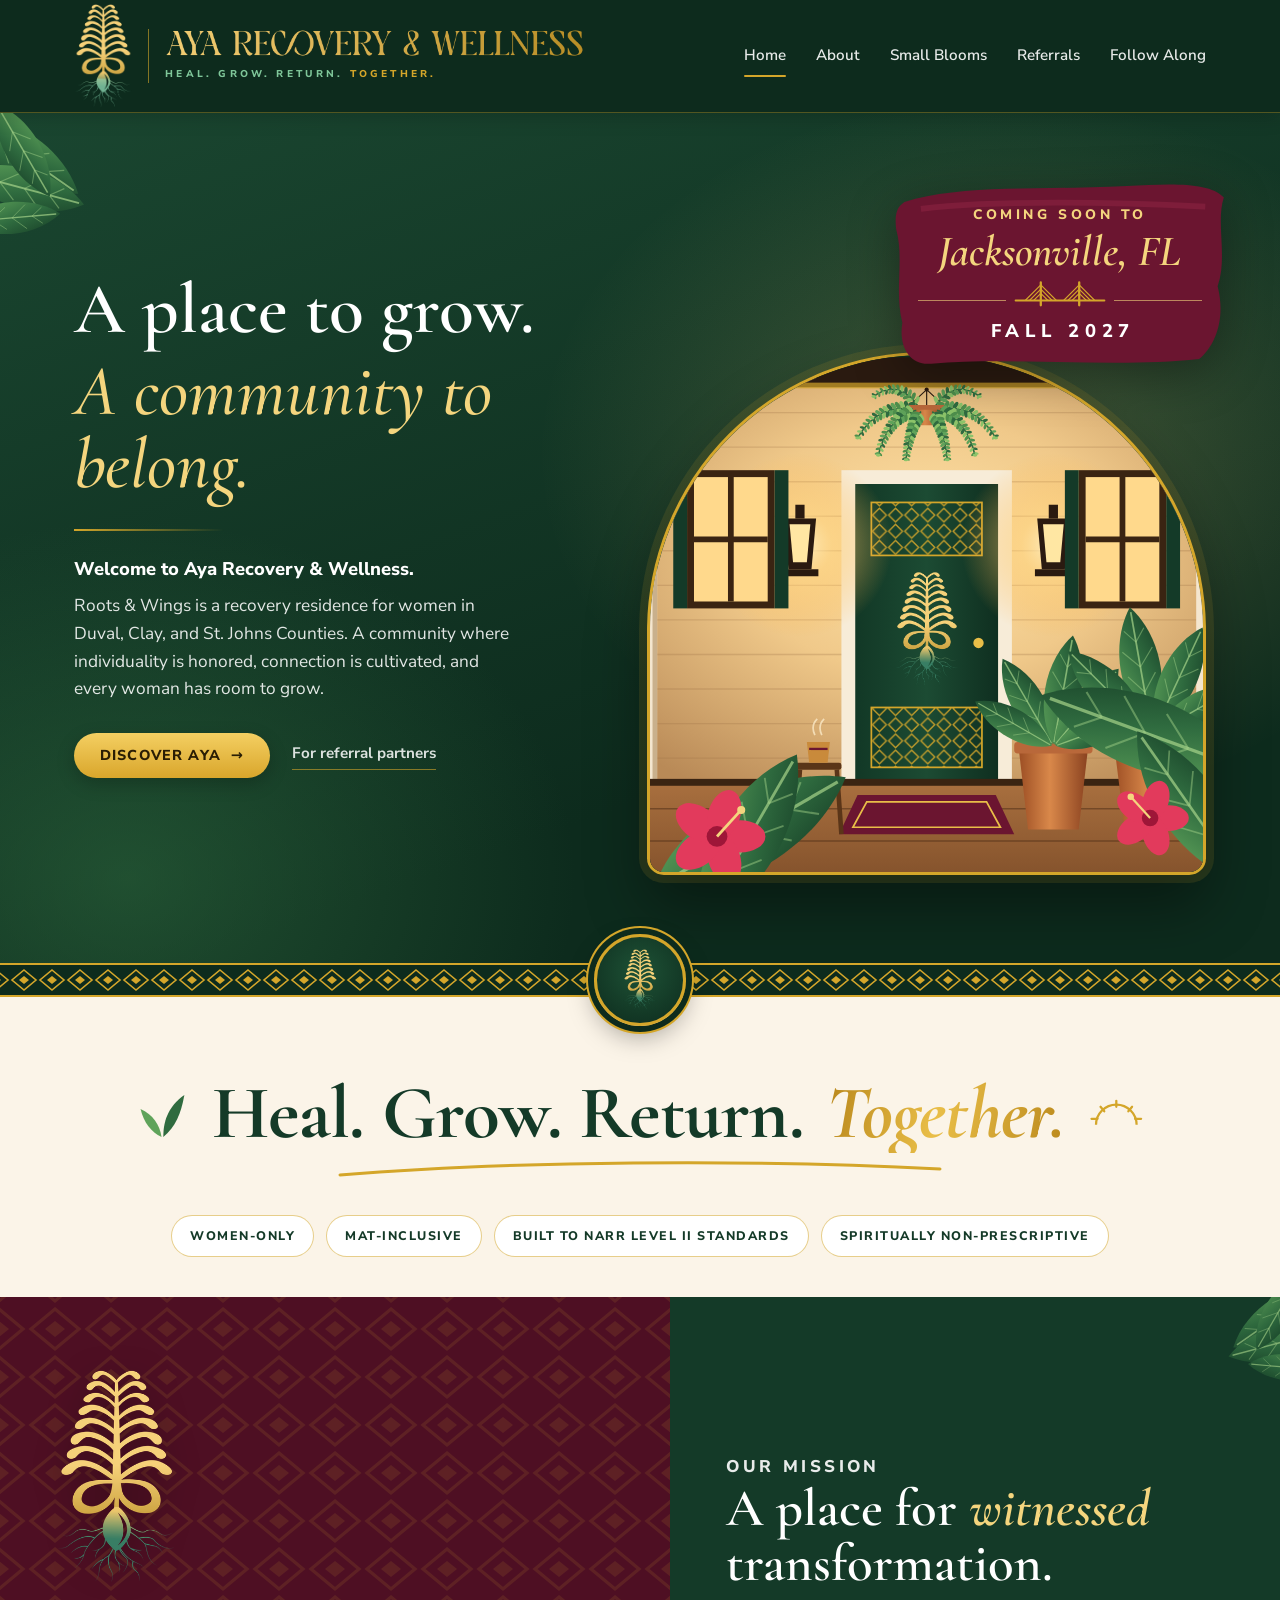
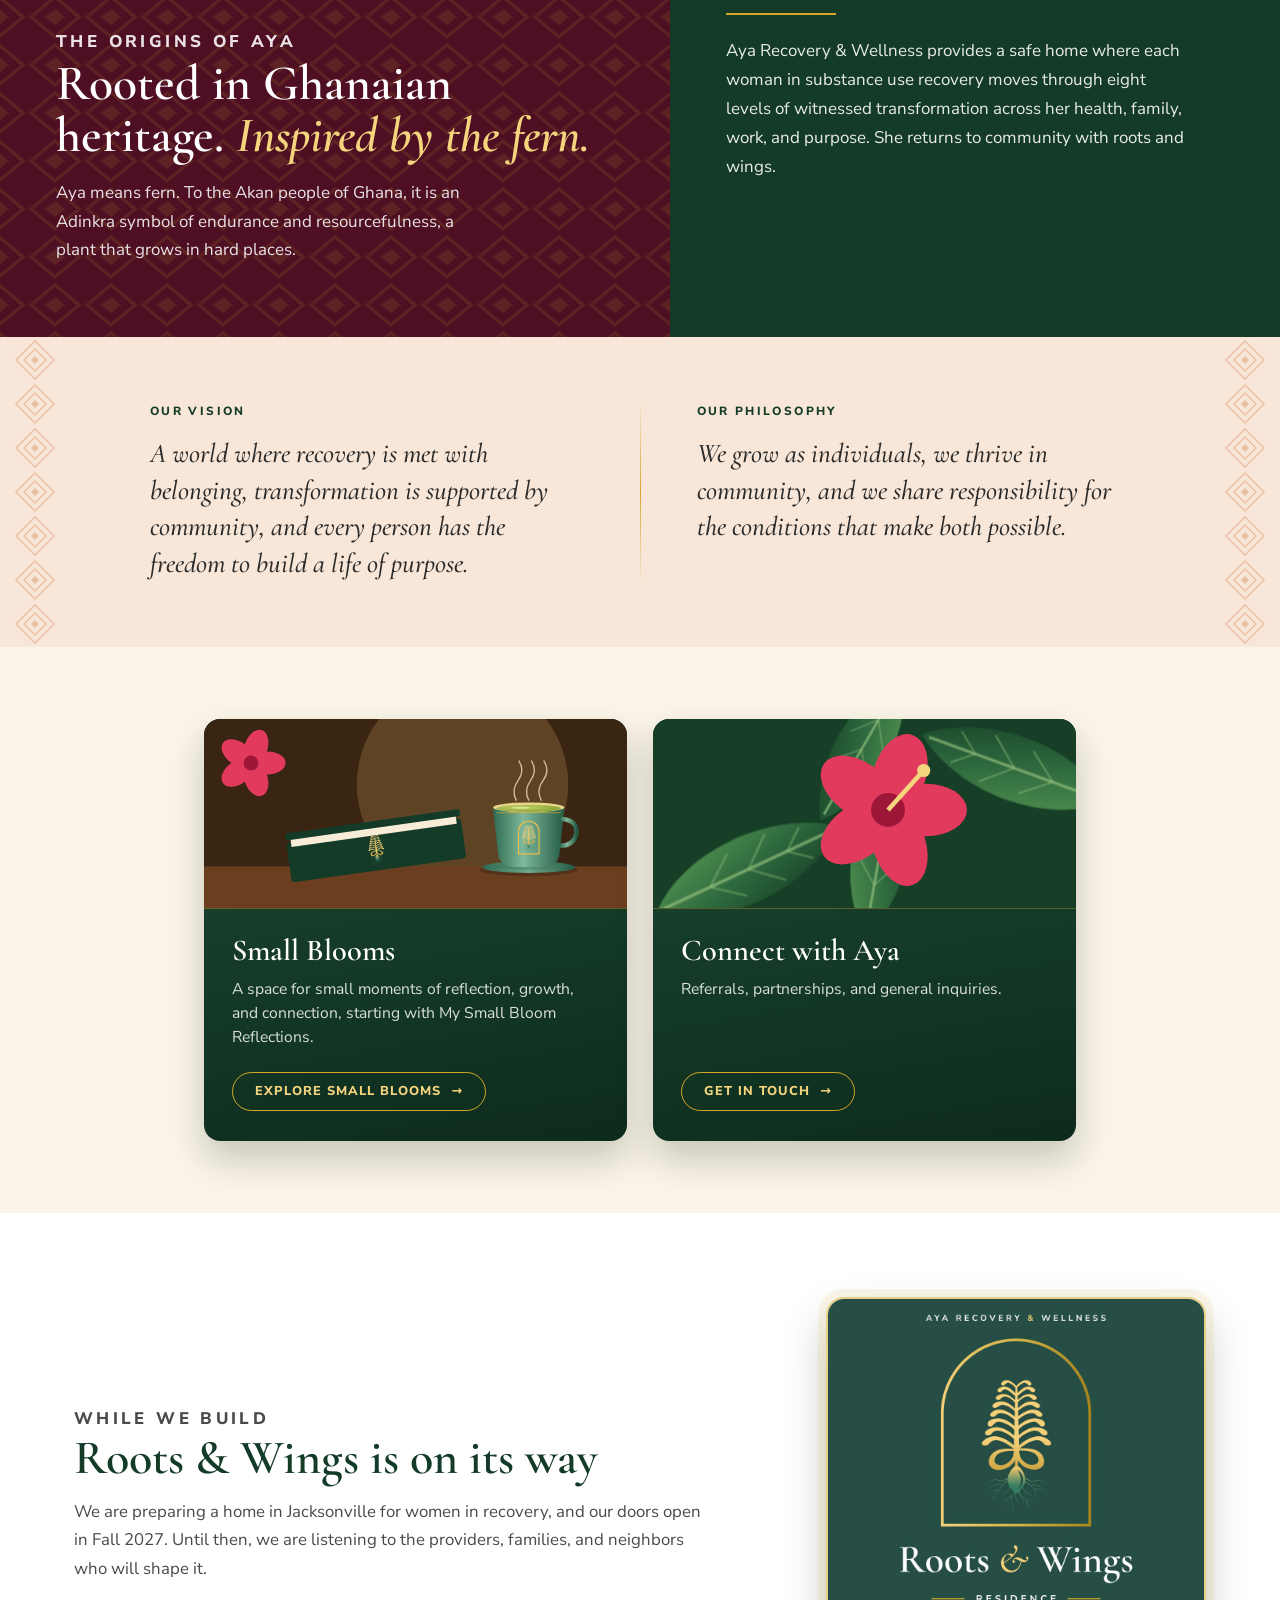
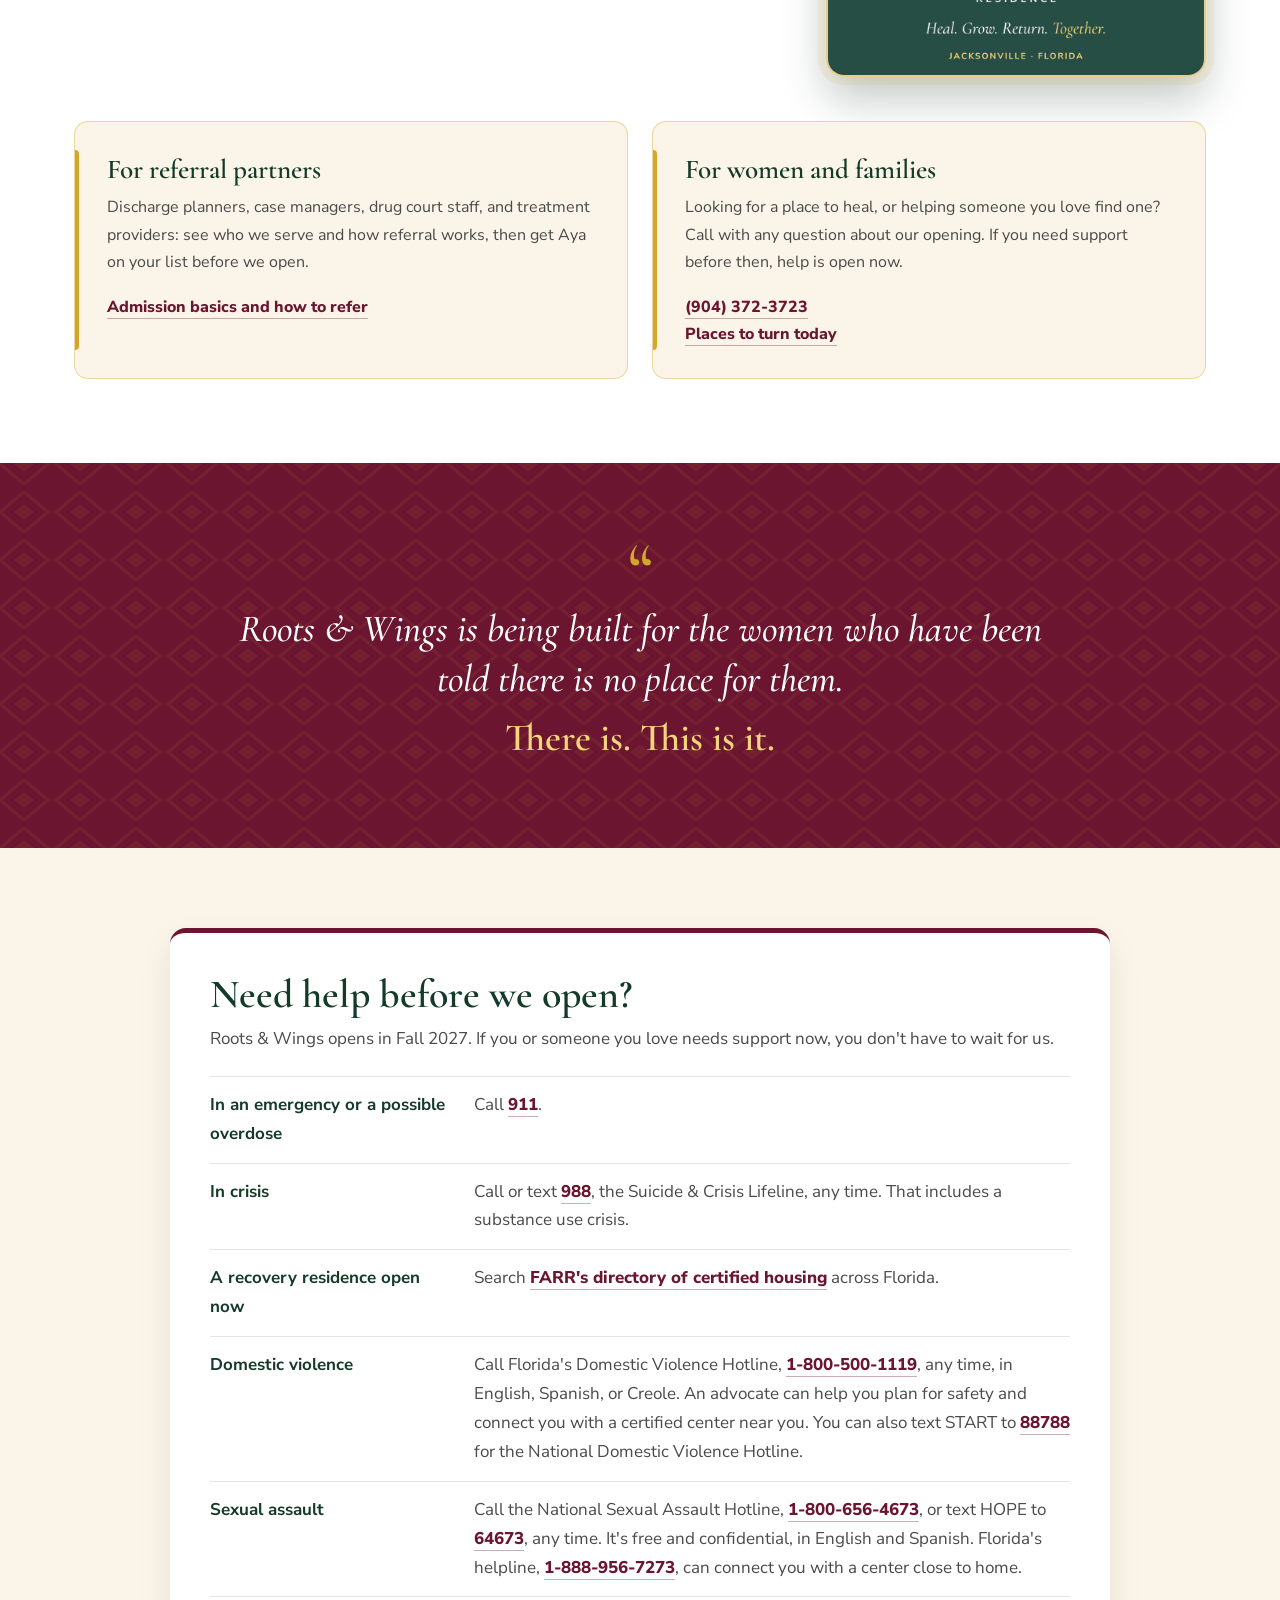
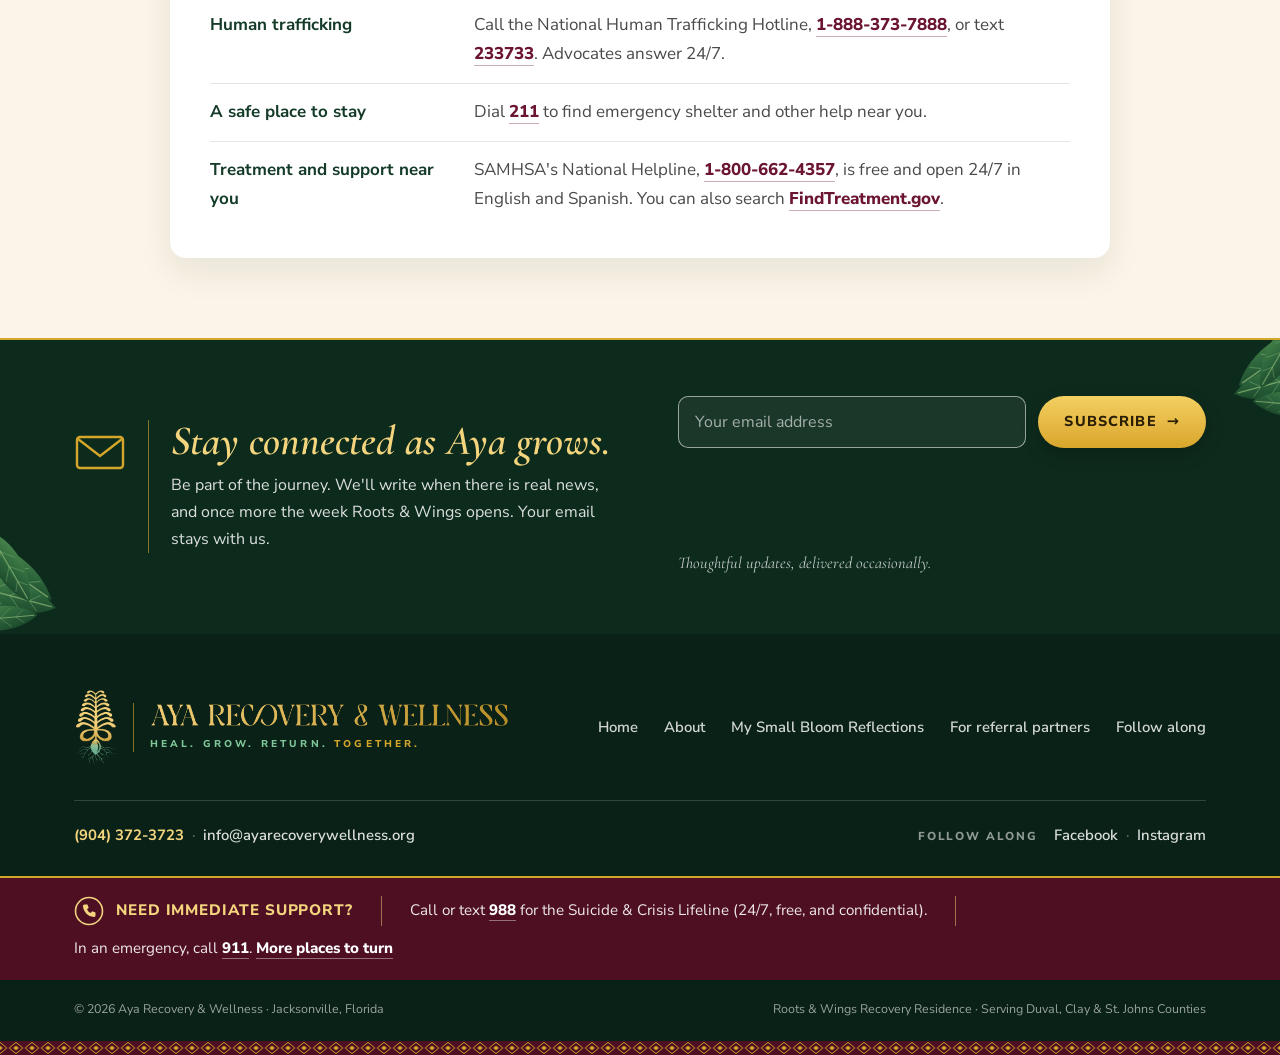
==== commit 88342951: "Add About page with founder section, and About to every menu New aya-about.html from the approved mo" ====
--- a/index.html
+++ b/index.html
@@ -52,6 +52,7 @@
     </a>
     <nav class="menu" aria-label="Main">
       <a href="/" aria-current="page">Home</a>
+      <a href="aya-about.html">About</a>
       <a href="aya-small-bloom.html">Small Blooms</a>
       <a href="aya-refer.html">Referrals</a>
       <a href="aya-follow.html">Follow Along</a>
@@ -406,6 +407,7 @@
       </a>
       <nav class="fnav" aria-label="Footer">
         <a href="/">Home</a>
+        <a href="aya-about.html">About</a>
         <a href="aya-small-bloom.html">My Small Bloom Reflections</a>
         <a href="aya-refer.html">For referral partners</a>
         <a href="aya-follow.html">Follow along</a>
--- a/assets/aya-site.css
+++ b/assets/aya-site.css
@@ -298,3 +298,83 @@
   .reveal{opacity:1;transform:none;}
   html{scroll-behavior:auto;}
 }
+
+/* About page */
+.ab-hero .leaf-br{transform:scale(-1,-1);}
+.ab-hero .eyebrow{color:var(--gold-light);animation:ayaRise .7s ease both;}
+.ab-portrait{position:relative;justify-self:center;width:100%;max-width:440px;animation:ayaRise 1.1s var(--ease-ceremony) .3s both;}
+.ab-arch{aspect-ratio:4/5;border-radius:220px 220px 18px 18px;overflow:hidden;border:3px solid var(--gold);box-shadow:0 0 0 8px rgba(212,166,42,.12),0 30px 60px rgba(0,0,0,.4);background:var(--forest-deep);}
+.ab-arch img{width:100%;height:100%;object-fit:cover;object-position:50% 22%;}
+.hero .ab-ribbon{position:absolute;right:-30px;bottom:-26px;margin:0;width:min(330px,80%);padding:22px 20px 20px;}
+.ab-ribbon .s2{font-size:clamp(1.7rem,2.8vw,2.15rem);}
+.ab-ribbon-rule{display:block;width:70%;height:1px;margin:6px auto 8px;background:rgba(244,213,126,.6);}
+.ab-ribbon .s3{font-size:.7rem;letter-spacing:.18em;padding-left:.18em;line-height:1.4;white-space:nowrap;}
+
+.ab-founder{background:var(--cream);padding:88px 0;}
+.ab-founder .wrap{display:grid;grid-template-columns:minmax(0,340px) minmax(0,1fr);gap:64px;align-items:start;}
+.ab-founder h2{font-size:clamp(2.4rem,4.4vw,3.3rem);color:var(--forest);}
+.ab-role{margin:12px 0 0;font-size:.78rem;font-weight:800;letter-spacing:.18em;text-transform:uppercase;color:var(--burgundy);}
+.ab-rule{width:64px;height:2px;margin:24px 0 8px;background:var(--gold);}
+.ab-creds{list-style:none;margin:0;padding:0;}
+.ab-creds li{padding:14px 0;line-height:1.45;}
+.ab-creds li + li{border-top:1px solid var(--line);}
+.ab-creds b{display:block;color:var(--charcoal);}
+.ab-creds span{display:block;margin-top:3px;font-size:.88rem;color:var(--graphite);}
+.ab-bio{max-width:68ch;}
+.ab-bio > p{color:var(--graphite);}
+.ab-bio > p b{color:var(--charcoal);}
+.ab-lead{font-family:var(--serif);font-weight:500;font-size:clamp(1.6rem,2.8vw,2rem);line-height:1.3;color:var(--forest);margin-bottom:.9em;}
+.ab-bio > .ab-lead{color:var(--forest);}
+.ab-note{position:relative;margin-top:34px;background:#fff;border:1px solid rgba(212,166,42,.45);border-radius:14px;padding:34px 34px 28px;box-shadow:0 10px 24px rgba(13,43,29,.06);}
+.ab-note::before{content:"";position:absolute;top:0;left:34px;width:56px;height:3px;border-radius:0 0 3px 3px;background:var(--gold);}
+.ab-note-label{margin:0 0 12px;font-size:.72rem;font-weight:800;letter-spacing:.2em;text-transform:uppercase;color:var(--forest);}
+.ab-note-text{margin:0;font-family:var(--serif);font-size:1.5rem;line-height:1.4;color:var(--charcoal);}
+.ab-note-sign{margin:14px 0 0;font-family:var(--serif);font-weight:600;font-size:1.6rem;line-height:1;color:var(--burgundy);}
+
+.ab-mark{position:relative;overflow:hidden;background:var(--burgundy-deep);color:#fff;}
+.ab-mark::before{content:"";position:absolute;inset:0;background:var(--diamonds) repeat center/56px 48px;opacity:.12;}
+.ab-mark .wrap{position:relative;display:grid;grid-template-columns:190px minmax(0,1fr);gap:64px;align-items:center;max-width:1000px;padding-top:84px;padding-bottom:84px;}
+.ab-mark .fern{width:190px;filter:drop-shadow(0 8px 20px rgba(0,0,0,.35));}
+.ab-mark .eyebrow{color:var(--gold-light);}
+.ab-mark h2{font-size:clamp(2.2rem,4.2vw,3.2rem);color:#fff;}
+.ab-mark h2 em{color:var(--gold-light);}
+.ab-mark p{margin:18px 0 0;max-width:52ch;color:rgba(255,255,255,.88);font-size:1.06rem;}
+.ab-mark .ab-motto{margin-top:24px;font-family:var(--serif);font-weight:600;font-size:1.65rem;line-height:1.25;color:var(--gold-light);}
+
+.ab-philo{background:#fff;padding:88px 0;}
+.ab-philo h2{font-size:clamp(2.1rem,4.4vw,3rem);color:var(--forest);margin-bottom:40px;}
+.ab-ideas{display:grid;grid-template-columns:repeat(3,minmax(0,1fr));gap:24px;}
+.ab-idea{background:var(--cream);border:1px solid rgba(212,166,42,.4);border-radius:14px;padding:30px 28px 26px;}
+.ab-idea .sprout{display:block;width:38px;height:38px;margin-bottom:16px;}
+.ab-idea h3{font-size:1.65rem;color:var(--forest);margin-bottom:10px;}
+.ab-idea p{margin:0;color:var(--graphite);font-size:1rem;}
+
+.ab-close .copy{align-items:center;}
+.ab-close .sprout{flex:none;width:52px;height:52px;}
+.ab-close .cta{flex:0 1 auto;display:flex;flex-wrap:wrap;gap:14px 16px;align-items:center;}
+
+@media(max-width:980px){
+  .hero.ab-hero .wrap{grid-template-columns:1fr;row-gap:64px;}
+  .ab-portrait{margin-bottom:26px;}
+  .ab-ideas{gap:18px;}
+  .ab-idea{padding:26px 22px 22px;}
+}
+@media(min-width:621px) and (max-width:980px){
+  .hero.ab-hero .wrap{grid-template-columns:1fr;column-gap:0;align-items:center;}
+}
+@media(max-width:620px){
+  .hero.ab-hero .wrap{row-gap:0;}
+  .ab-founder .wrap{grid-template-columns:1fr;gap:40px;}
+  .ab-founder{padding:64px 0;}
+  .ab-portrait{order:7;margin:36px auto 0;}
+  .hero .ab-ribbon{position:relative;right:auto;bottom:auto;margin:22px auto 0;width:min(330px,100%);}
+  .ab-note{padding:30px 22px 24px;}
+  .ab-note::before{left:22px;}
+  .ab-note-text{font-size:1.35rem;}
+  .ab-mark .wrap{grid-template-columns:1fr;gap:28px;padding-top:64px;padding-bottom:64px;}
+  .ab-mark .fern{width:140px;}
+  .ab-mark .ab-motto{font-size:1.45rem;}
+  .ab-philo{padding:64px 0;}
+  .ab-ideas{grid-template-columns:1fr;}
+  .ab-close .cta{flex:1 1 100%;flex-direction:column;align-items:stretch;}
+}
